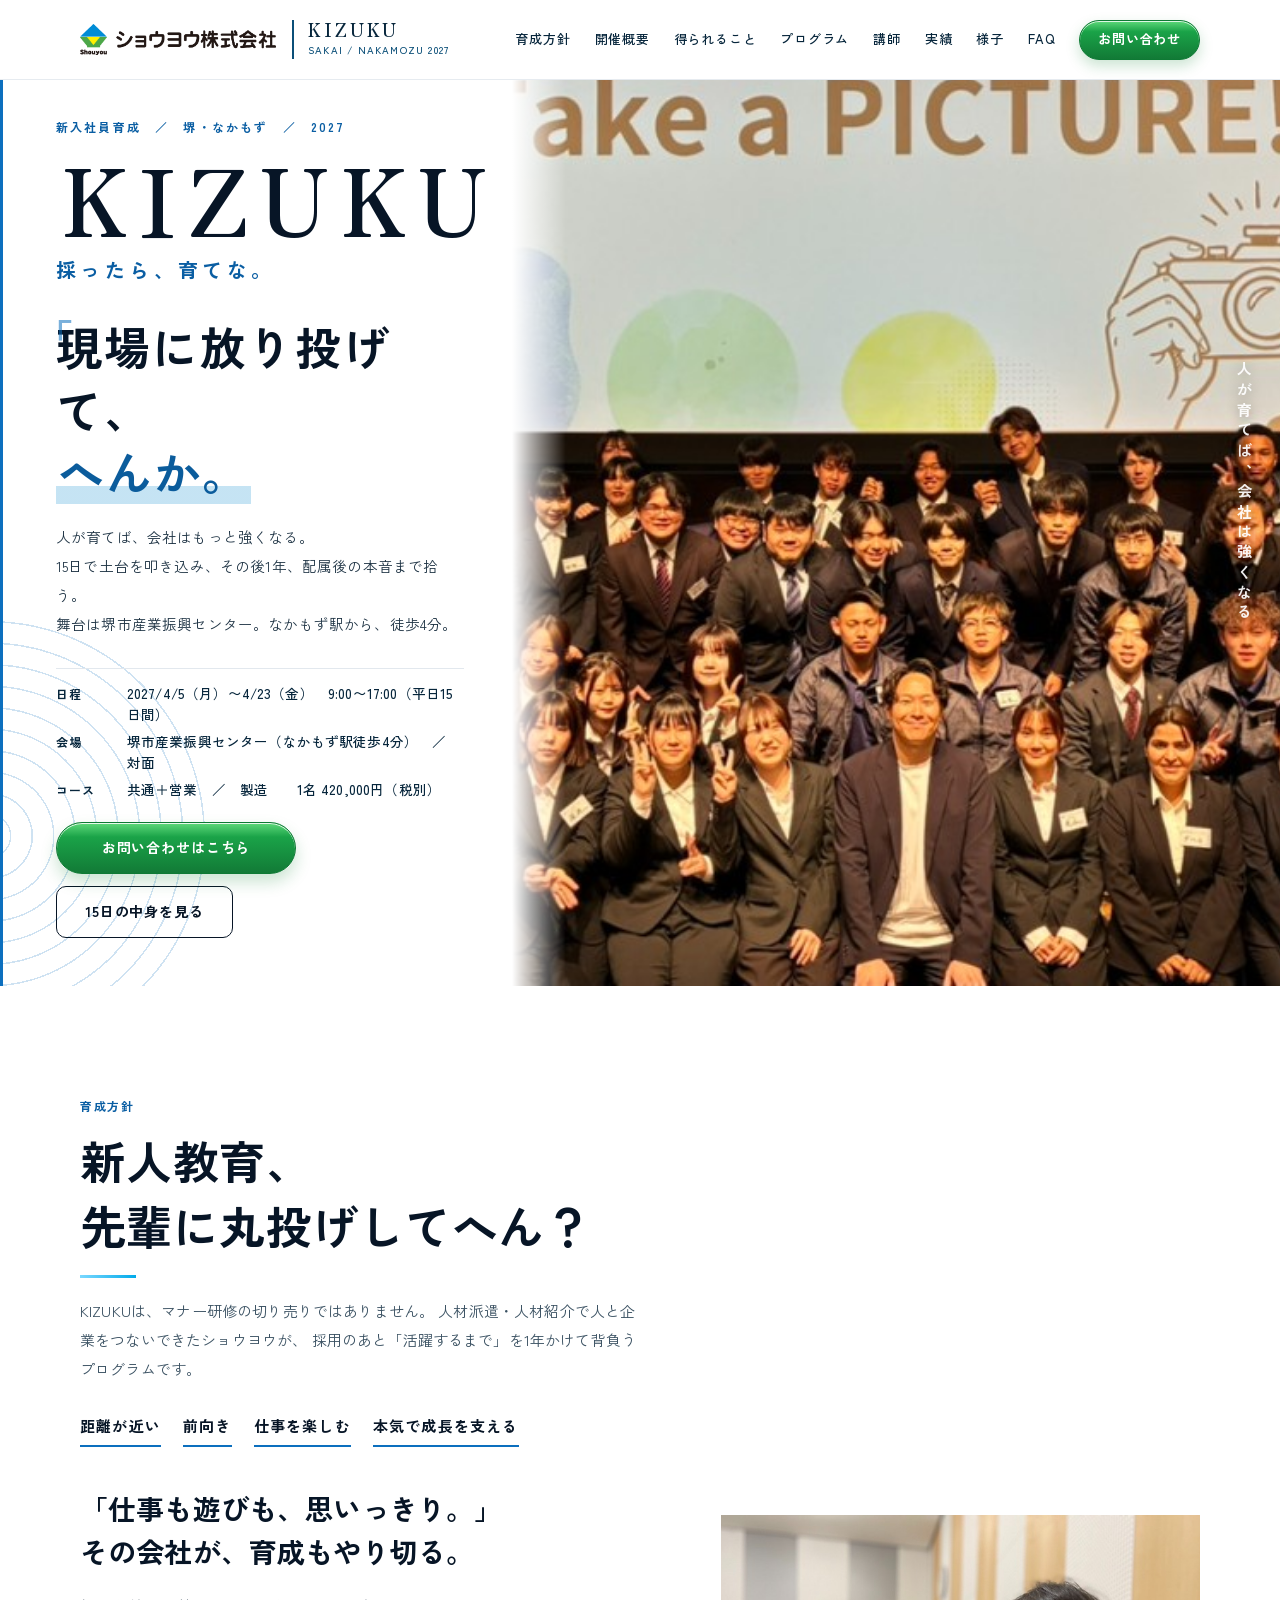
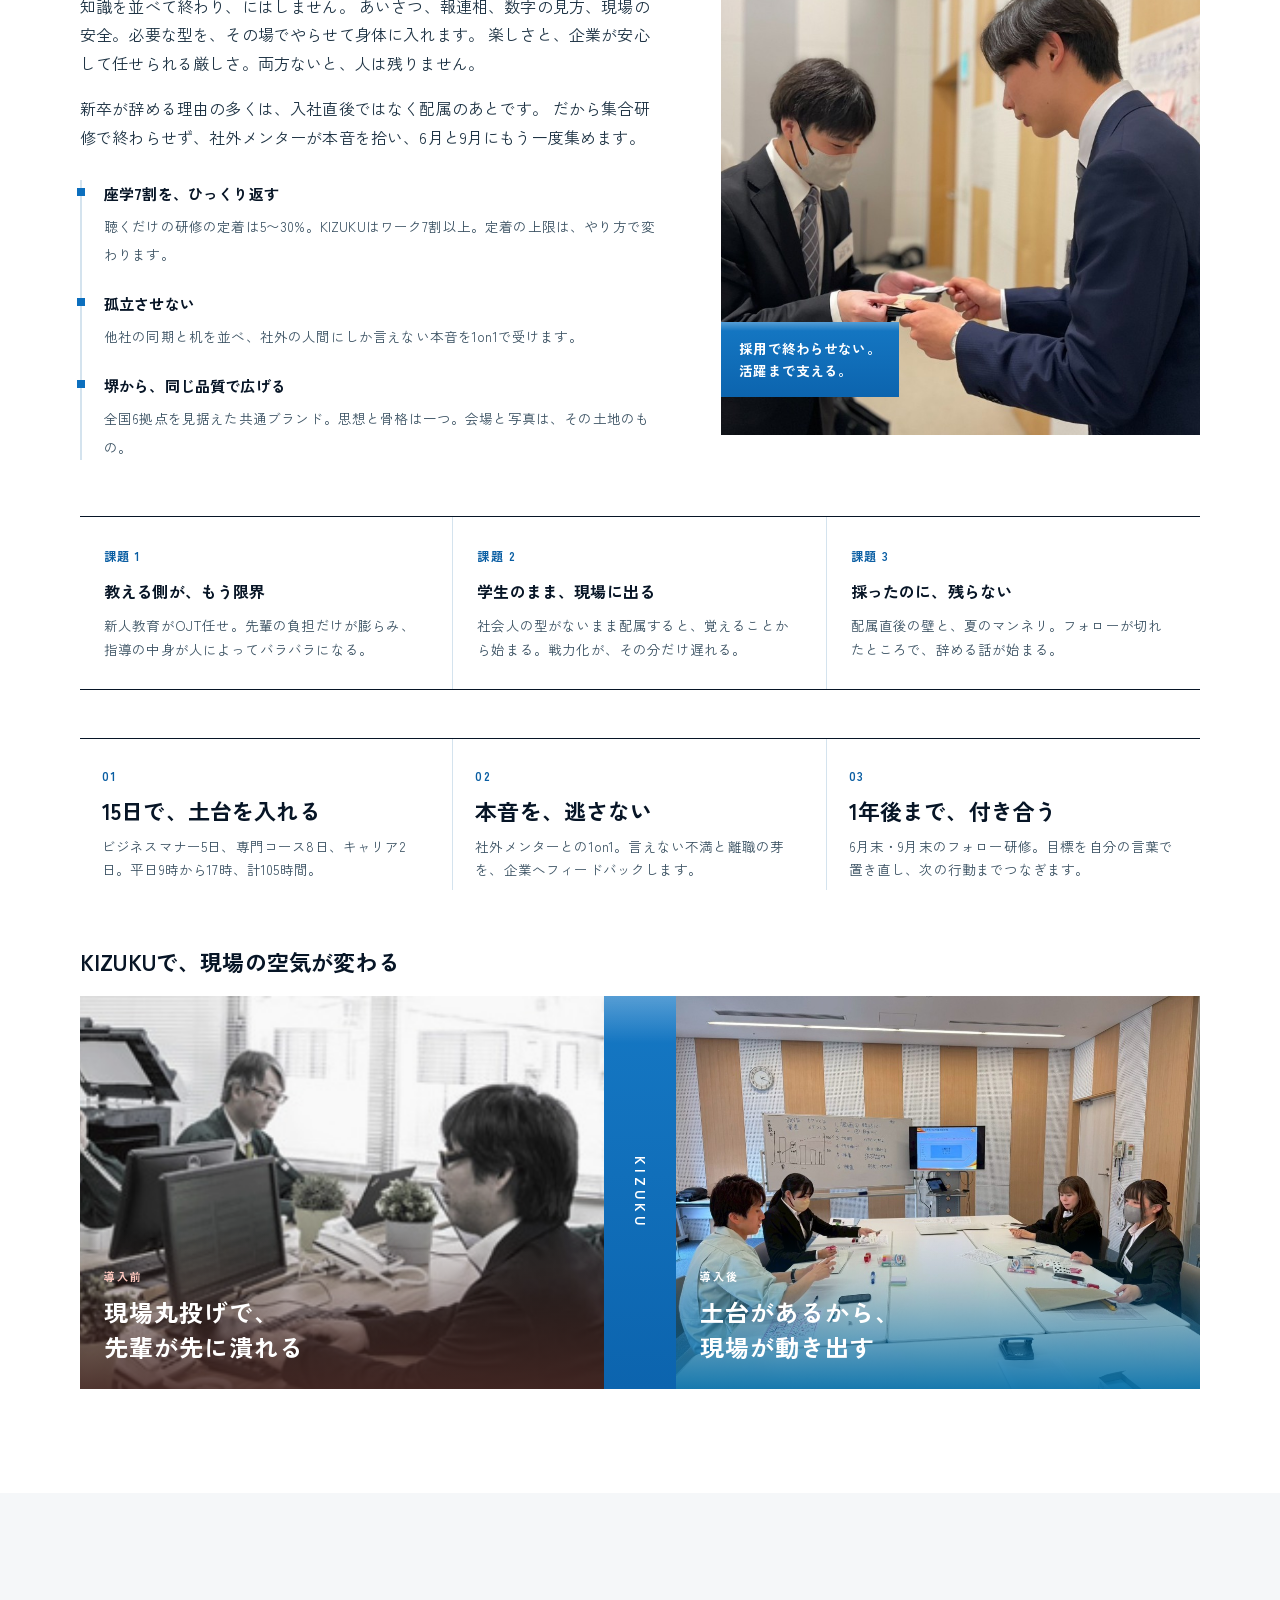
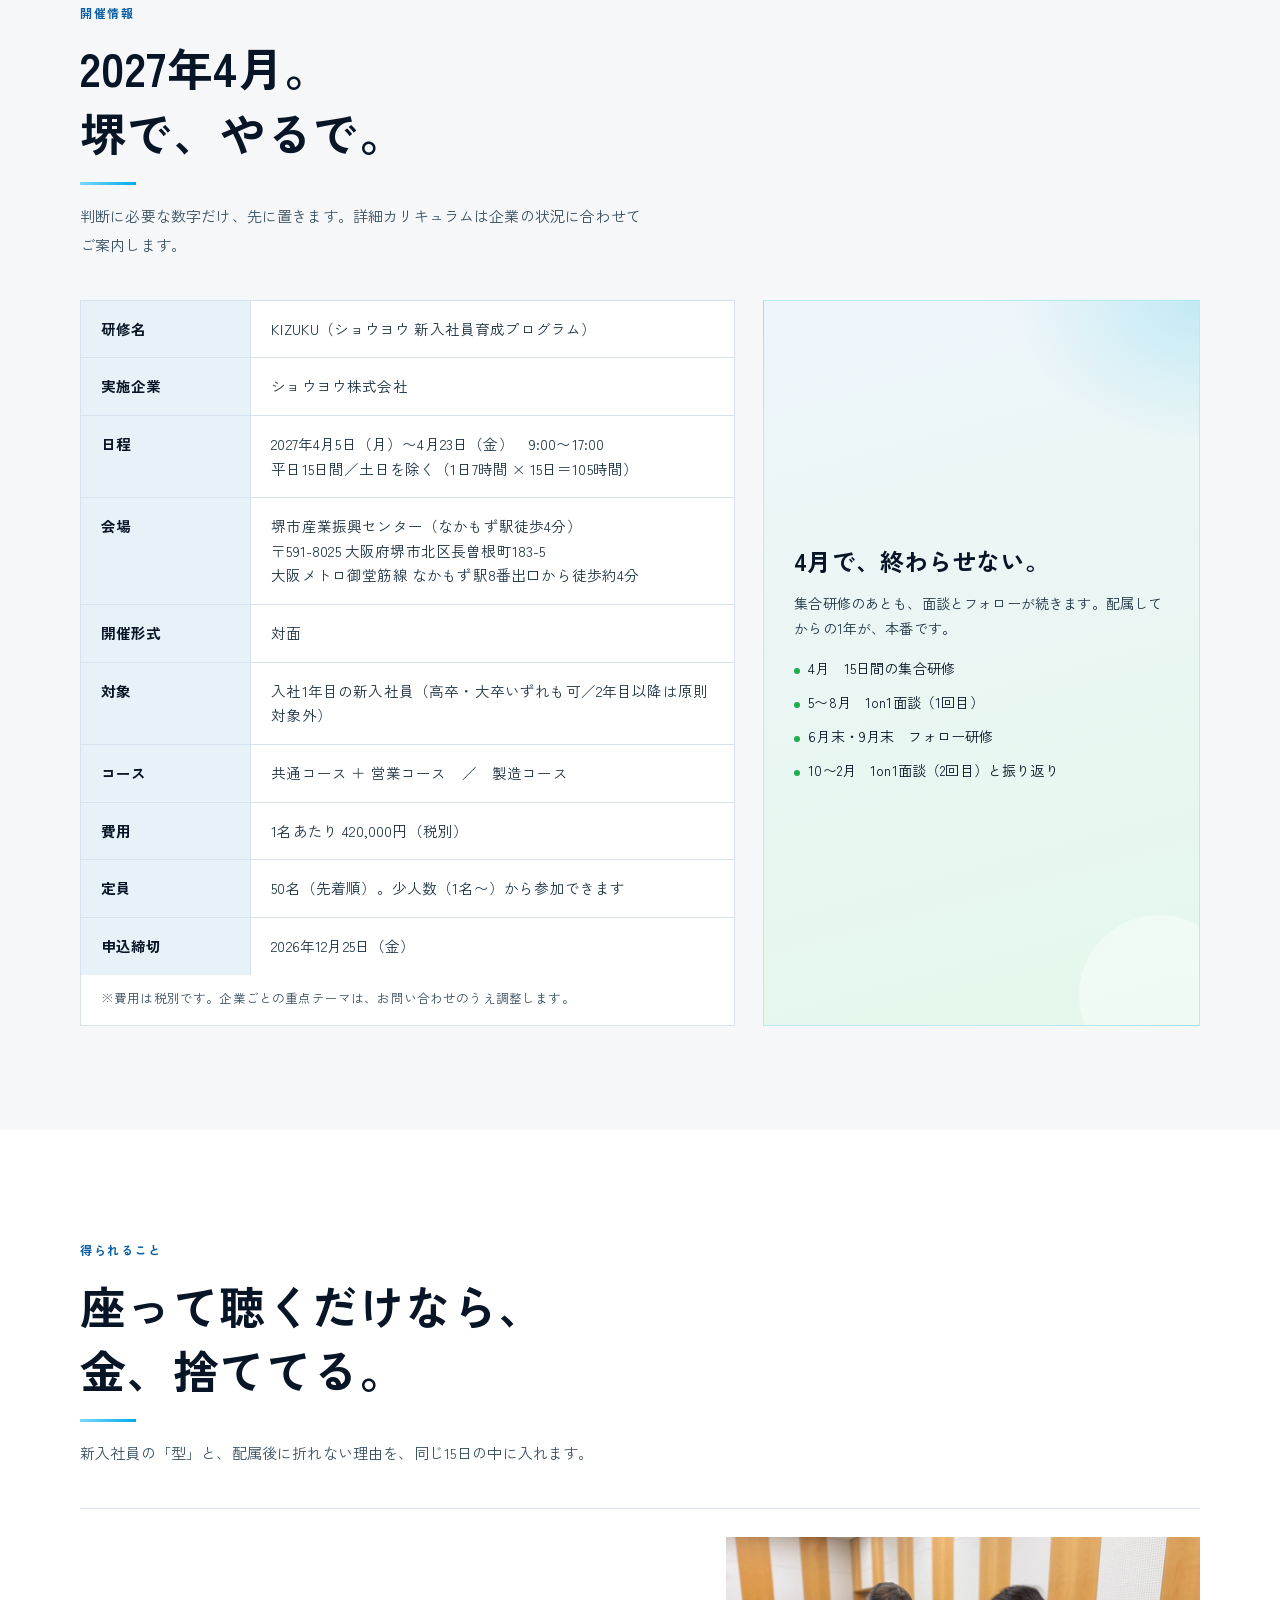
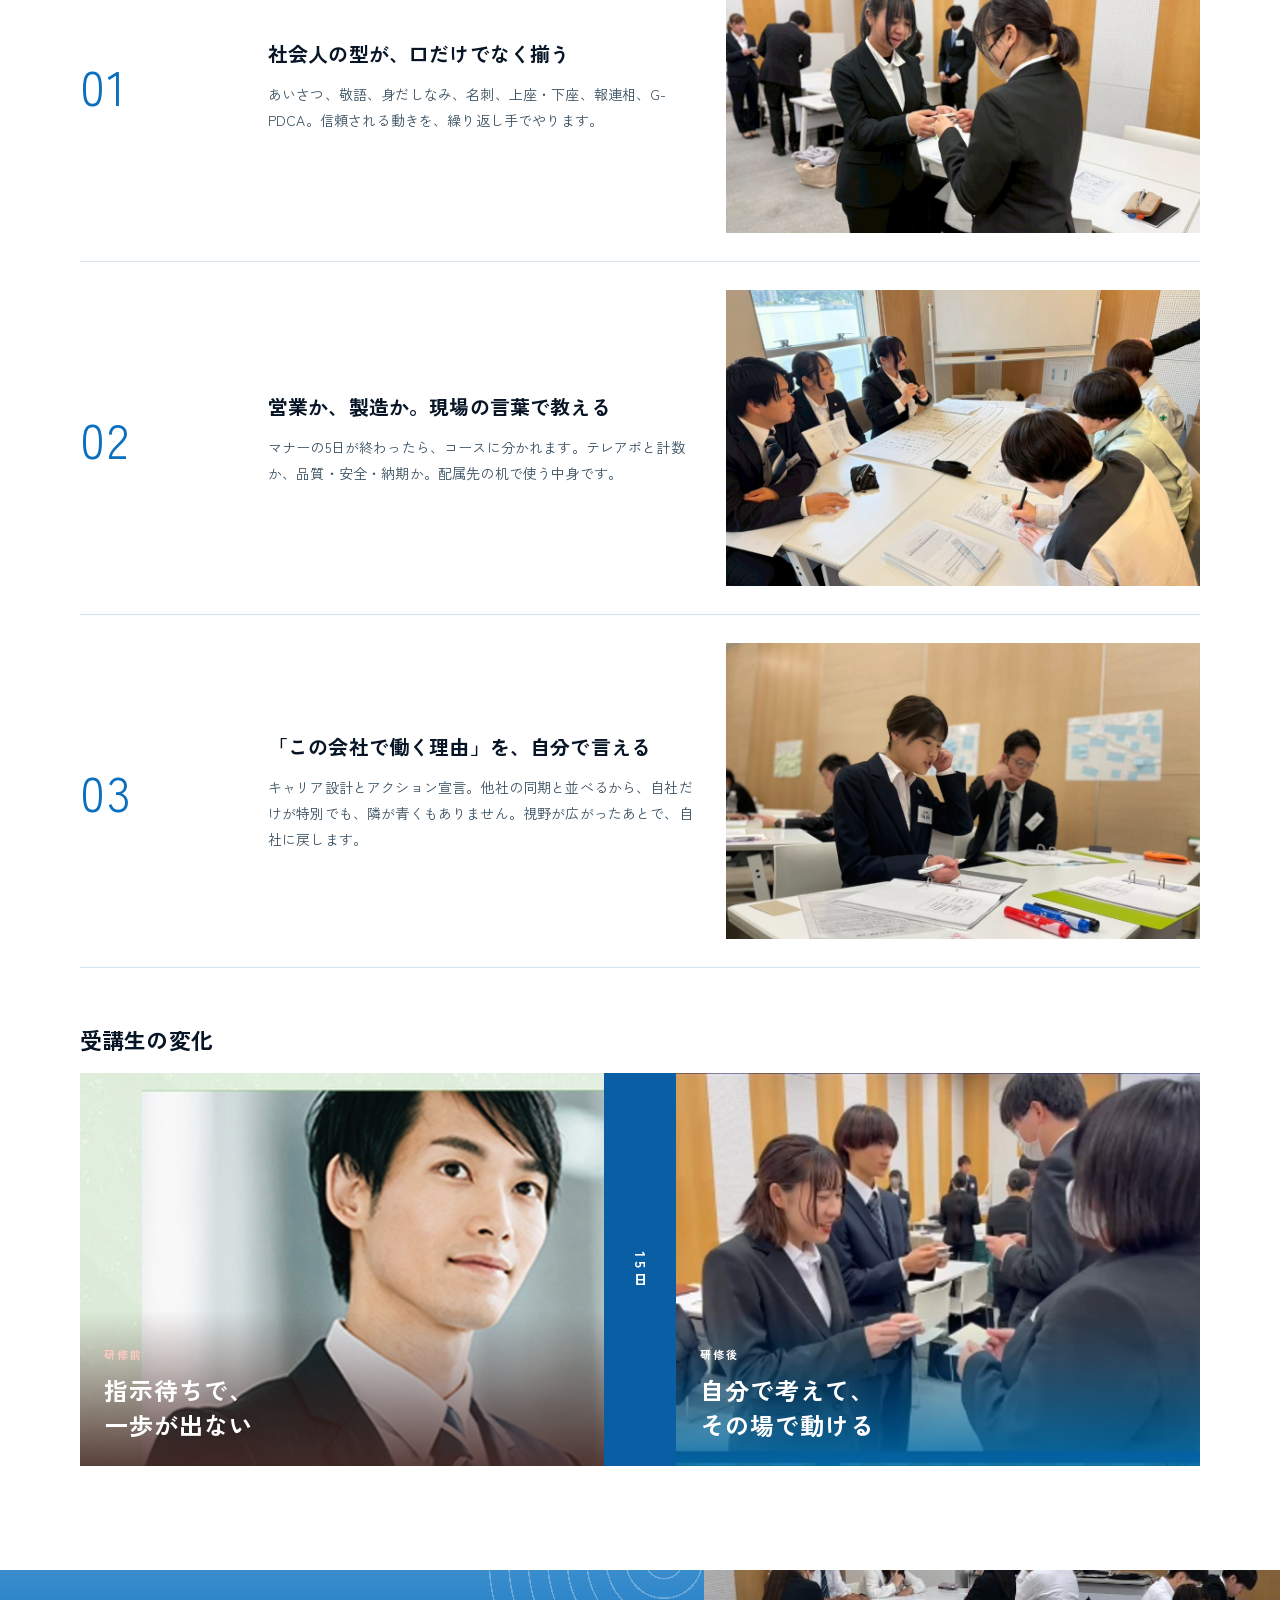
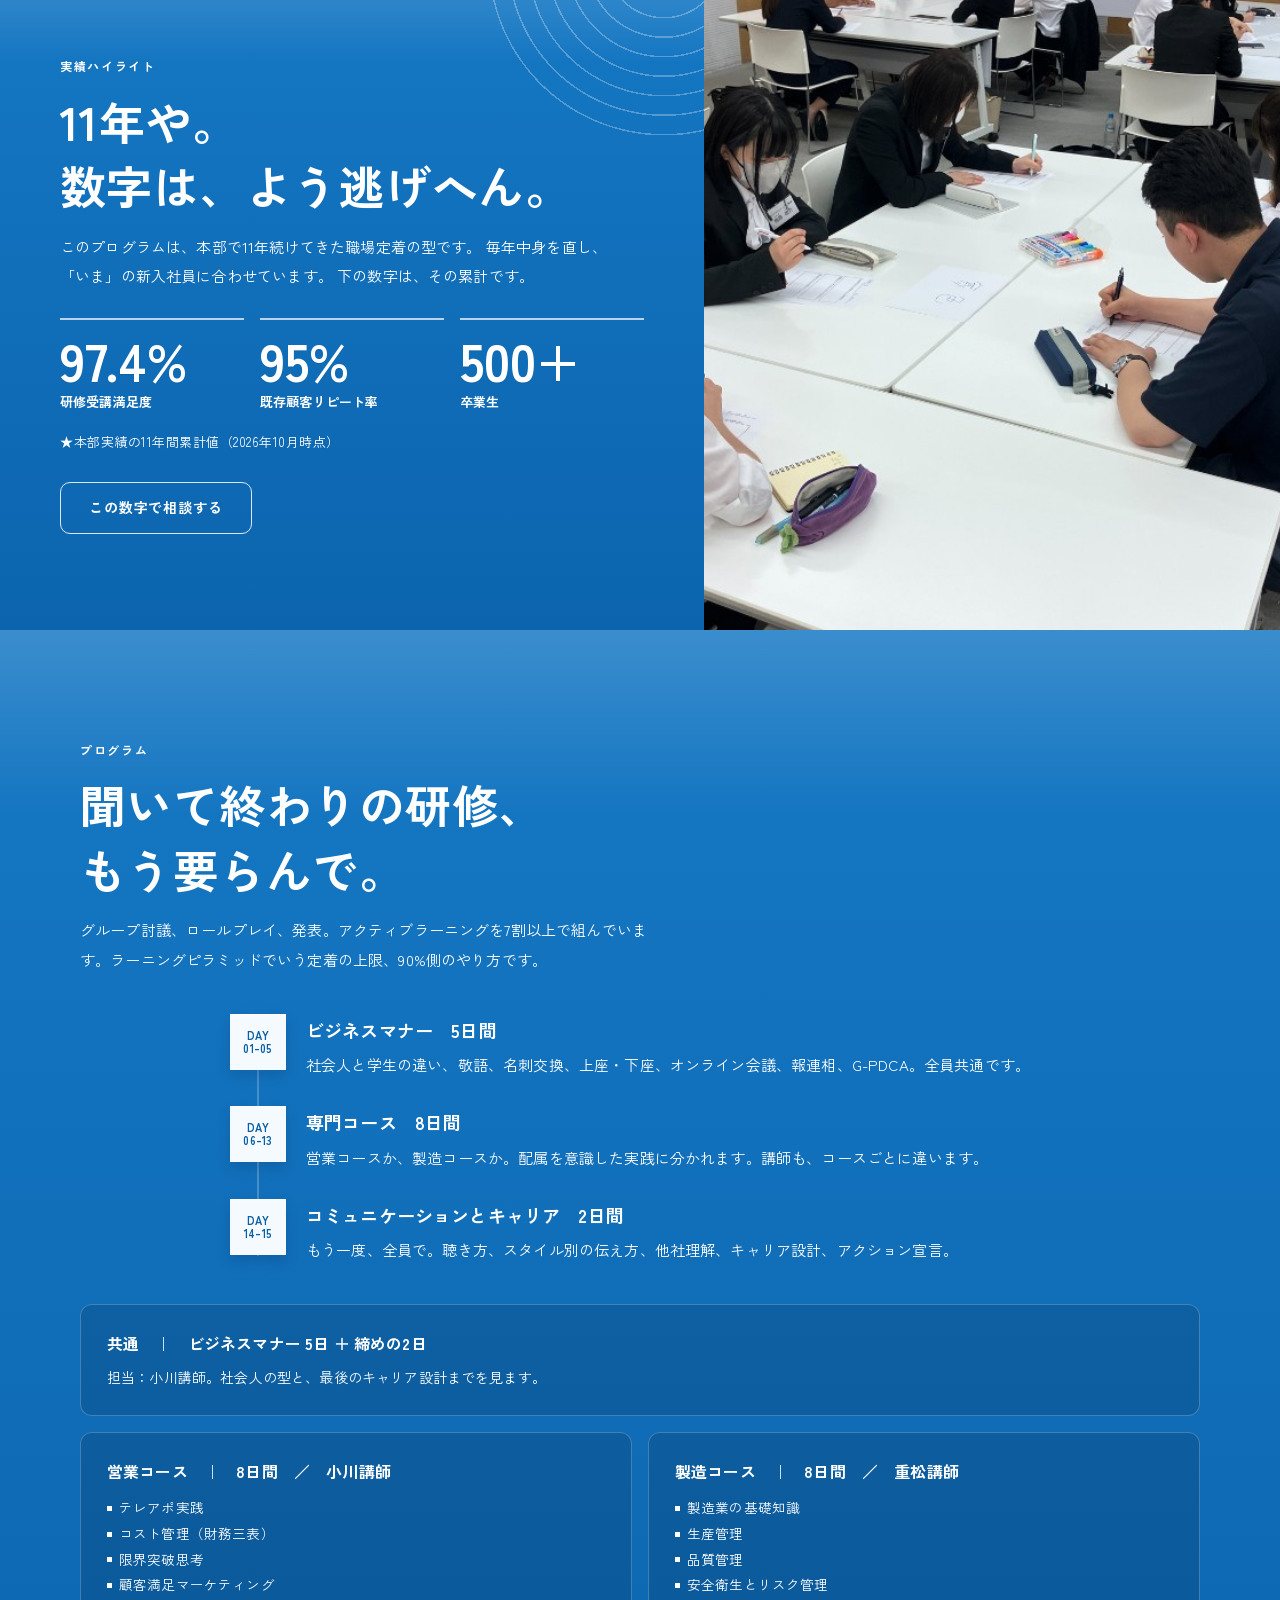
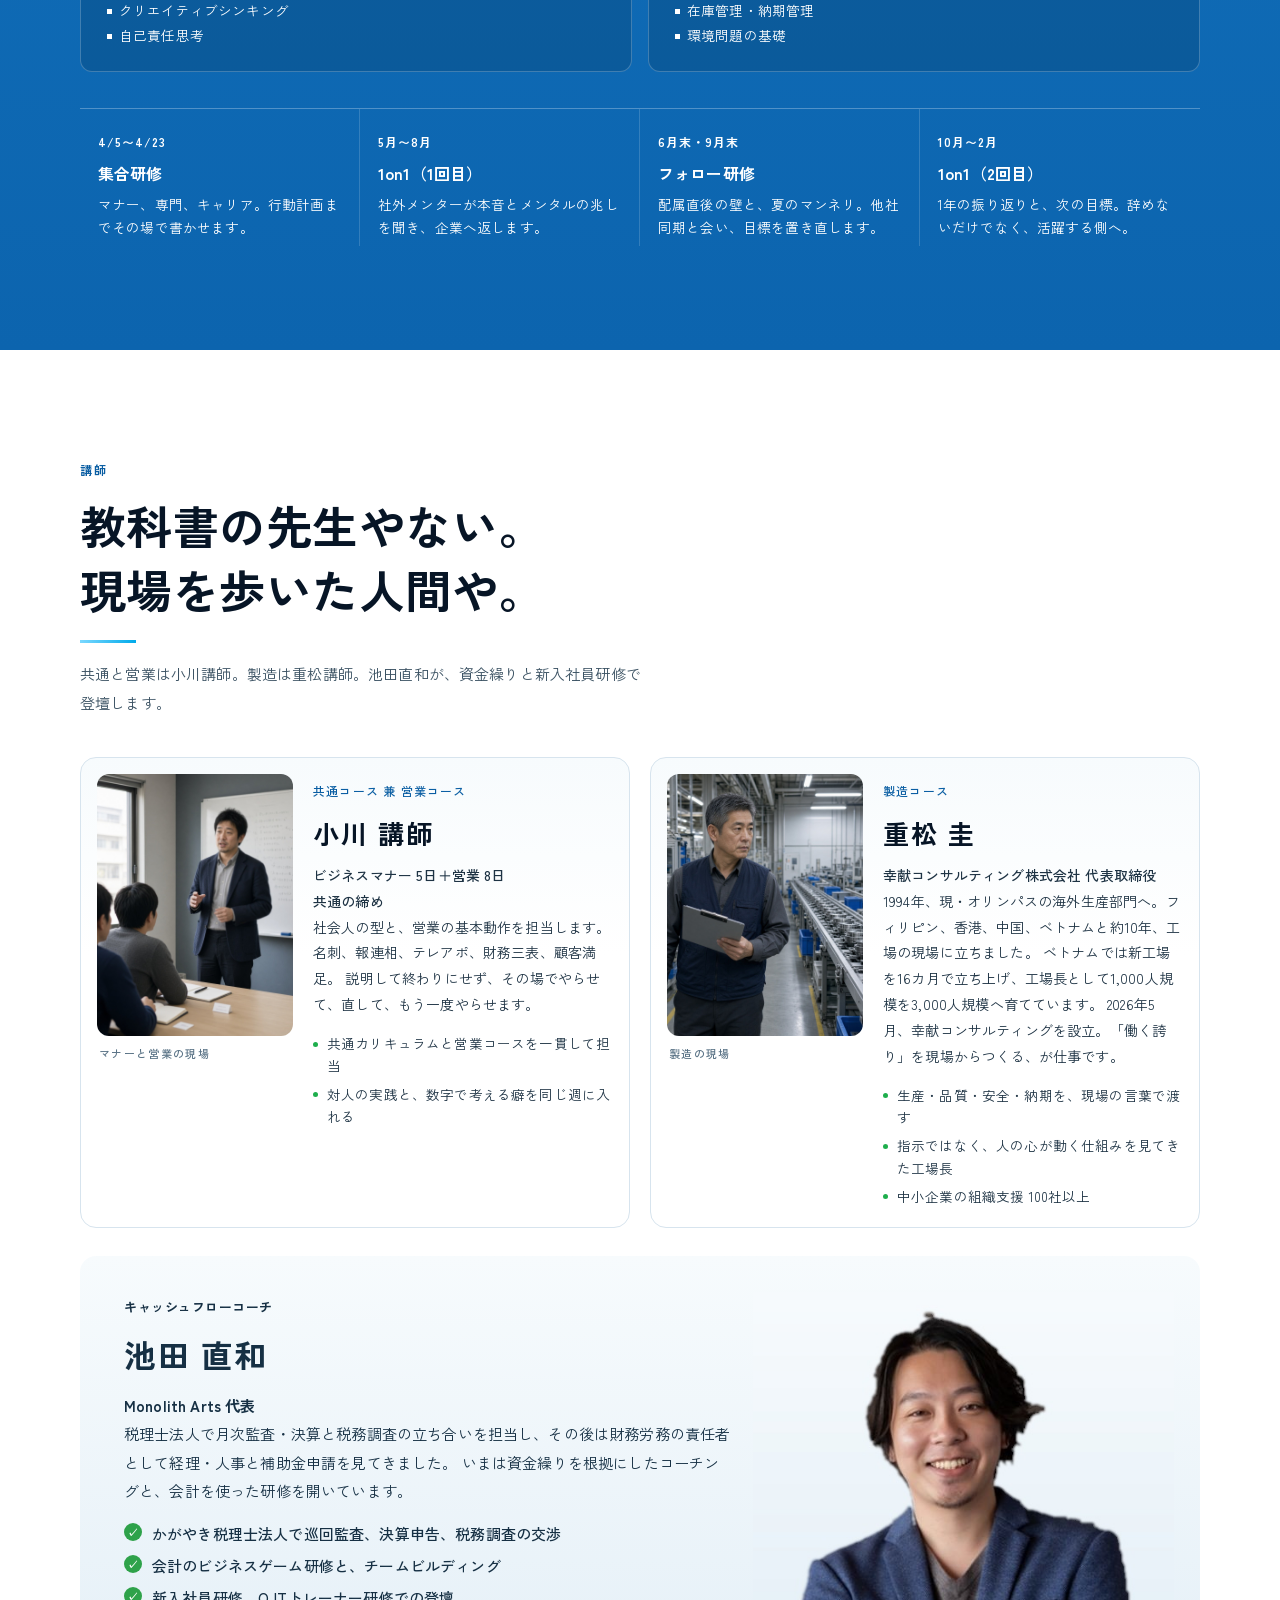
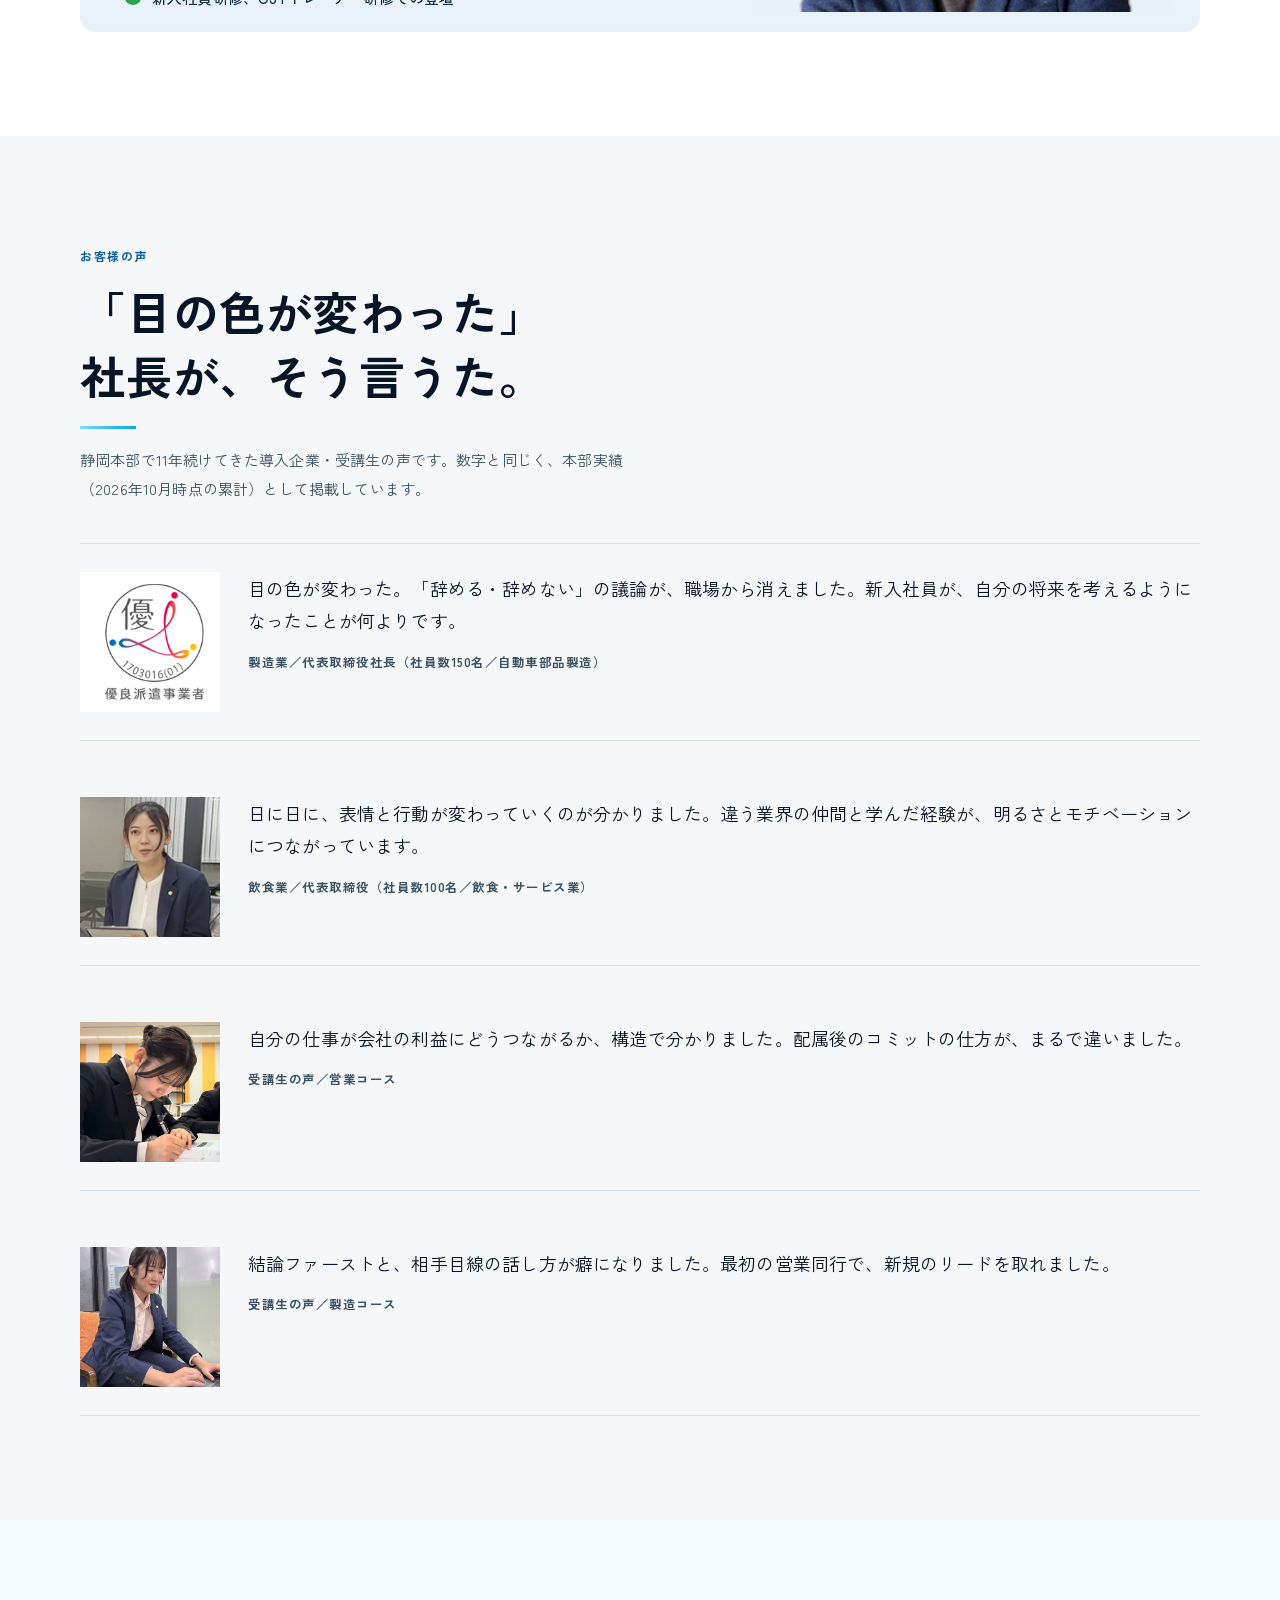
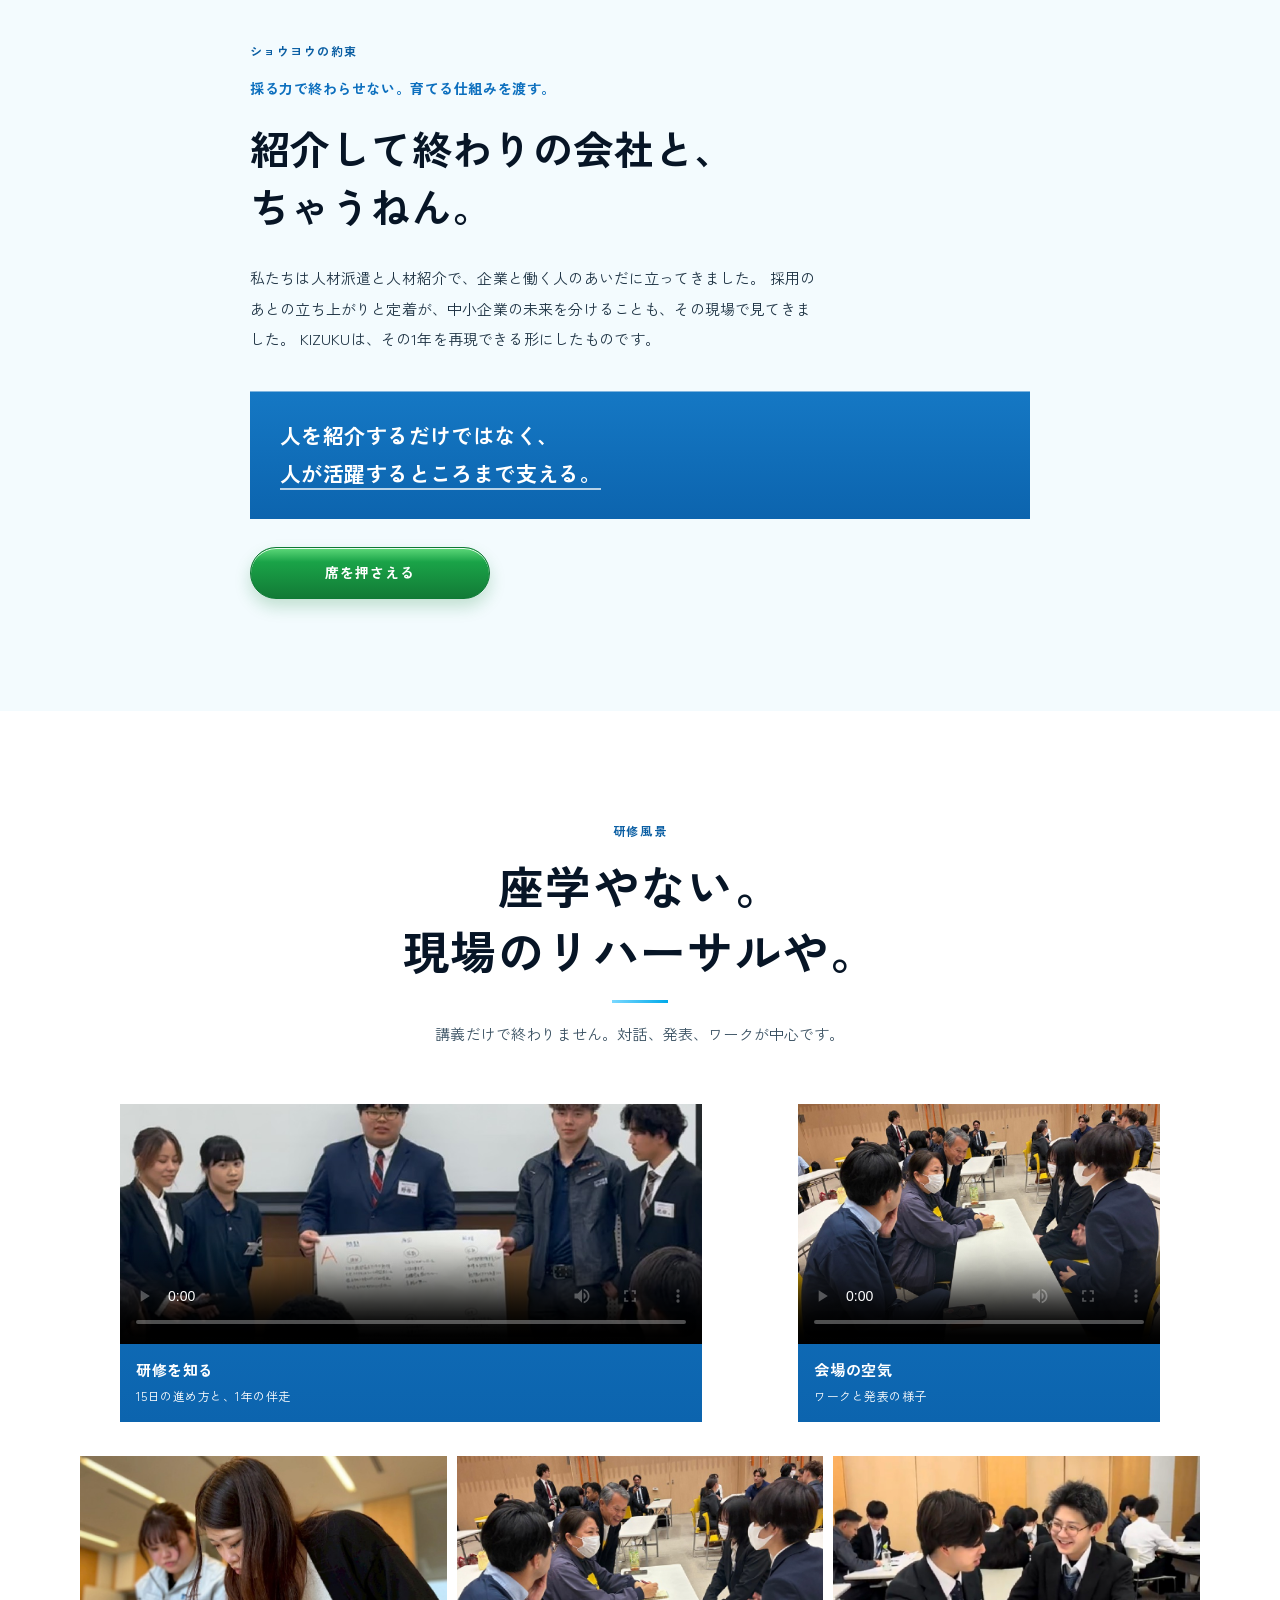
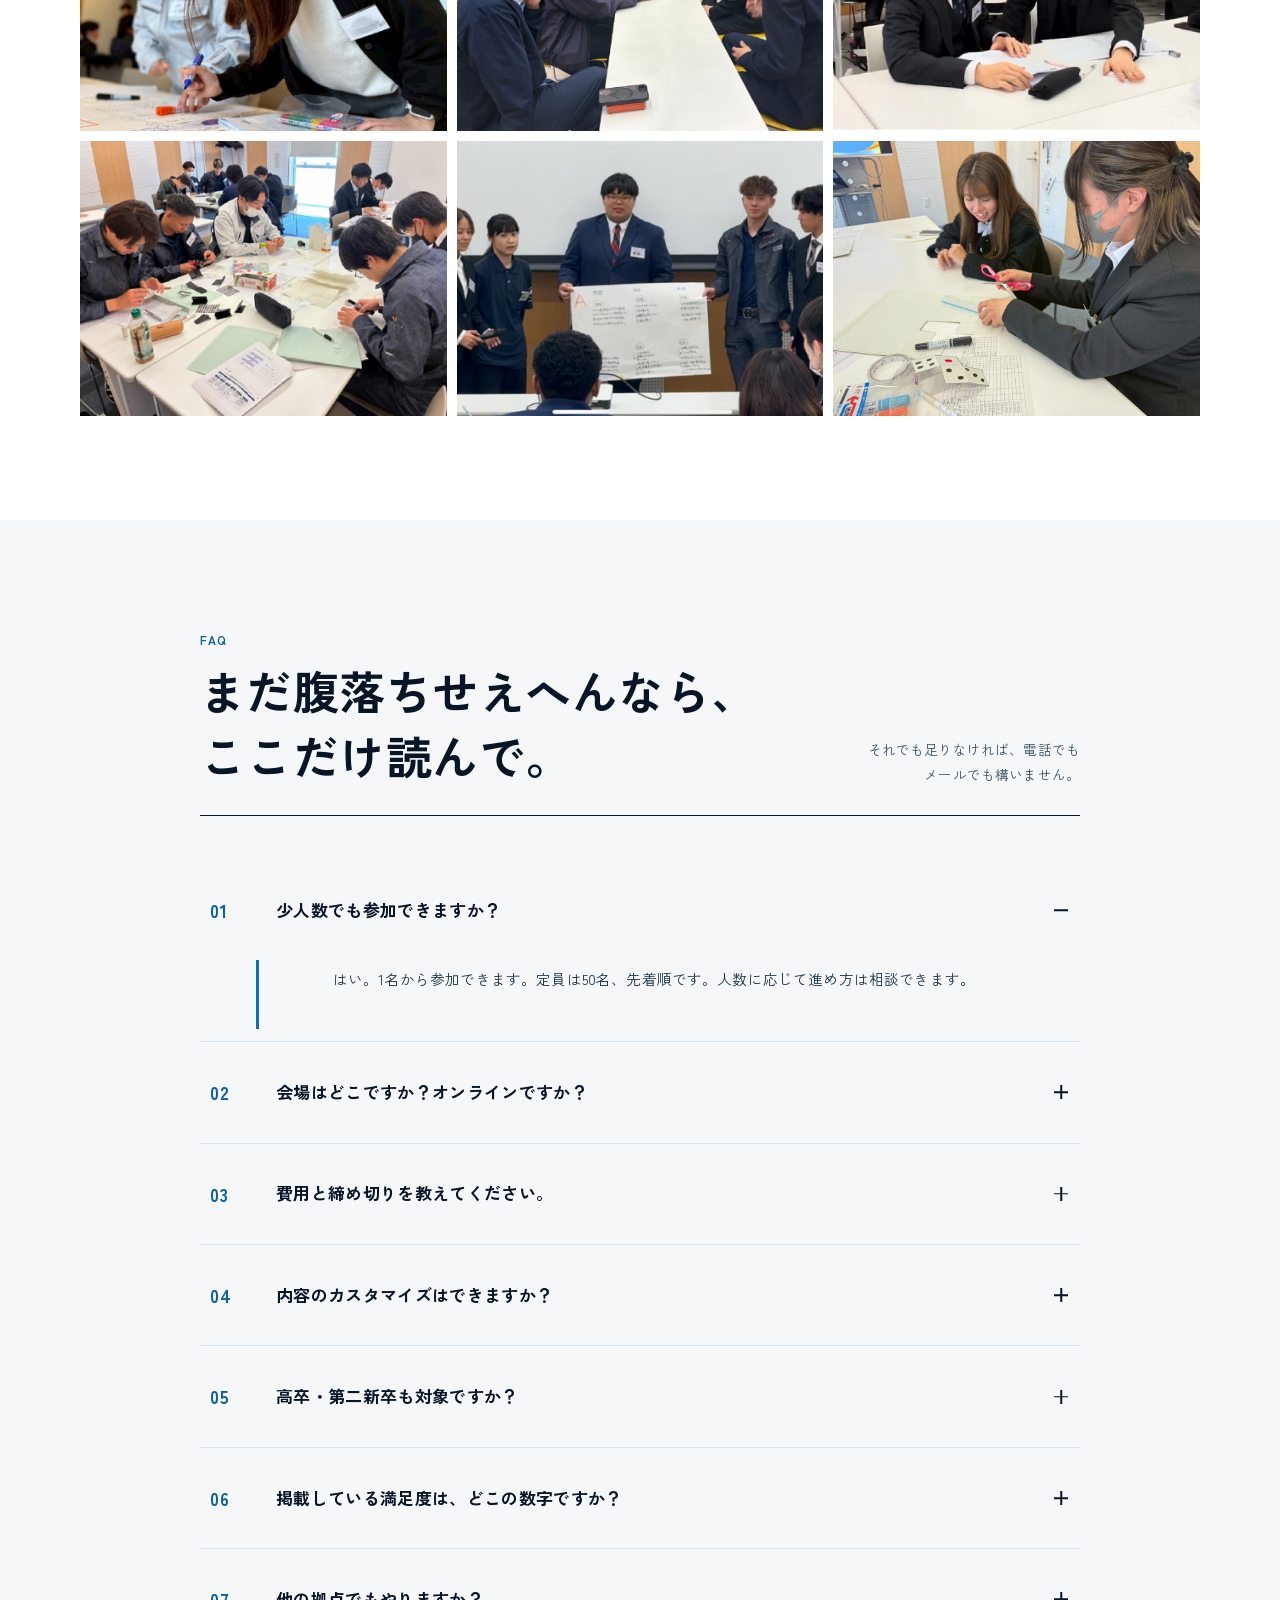
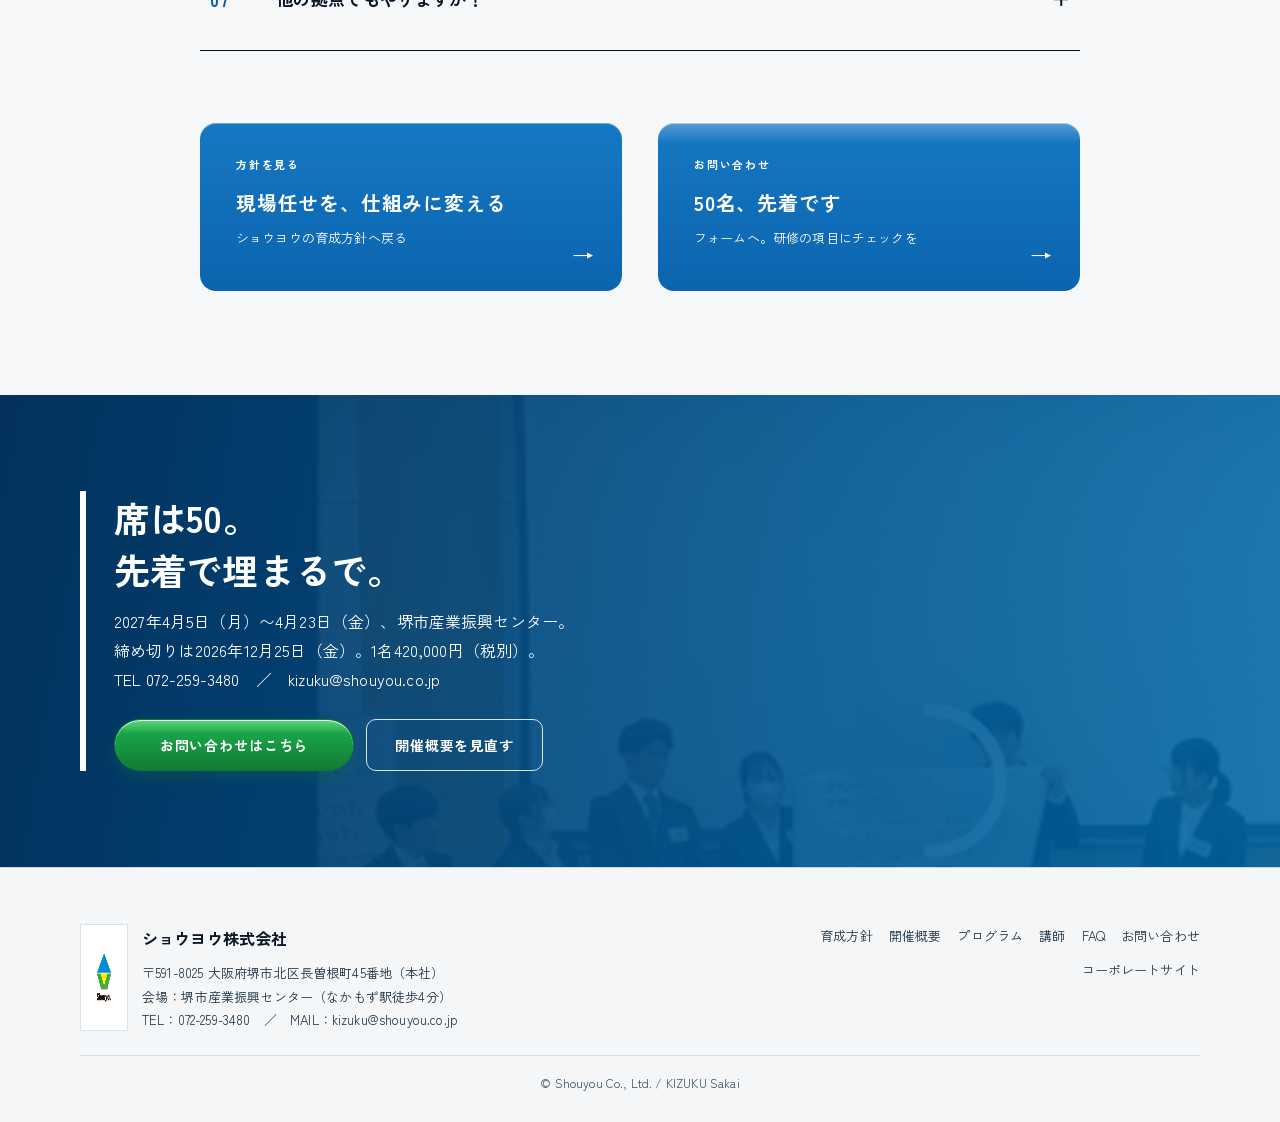
==== index.html @ c6a93ea6 "kikuzw" ====
<!DOCTYPE html>
<html lang="ja">
<head>
  <meta charset="UTF-8">
  <meta name="viewport" content="width=device-width, initial-scale=1.0">
  <title>KIZUKU｜ショウヨウの新入社員育成プログラム【堺・なかもず】</title>
  <meta name="description" content="採って終わりにしない。15日間の集合研修と1年間の伴走で、新卒を現場で動ける人材にする。ショウヨウの新入社員育成プログラムKIZUKU。2027年4月、堺市産業振興センター（なかもず駅徒歩4分）。">
  <meta property="og:title" content="KIZUKU｜ショウヨウの新入社員育成プログラム">
  <meta property="og:description" content="人が育てば、会社はもっと強くなる。堺・なかもずから始まる、1年間の新入社員育成。">
  <meta property="og:type" content="website">
  <meta property="og:locale" content="ja_JP">
  <link rel="preconnect" href="https://fonts.googleapis.com">
  <link rel="preconnect" href="https://fonts.gstatic.com" crossorigin>
  <link href="https://fonts.googleapis.com/css2?family=IBM+Plex+Sans+JP:wght@400;500;600;700&family=Zen+Kaku+Gothic+New:wght@500;700&family=Zen+Old+Mincho:wght@500;600;700;900&display=swap" rel="stylesheet">
  <link rel="stylesheet" href="css/style.css">
</head>
<body>
  <header class="header" id="header">
    <div class="wrap header__in">
      <a class="logo" href="#top">
        <img src="assets/logo/shouyou-logo.png" width="138" height="44" alt="ショウヨウ株式会社">
        <span class="logo__k">
          <b>KIZUKU</b>
          <span>SAKAI / NAKAMOZU 2027</span>
        </span>
      </a>
      <nav class="nav" aria-label="メインメニュー">
        <a href="#why">育成方針</a>
        <a href="#overview">開催概要</a>
        <a href="#benefits">得られること</a>
        <a href="#program">プログラム</a>
        <a href="#instructor">講師</a>
        <a href="#voices">実績</a>
        <a href="#gallery">様子</a>
        <a href="#faq">FAQ</a>
        <a class="nav__cta" href="contact.html">お問い合わせ</a>
      </nav>
    </div>
  </header>

  <main id="top">
    <section class="hero" aria-label="ファーストビュー">
      <div class="hero__pane fade">
        <p class="hero__mark">新入社員育成　／　堺・なかもず　／　2027</p>
        <h1 class="hero__name">
          <span class="hero__name-en">KIZUKU</span>
          <span class="hero__name-ja">採ったら、育てな。</span>
        </h1>
        <p class="hero__catch">
          現場に放り投げて、<br>
          <em>へんか。</em>
        </p>
        <p class="hero__lead">
          人が育てば、会社はもっと強くなる。<br>
          15日で土台を叩き込み、その後1年、配属後の本音まで拾う。<br>
          舞台は堺市産業振興センター。なかもず駅から、徒歩4分。
        </p>
        <dl class="hero__facts">
          <div><dt>日程</dt><dd>2027/4/5（月）〜4/23（金）　9:00〜17:00（平日15日間）</dd></div>
          <div><dt>会場</dt><dd>堺市産業振興センター（なかもず駅徒歩4分）　／　対面</dd></div>
          <div><dt>コース</dt><dd>共通＋営業　／　製造　　1名 420,000円（税別）</dd></div>
        </dl>
        <div class="hero__acts">
          <a class="btn btn--cyan btn--wide" href="contact.html">お問い合わせはこちら</a>
          <a class="btn btn--ink-ghost" href="#program">15日の中身を見る</a>
        </div>
      </div>
      <div class="hero__shot">
        <div class="hero__slides">
          <img class="is-on" src="assets/gallery/hero-room.jpg" alt="研修会場でワークに取り組む新入社員" width="1200" height="900">
          <img src="assets/gallery/hero-group.jpg" alt="研修の集合写真" width="1200" height="900">
        </div>
        <div class="hero__shot-veil" aria-hidden="true"></div>
        <p class="hero__tategaki" aria-hidden="true">人が育てば、会社は強くなる</p>
      </div>
    </section>

    <section class="sec" id="why">
      <div class="wrap">
        <div class="head fade">
          <p class="kicker">育成方針</p>
          <h2 class="ttl ttl--display">新人教育、<br>先輩に丸投げしてへん？</h2>
          <hr class="rule">
          <p class="desc" style="margin-top:18px">
            KIZUKUは、マナー研修の切り売りではありません。
            人材派遣・人材紹介で人と企業をつないできたショウヨウが、
            採用のあと「活躍するまで」を1年かけて背負うプログラムです。
          </p>
          <ul class="traits fade" aria-label="ショウヨウらしさ">
            <li>距離が近い</li>
            <li>前向き</li>
            <li>仕事を楽しむ</li>
            <li>本気で成長を支える</li>
          </ul>
        </div>

        <div class="why fade">
          <div class="why__text">
            <h3>「仕事も遊びも、思いっきり。」<br>その会社が、育成もやり切る。</h3>
            <p>
              知識を並べて終わり、にはしません。
              あいさつ、報連相、数字の見方、現場の安全。必要な型を、その場でやらせて身体に入れます。
              楽しさと、企業が安心して任せられる厳しさ。両方ないと、人は残りません。
            </p>
            <p>
              新卒が辞める理由の多くは、入社直後ではなく配属のあとです。
              だから集合研修で終わらせず、社外メンターが本音を拾い、6月と9月にもう一度集めます。
            </p>
            <ul class="rail">
              <li>
                <strong>座学7割を、ひっくり返す</strong>
                <span>聴くだけの研修の定着は5〜30%。KIZUKUはワーク7割以上。定着の上限は、やり方で変わります。</span>
              </li>
              <li>
                <strong>孤立させない</strong>
                <span>他社の同期と机を並べ、社外の人間にしか言えない本音を1on1で受けます。</span>
              </li>
              <li>
                <strong>堺から、同じ品質で広げる</strong>
                <span>全国6拠点を見据えた共通ブランド。思想と骨格は一つ。会場と写真は、その土地のもの。</span>
              </li>
            </ul>
          </div>
          <div class="why__visual">
            <img src="assets/gallery/why-cards.jpg" alt="名刺を交わし合う受講生" width="1024" height="768">
            <p class="why__caption">採用で終わらせない。<br>活躍まで支える。</p>
          </div>
        </div>

        <div class="issues fade">
          <article>
            <em>課題 1</em>
            <h4>教える側が、もう限界</h4>
            <p>新人教育がOJT任せ。先輩の負担だけが膨らみ、指導の中身が人によってバラバラになる。</p>
          </article>
          <article>
            <em>課題 2</em>
            <h4>学生のまま、現場に出る</h4>
            <p>社会人の型がないまま配属すると、覚えることから始まる。戦力化が、その分だけ遅れる。</p>
          </article>
          <article>
            <em>課題 3</em>
            <h4>採ったのに、残らない</h4>
            <p>配属直後の壁と、夏のマンネリ。フォローが切れたところで、辞める話が始まる。</p>
          </article>
        </div>

        <div class="powers fade">
          <article>
            <em>01</em>
            <h3>15日で、土台を入れる</h3>
            <p>ビジネスマナー5日、専門コース8日、キャリア2日。平日9時から17時、計105時間。</p>
          </article>
          <article>
            <em>02</em>
            <h3>本音を、逃さない</h3>
            <p>社外メンターとの1on1。言えない不満と離職の芽を、企業へフィードバックします。</p>
          </article>
          <article>
            <em>03</em>
            <h3>1年後まで、付き合う</h3>
            <p>6月末・9月末のフォロー研修。目標を自分の言葉で置き直し、次の行動までつなぎます。</p>
          </article>
        </div>

        <div class="vbanner fade">
          <div class="vbanner__head">
            <h3>KIZUKUで、現場の空気が変わる</h3>
          </div>
          <div class="vbanner__split">
            <figure class="vbanner__pane vbanner__pane--before">
              <img src="assets/img/company_photo1.jpg" alt="教育が現場の机に乗っている状態" width="900" height="560">
              <figcaption>
                <span>導入前</span>
                <strong>現場丸投げで、<br>先輩が先に潰れる</strong>
              </figcaption>
            </figure>
            <div class="vbanner__bridge" aria-hidden="true"><span>KIZUKU</span></div>
            <figure class="vbanner__pane vbanner__pane--after">
              <img src="assets/gallery/kizuku-after.jpg" alt="ホワイトボードを囲んで話し合う受講生" width="1024" height="768" style="object-position:center 42%">
              <figcaption>
                <span>導入後</span>
                <strong>土台があるから、<br>現場が動き出す</strong>
              </figcaption>
            </figure>
          </div>
        </div>
      </div>
    </section>

    <section class="sec sec--smoke" id="overview">
      <div class="wrap">
        <div class="head fade">
          <p class="kicker">開催情報</p>
          <h2 class="ttl ttl--display">2027年4月。<br>堺で、やるで。</h2>
          <hr class="rule">
          <p class="desc" style="margin-top:16px">判断に必要な数字だけ、先に置きます。詳細カリキュラムは企業の状況に合わせてご案内します。</p>
        </div>
        <div class="overview fade">
          <div class="sheet">
            <table>
              <tbody>
                <tr><th scope="row">研修名</th><td>KIZUKU（ショウヨウ 新入社員育成プログラム）</td></tr>
                <tr><th scope="row">実施企業</th><td>ショウヨウ株式会社</td></tr>
                <tr><th scope="row">日程</th><td>2027年4月5日（月）〜4月23日（金）　9:00〜17:00<br>平日15日間／土日を除く（1日7時間 × 15日＝105時間）</td></tr>
                <tr><th scope="row">会場</th><td>堺市産業振興センター（なかもず駅徒歩4分）<br>〒591-8025 大阪府堺市北区長曽根町183-5<br>大阪メトロ御堂筋線 なかもず駅8番出口から徒歩約4分</td></tr>
                <tr><th scope="row">開催形式</th><td>対面</td></tr>
                <tr><th scope="row">対象</th><td>入社1年目の新入社員（高卒・大卒いずれも可／2年目以降は原則対象外）</td></tr>
                <tr><th scope="row">コース</th><td>共通コース ＋ 営業コース　／　製造コース</td></tr>
                <tr><th scope="row">費用</th><td>1名あたり 420,000円（税別）</td></tr>
                <tr><th scope="row">定員</th><td>50名（先着順）。少人数（1名〜）から参加できます</td></tr>
                <tr><th scope="row">申込締切</th><td>2026年12月25日（金）</td></tr>
              </tbody>
            </table>
            <p class="note">※費用は税別です。企業ごとの重点テーマは、お問い合わせのうえ調整します。</p>
          </div>
          <aside class="side">
            <h3>4月で、終わらせない。</h3>
            <p>集合研修のあとも、面談とフォローが続きます。配属してからの1年が、本番です。</p>
            <ul>
              <li>4月　15日間の集合研修</li>
              <li>5〜8月　1on1面談（1回目）</li>
              <li>6月末・9月末　フォロー研修</li>
              <li>10〜2月　1on1面談（2回目）と振り返り</li>
            </ul>
          </aside>
        </div>
      </div>
    </section>

    <section class="sec" id="benefits">
      <div class="wrap">
        <div class="head fade">
          <p class="kicker">得られること</p>
          <h2 class="ttl ttl--display">座って聴くだけなら、<br>金、捨ててる。</h2>
          <hr class="rule">
          <p class="desc" style="margin-top:16px">新入社員の「型」と、配属後に折れない理由を、同じ15日の中に入れます。</p>
        </div>

        <article class="benefit fade">
          <div class="benefit__no">01</div>
          <div class="benefit__copy">
            <h3>社会人の型が、口だけでなく揃う</h3>
            <p>あいさつ、敬語、身だしなみ、名刺、上座・下座、報連相、G-PDCA。信頼される動きを、繰り返し手でやります。</p>
          </div>
          <div class="benefit__pic">
            <img src="assets/gallery/benefit-01.jpg" alt="名刺を交わし合う受講生" width="1024" height="768">
          </div>
        </article>
        <article class="benefit fade">
          <div class="benefit__no">02</div>
          <div class="benefit__copy">
            <h3>営業か、製造か。現場の言葉で教える</h3>
            <p>マナーの5日が終わったら、コースに分かれます。テレアポと計数か、品質・安全・納期か。配属先の机で使う中身です。</p>
          </div>
          <div class="benefit__pic">
            <img src="assets/gallery/benefit-02.jpg" alt="スーツと作業着で同じ机に向かう受講生" width="1024" height="768">
          </div>
        </article>
        <article class="benefit fade">
          <div class="benefit__no">03</div>
          <div class="benefit__copy">
            <h3>「この会社で働く理由」を、自分で言える</h3>
            <p>キャリア設計とアクション宣言。他社の同期と並べるから、自社だけが特別でも、隣が青くもありません。視野が広がったあとで、自社に戻します。</p>
          </div>
          <div class="benefit__pic">
            <img src="assets/gallery/benefit-03.jpg" alt="資料を見ながら考える受講生" width="1024" height="768">
          </div>
        </article>

        <div class="vbanner vbanner--trainee fade">
          <div class="vbanner__head">
            <h3>受講生の変化</h3>
          </div>
          <div class="vbanner__split">
            <figure class="vbanner__pane vbanner__pane--before">
              <img src="assets/img/people-1.jpg" alt="指示を待つ新入社員のイメージ" width="900" height="560">
              <figcaption>
                <span>研修前</span>
                <strong>指示待ちで、<br>一歩が出ない</strong>
              </figcaption>
            </figure>
            <div class="vbanner__bridge" aria-hidden="true"><span>15日</span></div>
            <figure class="vbanner__pane vbanner__pane--after">
              <img src="assets/gallery/clean-g2.jpg" alt="名札をぼかしたワーク中の受講生" width="640" height="422">
              <figcaption>
                <span>研修後</span>
                <strong>自分で考えて、<br>その場で動ける</strong>
              </figcaption>
            </figure>
          </div>
        </div>
      </div>
    </section>

    <section class="trust" aria-label="実績ハイライト">
      <div class="trust__copy fade">
        <p class="kicker">実績ハイライト</p>
        <h2 class="ttl ttl--display">11年や。<br>数字は、よう逃げへん。</h2>
        <p class="desc">
          このプログラムは、本部で11年続けてきた職場定着の型です。
          毎年中身を直し、「いま」の新入社員に合わせています。
          下の数字は、その累計です。
        </p>
        <ul class="metrics">
          <li><strong>97.4%</strong><span>研修受講満足度</span></li>
          <li><strong>95%</strong><span>既存顧客リピート率</span></li>
          <li><strong>500+</strong><span>卒業生</span></li>
        </ul>
        <p class="metrics-note">★本部実績の11年間累計値（2026年10月時点）</p>
        <p style="margin-top:28px">
          <a class="btn btn--line" href="contact.html">この数字で相談する</a>
        </p>
      </div>
      <div class="trust__pic">
        <img src="assets/img/trust-room.jpg" alt="ワークに取り組む受講生" width="1024" height="576">
      </div>
    </section>

    <section class="sec sec--char" id="program">
      <div class="wrap">
        <div class="head fade">
          <p class="kicker">プログラム</p>
          <h2 class="ttl ttl--display">聞いて終わりの研修、<br>もう要らんで。</h2>
          <p class="desc">グループ討議、ロールプレイ、発表。アクティブラーニングを7割以上で組んでいます。ラーニングピラミッドでいう定着の上限、90%側のやり方です。</p>
        </div>
        <div class="timeline fade">
          <article class="step">
            <div class="step__mark">DAY<br>01–05</div>
            <div>
              <h3>ビジネスマナー　5日間</h3>
              <p>社会人と学生の違い、敬語、名刺交換、上座・下座、オンライン会議、報連相、G-PDCA。全員共通です。</p>
            </div>
          </article>
          <article class="step">
            <div class="step__mark">DAY<br>06–13</div>
            <div>
              <h3>専門コース　8日間</h3>
              <p>営業コースか、製造コースか。配属を意識した実践に分かれます。講師も、コースごとに違います。</p>
            </div>
          </article>
          <article class="step">
            <div class="step__mark">DAY<br>14–15</div>
            <div>
              <h3>コミュニケーションとキャリア　2日間</h3>
              <p>もう一度、全員で。聴き方、スタイル別の伝え方、他社理解、キャリア設計、アクション宣言。</p>
            </div>
          </article>
        </div>
        <div class="courses fade">
          <div class="course course--lead">
            <h4>共通　｜　ビジネスマナー 5日 ＋ 締めの2日</h4>
            <p>担当：小川講師。社会人の型と、最後のキャリア設計までを見ます。</p>
          </div>
          <div class="course">
            <h4>営業コース　｜　8日間　／　小川講師</h4>
            <ul>
              <li>テレアポ実践</li>
              <li>コスト管理（財務三表）</li>
              <li>限界突破思考</li>
              <li>顧客満足マーケティング</li>
              <li>クリエイティブシンキング</li>
              <li>自己責任思考</li>
            </ul>
          </div>
          <div class="course">
            <h4>製造コース　｜　8日間　／　重松講師</h4>
            <ul>
              <li>製造業の基礎知識</li>
              <li>生産管理</li>
              <li>品質管理</li>
              <li>安全衛生とリスク管理</li>
              <li>在庫管理・納期管理</li>
              <li>環境問題の基礎</li>
            </ul>
          </div>
        </div>

        <div class="flow fade">
          <article>
            <em>4/5〜4/23</em>
            <h3>集合研修</h3>
            <p>マナー、専門、キャリア。行動計画までその場で書かせます。</p>
          </article>
          <article>
            <em>5月〜8月</em>
            <h3>1on1（1回目）</h3>
            <p>社外メンターが本音とメンタルの兆しを聞き、企業へ返します。</p>
          </article>
          <article>
            <em>6月末・9月末</em>
            <h3>フォロー研修</h3>
            <p>配属直後の壁と、夏のマンネリ。他社同期と会い、目標を置き直します。</p>
          </article>
          <article>
            <em>10月〜2月</em>
            <h3>1on1（2回目）</h3>
            <p>1年の振り返りと、次の目標。辞めないだけでなく、活躍する側へ。</p>
          </article>
        </div>
      </div>
    </section>

    <section class="sec" id="instructor">
      <div class="wrap">
        <div class="head fade">
          <p class="kicker">講師</p>
          <h2 class="ttl ttl--display">教科書の先生やない。<br>現場を歩いた人間や。</h2>
          <hr class="rule">
          <p class="desc" style="margin-top:16px">共通と営業は小川講師。製造は重松講師。池田直和が、資金繰りと新入社員研修で登壇します。</p>
        </div>
        <div class="roster fade">
          <article class="tutor">
            <figure class="tutor__photo">
              <img src="assets/img/instructor-ogawa.jpg" alt="ビジネスマナーと営業の研修イメージ" width="864" height="1152">
              <figcaption>マナーと営業の現場</figcaption>
            </figure>
            <div>
              <span class="tutor__tag">共通コース 兼 営業コース</span>
              <h3>小川 講師</h3>
              <p class="tutor__role">ビジネスマナー 5日＋営業 8日<br>共通の締め</p>
              <p>
                社会人の型と、営業の基本動作を担当します。
                名刺、報連相、テレアポ、財務三表、顧客満足。
                説明して終わりにせず、その場でやらせて、直して、もう一度やらせます。
              </p>
              <ul>
                <li>共通カリキュラムと営業コースを一貫して担当</li>
                <li>対人の実践と、数字で考える癖を同じ週に入れる</li>
              </ul>
            </div>
          </article>
          <article class="tutor">
            <figure class="tutor__photo">
              <img src="assets/img/instructor-shigematsu.jpg" alt="製造現場の研修イメージ" width="864" height="1152">
              <figcaption>製造の現場</figcaption>
            </figure>
            <div>
              <span class="tutor__tag">製造コース</span>
              <h3>重松 圭</h3>
              <p class="tutor__role">幸献コンサルティング株式会社 代表取締役</p>
              <p>
                1994年、現・オリンパスの海外生産部門へ。フィリピン、香港、中国、ベトナムと約10年、工場の現場に立ちました。
                ベトナムでは新工場を16カ月で立ち上げ、工場長として1,000人規模を3,000人規模へ育てています。
                2026年5月、幸献コンサルティングを設立。「働く誇り」を現場からつくる、が仕事です。
              </p>
              <ul>
                <li>生産・品質・安全・納期を、現場の言葉で渡す</li>
                <li>指示ではなく、人の心が動く仕組みを見てきた工場長</li>
                <li>中小企業の組織支援 100社以上</li>
              </ul>
            </div>
          </article>
        </div>

        <aside class="boss fade">
          <div>
            <em>キャッシュフローコーチ</em>
            <h3>池田 直和</h3>
            <p class="boss__role">Monolith Arts 代表</p>
            <p>
              税理士法人で月次監査・決算と税務調査の立ち合いを担当し、その後は財務労務の責任者として経理・人事と補助金申請を見てきました。
              いまは資金繰りを根拠にしたコーチングと、会計を使った研修を開いています。
            </p>
            <ul>
              <li>かがやき税理士法人で巡回監査、決算申告、税務調査の交渉</li>
              <li>会計のビジネスゲーム研修と、チームビルディング</li>
              <li>新入社員研修、OJTトレーナー研修での登壇</li>
            </ul>
          </div>
          <figure class="boss__photo">
            <img src="assets/img/instructor-ikeda.jpg" alt="池田直和" width="494" height="376">
          </figure>
        </aside>
      </div>
    </section>

    <section class="sec sec--smoke" id="voices">
      <div class="wrap">
        <div class="head fade">
          <p class="kicker">お客様の声</p>
          <h2 class="ttl ttl--display">「目の色が変わった」<br>社長が、そう言うた。</h2>
          <hr class="rule">
          <p class="desc" style="margin-top:16px">静岡本部で11年続けてきた導入企業・受講生の声です。数字と同じく、本部実績（2026年10月時点の累計）として掲載しています。</p>
        </div>
        <div class="voices">
          <article class="voice fade">
            <div class="voice__img">
              <img src="assets/img/company_photo2.jpg" alt="製造の現場" width="400" height="400">
            </div>
            <div>
              <blockquote>目の色が変わった。「辞める・辞めない」の議論が、職場から消えました。新入社員が、自分の将来を考えるようになったことが何よりです。</blockquote>
              <footer>製造業／代表取締役社長（社員数150名／自動車部品製造）</footer>
            </div>
          </article>
          <article class="voice fade">
            <div class="voice__img">
              <img src="assets/gallery/voice-01.jpg" alt="資料を手に話す受講生" width="312" height="480" style="object-position:center 22%">
            </div>
            <div>
              <blockquote>日に日に、表情と行動が変わっていくのが分かりました。違う業界の仲間と学んだ経験が、明るさとモチベーションにつながっています。</blockquote>
              <footer>飲食業／代表取締役（社員数100名／飲食・サービス業）</footer>
            </div>
          </article>
          <article class="voice fade">
            <div class="voice__img">
              <img src="assets/gallery/voice-02.jpg" alt="ワークシートに書き込む受講生" width="540" height="551" style="object-position:center 30%">
            </div>
            <div>
              <blockquote>自分の仕事が会社の利益にどうつながるか、構造で分かりました。配属後のコミットの仕方が、まるで違いました。</blockquote>
              <footer>受講生の声／営業コース</footer>
            </div>
          </article>
          <article class="voice fade">
            <div class="voice__img">
              <img src="assets/gallery/voice-03.jpg" alt="パソコンに向かう受講生" width="494" height="564" style="object-position:center 24%">
            </div>
            <div>
              <blockquote>結論ファーストと、相手目線の話し方が癖になりました。最初の営業同行で、新規のリードを取れました。</blockquote>
              <footer>受講生の声／製造コース</footer>
            </div>
          </article>
        </div>
      </div>
    </section>

    <section class="sec sec--say" aria-label="ショウヨウの約束">
      <div class="wrap">
        <div class="say fade">
          <p class="say__label">ショウヨウの約束</p>
          <p class="say__eyebrow">採る力で終わらせない。育てる仕組みを渡す。</p>
          <h2 class="say__ttl">紹介して終わりの会社と、<br>ちゃうねん。</h2>
          <p class="say__body">
            私たちは人材派遣と人材紹介で、企業と働く人のあいだに立ってきました。
            採用のあとの立ち上がりと定着が、中小企業の未来を分けることも、その現場で見てきました。
            KIZUKUは、その1年を再現できる形にしたものです。
          </p>
          <p class="say__close">
            人を紹介するだけではなく、<br>
            <em>人が活躍するところまで支える。</em>
          </p>
          <p class="say__act">
            <a class="btn btn--cyan btn--wide" href="contact.html">席を押さえる</a>
          </p>
        </div>
      </div>
    </section>

    <section class="sec" id="gallery">
      <div class="wrap">
        <div class="head head--c fade">
          <p class="kicker">研修風景</p>
          <h2 class="ttl">座学やない。<br>現場のリハーサルや。</h2>
          <hr class="rule">
          <p class="desc" style="margin-top:16px">講義だけで終わりません。対話、発表、ワークが中心です。</p>
        </div>

        <div class="media fade">
          <figure class="vslot">
            <video controls preload="metadata" poster="assets/gallery/floor-05.jpg">
              <source src="assets/video/kizuku-guide.mp4" type="video/mp4">
            </video>
            <figcaption class="vslot__cap">
              <b>研修を知る</b>
              <span>15日の進め方と、1年の伴走</span>
            </figcaption>
          </figure>
          <figure class="vslot">
            <video controls preload="metadata" poster="assets/gallery/floor-02.jpg">
              <source src="assets/video/kizuku-floor.mp4" type="video/mp4">
            </video>
            <figcaption class="vslot__cap">
              <b>会場の空気</b>
              <span>ワークと発表の様子</span>
            </figcaption>
          </figure>
        </div>

        <div class="ggrid fade">
          <figure><img src="assets/gallery/floor-01.jpg" alt="マーカーでシートに書き込む受講生" width="884" height="654"></figure>
          <figure><img src="assets/gallery/floor-02.jpg" alt="机を囲んで話し合う受講生" width="978" height="650"></figure>
          <figure><img src="assets/gallery/floor-03.jpg" alt="向かい合って話し合う受講生" width="1003" height="722"></figure>
          <figure><img src="assets/gallery/floor-04.jpg" alt="作業着とスーツでワークする受講生" width="863" height="648"></figure>
          <figure><img src="assets/gallery/floor-05.jpg" alt="模造紙を持って発表する受講生" width="988" height="643"></figure>
          <figure><img src="assets/gallery/floor-06.jpg" alt="手元のワークに取り組む受講生" width="1024" height="768"></figure>
        </div>
      </div>
    </section>

    <section class="sec sec--smoke" id="faq">
      <div class="wrap">
        <div class="faq-head fade">
          <div>
            <p class="kicker">FAQ</p>
            <h2 class="ttl ttl--display">まだ腹落ちせえへんなら、<br>ここだけ読んで。</h2>
          </div>
          <p class="faq-head__note">それでも足りなければ、電話でもメールでも構いません。</p>
        </div>
        <div class="faq fade">
          <details open>
            <summary>
              <span class="faq__n">01</span>
              <span class="faq__q">少人数でも参加できますか？</span>
              <span class="faq__tog" aria-hidden="true"></span>
            </summary>
            <div class="faq__a">はい。1名から参加できます。定員は50名、先着順です。人数に応じて進め方は相談できます。</div>
          </details>
          <details>
            <summary>
              <span class="faq__n">02</span>
              <span class="faq__q">会場はどこですか？オンラインですか？</span>
              <span class="faq__tog" aria-hidden="true"></span>
            </summary>
            <div class="faq__a">堺市産業振興センター（大阪府堺市北区長曽根町183-5）です。大阪メトロ御堂筋線・なかもず駅8番出口から徒歩約4分。本開催は対面です。オンラインをご希望の場合は、別途ご相談ください。</div>
          </details>
          <details>
            <summary>
              <span class="faq__n">03</span>
              <span class="faq__q">費用と締め切りを教えてください。</span>
              <span class="faq__tog" aria-hidden="true"></span>
            </summary>
            <div class="faq__a">1名あたり420,000円（税別）です。お申し込みの締め切りは2026年12月25日（金）。日程は2027年4月5日（月）から4月23日（金）、9:00〜17:00、平日15日間です。</div>
          </details>
          <details>
            <summary>
              <span class="faq__n">04</span>
              <span class="faq__q">内容のカスタマイズはできますか？</span>
              <span class="faq__tog" aria-hidden="true"></span>
            </summary>
            <div class="faq__a">できます。企業の課題に合わせて、重点テーマや業種の寄せ方を調整します。お問い合わせの際に、配属予定と困っていることを書いてください。</div>
          </details>
          <details>
            <summary>
              <span class="faq__n">05</span>
              <span class="faq__q">高卒・第二新卒も対象ですか？</span>
              <span class="faq__tog" aria-hidden="true"></span>
            </summary>
            <div class="faq__a">高卒の方も対象です。対象は入社1年目です。入社2年目以降の参加は、原則として想定していません。</div>
          </details>
          <details>
            <summary>
              <span class="faq__n">06</span>
              <span class="faq__q">掲載している満足度は、どこの数字ですか？</span>
              <span class="faq__tog" aria-hidden="true"></span>
            </summary>
            <div class="faq__a">研修受講満足度97.4%、既存顧客リピート率95%、卒業生500名以上は、本部実績の11年間累計値（2026年10月時点）です。堺開催そのものの累計ではありません。</div>
          </details>
          <details>
            <summary>
              <span class="faq__n">07</span>
              <span class="faq__q">他の拠点でもやりますか？</span>
              <span class="faq__tog" aria-hidden="true"></span>
            </summary>
            <div class="faq__a">KIZUKUは全国6拠点での展開を予定しています。第1拠点は堺・なかもずです。他拠点は、この型が固まってから順にご案内します。</div>
          </details>
        </div>

        <div class="links fade">
          <a class="link link--policy" href="#why">
            <span class="link__label">方針を見る</span>
            <b>現場任せを、仕組みに変える</b>
            <span class="link__sub">ショウヨウの育成方針へ戻る</span>
            <i aria-hidden="true">→</i>
          </a>
          <a class="link link--contact" href="contact.html">
            <span class="link__label">お問い合わせ</span>
            <b>50名、先着です</b>
            <span class="link__sub">フォームへ。研修の項目にチェックを</span>
            <i aria-hidden="true">→</i>
          </a>
        </div>
      </div>
    </section>

    <section class="cta" id="cta">
      <div class="cta__bg" aria-hidden="true">
        <img src="assets/gallery/clean-scene-01.jpg" alt="" width="800" height="412">
        <div class="cta__veil"></div>
      </div>
      <div class="wrap fade">
        <h2>席は50。<br>先着で埋まるで。</h2>
        <p>
          2027年4月5日（月）〜4月23日（金）、堺市産業振興センター。<br>
          締め切りは2026年12月25日（金）。1名420,000円（税別）。<br>
          TEL 072-259-3480　／　kizuku@shouyou.co.jp
        </p>
        <div class="cta__acts">
          <a class="btn btn--cyan btn--wide" href="contact.html">お問い合わせはこちら</a>
          <a class="btn btn--line" href="#overview">開催概要を見直す</a>
        </div>
      </div>
    </section>
  </main>

  <footer class="footer">
    <div class="wrap">
      <div class="footer__in">
        <div class="footer__brand">
          <img src="assets/logo/shouyou-mark.png" width="50" height="50" alt="ショウヨウ">
          <div>
            <strong>ショウヨウ株式会社</strong>
            <p>
              〒591-8025 大阪府堺市北区長曽根町45番地（本社）<br>
              会場：堺市産業振興センター（なかもず駅徒歩4分）<br>
              TEL：072-259-3480　／　MAIL：kizuku@shouyou.co.jp
            </p>
          </div>
        </div>
        <nav class="footer__nav" aria-label="フッター">
          <a href="#why">育成方針</a>
          <a href="#overview">開催概要</a>
          <a href="#program">プログラム</a>
          <a href="#instructor">講師</a>
          <a href="#faq">FAQ</a>
          <a href="contact.html">お問い合わせ</a>
          <a href="https://www.shouyou.co.jp/" target="_blank" rel="noopener">コーポレートサイト</a>
        </nav>
      </div>
      <p class="footer__copy">© Shouyou Co., Ltd. / KIZUKU Sakai</p>
    </div>
  </footer>
  <script src="js/main.js"></script>
</body>
</html>
---- css/style.css ----
/* =========================================================
   KIZUKU — original editorial system
   Distinct from Shouyou/Enten; human-crafted, not template
   ========================================================= */
:root {
  --cyan: #0c6fbe;
  --cyan-ink: #0a5ea3;
  --cyan-soft: #eef5fb;
  --green: #1eae4c;
  --green-ink: #128a38;
  --green-soft: #e5f8eb;
  --yellow: #d7ecf8;
  --yellow-soft: #f3f9fd;
  --ink: #071526;
  --body: #1e3344;
  --muted: #3a5162;
  --line: #d4e3ee;
  --paper: #f4f8fb;
  --smoke: #e7f1f8;
  --white: #fff;
  --char: #0096d6;
  --mist: #f7fbfe;
  --gloss: linear-gradient(180deg, rgba(255,255,255,.28) 0%, rgba(255,255,255,0) 12%);
  --gloss-band: linear-gradient(180deg, rgba(255,255,255,.16) 0%, rgba(255,255,255,0) 14%);
  --arc: repeating-radial-gradient(circle at center, transparent 0 18px, rgba(12,111,190,.42) 18px 19.5px);
  --panel: linear-gradient(180deg, #1578c4 0%, #0c64ae 100%);
  --font: "Zen Kaku Gothic New", "Hiragino Sans", "Noto Sans JP", Meiryo, sans-serif;
  --display: "Zen Kaku Gothic New", "Hiragino Sans", "Noto Sans JP", Meiryo, sans-serif;
  --mincho: "Zen Old Mincho", "Hiragino Mincho ProN", "Yu Mincho", serif;
  --nav-font: "Zen Kaku Gothic New", "Hiragino Sans", "Noto Sans JP", Meiryo, sans-serif;
  --max: 1120px;
  --header: 80px;
  --ease: cubic-bezier(.2,.7,.2,1);
}

*,*::before,*::after{box-sizing:border-box}
html{scroll-behavior:smooth;scroll-padding-top:calc(var(--header) + 20px)}
body{
  margin:0;
  color:var(--body);
  background:var(--paper);
  font-family:var(--font);
  font-size:16px;
  line-height:1.8;
  letter-spacing:.01em;
  -webkit-font-smoothing:antialiased;
}
img{max-width:100%;height:auto;display:block}
a{color:inherit;text-decoration:none}
.wrap{width:min(100% - 72px,var(--max));margin-inline:auto}

/* Header — white bar, curved arcs only in the open center */
.header{
  position:fixed;inset:0 0 auto;z-index:50;height:var(--header);
  background:#fff;
  border-bottom:1px solid #e6ebf0;
  box-shadow:none;
  overflow:hidden;
}
.header.is-on{
  border-bottom-color:#e6ebf0;
  box-shadow:0 8px 20px rgba(16,40,70,.06);
}
.header__in{
  position:relative;z-index:1;
  height:100%;display:flex;align-items:center;justify-content:space-between;gap:20px;
}
.logo{display:flex;align-items:center;gap:16px;min-width:0}
.logo img{width:196px;height:auto;background:transparent;padding:0}
.logo__k{
  display:flex;flex-direction:column;gap:2px;
  padding-left:14px;border-left:2px solid #0b4f78;
}
.logo__k b{
  font-family:var(--mincho);font-size:18px;letter-spacing:.16em;color:#07263c;line-height:1.1;font-weight:600;
}
.logo__k span{font-size:10px;letter-spacing:.12em;color:#0b4f78;font-weight:500}
.nav{display:flex;align-items:center;gap:0}
.nav a{
  position:relative;
  font-family:var(--nav-font);
  font-size:13px;font-weight:500;
  color:#07263c;letter-spacing:.06em;
  padding:8px 12px;line-height:1.3;
  animation:nav-in .45s var(--ease) both;
}
.nav a:nth-child(1){animation-delay:.04s}
.nav a:nth-child(2){animation-delay:.08s}
.nav a:nth-child(3){animation-delay:.12s}
.nav a:nth-child(4){animation-delay:.16s}
.nav a:nth-child(5){animation-delay:.20s}
.nav a:nth-child(6){animation-delay:.24s}
.nav a:nth-child(7){animation-delay:.28s}
.nav a:nth-child(8){animation-delay:.32s}
.nav a:nth-child(9){animation-delay:.36s}
.nav a:not(.nav__cta)::after{
  content:"";
  position:absolute;left:12px;right:12px;bottom:2px;height:2px;
  background:#0b4f78;
  transform:scaleX(0);
  transform-origin:left center;
  transition:transform .22s var(--ease);
}
.nav a:not(.nav__cta):hover::after,
.nav a:not(.nav__cta):focus-visible::after{transform:scaleX(1)}
.nav a.nav__cta{
  display:inline-flex;align-items:center;justify-content:center;
  min-height:40px;margin-left:12px;padding:0 18px;
  color:#fff!important;
  font-weight:600;font-size:13px;letter-spacing:.06em;
  border:1px solid #0e7a34;
  border-radius:999px;
  background-image:
    linear-gradient(105deg, transparent 40%, rgba(255,255,255,.62) 50%, transparent 60%),
    linear-gradient(180deg, #5ed97a 0%, #1aa348 28%, #127a36 100%);
  background-size:220% 100%, 100% 100%;
  background-position:130% 0, 0 0;
  box-shadow:inset 0 1px 0 rgba(255,255,255,.8), 0 6px 14px rgba(16,130,50,.22);
  animation:nav-in .45s var(--ease) .36s both, gloss-pass 3.2s ease-in-out .6s infinite;
  transition:transform .2s var(--ease), filter .2s var(--ease);
}
.nav a.nav__cta:hover{transform:translateY(-2px);filter:saturate(1.08) brightness(1.03)}
@keyframes nav-in{
  from{opacity:0;translate:0 -10px}
  to{opacity:1;translate:0 0}
}
@keyframes gloss-pass{
  0%,42%{background-position:130% 0, 0 0}
  78%,100%{background-position:-30% 0, 0 0}
}

/* Buttons — sharp, intentional (not pill clones) */
.btn{
  display:inline-flex;align-items:center;justify-content:center;gap:10px;
  min-height:52px;padding:0 28px;
  font-weight:700;font-size:14px;letter-spacing:.06em;
  border:1px solid transparent;border-radius:10px;
  transition:transform .2s var(--ease),background .2s,color .2s,border-color .2s;
}
.btn:hover{transform:translateY(-2px)}
.btn--ink{background:var(--ink);color:var(--white)}
.btn--ink:hover{background:#000}
.btn--green{background:var(--green);color:var(--white);border-color:var(--green-ink)}
.btn--green:hover{background:var(--green-ink)}
.btn--cyan{
  position:relative;overflow:hidden;
  color:#fff;border-color:#0e7a34;border-radius:999px;
  background-image:
    linear-gradient(105deg, transparent 40%, rgba(255,255,255,.62) 50%, transparent 60%),
    linear-gradient(180deg, #5ed97a 0%, #1aa348 28%, #127a36 100%);
  background-size:220% 100%, 100% 100%;
  background-position:130% 0, 0 0;
  box-shadow:inset 0 1px 0 rgba(255,255,255,.85), 0 8px 16px rgba(16,130,50,.22);
  animation:gloss-pass 3.2s ease-in-out infinite;
}
.btn--cyan:hover{filter:saturate(1.08) brightness(1.04)}
.btn--line{background:transparent;color:var(--white);border-color:rgba(255,255,255,.85)}
.btn--line:hover{background:rgba(255,255,255,.1)}
.btn--line-dark{background:transparent;color:var(--ink);border-color:var(--ink)}
.btn--line-dark:hover{background:var(--smoke)}
.btn--ink-ghost{
  background:transparent;color:var(--ink);border-color:var(--ink);
}
.btn--ink-ghost:hover{background:var(--ink);color:var(--white)}
.btn--wide{min-width:240px}

/* ========== HERO — split + soft orbs (unique, not Enten clone) ========== */
.hero{
  position:relative;
  min-height:100vh;min-height:100dvh;
  display:grid;
  grid-template-columns:minmax(300px,40%) 1fr;
  background:var(--mist);
  overflow:hidden;
}
.hero__pane{
  position:relative;z-index:2;
  display:flex;flex-direction:column;justify-content:center;
  padding:calc(var(--header) + 36px) 48px 48px 56px;
  background:#fff;
  overflow:hidden;
}
.hero__pane::before{
  content:"";
  position:absolute;left:0;top:0;bottom:0;width:3px;z-index:2;
  background:#0c6fbe;
}
.hero__pane::after{
  content:"";
  position:absolute;left:-240px;bottom:-80px;z-index:0;
  width:460px;height:460px;border-radius:50%;
  background:repeating-radial-gradient(circle at center, transparent 0 20px, rgba(12,111,190,.2) 20px 21.5px);
  pointer-events:none;
}
.hero__pane > *{position:relative;z-index:1}
.hero__mark{
  margin:0 0 18px;
  font-size:12px;font-weight:700;letter-spacing:.18em;color:var(--cyan-ink);
}
.hero__name{margin:0 0 22px}
.hero__name-en{
  display:block;
  font-family:var(--mincho);
  font-size:clamp(60px,7.2vw,92px);
  font-weight:700;letter-spacing:.12em;line-height:.9;color:var(--ink);
  text-indent:.08em;
  animation:hero-in .6s var(--ease) both;
}
.hero__name-ja{
  display:block;margin-top:16px;
  font-family:var(--display);
  font-size:clamp(17px,1.7vw,20px);
  font-weight:600;letter-spacing:.22em;color:var(--cyan-ink);line-height:1.55;
}
.hero__catch{
  position:relative;
  margin:8px 0 20px;
  font-family:var(--display);
  font-size:clamp(34px,3.6vw,48px);
  font-weight:700;line-height:1.35;letter-spacing:.04em;color:var(--ink);
  animation:hero-in .7s var(--ease) .08s both;
}
.hero__catch::before{
  content:"「";
  position:absolute;left:-.55em;top:-.15em;
  font-size:.85em;color:var(--cyan);opacity:.55;font-weight:900;
}
.hero__catch em{
  font-style:normal;
  color:#0b5c9c;
  box-decoration-break:clone;-webkit-box-decoration-break:clone;
  background:linear-gradient(transparent 72%, rgba(47,156,214,.28) 72%);
  padding:0 .04em;
}
.hero__lead{
  margin:0 0 26px;
  font-size:14.5px;line-height:2;color:var(--body);max-width:36em;
}
.hero__facts{
  margin:4px 0 22px;padding:14px 0 0;
  display:grid;gap:6px;
  background:transparent;
  border-top:1px solid #e2e8ee;
  box-shadow:none;
}
.hero__facts > div{
  display:grid;grid-template-columns:4.5em 1fr;gap:10px;align-items:baseline;
  font-size:13.5px;line-height:1.55;
}
.hero__facts dt{
  margin:0;font-weight:700;letter-spacing:.1em;color:#07263c;font-size:12px;
}
.hero__facts dd{margin:0;color:#07263c;font-weight:500}
@keyframes hero-in{
  from{opacity:0;translate:0 14px}
  to{opacity:1;translate:0 0}
}
.hero__acts{display:flex;flex-wrap:wrap;gap:12px}

.hero__shot{
  position:relative;
  min-height:100%;
  background:var(--char);
  overflow:hidden;
}
.hero__slides{position:absolute;inset:0}
.hero__slides img{
  position:absolute;inset:0;
  width:100%;height:100%;
  object-fit:cover;object-position:center 70%;
  opacity:0;
  transition:opacity 1.15s ease;
}
.hero__slides img.is-on{opacity:1}
.hero__slides img:nth-child(2){object-position:center 68%}
.hero__shot-veil{
  position:absolute;inset:0;
  background:linear-gradient(90deg, #fff 0%, rgba(255,255,255,0) 7%);
  pointer-events:none;
}
.hero__tategaki{
  position:absolute;right:22px;top:50%;z-index:2;
  margin:0;transform:translateY(-50%);
  writing-mode:vertical-rl;
  font-family:var(--display);
  font-size:15px;font-weight:600;letter-spacing:.35em;color:rgba(255,255,255,.92);
  text-shadow:0 2px 12px rgba(0,0,0,.35);
}
.hero__veil{
  position:absolute;inset:0;
  background:
    linear-gradient(90deg, rgba(10,70,120,.82) 0%, rgba(14,100,170,.45) 48%, rgba(14,100,170,.15) 100%),
    linear-gradient(0deg, rgba(8,50,90,.4) 0%, transparent 45%);
}

/* Section chrome */
.sec{padding:104px 0;position:relative;overflow:hidden;background:#fff}
.sec--smoke{background:#f5f7f9}
.sec--char{
  background:var(--gloss-band), var(--panel);
  color:#fff;
}
.sec--white{background:var(--white)}
.kicker{
  display:inline-block;margin:0 0 12px;
  font-size:12px;font-weight:700;letter-spacing:.14em;color:var(--cyan-ink);
}
.sec--char .kicker{color:#fff}
.ttl{
  margin:0 0 14px;
  font-size:clamp(32px,3.6vw,46px);
  font-weight:700;line-height:1.4;letter-spacing:.03em;color:var(--ink);
}
.ttl--display{font-family:var(--display);font-weight:700;letter-spacing:.01em}
.sec--char .ttl{color:var(--white)}
.desc{margin:0;color:var(--muted);font-size:15px;line-height:1.95;max-width:38em}
.sec--char .desc{color:#fff}
.head{margin-bottom:40px;max-width:640px}
.head--c{margin-inline:auto;text-align:center}
.head--c .desc{margin-inline:auto}
.rule{
  width:56px;height:3px;margin:18px 0 0;border:0;
  background:linear-gradient(90deg, #7ad8ff, #00aaea);
}
.head--c .rule{margin-inline:auto}
.traits{
  display:flex;flex-wrap:wrap;gap:10px 22px;
  margin:28px 0 0;padding:0;list-style:none;
}
.traits li{
  position:relative;
  font-family:var(--display);
  font-size:15px;font-weight:600;letter-spacing:.08em;color:var(--ink);
  padding-bottom:6px;
  border-bottom:2px solid var(--cyan);
}

/* ========== WHY — asymmetric editorial ========== */
.why{
  display:grid;
  grid-template-columns:1.1fr .9fr;
  gap:56px;
  align-items:start;
}
.why__text h3{
  margin:0 0 18px;
  font-family:var(--display);
  font-size:28px;line-height:1.55;color:var(--ink);
}
.why__text p{margin:0 0 16px}
.rail{
  margin:28px 0 0;padding:0;list-style:none;
  border-left:2px solid var(--line);
}
.rail li{
  position:relative;
  padding:0 0 22px 22px;
}
.rail li:last-child{padding-bottom:0}
.rail li::before{
  content:"";
  position:absolute;left:-5px;top:8px;
  width:8px;height:8px;background:var(--cyan);
}
.rail strong{
  display:block;margin-bottom:4px;color:var(--ink);font-size:15px;
}
.rail span{font-size:13.5px;color:var(--muted);line-height:1.75}

.why__visual{position:relative;padding-top:28px}
.why__visual img{
  width:100%;height:520px;object-fit:cover;object-position:center 58%;
}
.why__caption{
  position:absolute;left:0;bottom:24px;
  max-width:230px;
  padding:16px 18px;
  background:var(--gloss), var(--panel);
  color:#fff;
  font-size:13.5px;font-weight:700;line-height:1.6;
}

/* Issues — typographic, not green strip clone */
.issues{
  margin-top:56px;
  display:grid;
  grid-template-columns:repeat(3,1fr);
  gap:0;
  border-top:1px solid var(--ink);
  border-bottom:1px solid var(--ink);
}
.issues article{
  padding:28px 24px;
  border-right:1px solid var(--line);
}
.issues article:last-child{border-right:0}
.issues em{
  display:block;margin-bottom:10px;
  font-style:normal;font-size:12px;font-weight:700;letter-spacing:.12em;color:var(--cyan-ink);
}
.issues h4{margin:0 0 8px;font-size:16px;color:var(--ink)}
.issues p{margin:0;font-size:13.5px;color:var(--muted);line-height:1.75}

/* Visual before/after banner — image-led, no stick bars */
.vbanner{margin-top:56px}
.vbanner__head{margin:0 0 18px}
.vbanner__head h3{
  margin:0;
  font-family:var(--display);font-size:22px;line-height:1.45;color:var(--ink);
}
.vbanner__split{
  display:grid;
  grid-template-columns:1fr 72px 1fr;
  align-items:stretch;
  min-height:320px;
  overflow:hidden;
}
.vbanner__pane{
  position:relative;margin:0;overflow:hidden;min-height:320px;
}
.vbanner__pane img{
  width:100%;height:100%;min-height:320px;object-fit:cover;
}
.vbanner__pane--before img{filter:saturate(.85) contrast(.95)}
.vbanner__pane figcaption{
  position:absolute;left:0;right:0;bottom:0;
  padding:28px 24px 24px;
  color:var(--white);
  background:linear-gradient(0deg, rgba(18,28,26,.82) 0%, rgba(18,28,26,.2) 70%, transparent 100%);
}
.vbanner__pane--before figcaption{
  background:linear-gradient(0deg, rgba(70,40,36,.88) 0%, rgba(70,40,36,.25) 70%, transparent 100%);
}
.vbanner__pane--after figcaption{
  background:linear-gradient(0deg, rgba(0,110,170,.9) 0%, rgba(0,110,170,.2) 70%, transparent 100%);
}
.vbanner__pane span{
  display:inline-block;margin-bottom:8px;
  font-size:11px;font-weight:700;letter-spacing:.16em;
}
.vbanner__pane--before span{color:#ffc9c0}
.vbanner__pane--after span{color:#fff}
.vbanner__pane strong{
  display:block;
  font-family:var(--display);
  font-size:clamp(18px,2vw,24px);font-weight:700;line-height:1.45;letter-spacing:.04em;
}
.vbanner__bridge{
  display:grid;place-items:center;
  background:var(--gloss), var(--panel);color:var(--white);
}
.vbanner__bridge span{
  writing-mode:vertical-rl;
  font-family:var(--display);
  font-size:14px;font-weight:700;letter-spacing:.28em;
}
.vbanner--trainee .vbanner__bridge{background:var(--cyan-ink)}

/* Overview */
.overview{
  display:grid;grid-template-columns:1.2fr .8fr;gap:28px;align-items:stretch;
}
.sheet{background:var(--white);border:1px solid var(--line)}
.sheet table{width:100%;border-collapse:collapse}
.sheet th,.sheet td{
  padding:16px 20px;text-align:left;vertical-align:top;
  border-bottom:1px solid var(--line);font-size:14.5px;line-height:1.7;
}
.sheet tr:last-child th,.sheet tr:last-child td{border-bottom:0}
.sheet th{
  width:26%;background:var(--smoke);color:var(--ink);font-weight:700;
  border-right:1px solid var(--line);
}
.sheet .note{margin:0;padding:12px 20px 16px;font-size:12.5px;color:var(--muted)}
.side{
  position:relative;overflow:hidden;
  color:var(--ink);padding:36px 30px;
  display:flex;flex-direction:column;justify-content:center;
  background:
    radial-gradient(280px 220px at 100% 0%, rgba(0,181,226,.18), transparent 65%),
    linear-gradient(165deg, var(--cyan-soft), var(--green-soft));
  border:1px solid rgba(0,181,226,.2);
}
.side::after{
  content:"";position:absolute;right:-40px;bottom:-50px;
  width:160px;height:160px;border-radius:50%;
  background:rgba(255,255,255,.35);pointer-events:none;
}
.side h3,.side p,.side ul{position:relative;z-index:1}
.side h3{margin:0 0 12px;font-family:var(--display);font-size:24px;line-height:1.5;color:var(--ink)}
.side p{margin:0 0 16px;font-size:14px;color:var(--body)}
.side ul{margin:0;padding:0;list-style:none;display:grid;gap:10px}
.side li{padding-left:14px;position:relative;font-size:14px;line-height:1.7}
.side li::before{
  content:"";position:absolute;left:0;top:11px;width:6px;height:6px;border-radius:50%;background:var(--green);
}

/* Benefits — magazine rows, not 3 identical cards */
.benefit{
  display:grid;grid-template-columns:160px 1fr 1.1fr;
  gap:28px;align-items:center;
  padding:28px 0;
  border-bottom:1px solid var(--line);
}
.benefit:first-of-type{border-top:1px solid var(--line)}
.benefit__no{
  font-family:var(--display);
  font-size:48px;line-height:1;color:var(--cyan);letter-spacing:.04em;
}
.benefit__copy h3{margin:0 0 10px;font-size:20px;color:var(--ink)}
.benefit__copy p{margin:0;font-size:14px;color:var(--muted);line-height:1.85}
.benefit__pic{overflow:hidden;aspect-ratio:16/10;background:var(--smoke)}
.benefit__pic img{width:100%;height:100%;object-fit:cover;object-position:center 38%}

/* Trust — strong dark contrast (key area) */
.trust{
  display:grid;grid-template-columns:1.1fr .9fr;gap:0;
  background:var(--gloss-band), var(--panel);
  color:var(--white);overflow:hidden;
}
.trust__copy{padding:80px 60px;position:relative;overflow:hidden}
.trust__copy::after{
  content:"";
  position:absolute;right:-150px;top:-200px;
  width:380px;height:380px;border-radius:50%;
  background:repeating-radial-gradient(circle at center, transparent 0 18px, rgba(255,255,255,.28) 18px 19.5px);
  pointer-events:none;
}
.trust__copy .kicker{color:#fff}
.trust__copy .ttl{color:var(--white)}
.trust__copy .desc{color:#fff;margin-bottom:28px}
.metrics{
  display:grid;grid-template-columns:repeat(3,1fr);gap:16px;
  margin:0;padding:0;list-style:none;
}
.metrics li{padding-top:14px;border-top:2px solid rgba(255,255,255,.7)}
.metrics strong{
  display:block;font-family:var(--display);font-size:52px;line-height:1;color:#fff;
  text-shadow:0 1px 0 rgba(8,50,90,.15);
}
.metrics span{display:block;margin-top:6px;font-size:13px;font-weight:700;color:#fff;line-height:1.55}
.metrics-note{
  margin:18px 0 0;font-size:13px;letter-spacing:.04em;color:#fff;
}
.trust__pic{min-height:100%}
.trust__pic img{width:100%;height:100%;object-fit:cover;object-position:center 42%;min-height:420px}

/* Program — timeline on deep teal */
.timeline{position:relative;max-width:820px;margin:0 auto}
.timeline::before{
  content:"";position:absolute;left:27px;top:8px;bottom:8px;width:2px;background:rgba(255,255,255,.22);
}
.step{
  position:relative;
  display:grid;grid-template-columns:56px 1fr;gap:20px;
  padding:0 0 28px;
}
.step:last-child{padding-bottom:0}
.step__mark{
  width:56px;height:56px;
  display:grid;place-items:center;
  background:var(--gloss), #f4faff;color:var(--cyan-ink);
  font-size:11px;font-weight:700;letter-spacing:.02em;line-height:1.2;text-align:center;
  position:relative;z-index:1;
  box-shadow:inset 0 1px 0 #fff, 0 6px 12px rgba(6,40,80,.18);
}
.step h3{margin:0 0 6px;font-size:18px;color:var(--white)}
.step p{margin:0;font-size:15px;color:#fff;line-height:1.75}
.courses{
  margin-top:40px;display:grid;grid-template-columns:1fr 1fr;gap:16px;
}
.course{
  padding:24px 26px;background:rgba(2,28,52,.18);border:1px solid rgba(255,255,255,.22);
  border-radius:12px;
}
.course h4{margin:0 0 8px;color:#fff;font-size:16px}
.course p{margin:0;font-size:14px;color:#fff}
.course ul{margin:12px 0 0;padding:0;list-style:none;display:grid;gap:4px}
.course li{
  font-size:13.5px;line-height:1.6;color:#fff;
  padding-left:12px;position:relative;
}
.course li::before{
  content:"";position:absolute;left:0;top:.65em;width:5px;height:5px;background:#fff;
}
.course--lead{grid-column:1 / -1;background:rgba(2,28,52,.16)}

/* Instructor — overlapping frames */
.inst{
  display:grid;grid-template-columns:1fr 1.05fr;gap:48px;align-items:center;
}
.inst__photos{position:relative;min-height:480px}
.inst__photos .main{
  width:78%;aspect-ratio:3/4;overflow:hidden;background:var(--smoke);
}
.inst__photos .main img{width:100%;height:100%;object-fit:cover;object-position:center 18%}
.inst__photos .sub{
  position:absolute;right:0;bottom:0;width:58%;
  aspect-ratio:16/10;overflow:hidden;
  border:8px solid var(--paper);background:var(--smoke);
  box-shadow:0 16px 40px rgba(0,0,0,.12);
}
.inst__photos .sub img{width:100%;height:100%;object-fit:cover}
.inst__label{
  display:inline-block;margin-bottom:12px;
  font-size:12px;font-weight:700;letter-spacing:.08em;color:var(--cyan-ink);
  border-bottom:2px solid var(--yellow);padding-bottom:4px;
}
.inst h3{
  margin:0 0 8px;font-family:var(--display);font-size:34px;letter-spacing:.1em;color:var(--ink);
}
.inst__role{margin:0 0 18px;font-size:13.5px;font-weight:600;color:var(--green-ink)}
.inst__bio{margin:0 0 18px;font-size:14.5px}
.inst__list{margin:0;padding:0;list-style:none;display:grid;gap:8px}
.inst__list li{
  padding:10px 0 10px 16px;border-left:3px solid var(--cyan);
  font-size:14px;line-height:1.65;
}

/* Voices — quote first */
.voices{display:grid;gap:28px}
.voice{
  display:grid;grid-template-columns:140px 1fr;gap:28px;align-items:start;
  padding:28px 0;border-bottom:1px solid var(--line);
}
.voice:first-child{border-top:1px solid var(--line)}
.voice__img{aspect-ratio:1;overflow:hidden;background:var(--smoke)}
.voice__img img{width:100%;height:100%;object-fit:cover}
.voice blockquote{
  margin:0 0 14px;
  font-family:var(--display);
  font-size:18px;line-height:1.8;color:var(--ink);
}
.voice footer{font-size:12.5px;font-weight:700;color:var(--muted);letter-spacing:.04em}

/* Statement — strong contrast key band */
.sec--say{
  position:relative;
  background:#f3fbfe;
  color:var(--ink);
  padding:112px 0;
}
.sec--say::before{content:none}
.say{
  position:relative;z-index:1;
  max-width:780px;
  margin:0 auto;
  padding:8px 0 0;
}
.say__label{
  margin:0 0 14px;
  font-size:12px;font-weight:700;letter-spacing:.12em;color:var(--cyan-ink);
}
.say__eyebrow{
  margin:0 0 18px;
  font-size:14px;font-weight:700;letter-spacing:.04em;color:var(--cyan);
}
.say__ttl{
  margin:0 0 28px;
  font-family:var(--display);
  font-size:clamp(28px,3.2vw,40px);line-height:1.45;letter-spacing:.01em;color:var(--ink);
}
.say__body{
  margin:0 0 36px;
  max-width:38em;
  font-size:15px;line-height:2.05;color:var(--body);
}
.say__close{
  margin:0;
  padding:26px 30px;
  background:var(--panel);
  border-left:0;
  font-family:var(--display);
  font-size:clamp(17px,1.9vw,21px);font-weight:700;line-height:1.8;letter-spacing:.02em;color:#fff;
  box-shadow:inset 0 1px 0 rgba(255,255,255,.45);
}
.say__act{margin:28px 0 0}
.say__close em{
  font-style:normal;
  color:#fff;
  border-bottom:2px solid rgba(255,255,255,.7);
}

/* Gallery */
.gallery-lead{margin-bottom:14px;overflow:hidden;border:1px solid var(--line)}
.gallery-lead img{width:100%}
.ggrid{display:grid;grid-template-columns:repeat(3,1fr);gap:10px}
.ggrid figure{margin:0;aspect-ratio:4/3;overflow:hidden;background:var(--smoke)}
.ggrid img{width:100%;height:100%;object-fit:cover;transition:transform .45s var(--ease)}
.ggrid figure:hover img{transform:scale(1.04)}

/* FAQ — editorial list, not template accordion cards */
.faq-head{
  display:flex;align-items:flex-end;justify-content:space-between;gap:40px;
  max-width:880px;margin:0 auto 44px;
  padding-bottom:28px;border-bottom:1px solid var(--ink);
}
.faq-head .ttl{margin:0}
.faq-head .kicker{margin-bottom:8px}
.faq-head__note{
  margin:0;max-width:16em;text-align:right;
  font-size:13.5px;line-height:1.85;color:var(--muted);
}
.faq{max-width:880px;margin:0 auto}
.faq details{
  border-bottom:1px solid var(--line);
  background:transparent;
}
.faq details:last-child{border-bottom:1px solid var(--ink)}
.faq summary{
  list-style:none;cursor:pointer;
  display:grid;
  grid-template-columns:48px 1fr 28px;
  align-items:center;gap:18px;
  padding:34px 10px;
  color:var(--ink);
  transition:background .2s var(--ease);
}
.faq summary:hover{background:rgba(255,255,255,.55)}
.faq summary::-webkit-details-marker{display:none}
.faq__n{
  font-family:var(--display);
  font-size:18px;font-weight:700;letter-spacing:.08em;color:var(--cyan-ink);
}
.faq__q{
  font-size:17px;font-weight:700;line-height:1.7;letter-spacing:.02em;
}
.faq__tog{
  width:18px;height:18px;position:relative;justify-self:end;
}
.faq__tog::before,.faq__tog::after{
  content:"";position:absolute;left:50%;top:50%;
  background:var(--ink);transition:transform .25s var(--ease),opacity .2s;
}
.faq__tog::before{width:14px;height:1.5px;transform:translate(-50%,-50%)}
.faq__tog::after{width:1.5px;height:14px;transform:translate(-50%,-50%)}
.faq details[open] .faq__tog::after{opacity:0}
.faq__a{
  padding:4px 36px 36px 74px;
  color:var(--body);font-size:14.5px;line-height:2;
  border-left:3px solid var(--cyan);
  margin:0 8px 12px 56px;
}

/* Links row — function-colored CTAs */
.links{
  margin-top:72px;display:grid;grid-template-columns:1fr 1fr;gap:36px;
  max-width:880px;margin-inline:auto;
}
.link{
  position:relative;
  display:flex;flex-direction:column;align-items:flex-start;gap:10px;
  min-height:168px;padding:32px 36px 34px;
  border:0;border-radius:16px;
  transition:transform .2s var(--ease),filter .2s;
}
.link:hover{transform:translateY(-3px);filter:brightness(1.03)}
.link__label{
  font-size:11px;font-weight:700;letter-spacing:.16em;
}
.link b{
  display:block;margin:4px 0 0;
  font-family:var(--display);font-size:20px;line-height:1.5;letter-spacing:.04em;
}
.link__sub{font-size:13px;line-height:1.6}
.link i{
  position:absolute;right:28px;bottom:26px;
  font-style:normal;font-size:22px;line-height:1;
}
.link--policy{
  background:var(--panel);color:var(--white);
  box-shadow:inset 0 1px 0 rgba(255,255,255,.35);
}
.link--policy .link__label,
.link--policy .link__sub{color:#fff}
.link--policy b,.link--policy i{color:var(--white)}
.link--contact{
  background:var(--gloss), var(--panel);color:var(--white);
  box-shadow:inset 0 1px 0 rgba(255,255,255,.5);
}
.link--contact .link__label,
.link--contact .link__sub{color:#fff}
.link--contact b,.link--contact i{color:var(--white)}

/* CTA */
.cta{
  position:relative;overflow:hidden;padding:96px 0;text-align:left;color:var(--white);
}
.cta__bg{position:absolute;inset:0}
.cta__bg img{width:100%;height:100%;object-fit:cover;object-position:center 30%}
.cta__veil{
  position:absolute;inset:0;
  background:linear-gradient(100deg, rgba(3,52,96,.94) 0%, rgba(0,88,148,.9) 62%, rgba(0,104,168,.86) 100%);
}
.cta .wrap{position:relative;z-index:1;border-left:6px solid #fff;padding-left:28px}
.cta h2{margin:0 0 12px;font-family:var(--display);font-size:clamp(26px,3vw,36px);line-height:1.45}
.cta p{margin:0 0 26px;max-width:34em;color:#fff}
.cta__acts{display:flex;flex-wrap:wrap;gap:12px}

/* Contact */
.contact-hero{
  position:relative;overflow:hidden;
  padding:calc(var(--header) + 72px) 0 80px;color:var(--white);
}
.contact-hero__bg{position:absolute;inset:0}
.contact-hero__bg img{width:100%;height:100%;object-fit:cover}
.contact-hero .wrap{position:relative;z-index:1;border-left:6px solid #fff;padding-left:28px}
.contact-hero h1{margin:0 0 12px;font-family:var(--display);font-size:clamp(32px,4vw,44px)}
.contact-hero p{margin:0;max-width:36em;color:#fff}
.panel{
  margin:-40px auto 72px;width:min(100% - 72px,740px);
  background:var(--white);border:1px solid var(--ink);padding:44px 40px;
}
.panel__note{
  display:inline-block;margin-bottom:12px;padding:4px 10px;
  background:var(--cyan-soft);color:var(--cyan-ink);font-size:12px;font-weight:700;
}
.panel h2{margin:0 0 12px;font-size:26px;color:var(--ink)}
.panel p{margin:0 0 24px;color:var(--muted)}
.panel__warn{
  margin:0 0 18px;padding:12px 14px;
  background:#e7f3fb;border-left:4px solid var(--cyan);
  color:var(--ink);font-size:14px;font-weight:700;line-height:1.7;
}
.info{display:grid;grid-template-columns:repeat(3,1fr);gap:12px;margin:28px 0 8px}
.info div{padding:16px;background:var(--smoke);border-top:3px solid var(--cyan)}
.info dt{font-size:11px;font-weight:700;letter-spacing:.12em;color:var(--cyan-ink);margin-bottom:8px}
.info dd{margin:0;font-size:13.5px;color:var(--ink);line-height:1.7}

/* Footer */
.footer{
  position:relative;overflow:hidden;
  background:#f4f6f8;
  color:var(--body);padding:56px 0 28px;
  border-top:1px solid #c5d9e8;
}
.footer__in{
  display:grid;grid-template-columns:1.2fr 1fr;gap:28px;
  padding-bottom:24px;border-bottom:1px solid var(--line);
}
.footer__brand{display:flex;gap:14px}
.footer__brand img{width:48px;background:var(--white);padding:8px;border:1px solid var(--line)}
.footer__brand strong{display:block;color:var(--ink);margin-bottom:8px}
.footer__brand p{margin:0;font-size:13px;line-height:1.8}
.footer__nav{display:flex;flex-wrap:wrap;gap:10px 16px;justify-content:flex-end;align-content:flex-start}
.footer__nav a{font-size:13px;color:var(--body)}
.footer__nav a:hover{color:var(--cyan-ink)}
.footer__copy{margin:16px 0 0;text-align:center;font-size:12px;color:var(--muted)}

/* Punch line */
.hit{
  font-style:normal;
  background:linear-gradient(transparent 62%, rgba(47,156,214,.35) 62%);
  padding:0 .06em;
}

/* Three strengths */
.powers{
  margin-top:48px;
  display:grid;grid-template-columns:repeat(3,1fr);gap:0;
  border-top:1px solid var(--ink);
}
.powers article{padding:26px 22px 8px;border-right:1px solid var(--line)}
.powers article:last-child{border-right:0}
.powers em{
  display:block;margin-bottom:8px;
  font-style:normal;font-size:12px;font-weight:700;letter-spacing:.14em;color:var(--cyan-ink);
}
.powers h3{
  margin:0 0 8px;font-family:var(--display);font-size:22px;line-height:1.45;color:var(--ink);
}
.powers p{margin:0;font-size:13.5px;color:var(--muted);line-height:1.75}

/* Year flow */
.flow{
  margin-top:36px;
  display:grid;grid-template-columns:repeat(4,1fr);gap:0;
  border-top:1px solid rgba(255,255,255,.28);
}
.flow article{padding:22px 18px 8px;border-right:1px solid rgba(255,255,255,.16)}
.flow article:last-child{border-right:0}
.flow em{
  display:block;margin-bottom:8px;
  font-style:normal;font-size:12px;font-weight:700;letter-spacing:.08em;color:#fff;
}
.flow h3{margin:0 0 8px;font-size:16px;color:var(--white);line-height:1.5}
.flow p{margin:0;font-size:13.5px;color:#fff;line-height:1.7}

/* Two instructors + supervisor */
.roster{display:grid;grid-template-columns:1fr 1fr;gap:20px}
.tutor{
  display:grid;grid-template-columns:196px 1fr;gap:20px;align-items:start;
  padding:16px 18px 20px 16px;
  background:linear-gradient(180deg, #f7fbfd 0%, #fff 42%);
  border:1px solid #d7e4ee;
  border-radius:16px;
}
.tutor__photo{margin:0}
.tutor__photo img{
  width:100%;aspect-ratio:3/4;object-fit:cover;object-position:center 18%;
  border-radius:12px;display:block;
}
.tutor__photo figcaption{
  margin:8px 2px 0;
  font-size:11px;font-weight:500;letter-spacing:.12em;color:#5a7386;
}
.tutor__tag{
  display:inline-block;margin:6px 0 8px;
  font-size:12px;font-weight:500;letter-spacing:.1em;color:#0a5ea3;
}
.tutor h3{
  margin:0 0 6px;font-family:var(--display);font-size:26px;font-weight:600;letter-spacing:.08em;color:#071526;
}
.tutor__role{margin:0 0 12px;font-size:13px;font-weight:500;color:#3a5162;line-height:1.6}
.tutor p{margin:0;font-size:14px;line-height:1.85;color:#1e3344}
.tutor ul{margin:14px 0 0;padding:0;list-style:none;display:grid;gap:6px}
.tutor li{
  padding-left:14px;position:relative;font-size:13.5px;line-height:1.65;color:#1e3344;
}
.tutor li::before{
  content:"";position:absolute;left:0;top:.7em;width:5px;height:5px;border-radius:50%;background:#1eae4c;
}

.boss{
  margin-top:28px;
  display:grid;grid-template-columns:1.15fr .85fr;gap:8px;align-items:center;
  padding:36px 12px 20px 44px;
  background:linear-gradient(180deg, #f7fbfd 0%, #e7f1f8 100%);
  color:#163044;
  border-radius:16px;
  overflow:hidden;
}
.boss__photo{
  margin:0;min-height:280px;
  background:transparent;border:0;border-radius:0;
  position:relative;
}
.boss__photo img{
  width:100%;height:320px;object-fit:contain;object-position:center bottom;
  display:block;
}
.boss em{
  display:block;margin-bottom:8px;
  font-style:normal;font-size:13px;font-weight:700;letter-spacing:.04em;color:#163044;
}
.boss h3{
  margin:0 0 8px;font-family:var(--display);font-size:32px;letter-spacing:.04em;color:#163044;
}
.boss__role{margin:0 0 12px;font-size:15px;font-weight:700;color:#163044}
.boss p{margin:0;font-size:15px;line-height:1.9;color:#163044}
.boss ul{margin:16px 0 0;padding:0;list-style:none;display:grid;gap:8px}
.boss li{
  font-size:15px;font-weight:500;line-height:1.6;color:#163044;
  padding-left:28px;position:relative;
}
.boss li::before{
  content:"✓";
  position:absolute;left:0;top:.15em;
  width:18px;height:18px;border-radius:50%;
  background:#2ea24a;color:#fff;
  font-size:11px;font-weight:700;line-height:18px;text-align:center;
}

/* Media slots for client stills and video */
.media{display:grid;grid-template-columns:1.2fr .8fr;gap:16px;margin-bottom:18px}
.vslot{
  background:var(--panel);
  color:#fff;min-height:280px;display:flex;flex-direction:column;
  box-shadow:inset 0 1px 0 rgba(255,255,255,.35);
}
.vslot video,.vslot img{width:100%;height:240px;object-fit:cover;background:#00aaea}
.vslot figcaption,.vslot__cap{
  margin:0;padding:14px 16px 16px;font-size:13px;line-height:1.6;
}
.vslot__cap b{display:block;font-size:15px;letter-spacing:.04em;margin-bottom:4px}
.vslot__cap span{display:block;font-size:12px;letter-spacing:.04em;color:#fff}
.pslots{display:grid;grid-template-columns:1fr 1fr;gap:10px}
.pslot{
  margin:0;min-height:0;position:relative;overflow:hidden;
  background:var(--smoke);
  border:0;
}
.pslot img{width:100%;height:134px;object-fit:cover}
.pslot figcaption{
  position:absolute;left:0;right:0;bottom:0;
  padding:8px 10px;background:rgba(18,49,44,.78);color:#fff;
  font-size:11px;letter-spacing:.04em;line-height:1.45;
}
.pslot--open{display:flex;flex-direction:column;align-items:stretch;justify-content:flex-end}
.pslot--open img{height:160px}
.pslot--open figcaption{position:static;background:transparent;color:var(--ink);padding:12px}
.pslot--open strong{display:block;font-size:14px;margin-bottom:4px}
.pslot--open span{display:block;font-size:11px;color:var(--muted);letter-spacing:.03em}

/* Motion — subtle; never hide content (readable without JS) */
.fade{opacity:1;transform:translateY(10px);transition:opacity .55s var(--ease),transform .55s var(--ease)}
.fade.is-on{transform:none}
@media (prefers-reduced-motion:reduce){
  .fade{transform:none;transition:none}
  .hero__slides img{transition:none}
  .nav a,.hero__name-en,.hero__catch,.nav__cta,.btn--cyan{animation:none}
}

@media (max-width:1100px){
  .nav a:not(.nav__cta){display:none}
  .hero{grid-template-columns:1fr;min-height:auto}
  .hero__pane{padding:calc(var(--header) + 36px) 32px 40px;border-right:0;border-bottom:1px solid var(--line)}
  .hero__facts{margin-left:0;margin-right:0;padding-left:0;padding-right:0}
  .hero__shot{min-height:52vh}
  .hero__tategaki{display:none}
  .faq-head{flex-direction:column;align-items:flex-start;gap:14px}
  .faq-head__note{text-align:left;max-width:none}
  .faq summary{grid-template-columns:40px 1fr 24px;gap:12px;padding:24px 4px}
  .faq__a{margin-left:40px;padding-left:20px;padding-right:8px}
  .why,.overview,.inst,.trust,.benefit,.compare,.courses,.links,.footer__in,.info,.ggrid,.issues,.voice,.powers,.flow,.roster,.media,.boss{grid-template-columns:1fr}
  .course--lead{grid-column:auto}
  .tutor{grid-template-columns:140px 1fr}
  .benefit__no{font-size:36px}
  .why__visual img{height:360px}
  .inst__photos{min-height:420px}
  .trust__copy{padding:48px 28px}
  .issues article{border-right:0;border-bottom:1px solid var(--line)}
  .vbanner__split{grid-template-columns:1fr;min-height:0}
  .vbanner__bridge{min-height:48px}
  .vbanner__bridge span{writing-mode:horizontal-tb;letter-spacing:.12em}
  .vbanner__pane,.vbanner__pane img{min-height:240px}
}
@media (max-width:720px){
  .wrap{width:min(100% - 28px,var(--max))}
  .logo__k{display:none}
  .logo img{width:118px}
  .sec{padding:64px 0}
  .sec--say{padding:72px 0}
  .say__close{padding:20px 18px}
  .hero__pane{padding:calc(var(--header) + 28px) 22px 32px}
  .hero__name-en{letter-spacing:.14em}
  .hero__acts,.cta__acts{flex-direction:column}
  .btn,.btn--wide{width:100%}
  .panel{width:min(100% - 28px,740px);padding:28px 20px}
  .voice{grid-template-columns:96px 1fr;gap:16px}
  .ggrid,.pslots{grid-template-columns:1fr 1fr}
  .tutor{grid-template-columns:1fr}
  .flow article,.powers article{border-right:0;border-bottom:1px solid var(--line)}
  .hero__facts > div{grid-template-columns:1fr;gap:2px}
}
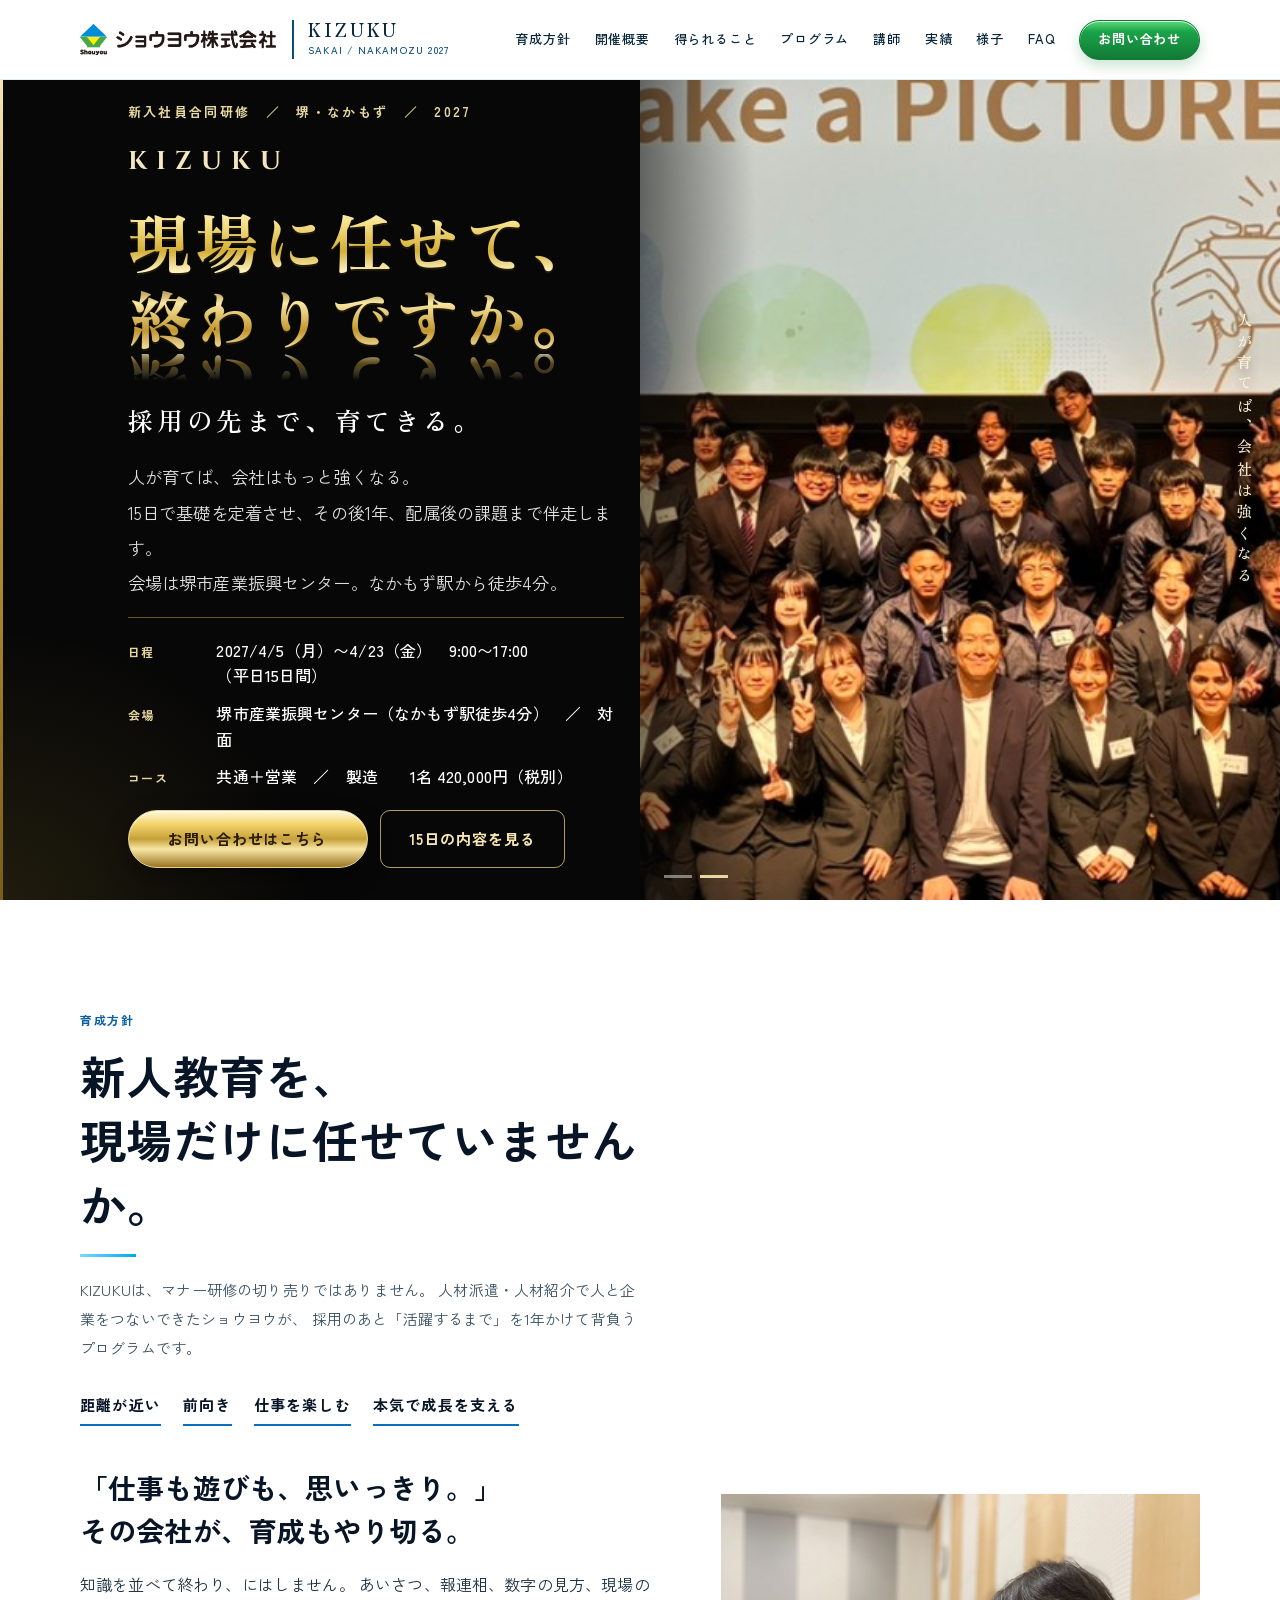
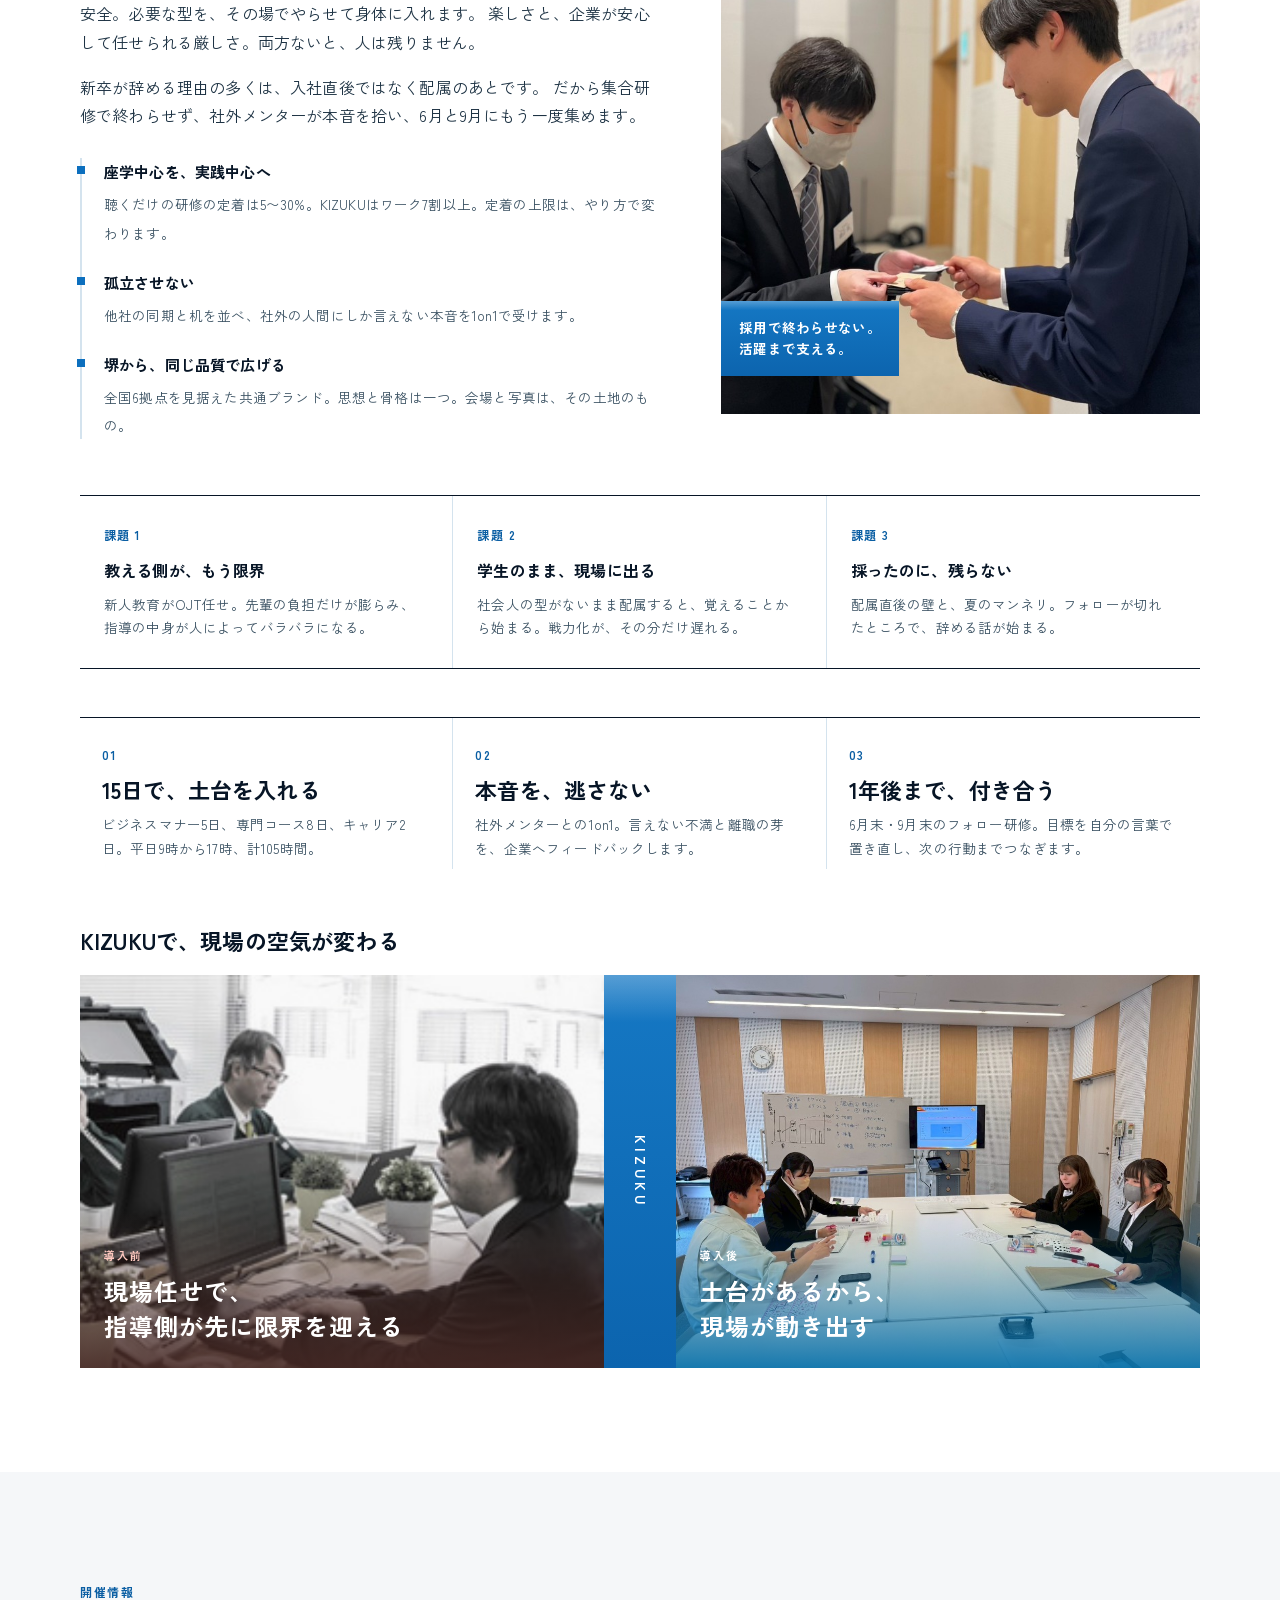
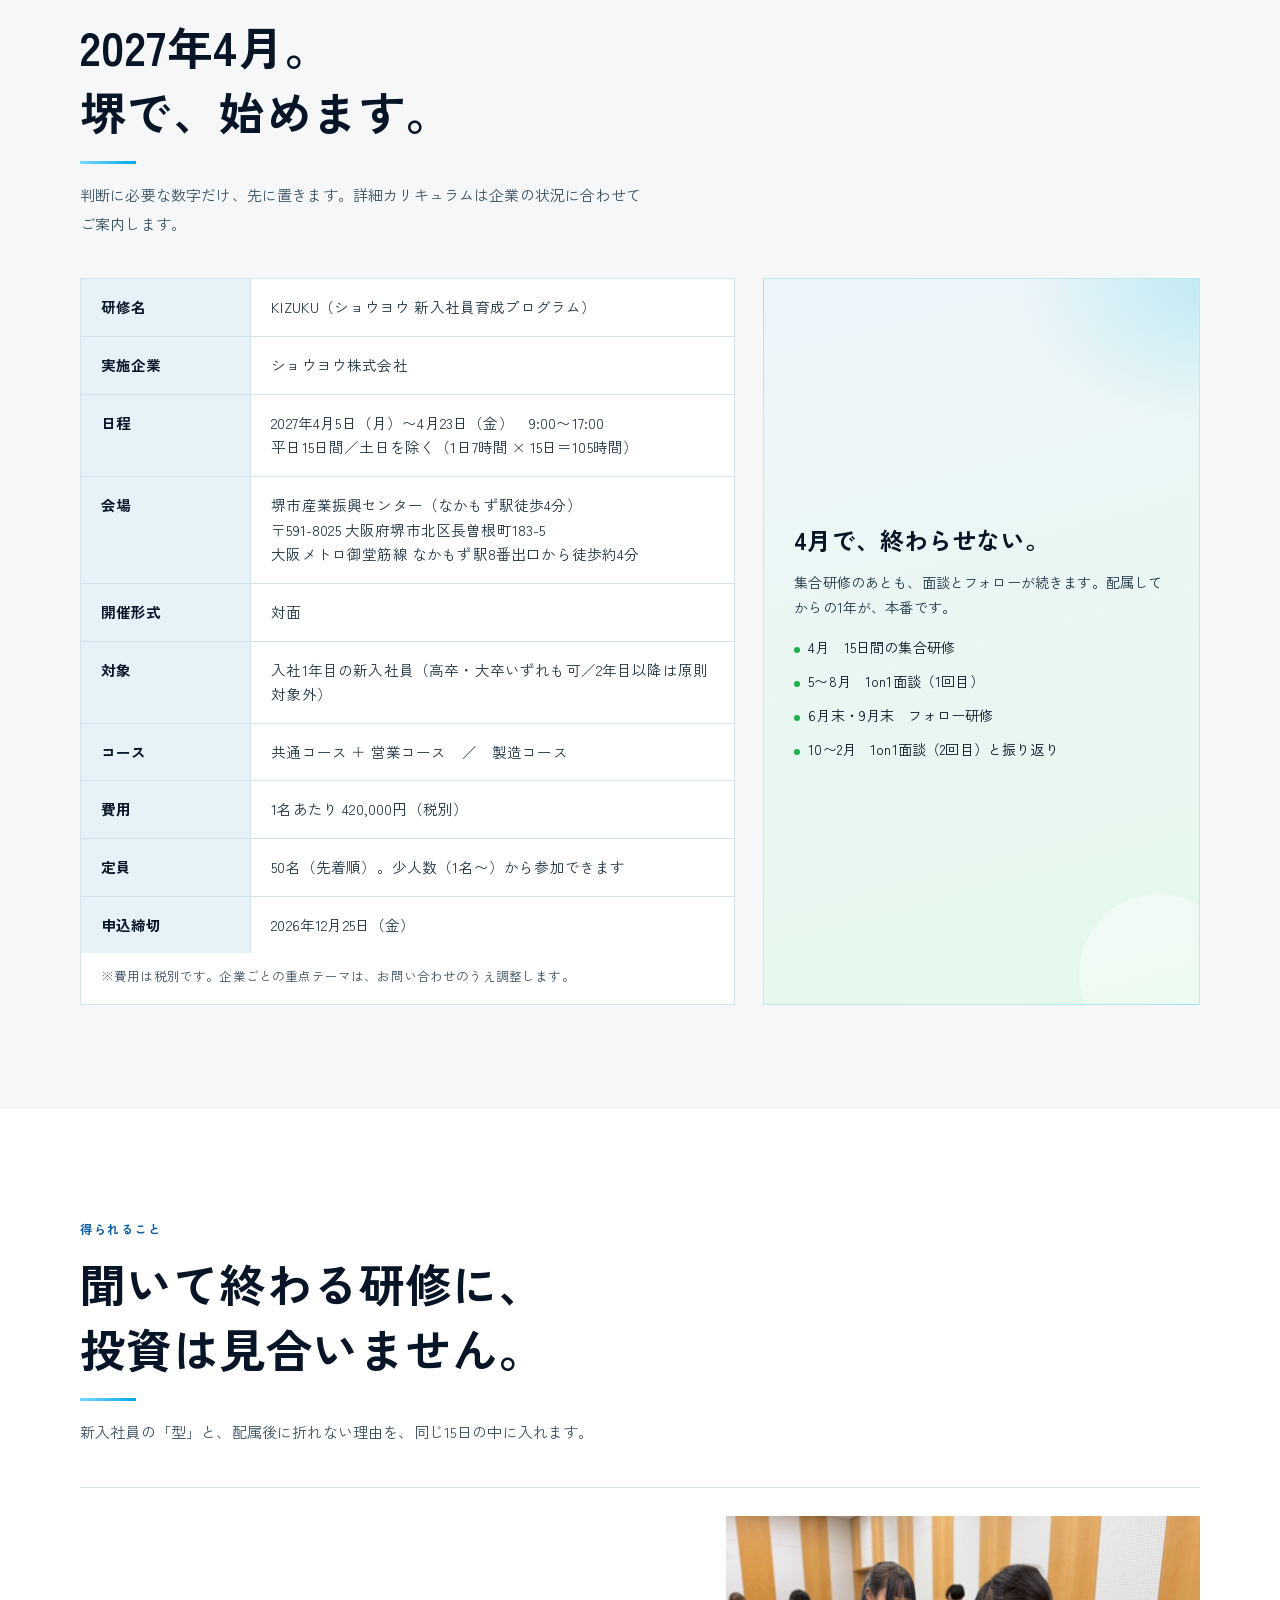
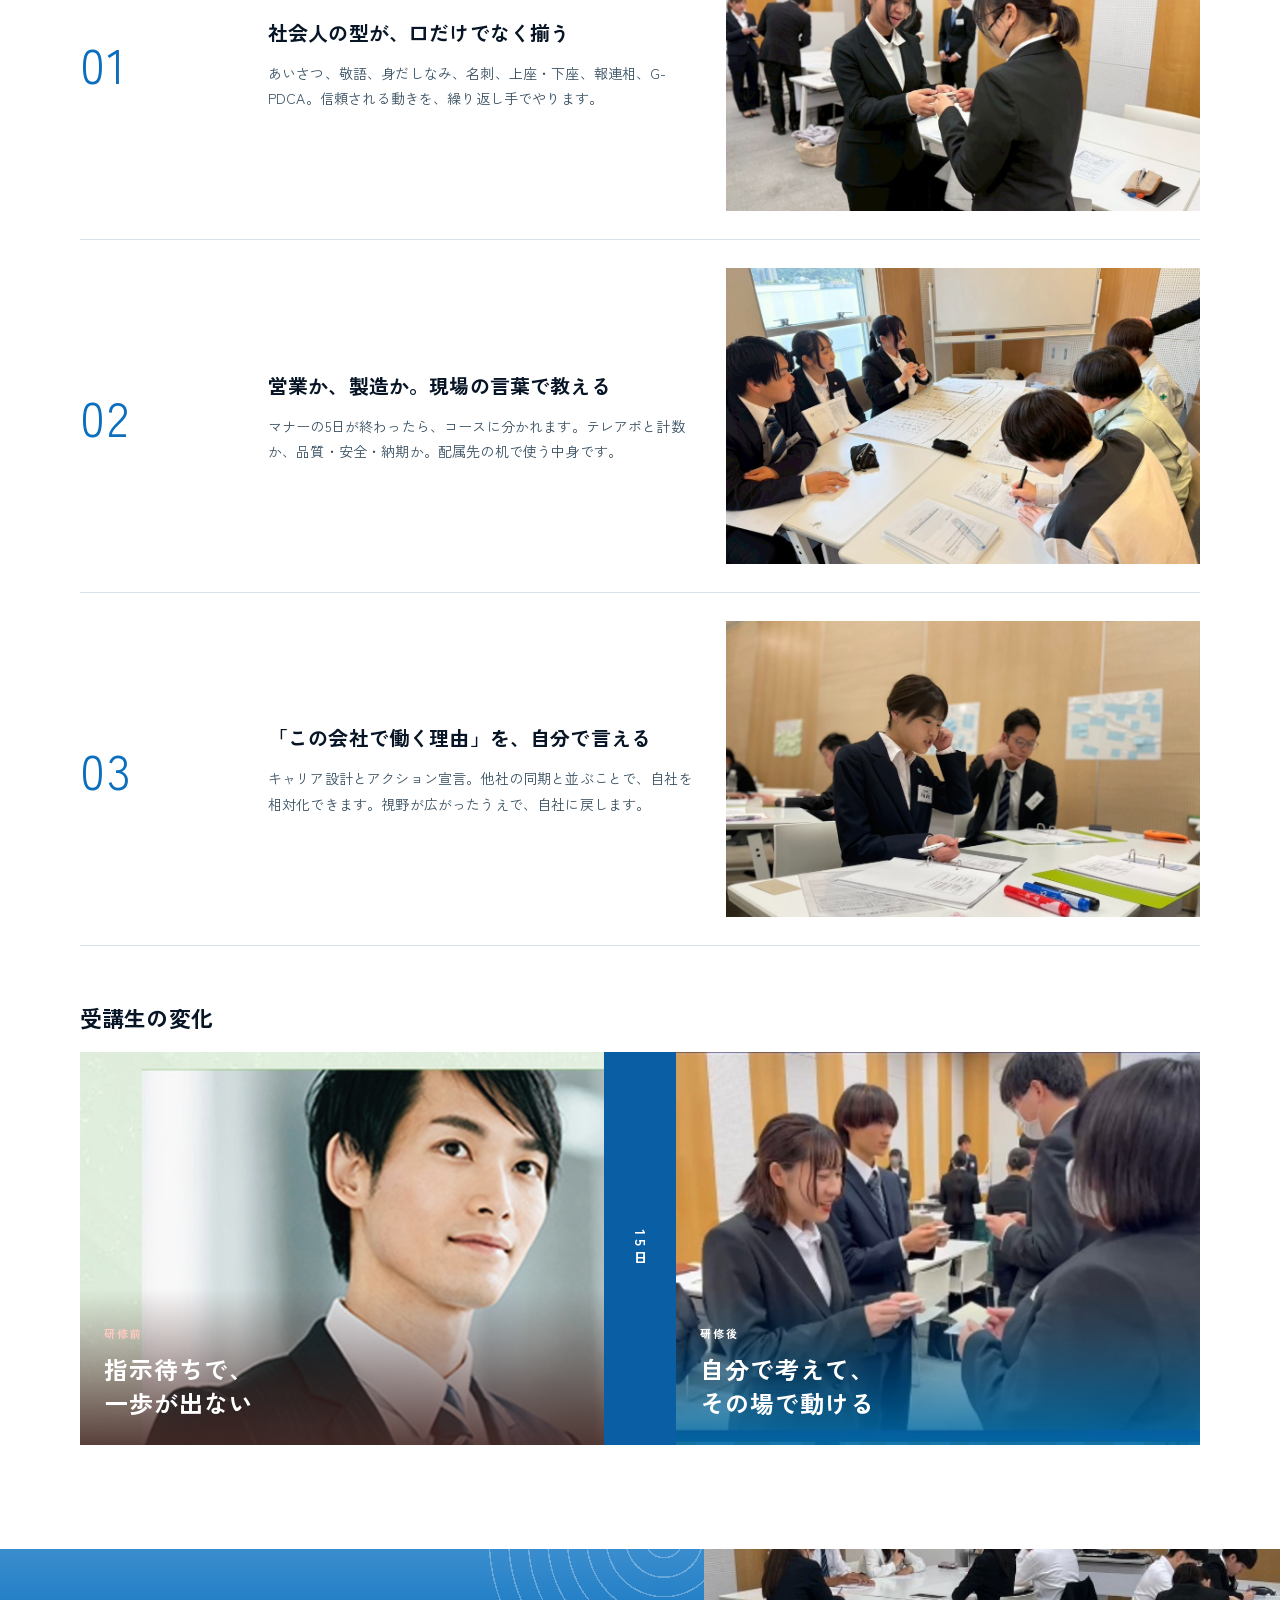
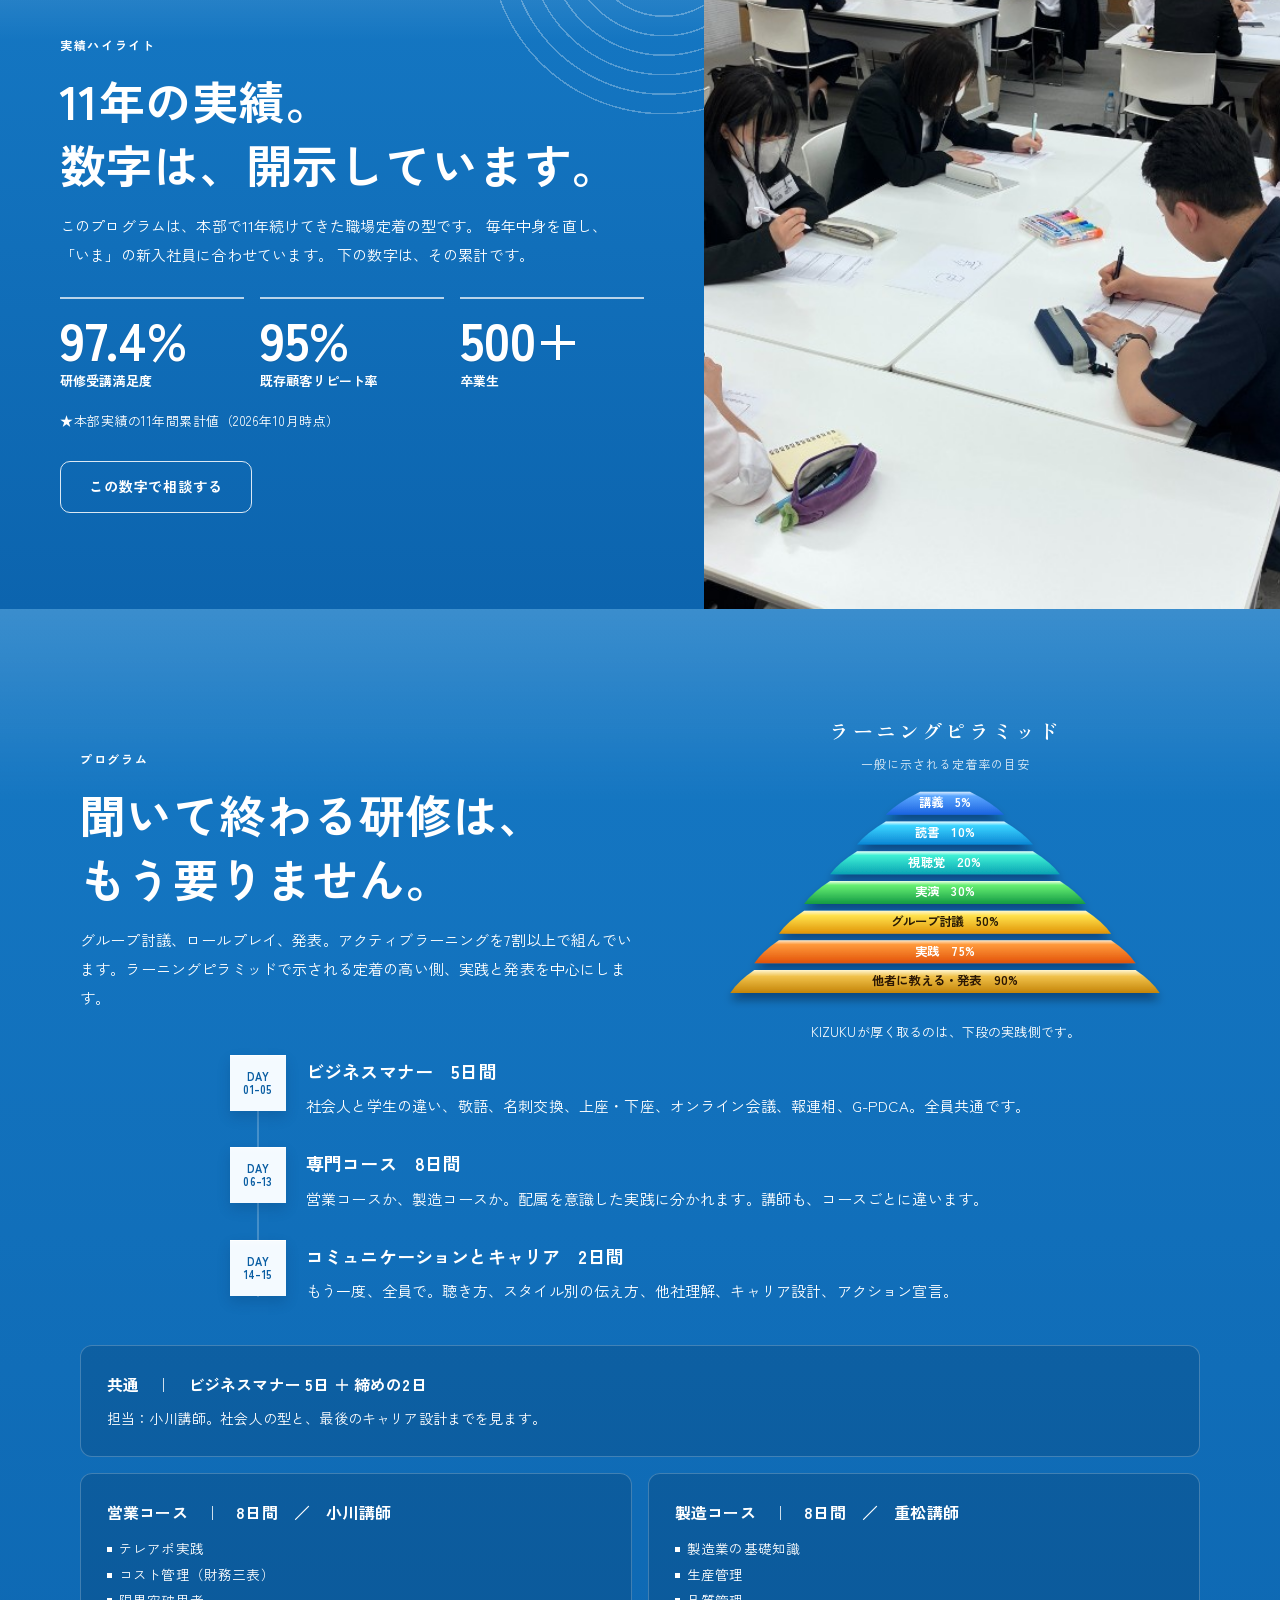
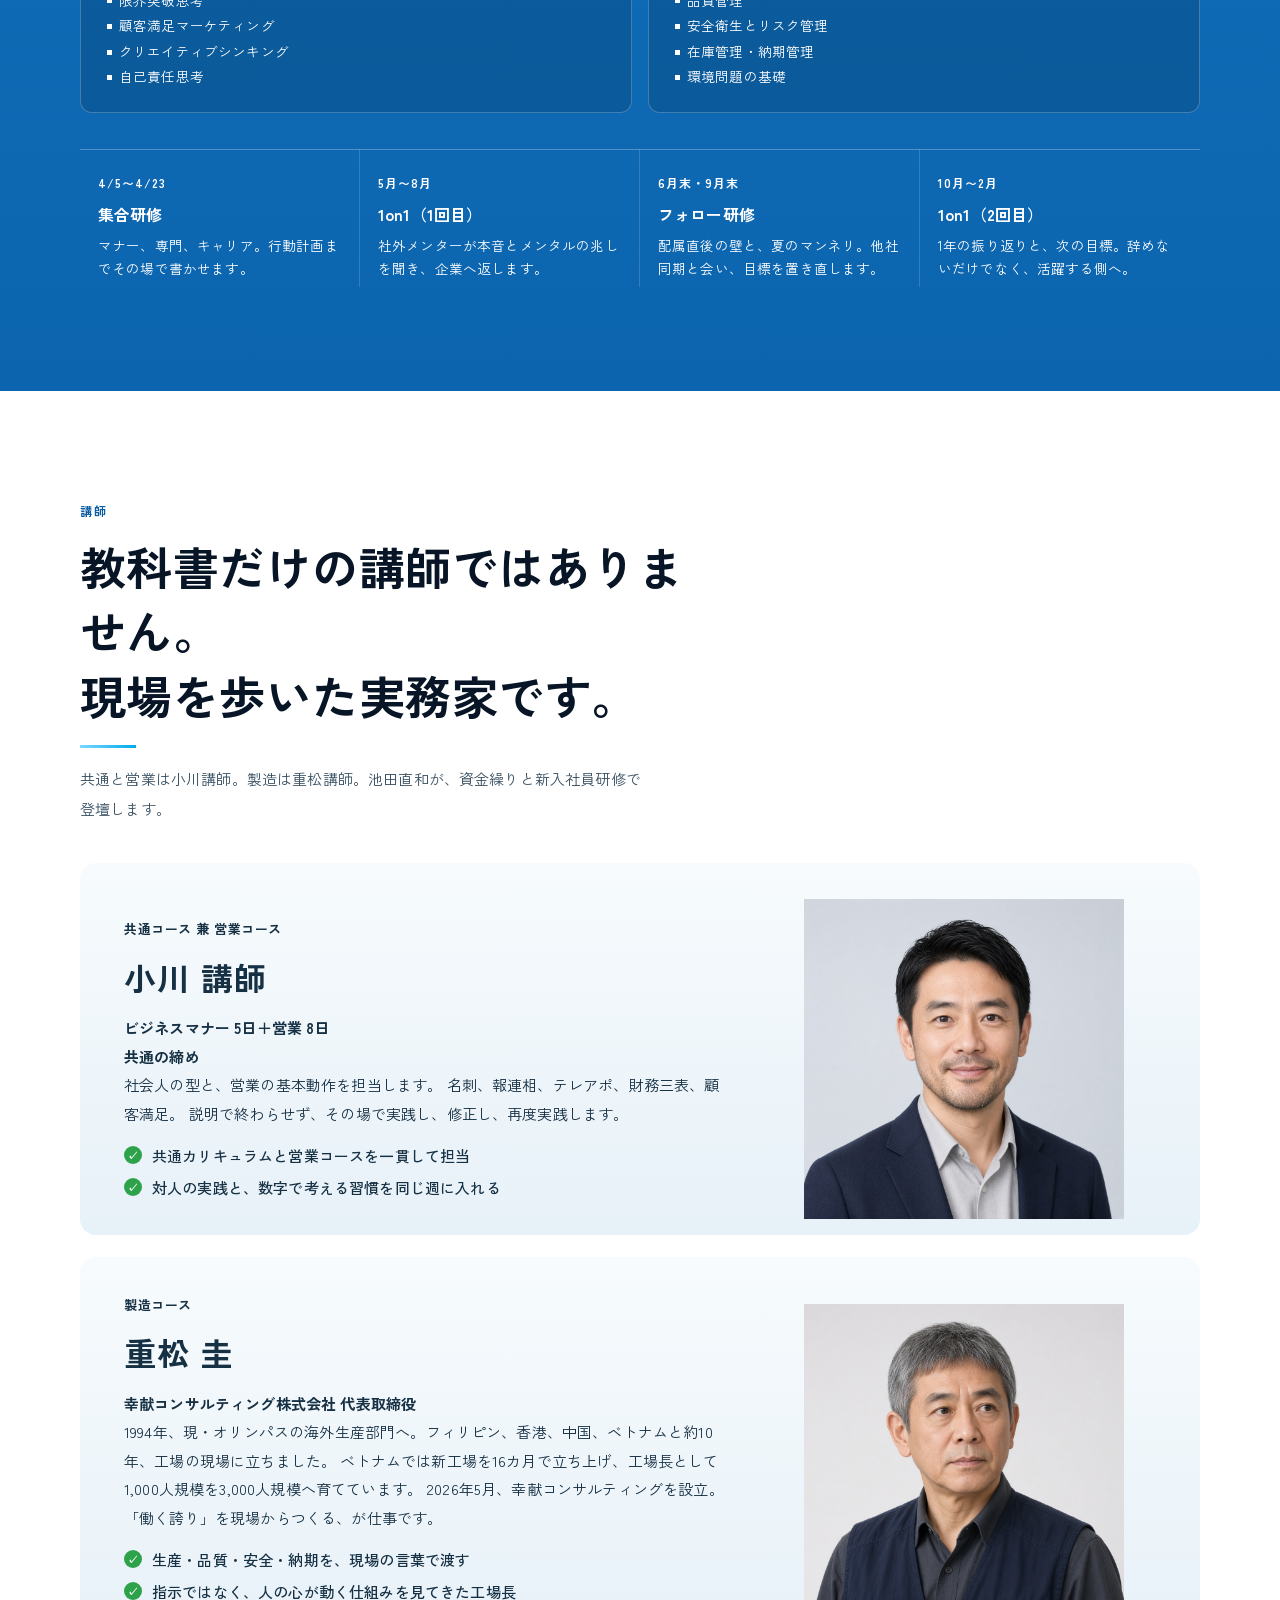
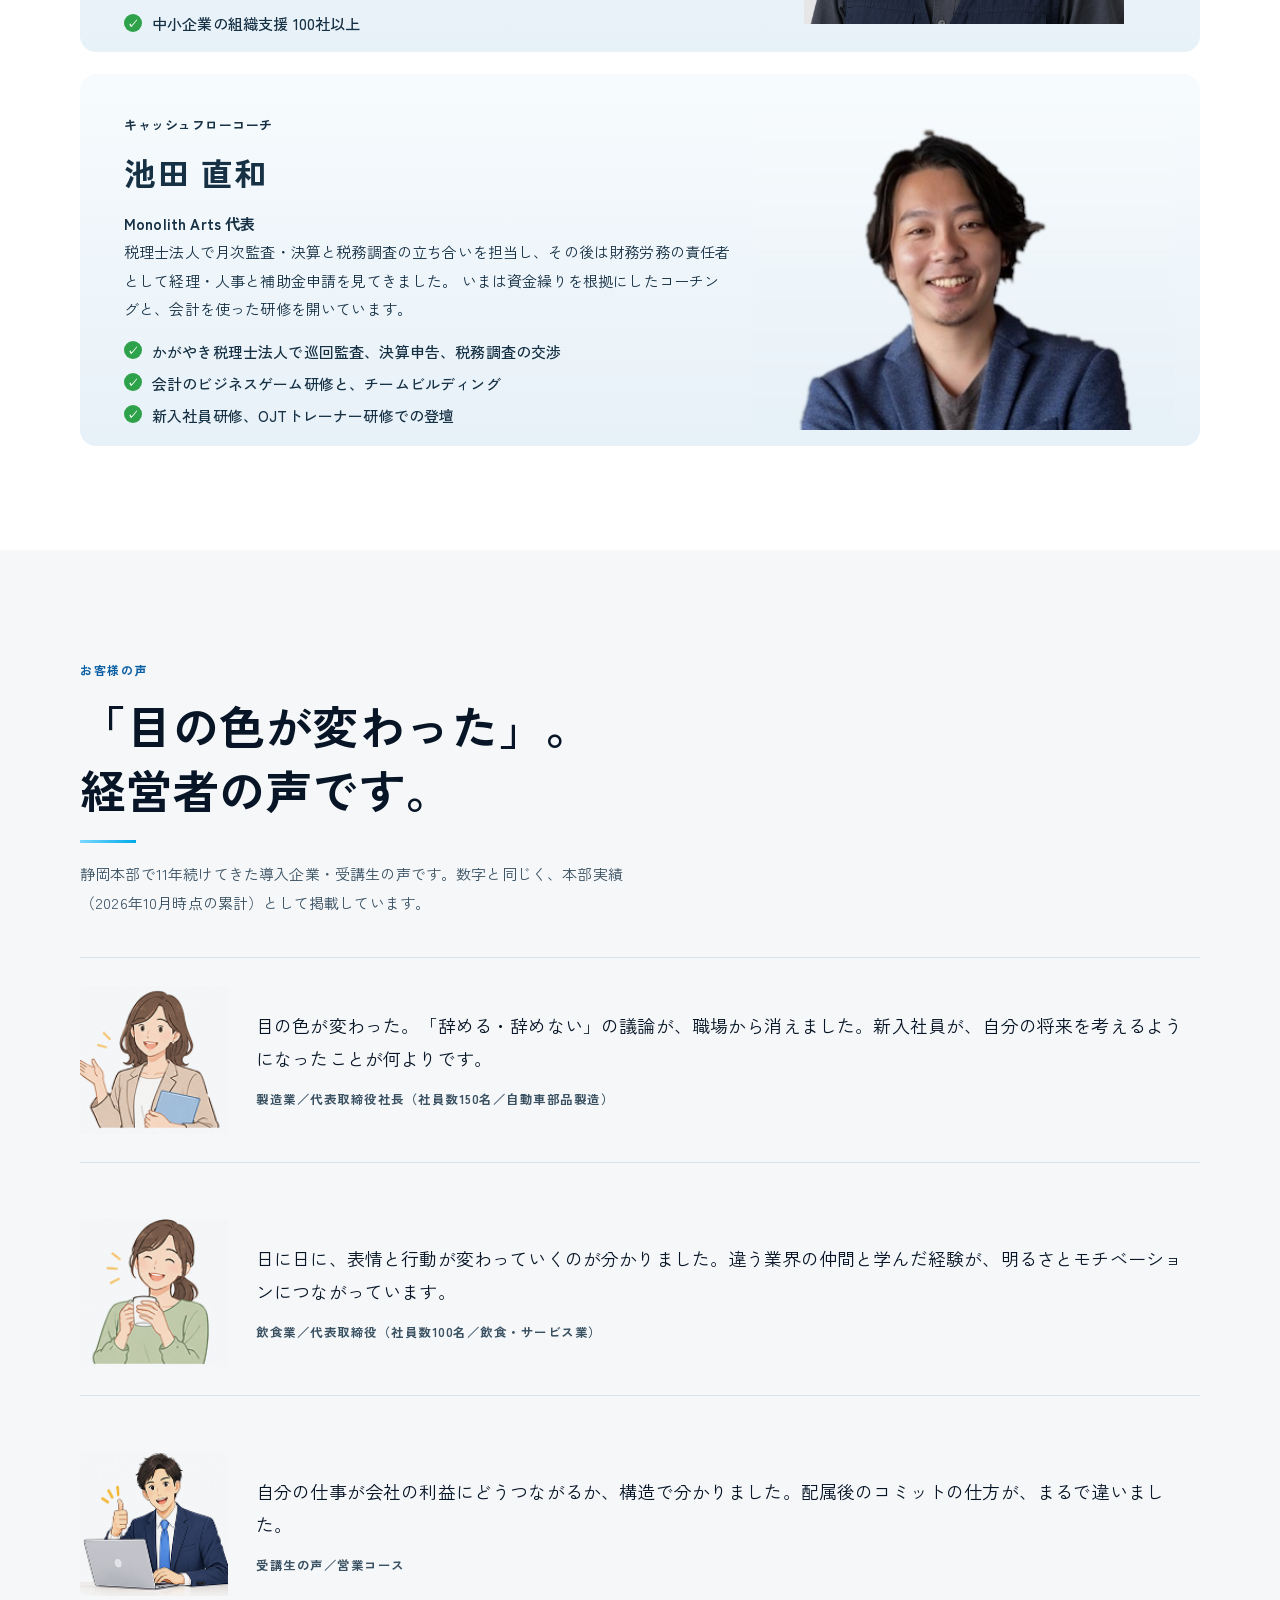
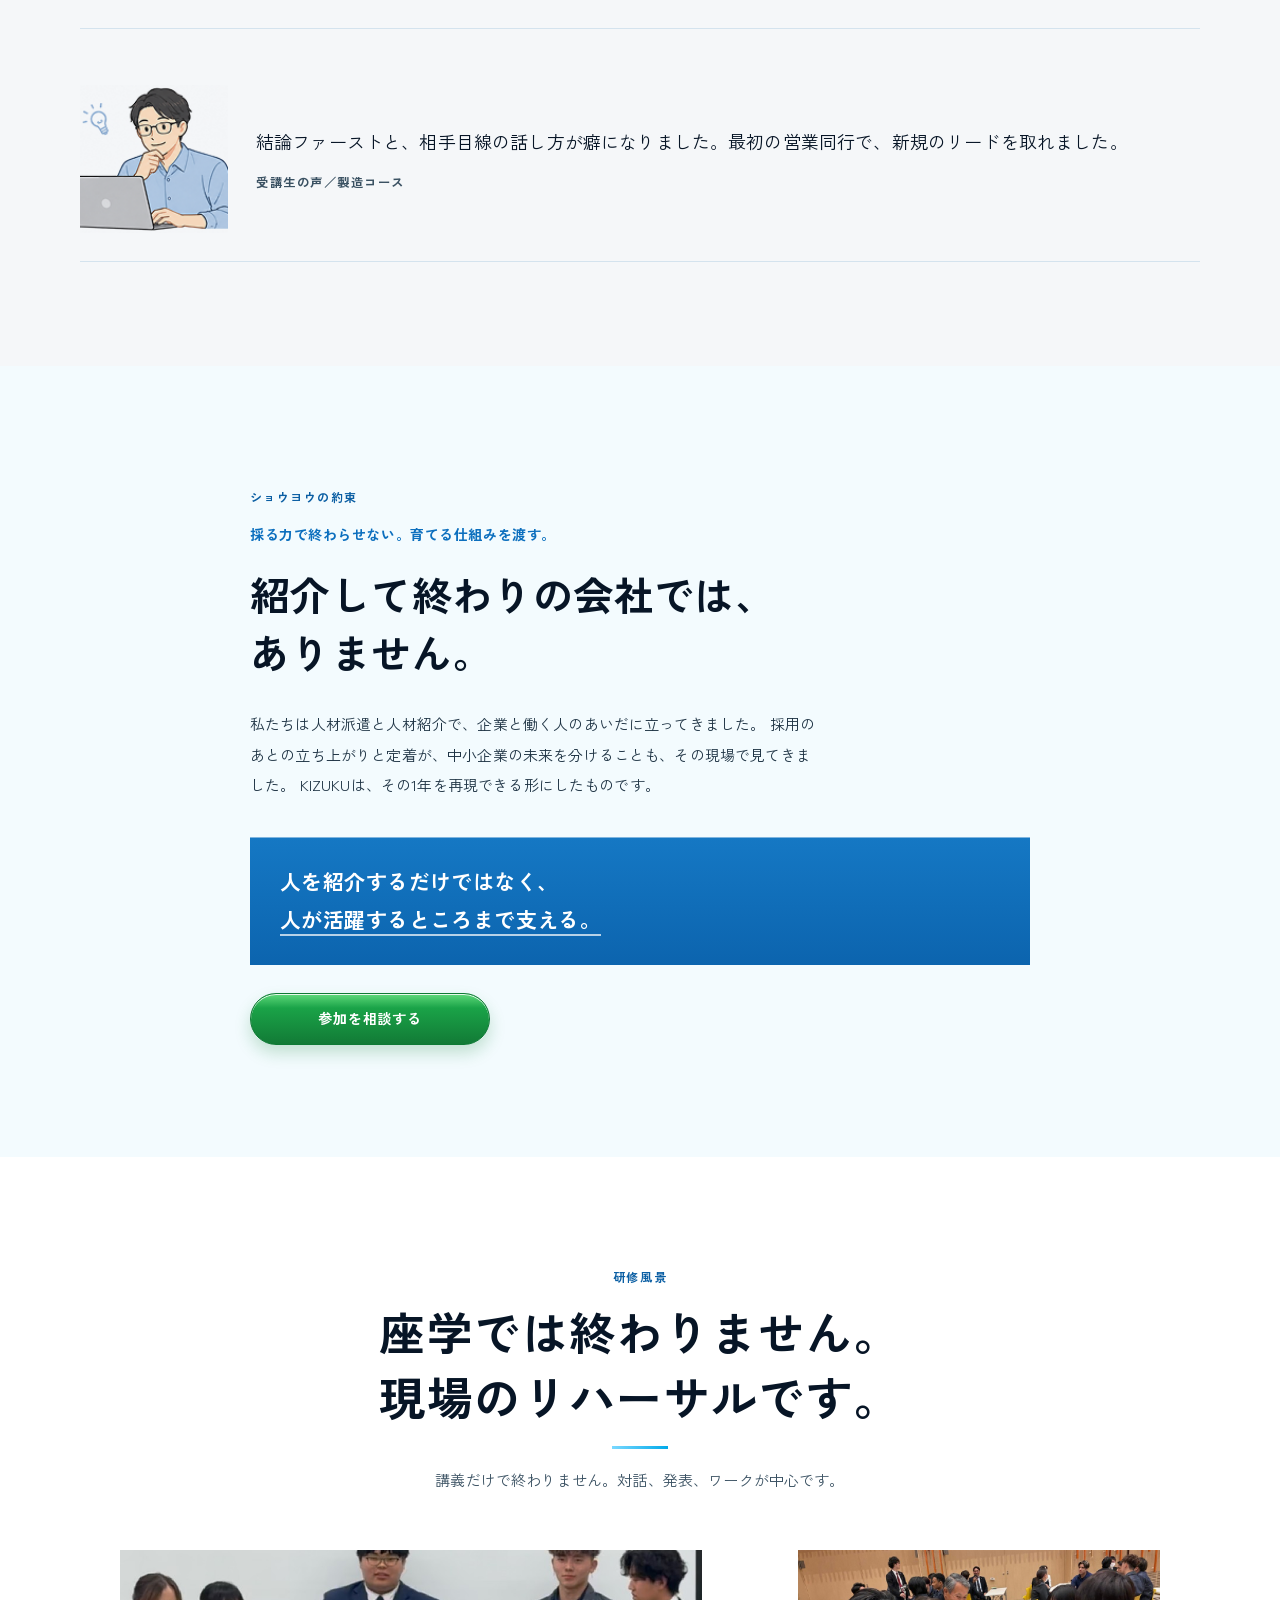
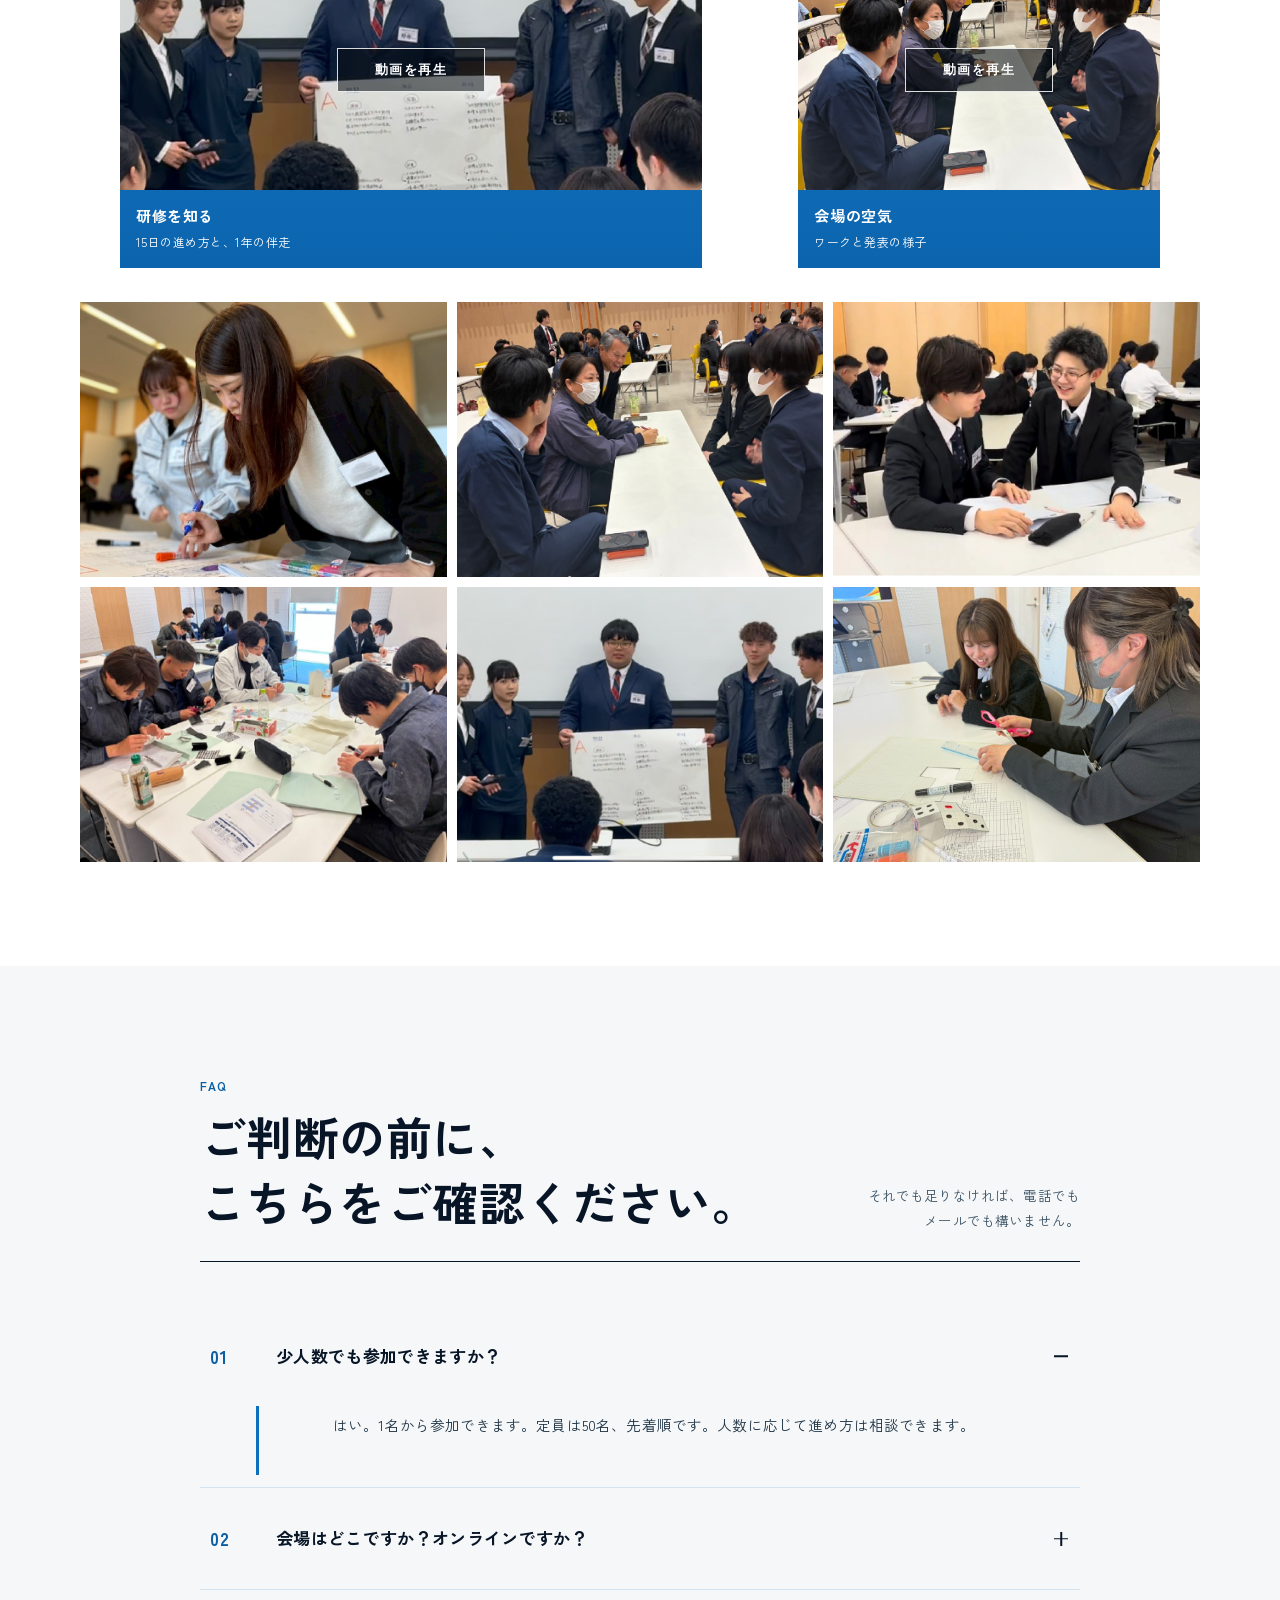
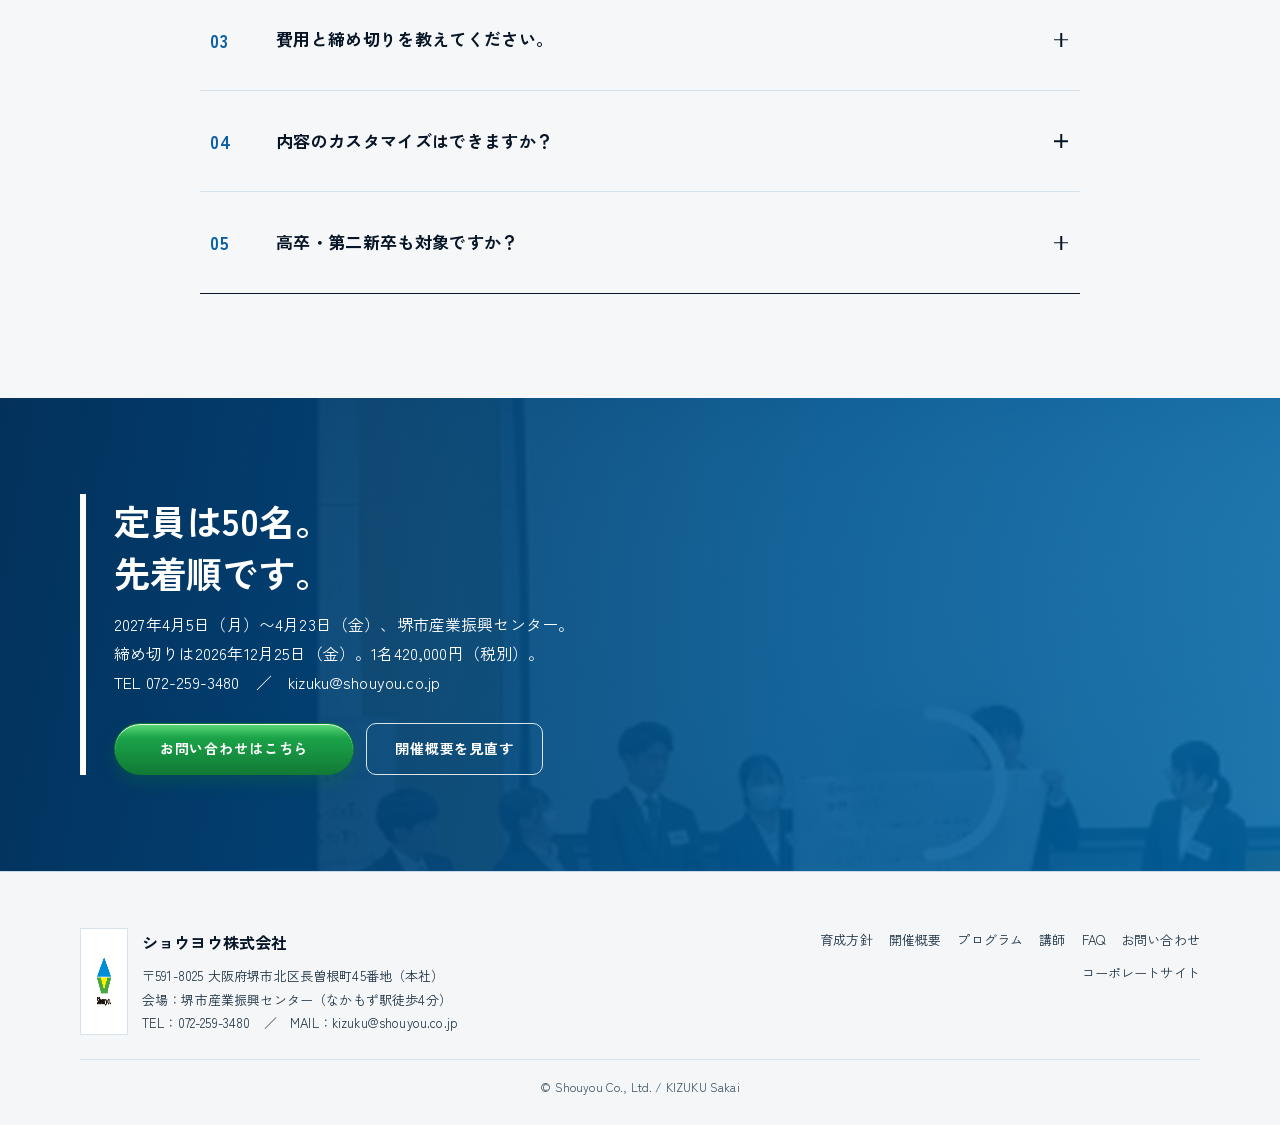
==== commit f60a2f3e: "company-lp" ====
--- a/index.html
+++ b/index.html
@@ -11,7 +11,7 @@
   <meta property="og:locale" content="ja_JP">
   <link rel="preconnect" href="https://fonts.googleapis.com">
   <link rel="preconnect" href="https://fonts.gstatic.com" crossorigin>
-  <link href="https://fonts.googleapis.com/css2?family=IBM+Plex+Sans+JP:wght@400;500;600;700&family=Zen+Kaku+Gothic+New:wght@500;700&family=Zen+Old+Mincho:wght@500;600;700;900&display=swap" rel="stylesheet">
+  <link href="https://fonts.googleapis.com/css2?family=Cinzel:wght@600;700&family=IBM+Plex+Sans+JP:wght@400;500;600;700&family=Zen+Kaku+Gothic+New:wght@500;700&family=Zen+Old+Mincho:wght@500;600;700;900&display=swap" rel="stylesheet">
   <link rel="stylesheet" href="css/style.css">
 </head>
 <body>
@@ -41,28 +41,28 @@
   <main id="top">
     <section class="hero" aria-label="ファーストビュー">
       <div class="hero__pane fade">
-        <p class="hero__mark">新入社員育成　／　堺・なかもず　／　2027</p>
-        <h1 class="hero__name">
-          <span class="hero__name-en">KIZUKU</span>
-          <span class="hero__name-ja">採ったら、育てな。</span>
+        <p class="hero__mark">新入社員合同研修　／　堺・なかもず　／　2027</p>
+        <p class="hero__brand">KIZUKU</p>
+        <h1 class="hero__catch">
+          <span class="hero__gold">現場に任せて、<br>終わりですか。</span>
+          <span class="hero__reflect" aria-hidden="true">
+            <span class="hero__gold hero__gold--mirror">終わりですか。</span>
+          </span>
         </h1>
-        <p class="hero__catch">
-          現場に放り投げて、<br>
-          <em>へんか。</em>
-        </p>
+        <p class="hero__sub">採用の先まで、育てきる。</p>
         <p class="hero__lead">
           人が育てば、会社はもっと強くなる。<br>
-          15日で土台を叩き込み、その後1年、配属後の本音まで拾う。<br>
-          舞台は堺市産業振興センター。なかもず駅から、徒歩4分。
+          15日で基礎を定着させ、その後1年、配属後の課題まで伴走します。<br>
+          会場は堺市産業振興センター。なかもず駅から徒歩4分。
         </p>
         <dl class="hero__facts">
-          <div><dt>日程</dt><dd>2027/4/5（月）〜4/23（金）　9:00〜17:00（平日15日間）</dd></div>
+          <div><dt>日程</dt><dd>2027/4/5（月）〜4/23（金）　9:00〜17:00<span class="nowrap">（平日15日間）</span></dd></div>
           <div><dt>会場</dt><dd>堺市産業振興センター（なかもず駅徒歩4分）　／　対面</dd></div>
           <div><dt>コース</dt><dd>共通＋営業　／　製造　　1名 420,000円（税別）</dd></div>
         </dl>
         <div class="hero__acts">
-          <a class="btn btn--cyan btn--wide" href="contact.html">お問い合わせはこちら</a>
-          <a class="btn btn--ink-ghost" href="#program">15日の中身を見る</a>
+          <a class="btn btn--gold btn--wide" href="contact.html">お問い合わせはこちら</a>
+          <a class="btn btn--gold-ghost" href="#program">15日の内容を見る</a>
         </div>
       </div>
       <div class="hero__shot">
@@ -71,7 +71,11 @@
           <img src="assets/gallery/hero-group.jpg" alt="研修の集合写真" width="1200" height="900">
         </div>
         <div class="hero__shot-veil" aria-hidden="true"></div>
-        <p class="hero__tategaki" aria-hidden="true">人が育てば、会社は強くなる</p>
+        <p class="hero__tategaki">人が育てば、会社は強くなる</p>
+        <div class="hero__dots" role="tablist" aria-label="写真の切り替え">
+          <button class="hero__dot is-on" type="button" aria-label="研修会場"></button>
+          <button class="hero__dot" type="button" aria-label="集合写真"></button>
+        </div>
       </div>
     </section>
 
@@ -79,7 +83,7 @@
       <div class="wrap">
         <div class="head fade">
           <p class="kicker">育成方針</p>
-          <h2 class="ttl ttl--display">新人教育、<br>先輩に丸投げしてへん？</h2>
+          <h2 class="ttl ttl--display">新人教育を、<br>現場だけに任せていませんか。</h2>
           <hr class="rule">
           <p class="desc" style="margin-top:18px">
             KIZUKUは、マナー研修の切り売りではありません。
@@ -108,7 +112,7 @@
             </p>
             <ul class="rail">
               <li>
-                <strong>座学7割を、ひっくり返す</strong>
+                <strong>座学中心を、実践中心へ</strong>
                 <span>聴くだけの研修の定着は5〜30%。KIZUKUはワーク7割以上。定着の上限は、やり方で変わります。</span>
               </li>
               <li>
@@ -172,7 +176,7 @@
               <img src="assets/img/company_photo1.jpg" alt="教育が現場の机に乗っている状態" width="900" height="560">
               <figcaption>
                 <span>導入前</span>
-                <strong>現場丸投げで、<br>先輩が先に潰れる</strong>
+                <strong>現場任せで、<br>指導側が先に限界を迎える</strong>
               </figcaption>
             </figure>
             <div class="vbanner__bridge" aria-hidden="true"><span>KIZUKU</span></div>
@@ -192,7 +196,7 @@
       <div class="wrap">
         <div class="head fade">
           <p class="kicker">開催情報</p>
-          <h2 class="ttl ttl--display">2027年4月。<br>堺で、やるで。</h2>
+          <h2 class="ttl ttl--display">2027年4月。<br>堺で、始めます。</h2>
           <hr class="rule">
           <p class="desc" style="margin-top:16px">判断に必要な数字だけ、先に置きます。詳細カリキュラムは企業の状況に合わせてご案内します。</p>
         </div>
@@ -232,7 +236,7 @@
       <div class="wrap">
         <div class="head fade">
           <p class="kicker">得られること</p>
-          <h2 class="ttl ttl--display">座って聴くだけなら、<br>金、捨ててる。</h2>
+          <h2 class="ttl ttl--display">聞いて終わる研修に、<br>投資は見合いません。</h2>
           <hr class="rule">
           <p class="desc" style="margin-top:16px">新入社員の「型」と、配属後に折れない理由を、同じ15日の中に入れます。</p>
         </div>
@@ -261,7 +265,7 @@
           <div class="benefit__no">03</div>
           <div class="benefit__copy">
             <h3>「この会社で働く理由」を、自分で言える</h3>
-            <p>キャリア設計とアクション宣言。他社の同期と並べるから、自社だけが特別でも、隣が青くもありません。視野が広がったあとで、自社に戻します。</p>
+            <p>キャリア設計とアクション宣言。他社の同期と並ぶことで、自社を相対化できます。視野が広がったうえで、自社に戻します。</p>
           </div>
           <div class="benefit__pic">
             <img src="assets/gallery/benefit-03.jpg" alt="資料を見ながら考える受講生" width="1024" height="768">
@@ -296,7 +300,7 @@
     <section class="trust" aria-label="実績ハイライト">
       <div class="trust__copy fade">
         <p class="kicker">実績ハイライト</p>
-        <h2 class="ttl ttl--display">11年や。<br>数字は、よう逃げへん。</h2>
+        <h2 class="ttl ttl--display">11年の実績。<br>数字は、開示しています。</h2>
         <p class="desc">
           このプログラムは、本部で11年続けてきた職場定着の型です。
           毎年中身を直し、「いま」の新入社員に合わせています。
@@ -319,10 +323,65 @@
 
     <section class="sec sec--char" id="program">
       <div class="wrap">
-        <div class="head fade">
-          <p class="kicker">プログラム</p>
-          <h2 class="ttl ttl--display">聞いて終わりの研修、<br>もう要らんで。</h2>
-          <p class="desc">グループ討議、ロールプレイ、発表。アクティブラーニングを7割以上で組んでいます。ラーニングピラミッドでいう定着の上限、90%側のやり方です。</p>
+        <div class="program-top">
+          <div class="head fade">
+            <p class="kicker">プログラム</p>
+            <h2 class="ttl ttl--display">聞いて終わる研修は、<br>もう要りません。</h2>
+            <p class="desc">グループ討議、ロールプレイ、発表。アクティブラーニングを7割以上で組んでいます。ラーニングピラミッドで示される定着の高い側、実践と発表を中心にします。</p>
+          </div>
+          <figure class="pyramid fade">
+            <figcaption>
+              <b>ラーニングピラミッド</b>
+              <span>一般に示される定着率の目安</span>
+            </figcaption>
+            <svg viewBox="0 0 480 230" role="img" aria-label="ラーニングピラミッド。講義5%、読書10%、視聴覚20%、実演30%、グループ討議50%、実践75%、他者に教える・発表90%">
+              <defs>
+                <linearGradient id="pg1" x1="0" y1="0" x2="0" y2="1">
+                  <stop offset="0%" stop-color="#d7ebff"/><stop offset="18%" stop-color="#5aa6ff"/><stop offset="100%" stop-color="#1a62e0"/>
+                </linearGradient>
+                <linearGradient id="pg2" x1="0" y1="0" x2="0" y2="1">
+                  <stop offset="0%" stop-color="#e7fbff"/><stop offset="18%" stop-color="#3ad4ff"/><stop offset="100%" stop-color="#0c86d4"/>
+                </linearGradient>
+                <linearGradient id="pg3" x1="0" y1="0" x2="0" y2="1">
+                  <stop offset="0%" stop-color="#e8fff8"/><stop offset="18%" stop-color="#3ef0d4"/><stop offset="100%" stop-color="#0aa3b4"/>
+                </linearGradient>
+                <linearGradient id="pg4" x1="0" y1="0" x2="0" y2="1">
+                  <stop offset="0%" stop-color="#f0ffe8"/><stop offset="18%" stop-color="#67f072"/><stop offset="100%" stop-color="#149a44"/>
+                </linearGradient>
+                <linearGradient id="pg5" x1="0" y1="0" x2="0" y2="1">
+                  <stop offset="0%" stop-color="#fff8d2"/><stop offset="22%" stop-color="#ffe14a"/><stop offset="100%" stop-color="#e09408"/>
+                </linearGradient>
+                <linearGradient id="pg6" x1="0" y1="0" x2="0" y2="1">
+                  <stop offset="0%" stop-color="#ffe6c4"/><stop offset="18%" stop-color="#ff9a3c"/><stop offset="100%" stop-color="#e25208"/>
+                </linearGradient>
+                <linearGradient id="pg7" x1="0" y1="0" x2="0" y2="1">
+                  <stop offset="0%" stop-color="#fff6d0"/><stop offset="28%" stop-color="#f0c14a"/><stop offset="100%" stop-color="#c48408"/>
+                </linearGradient>
+                <filter id="pyr-lift" x="-8%" y="-8%" width="116%" height="128%">
+                  <feDropShadow dx="0" dy="7" stdDeviation="5" flood-color="#021018" flood-opacity=".38"/>
+                </filter>
+              </defs>
+              <g filter="url(#pyr-lift)">
+                <path fill="url(#pg1)" d="M214 4 Q189.6 16 178.3 28 L301.7 28 Q290.4 16 266 4 Z"/>
+                <path fill="url(#pg2)" d="M178.3 35 Q158 47 148.3 59 L331.7 59 Q322 47 301.7 35 Z"/>
+                <path fill="url(#pg3)" d="M148.3 66 Q129 78 120.1 90 L359.9 90 Q351 78 331.7 66 Z"/>
+                <path fill="url(#pg4)" d="M120.1 97 Q101.4 109 93 121 L387 121 Q378.6 109 359.9 97 Z"/>
+                <path fill="url(#pg5)" d="M93 128 Q74.8 140 66.7 152 L413.3 152 Q405.2 140 387 128 Z"/>
+                <path fill="url(#pg6)" d="M66.7 159 Q48.9 171 41.1 183 L438.9 183 Q431.1 171 413.3 159 Z"/>
+                <path fill="url(#pg7)" d="M41.1 190 Q23.5 202 16 214 L464 214 Q456.5 202 438.9 190 Z"/>
+              </g>
+              <g class="pyramid__label" fill="#fff" text-anchor="middle" font-size="13" font-weight="700">
+                <text x="240" y="20">講義　5%</text>
+                <text x="240" y="51">読書　10%</text>
+                <text x="240" y="82">視聴覚　20%</text>
+                <text x="240" y="113">実演　30%</text>
+                <text x="240" y="144" fill="#2a1c06">グループ討議　50%</text>
+                <text x="240" y="175">実践　75%</text>
+                <text x="240" y="206" fill="#2a1604">他者に教える・発表　90%</text>
+              </g>
+            </svg>
+            <p>KIZUKUが厚く取るのは、下段の実践側です。</p>
+          </figure>
         </div>
         <div class="timeline fade">
           <article class="step">
@@ -405,40 +464,35 @@
       <div class="wrap">
         <div class="head fade">
           <p class="kicker">講師</p>
-          <h2 class="ttl ttl--display">教科書の先生やない。<br>現場を歩いた人間や。</h2>
+          <h2 class="ttl ttl--display">教科書だけの講師ではありません。<br>現場を歩いた実務家です。</h2>
           <hr class="rule">
           <p class="desc" style="margin-top:16px">共通と営業は小川講師。製造は重松講師。池田直和が、資金繰りと新入社員研修で登壇します。</p>
         </div>
-        <div class="roster fade">
-          <article class="tutor">
-            <figure class="tutor__photo">
-              <img src="assets/img/instructor-ogawa.jpg" alt="ビジネスマナーと営業の研修イメージ" width="864" height="1152">
-              <figcaption>マナーと営業の現場</figcaption>
-            </figure>
-            <div>
-              <span class="tutor__tag">共通コース 兼 営業コース</span>
+        <div class="profiles">
+          <article class="profile fade">
+            <div>
+              <em>共通コース 兼 営業コース</em>
               <h3>小川 講師</h3>
-              <p class="tutor__role">ビジネスマナー 5日＋営業 8日<br>共通の締め</p>
+              <p class="profile__role">ビジネスマナー 5日＋営業 8日<br>共通の締め</p>
               <p>
                 社会人の型と、営業の基本動作を担当します。
                 名刺、報連相、テレアポ、財務三表、顧客満足。
-                説明して終わりにせず、その場でやらせて、直して、もう一度やらせます。
+                説明で終わらせず、その場で実践し、修正し、再度実践します。
               </p>
               <ul>
                 <li>共通カリキュラムと営業コースを一貫して担当</li>
-                <li>対人の実践と、数字で考える癖を同じ週に入れる</li>
+                <li>対人の実践と、数字で考える習慣を同じ週に入れる</li>
               </ul>
             </div>
-          </article>
-          <article class="tutor">
-            <figure class="tutor__photo">
-              <img src="assets/img/instructor-shigematsu.jpg" alt="製造現場の研修イメージ" width="864" height="1152">
-              <figcaption>製造の現場</figcaption>
+            <figure class="profile__photo">
+              <img src="assets/img/portrait-ogawa.jpg" alt="小川講師のポートレート" width="800" height="800">
             </figure>
-            <div>
-              <span class="tutor__tag">製造コース</span>
+          </article>
+          <article class="profile fade">
+            <div>
+              <em>製造コース</em>
               <h3>重松 圭</h3>
-              <p class="tutor__role">幸献コンサルティング株式会社 代表取締役</p>
+              <p class="profile__role">幸献コンサルティング株式会社 代表取締役</p>
               <p>
                 1994年、現・オリンパスの海外生産部門へ。フィリピン、香港、中国、ベトナムと約10年、工場の現場に立ちました。
                 ベトナムでは新工場を16カ月で立ち上げ、工場長として1,000人規模を3,000人規模へ育てています。
@@ -450,28 +504,30 @@
                 <li>中小企業の組織支援 100社以上</li>
               </ul>
             </div>
-          </article>
-        </div>
-
-        <aside class="boss fade">
-          <div>
-            <em>キャッシュフローコーチ</em>
-            <h3>池田 直和</h3>
-            <p class="boss__role">Monolith Arts 代表</p>
-            <p>
-              税理士法人で月次監査・決算と税務調査の立ち合いを担当し、その後は財務労務の責任者として経理・人事と補助金申請を見てきました。
-              いまは資金繰りを根拠にしたコーチングと、会計を使った研修を開いています。
-            </p>
-            <ul>
-              <li>かがやき税理士法人で巡回監査、決算申告、税務調査の交渉</li>
-              <li>会計のビジネスゲーム研修と、チームビルディング</li>
-              <li>新入社員研修、OJTトレーナー研修での登壇</li>
-            </ul>
-          </div>
-          <figure class="boss__photo">
-            <img src="assets/img/instructor-ikeda.jpg" alt="池田直和" width="494" height="376">
-          </figure>
-        </aside>
+            <figure class="profile__photo">
+              <img src="assets/img/portrait-shigematsu.jpg" alt="重松圭のポートレート" width="800" height="800">
+            </figure>
+          </article>
+          <article class="profile fade">
+            <div>
+              <em>キャッシュフローコーチ</em>
+              <h3>池田 直和</h3>
+              <p class="profile__role">Monolith Arts 代表</p>
+              <p>
+                税理士法人で月次監査・決算と税務調査の立ち合いを担当し、その後は財務労務の責任者として経理・人事と補助金申請を見てきました。
+                いまは資金繰りを根拠にしたコーチングと、会計を使った研修を開いています。
+              </p>
+              <ul>
+                <li>かがやき税理士法人で巡回監査、決算申告、税務調査の交渉</li>
+                <li>会計のビジネスゲーム研修と、チームビルディング</li>
+                <li>新入社員研修、OJTトレーナー研修での登壇</li>
+              </ul>
+            </div>
+            <figure class="profile__photo">
+              <img src="assets/img/instructor-ikeda.jpg" alt="池田直和" width="494" height="376">
+            </figure>
+          </article>
+        </div>
       </div>
     </section>
 
@@ -479,14 +535,14 @@
       <div class="wrap">
         <div class="head fade">
           <p class="kicker">お客様の声</p>
-          <h2 class="ttl ttl--display">「目の色が変わった」<br>社長が、そう言うた。</h2>
+          <h2 class="ttl ttl--display">「目の色が変わった」。<br>経営者の声です。</h2>
           <hr class="rule">
           <p class="desc" style="margin-top:16px">静岡本部で11年続けてきた導入企業・受講生の声です。数字と同じく、本部実績（2026年10月時点の累計）として掲載しています。</p>
         </div>
         <div class="voices">
           <article class="voice fade">
             <div class="voice__img">
-              <img src="assets/img/company_photo2.jpg" alt="製造の現場" width="400" height="400">
+              <img src="assets/img/voice-illust-01.png" alt="資料を持つ人物のイラスト" width="512" height="512">
             </div>
             <div>
               <blockquote>目の色が変わった。「辞める・辞めない」の議論が、職場から消えました。新入社員が、自分の将来を考えるようになったことが何よりです。</blockquote>
@@ -495,7 +551,7 @@
           </article>
           <article class="voice fade">
             <div class="voice__img">
-              <img src="assets/gallery/voice-01.jpg" alt="資料を手に話す受講生" width="312" height="480" style="object-position:center 22%">
+              <img src="assets/img/voice-illust-02.png" alt="カップを持つ人物のイラスト" width="512" height="512">
             </div>
             <div>
               <blockquote>日に日に、表情と行動が変わっていくのが分かりました。違う業界の仲間と学んだ経験が、明るさとモチベーションにつながっています。</blockquote>
@@ -504,7 +560,7 @@
           </article>
           <article class="voice fade">
             <div class="voice__img">
-              <img src="assets/gallery/voice-02.jpg" alt="ワークシートに書き込む受講生" width="540" height="551" style="object-position:center 30%">
+              <img src="assets/img/voice-illust-03.png" alt="パソコンに向かう人物のイラスト" width="512" height="512">
             </div>
             <div>
               <blockquote>自分の仕事が会社の利益にどうつながるか、構造で分かりました。配属後のコミットの仕方が、まるで違いました。</blockquote>
@@ -513,7 +569,7 @@
           </article>
           <article class="voice fade">
             <div class="voice__img">
-              <img src="assets/gallery/voice-03.jpg" alt="パソコンに向かう受講生" width="494" height="564" style="object-position:center 24%">
+              <img src="assets/img/voice-illust-04.png" alt="考えている人物のイラスト" width="512" height="512">
             </div>
             <div>
               <blockquote>結論ファーストと、相手目線の話し方が癖になりました。最初の営業同行で、新規のリードを取れました。</blockquote>
@@ -529,7 +585,7 @@
         <div class="say fade">
           <p class="say__label">ショウヨウの約束</p>
           <p class="say__eyebrow">採る力で終わらせない。育てる仕組みを渡す。</p>
-          <h2 class="say__ttl">紹介して終わりの会社と、<br>ちゃうねん。</h2>
+          <h2 class="say__ttl">紹介して終わりの会社では、<br>ありません。</h2>
           <p class="say__body">
             私たちは人材派遣と人材紹介で、企業と働く人のあいだに立ってきました。
             採用のあとの立ち上がりと定着が、中小企業の未来を分けることも、その現場で見てきました。
@@ -540,7 +596,7 @@
             <em>人が活躍するところまで支える。</em>
           </p>
           <p class="say__act">
-            <a class="btn btn--cyan btn--wide" href="contact.html">席を押さえる</a>
+            <a class="btn btn--cyan btn--wide" href="contact.html">参加を相談する</a>
           </p>
         </div>
       </div>
@@ -550,25 +606,27 @@
       <div class="wrap">
         <div class="head head--c fade">
           <p class="kicker">研修風景</p>
-          <h2 class="ttl">座学やない。<br>現場のリハーサルや。</h2>
+          <h2 class="ttl">座学では終わりません。<br>現場のリハーサルです。</h2>
           <hr class="rule">
           <p class="desc" style="margin-top:16px">講義だけで終わりません。対話、発表、ワークが中心です。</p>
         </div>
 
         <div class="media fade">
           <figure class="vslot">
-            <video controls preload="metadata" poster="assets/gallery/floor-05.jpg">
-              <source src="assets/video/kizuku-guide.mp4" type="video/mp4">
-            </video>
+            <button class="vslot__play" type="button" data-src="assets/video/kizuku-guide.mp4" data-poster="assets/gallery/floor-05.jpg">
+              <img src="assets/gallery/floor-05.jpg" alt="研修紹介動画の静止画" width="988" height="643">
+              <span>動画を再生</span>
+            </button>
             <figcaption class="vslot__cap">
               <b>研修を知る</b>
               <span>15日の進め方と、1年の伴走</span>
             </figcaption>
           </figure>
           <figure class="vslot">
-            <video controls preload="metadata" poster="assets/gallery/floor-02.jpg">
-              <source src="assets/video/kizuku-floor.mp4" type="video/mp4">
-            </video>
+            <button class="vslot__play" type="button" data-src="assets/video/kizuku-floor.mp4" data-poster="assets/gallery/floor-02.jpg">
+              <img src="assets/gallery/floor-02.jpg" alt="会場の様子の静止画" width="978" height="650">
+              <span>動画を再生</span>
+            </button>
             <figcaption class="vslot__cap">
               <b>会場の空気</b>
               <span>ワークと発表の様子</span>
@@ -592,7 +650,7 @@
         <div class="faq-head fade">
           <div>
             <p class="kicker">FAQ</p>
-            <h2 class="ttl ttl--display">まだ腹落ちせえへんなら、<br>ここだけ読んで。</h2>
+            <h2 class="ttl ttl--display">ご判断の前に、<br>こちらをご確認ください。</h2>
           </div>
           <p class="faq-head__note">それでも足りなければ、電話でもメールでも構いません。</p>
         </div>
@@ -637,37 +695,6 @@
             </summary>
             <div class="faq__a">高卒の方も対象です。対象は入社1年目です。入社2年目以降の参加は、原則として想定していません。</div>
           </details>
-          <details>
-            <summary>
-              <span class="faq__n">06</span>
-              <span class="faq__q">掲載している満足度は、どこの数字ですか？</span>
-              <span class="faq__tog" aria-hidden="true"></span>
-            </summary>
-            <div class="faq__a">研修受講満足度97.4%、既存顧客リピート率95%、卒業生500名以上は、本部実績の11年間累計値（2026年10月時点）です。堺開催そのものの累計ではありません。</div>
-          </details>
-          <details>
-            <summary>
-              <span class="faq__n">07</span>
-              <span class="faq__q">他の拠点でもやりますか？</span>
-              <span class="faq__tog" aria-hidden="true"></span>
-            </summary>
-            <div class="faq__a">KIZUKUは全国6拠点での展開を予定しています。第1拠点は堺・なかもずです。他拠点は、この型が固まってから順にご案内します。</div>
-          </details>
-        </div>
-
-        <div class="links fade">
-          <a class="link link--policy" href="#why">
-            <span class="link__label">方針を見る</span>
-            <b>現場任せを、仕組みに変える</b>
-            <span class="link__sub">ショウヨウの育成方針へ戻る</span>
-            <i aria-hidden="true">→</i>
-          </a>
-          <a class="link link--contact" href="contact.html">
-            <span class="link__label">お問い合わせ</span>
-            <b>50名、先着です</b>
-            <span class="link__sub">フォームへ。研修の項目にチェックを</span>
-            <i aria-hidden="true">→</i>
-          </a>
         </div>
       </div>
     </section>
@@ -678,7 +705,7 @@
         <div class="cta__veil"></div>
       </div>
       <div class="wrap fade">
-        <h2>席は50。<br>先着で埋まるで。</h2>
+        <h2>定員は50名。<br>先着順です。</h2>
         <p>
           2027年4月5日（月）〜4月23日（金）、堺市産業振興センター。<br>
           締め切りは2026年12月25日（金）。1名420,000円（税別）。<br>
--- a/css/style.css
+++ b/css/style.css
@@ -162,130 +162,163 @@
   background:transparent;color:var(--ink);border-color:var(--ink);
 }
 .btn--ink-ghost:hover{background:var(--ink);color:var(--white)}
+.btn--gold{
+  position:relative;overflow:hidden;
+  color:#2a1c06;border-color:#e6d08a;border-radius:999px;
+  background-image:
+    linear-gradient(105deg, transparent 40%, rgba(255,255,255,.8) 50%, transparent 60%),
+    linear-gradient(180deg, #fff8dc 0%, #f3d56a 24%, #c6a03a 50%, #f8e7a6 68%, #9a7420 100%);
+  background-size:220% 100%, 100% 100%;
+  background-position:130% 0, 0 0;
+  box-shadow:inset 0 1px 0 rgba(255,255,255,.9), 0 10px 24px rgba(0,0,0,.35);
+  animation:gloss-pass 3.6s ease-in-out infinite;
+}
+.btn--gold:hover{filter:brightness(1.05)}
+.btn--gold-ghost{
+  background:transparent;color:#f6e7b2;border-color:rgba(232,208,130,.75);
+}
+.btn--gold-ghost:hover{background:rgba(232,208,130,.12);color:#fff8dc}
 .btn--wide{min-width:240px}
 
-/* ========== HERO — split + soft orbs (unique, not Enten clone) ========== */
+/* ========== HERO — black type panel + photo slider ========== */
 .hero{
   position:relative;
+  height:100vh;height:100dvh;
   min-height:100vh;min-height:100dvh;
   display:grid;
-  grid-template-columns:minmax(300px,40%) 1fr;
-  background:var(--mist);
+  grid-template-columns:minmax(460px, 50%) 1fr;
+  background:#070707;
+  color:#f6f3ec;
   overflow:hidden;
 }
 .hero__pane{
   position:relative;z-index:2;
-  display:flex;flex-direction:column;justify-content:center;
-  padding:calc(var(--header) + 36px) 48px 48px 56px;
-  background:#fff;
-  overflow:hidden;
+  display:flex;flex-direction:column;justify-content:space-between;
+  height:100%;
+  padding:calc(var(--header) + 20px) 16px 32px calc(52px + 2cm);
+  background:
+    radial-gradient(80% 50% at 0% 100%, rgba(212,175,55,.12), transparent 60%),
+    #070707;
 }
 .hero__pane::before{
   content:"";
-  position:absolute;left:0;top:0;bottom:0;width:3px;z-index:2;
-  background:#0c6fbe;
-}
-.hero__pane::after{
-  content:"";
-  position:absolute;left:-240px;bottom:-80px;z-index:0;
-  width:460px;height:460px;border-radius:50%;
-  background:repeating-radial-gradient(circle at center, transparent 0 20px, rgba(12,111,190,.2) 20px 21.5px);
-  pointer-events:none;
-}
-.hero__pane > *{position:relative;z-index:1}
+  position:absolute;left:0;top:0;bottom:0;width:3px;
+  background:linear-gradient(180deg, #fff6d0, #c6a03a 45%, #7a5c16);
+}
 .hero__mark{
-  margin:0 0 18px;
-  font-size:12px;font-weight:700;letter-spacing:.18em;color:var(--cyan-ink);
-}
-.hero__name{margin:0 0 22px}
-.hero__name-en{
+  margin:0;
+  font-size:13px;font-weight:700;letter-spacing:.18em;color:#e7d7a1;
+}
+.hero__brand{
+  margin:0;
+  font-family:"Cinzel", var(--mincho), serif;
+  font-size:clamp(22px, 2vw, 30px);
+  font-weight:700;letter-spacing:.36em;color:#f4e7bf;
+}
+.hero__catch{margin:0}
+.hero__gold{
   display:block;
   font-family:var(--mincho);
-  font-size:clamp(60px,7.2vw,92px);
-  font-weight:700;letter-spacing:.12em;line-height:.9;color:var(--ink);
-  text-indent:.08em;
-  animation:hero-in .6s var(--ease) both;
-}
-.hero__name-ja{
-  display:block;margin-top:16px;
-  font-family:var(--display);
-  font-size:clamp(17px,1.7vw,20px);
-  font-weight:600;letter-spacing:.22em;color:var(--cyan-ink);line-height:1.55;
-}
-.hero__catch{
-  position:relative;
-  margin:8px 0 20px;
-  font-family:var(--display);
-  font-size:clamp(34px,3.6vw,48px);
-  font-weight:700;line-height:1.35;letter-spacing:.04em;color:var(--ink);
-  animation:hero-in .7s var(--ease) .08s both;
-}
-.hero__catch::before{
-  content:"「";
-  position:absolute;left:-.55em;top:-.15em;
-  font-size:.85em;color:var(--cyan);opacity:.55;font-weight:900;
-}
-.hero__catch em{
-  font-style:normal;
-  color:#0b5c9c;
-  box-decoration-break:clone;-webkit-box-decoration-break:clone;
-  background:linear-gradient(transparent 72%, rgba(47,156,214,.28) 72%);
-  padding:0 .04em;
+  font-weight:900;
+  font-size:clamp(48px, 5vw, 72px);
+  line-height:1.2;letter-spacing:.05em;
+  background-image:
+    linear-gradient(108deg, transparent 38%, rgba(255,255,255,.95) 49%, transparent 60%),
+    linear-gradient(180deg, #fff9e6 0%, #f6e08a 14%, #d4af37 32%, #fff6c8 46%, #7a5c16 52%, #f8e7a4 66%, #c2962e 84%, #fff4c9 100%);
+  background-size:240% 100%, 100% 100%;
+  background-position:140% 0, 0 0;
+  -webkit-background-clip:text;
+  background-clip:text;
+  color:transparent;
+  -webkit-text-fill-color:transparent;
+  filter:drop-shadow(0 2px 0 rgba(70,48,8,.45));
+  animation:gloss-pass 4.6s ease-in-out infinite;
+}
+.hero__reflect{
+  display:block;
+  font-size:clamp(48px, 5vw, 72px);
+  line-height:1;
+  height:.42em;
+  margin-top:-.02em;
+  overflow:hidden;
+  -webkit-mask-image:linear-gradient(#000 0%, transparent 100%);
+  mask-image:linear-gradient(#000 0%, transparent 100%);
+  pointer-events:none;user-select:none;
+}
+.hero__gold--mirror{
+  display:block;
+  line-height:1;
+  transform:scaleY(-1);
+  transform-origin:center center;
+  opacity:.7;
+  animation:none;
+  filter:none;
+}
+.hero__sub{
+  margin:0;
+  font-family:var(--mincho);
+  font-size:clamp(22px, 2vw, 32px);
+  font-weight:600;letter-spacing:.14em;color:#fff;
 }
 .hero__lead{
-  margin:0 0 26px;
-  font-size:14.5px;line-height:2;color:var(--body);max-width:36em;
+  margin:0;
+  font-size:clamp(17px, 1.35vw, 19px);line-height:2.05;color:rgba(255,255,255,.88);
 }
 .hero__facts{
-  margin:4px 0 22px;padding:14px 0 0;
-  display:grid;gap:6px;
-  background:transparent;
-  border-top:1px solid #e2e8ee;
-  box-shadow:none;
+  margin:0;padding:20px 0 4px;
+  display:grid;gap:12px;
+  border-top:1px solid rgba(212,175,55,.45);
 }
 .hero__facts > div{
-  display:grid;grid-template-columns:4.5em 1fr;gap:10px;align-items:baseline;
-  font-size:13.5px;line-height:1.55;
+  display:grid;grid-template-columns:4.8em 1fr;gap:12px;align-items:baseline;
+  font-size:16px;line-height:1.6;
 }
 .hero__facts dt{
-  margin:0;font-weight:700;letter-spacing:.1em;color:#07263c;font-size:12px;
-}
-.hero__facts dd{margin:0;color:#07263c;font-weight:500}
-@keyframes hero-in{
-  from{opacity:0;translate:0 14px}
-  to{opacity:1;translate:0 0}
-}
+  margin:0;font-weight:700;letter-spacing:.14em;color:#e7d7a1;font-size:12px;
+}
+.hero__facts dd{margin:0;color:#fff;font-weight:500}
+.nowrap{white-space:nowrap}
 .hero__acts{display:flex;flex-wrap:wrap;gap:12px}
-
+.hero .btn{min-height:58px;font-size:15px}
 .hero__shot{
   position:relative;
-  min-height:100%;
-  background:var(--char);
+  height:100%;
+  min-height:0;
+  background:#111;
   overflow:hidden;
 }
 .hero__slides{position:absolute;inset:0}
 .hero__slides img{
   position:absolute;inset:0;
   width:100%;height:100%;
-  object-fit:cover;object-position:center 70%;
+  object-fit:cover;object-position:center 62%;
   opacity:0;
   transition:opacity 1.15s ease;
 }
 .hero__slides img.is-on{opacity:1}
-.hero__slides img:nth-child(2){object-position:center 68%}
+.hero__slides img:nth-child(2){object-position:center 72%}
 .hero__shot-veil{
-  position:absolute;inset:0;
-  background:linear-gradient(90deg, #fff 0%, rgba(255,255,255,0) 7%);
-  pointer-events:none;
+  position:absolute;inset:0;pointer-events:none;
+  background:linear-gradient(90deg, rgba(7,7,7,.55) 0%, rgba(7,7,7,0) 18%);
 }
 .hero__tategaki{
   position:absolute;right:22px;top:50%;z-index:2;
   margin:0;transform:translateY(-50%);
   writing-mode:vertical-rl;
-  font-family:var(--display);
-  font-size:15px;font-weight:600;letter-spacing:.35em;color:rgba(255,255,255,.92);
-  text-shadow:0 2px 12px rgba(0,0,0,.35);
-}
+  font-family:var(--mincho);
+  font-size:15px;font-weight:600;letter-spacing:.42em;
+  color:rgba(255,248,220,.92);
+  text-shadow:0 2px 12px rgba(0,0,0,.45);
+}
+.hero__dots{
+  position:absolute;left:24px;bottom:22px;z-index:2;
+  display:flex;gap:8px;
+}
+.hero__dot{
+  width:28px;height:3px;padding:0;border:0;cursor:pointer;
+  background:rgba(255,255,255,.45);
+}
+.hero__dot.is-on{background:#e7d7a1}
 .hero__veil{
   position:absolute;inset:0;
   background:
@@ -620,12 +653,19 @@
 /* Voices — quote first */
 .voices{display:grid;gap:28px}
 .voice{
-  display:grid;grid-template-columns:140px 1fr;gap:28px;align-items:start;
+  display:grid;grid-template-columns:148px 1fr;gap:28px;align-items:center;
   padding:28px 0;border-bottom:1px solid var(--line);
 }
 .voice:first-child{border-top:1px solid var(--line)}
-.voice__img{aspect-ratio:1;overflow:hidden;background:var(--smoke)}
-.voice__img img{width:100%;height:100%;object-fit:cover}
+.voice__img{
+  overflow:visible;background:transparent;
+  display:flex;align-items:center;justify-content:center;
+}
+.voice__img img{
+  width:100%;height:auto;max-width:148px;
+  object-fit:contain;object-position:center;
+  mix-blend-mode:multiply;
+}
 .voice blockquote{
   margin:0 0 14px;
   font-family:var(--display);
@@ -886,6 +926,68 @@
 .flow h3{margin:0 0 8px;font-size:16px;color:var(--white);line-height:1.5}
 .flow p{margin:0;font-size:13.5px;color:#fff;line-height:1.7}
 
+.program-top{
+  display:grid;
+  grid-template-columns:minmax(0,1.05fr) minmax(260px,.95fr);
+  gap:28px 48px;align-items:center;
+  margin-bottom:12px;
+}
+.program-top .head{margin-bottom:0}
+.pyramid{
+  margin:0;padding:0;
+  background:none;border:0;border-radius:0;box-shadow:none;
+}
+.pyramid figcaption{margin:0 0 14px;text-align:center}
+.pyramid figcaption b{
+  display:block;
+  font-family:var(--mincho);font-size:20px;letter-spacing:.16em;font-weight:700;
+}
+.pyramid figcaption span{display:block;margin-top:4px;font-size:12px;letter-spacing:.08em;opacity:.85}
+.pyramid svg{
+  display:block;width:min(100%, 460px);height:auto;margin:0 auto;
+  overflow:visible;
+}
+.pyramid__label{font-family:var(--font)}
+.pyramid > p{
+  margin:12px 0 0;text-align:center;font-size:13px;line-height:1.7;color:#fff;
+}
+
+/* Instructor profiles — stacked horizontal cards */
+.profiles{display:grid;gap:22px}
+.profile{
+  display:grid;grid-template-columns:1.15fr .85fr;gap:8px;align-items:center;
+  padding:36px 12px 16px 44px;
+  background:linear-gradient(180deg, #f7fbfd 0%, #e7f1f8 100%);
+  color:#163044;
+  border-radius:16px;
+  overflow:hidden;
+}
+.profile em{
+  display:block;margin-bottom:8px;
+  font-style:normal;font-size:13px;font-weight:700;letter-spacing:.04em;color:#163044;
+}
+.profile h3{
+  margin:0 0 8px;font-family:var(--display);font-size:32px;letter-spacing:.04em;color:#163044;
+}
+.profile__role{margin:0 0 12px;font-size:15px;font-weight:700;color:#163044;line-height:1.6}
+.profile p{margin:0;font-size:15px;line-height:1.9;color:#163044}
+.profile ul{margin:16px 0 0;padding:0;list-style:none;display:grid;gap:8px}
+.profile li{
+  font-size:15px;font-weight:500;line-height:1.6;color:#163044;
+  padding-left:28px;position:relative;
+}
+.profile li::before{
+  content:"✓";
+  position:absolute;left:0;top:.15em;
+  width:18px;height:18px;border-radius:50%;
+  background:#2ea24a;color:#fff;
+  font-size:11px;font-weight:700;line-height:18px;text-align:center;
+}
+.profile__photo{margin:0}
+.profile__photo img{
+  width:100%;height:320px;object-fit:contain;object-position:center bottom;display:block;
+}
+
 /* Two instructors + supervisor */
 .roster{display:grid;grid-template-columns:1fr 1fr;gap:20px}
 .tutor{
@@ -968,7 +1070,19 @@
   color:#fff;min-height:280px;display:flex;flex-direction:column;
   box-shadow:inset 0 1px 0 rgba(255,255,255,.35);
 }
-.vslot video,.vslot img{width:100%;height:240px;object-fit:cover;background:#00aaea}
+.vslot video,.vslot img{width:100%;height:240px;object-fit:cover;background:#041018}
+.vslot__play{
+  position:relative;display:block;width:100%;padding:0;border:0;
+  background:#041018;color:#fff;cursor:pointer;
+}
+.vslot__play span{
+  position:absolute;left:50%;top:50%;transform:translate(-50%,-50%);
+  min-width:148px;padding:12px 18px;
+  border:1px solid rgba(255,255,255,.85);
+  background:rgba(5,10,16,.55);
+  font-weight:700;letter-spacing:.12em;font-size:13px;
+}
+.vslot__play:hover span{background:rgba(5,10,16,.78)}
 .vslot figcaption,.vslot__cap{
   margin:0;padding:14px 16px 16px;font-size:13px;line-height:1.6;
 }
@@ -997,22 +1111,21 @@
 .fade.is-on{transform:none}
 @media (prefers-reduced-motion:reduce){
   .fade{transform:none;transition:none}
+  .nav a,.hero__gold,.nav__cta,.btn--cyan,.btn--gold{animation:none}
   .hero__slides img{transition:none}
-  .nav a,.hero__name-en,.hero__catch,.nav__cta,.btn--cyan{animation:none}
 }
 
 @media (max-width:1100px){
   .nav a:not(.nav__cta){display:none}
-  .hero{grid-template-columns:1fr;min-height:auto}
-  .hero__pane{padding:calc(var(--header) + 36px) 32px 40px;border-right:0;border-bottom:1px solid var(--line)}
-  .hero__facts{margin-left:0;margin-right:0;padding-left:0;padding-right:0}
-  .hero__shot{min-height:52vh}
+  .hero{grid-template-columns:1fr;height:auto;min-height:100dvh}
+  .hero__pane{height:auto;justify-content:flex-start;gap:18px;padding:calc(var(--header) + 32px) 32px 36px}
+  .hero__shot{height:52vh;min-height:52vh}
   .hero__tategaki{display:none}
   .faq-head{flex-direction:column;align-items:flex-start;gap:14px}
   .faq-head__note{text-align:left;max-width:none}
   .faq summary{grid-template-columns:40px 1fr 24px;gap:12px;padding:24px 4px}
   .faq__a{margin-left:40px;padding-left:20px;padding-right:8px}
-  .why,.overview,.inst,.trust,.benefit,.compare,.courses,.links,.footer__in,.info,.ggrid,.issues,.voice,.powers,.flow,.roster,.media,.boss{grid-template-columns:1fr}
+  .why,.overview,.inst,.trust,.benefit,.compare,.courses,.links,.footer__in,.info,.ggrid,.issues,.voice,.powers,.flow,.roster,.media,.boss,.program-top,.profile{grid-template-columns:1fr}
   .course--lead{grid-column:auto}
   .tutor{grid-template-columns:140px 1fr}
   .benefit__no{font-size:36px}
@@ -1032,12 +1145,13 @@
   .sec{padding:64px 0}
   .sec--say{padding:72px 0}
   .say__close{padding:20px 18px}
-  .hero__pane{padding:calc(var(--header) + 28px) 22px 32px}
-  .hero__name-en{letter-spacing:.14em}
+  .hero__pane{padding:calc(var(--header) + 24px) 22px 28px}
+  .hero__shot{min-height:42vh}
+  .hero__gold{letter-spacing:.02em}
   .hero__acts,.cta__acts{flex-direction:column}
   .btn,.btn--wide{width:100%}
   .panel{width:min(100% - 28px,740px);padding:28px 20px}
-  .voice{grid-template-columns:96px 1fr;gap:16px}
+  .voice{grid-template-columns:108px 1fr;gap:16px}
   .ggrid,.pslots{grid-template-columns:1fr 1fr}
   .tutor{grid-template-columns:1fr}
   .flow article,.powers article{border-right:0;border-bottom:1px solid var(--line)}
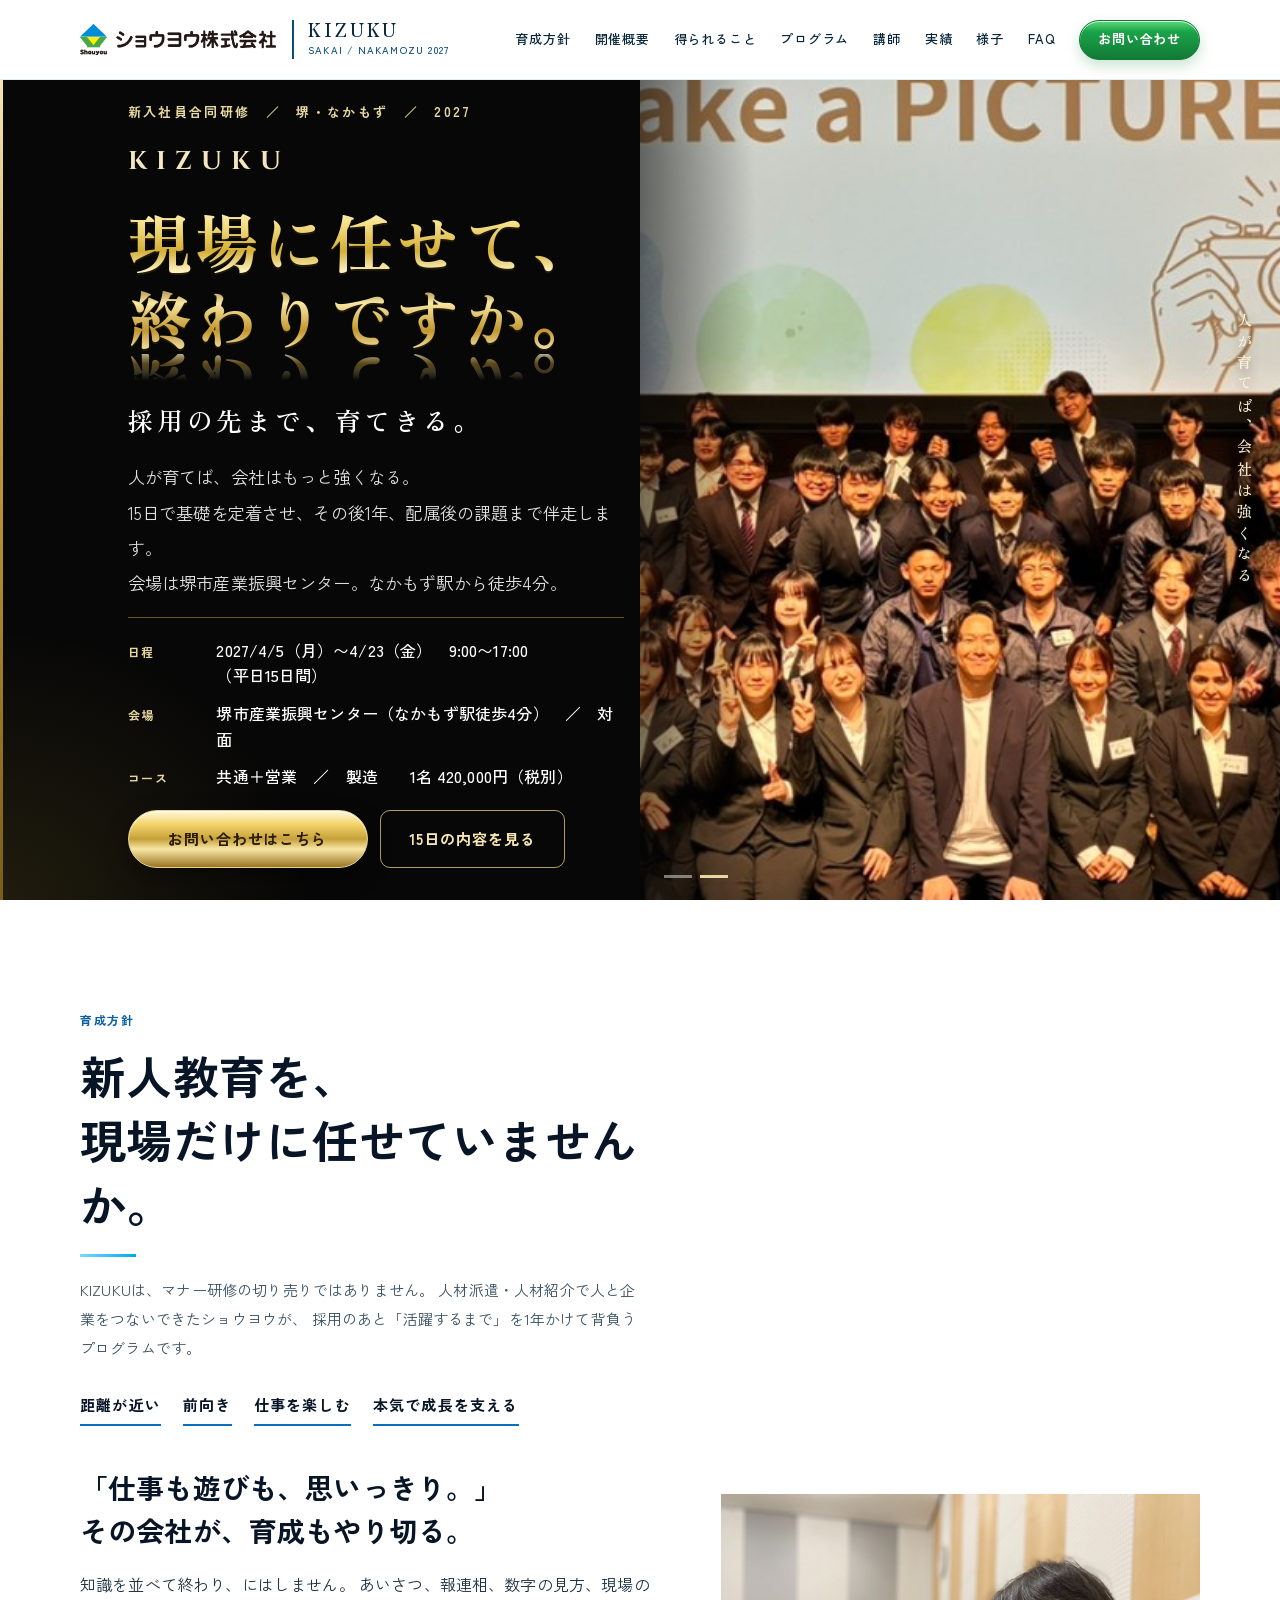
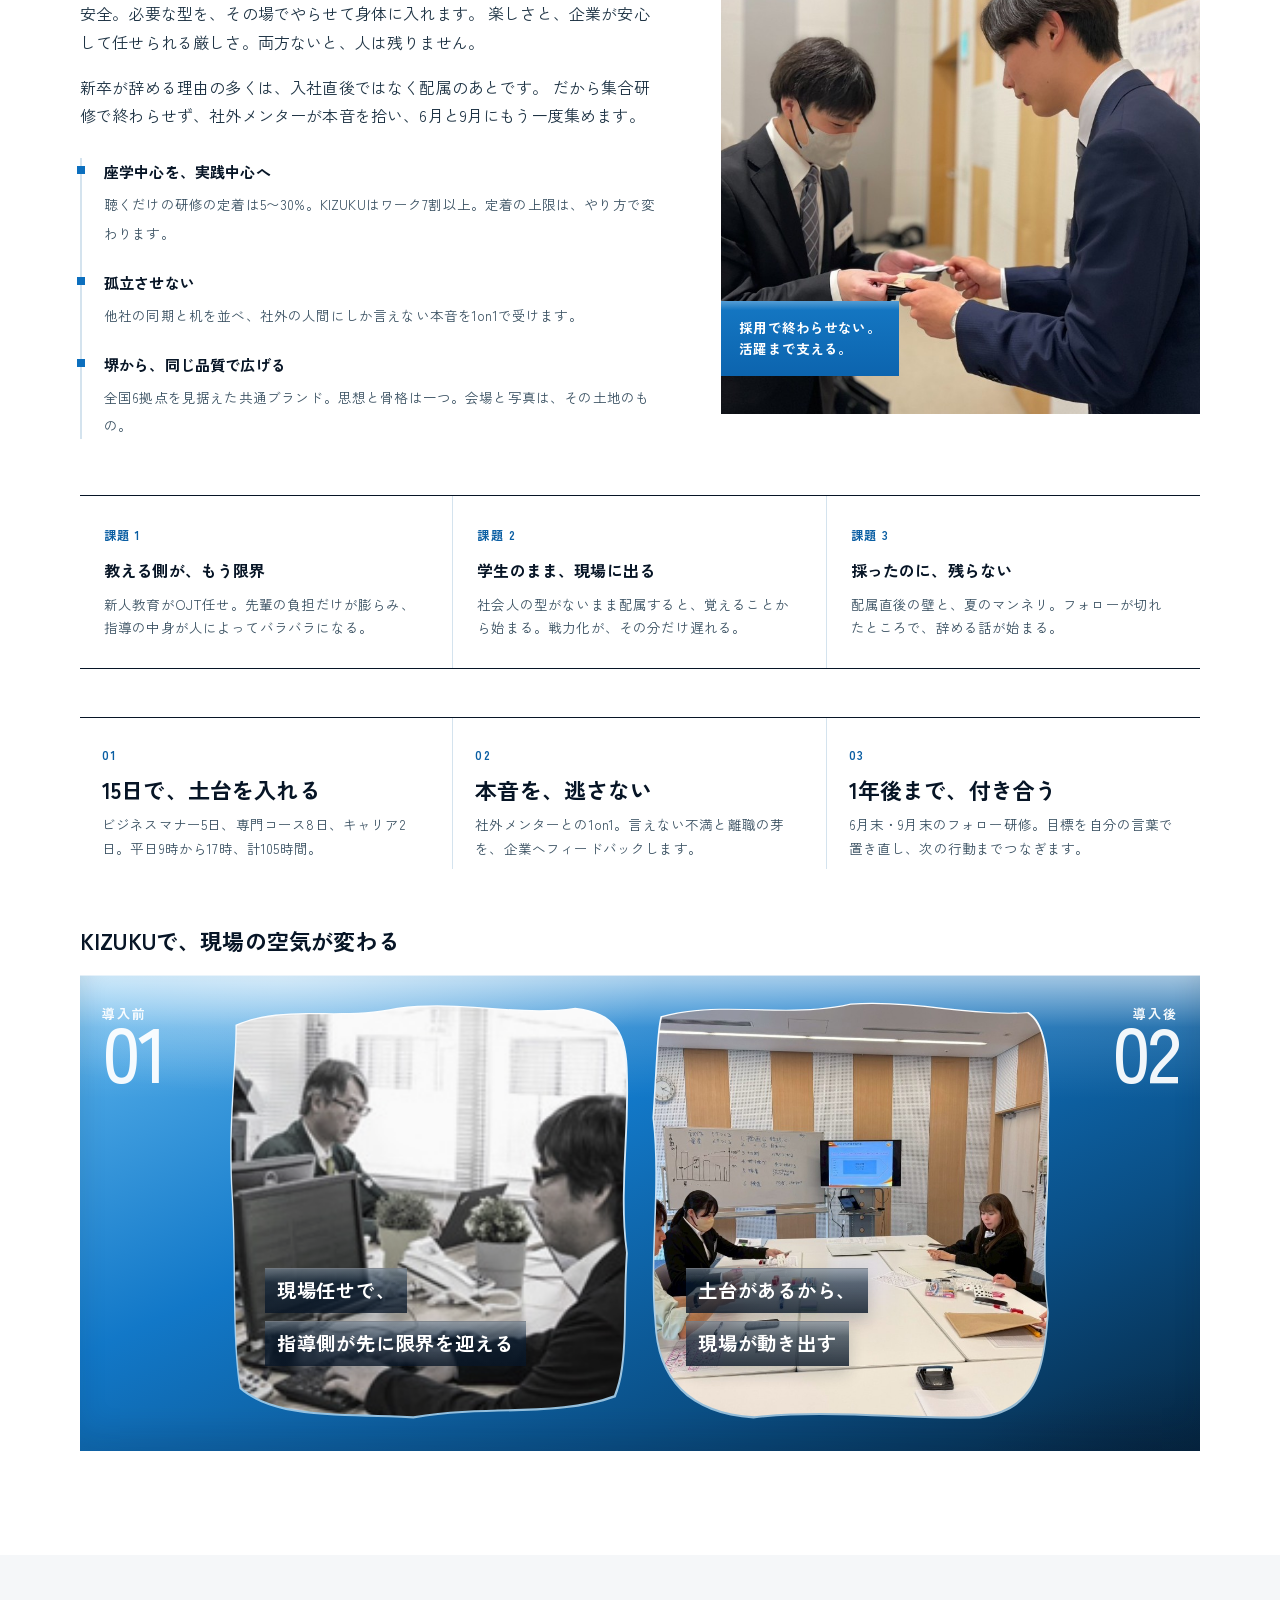
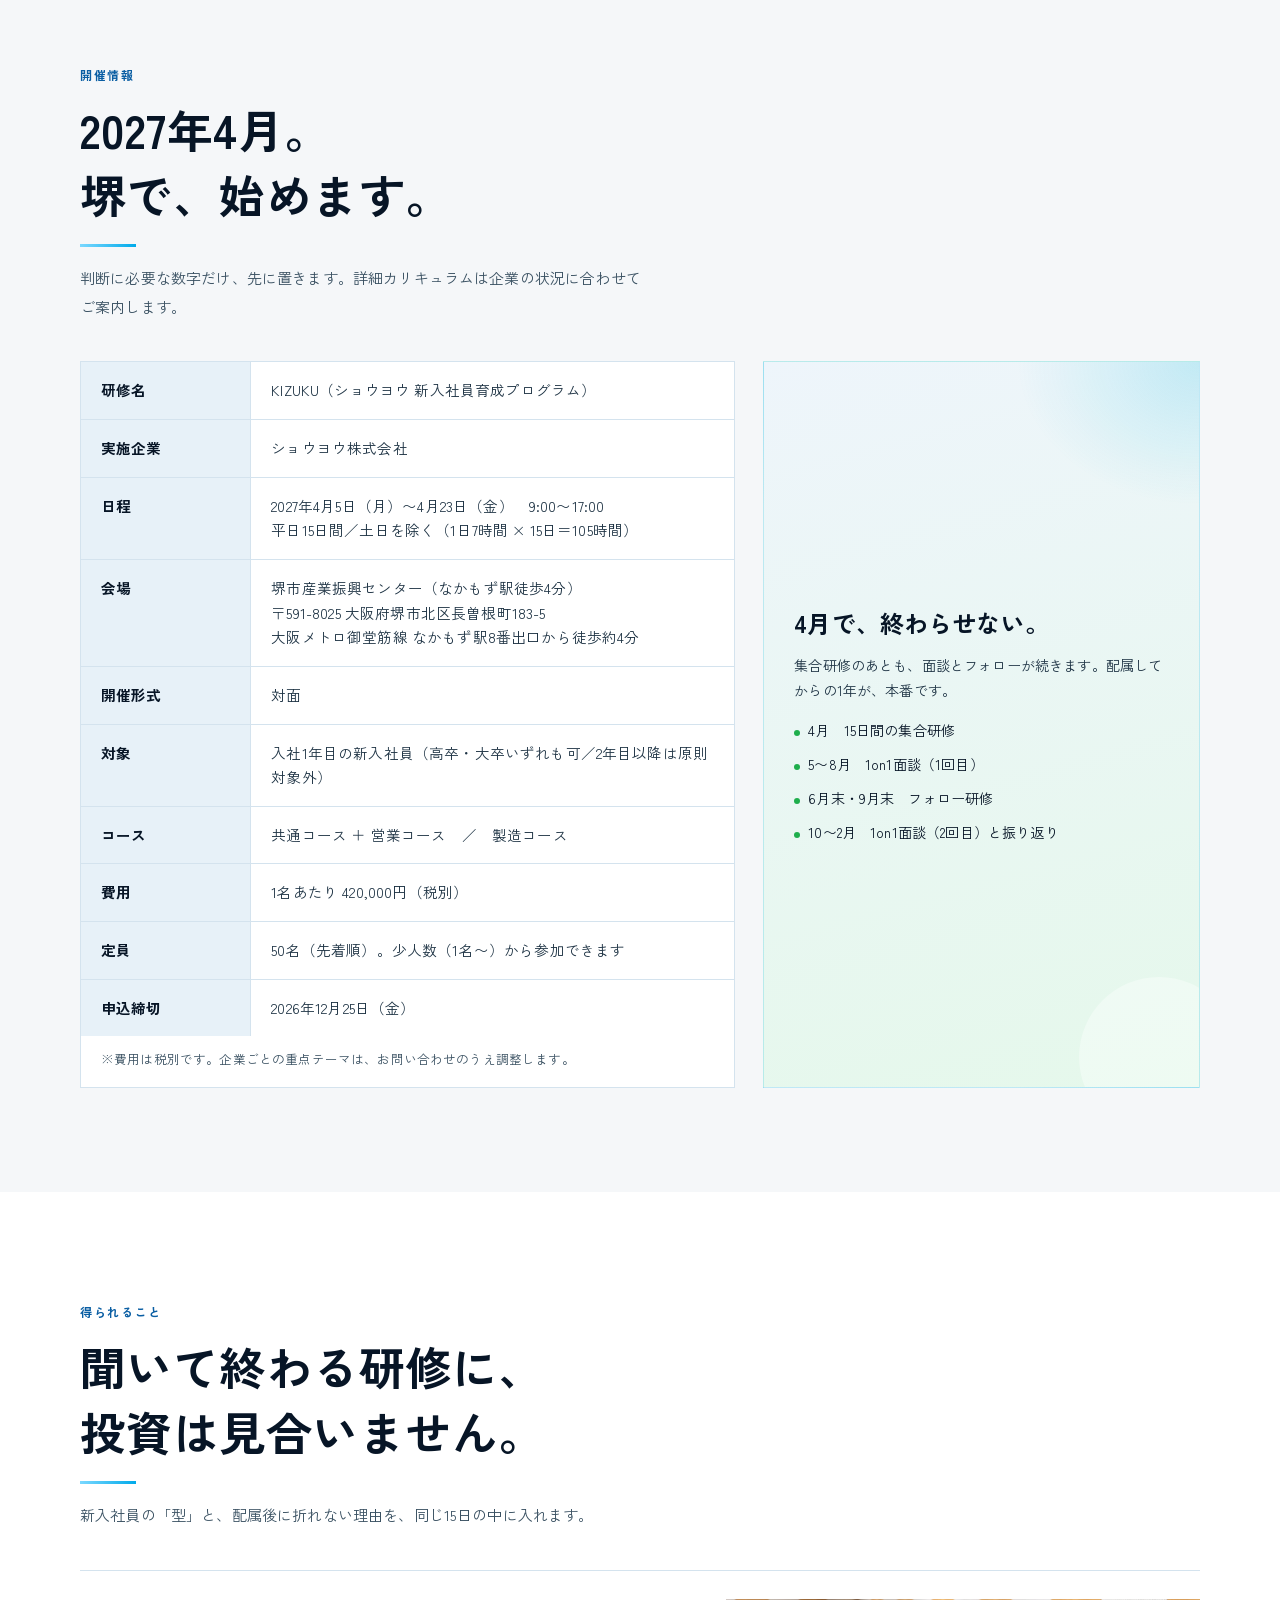
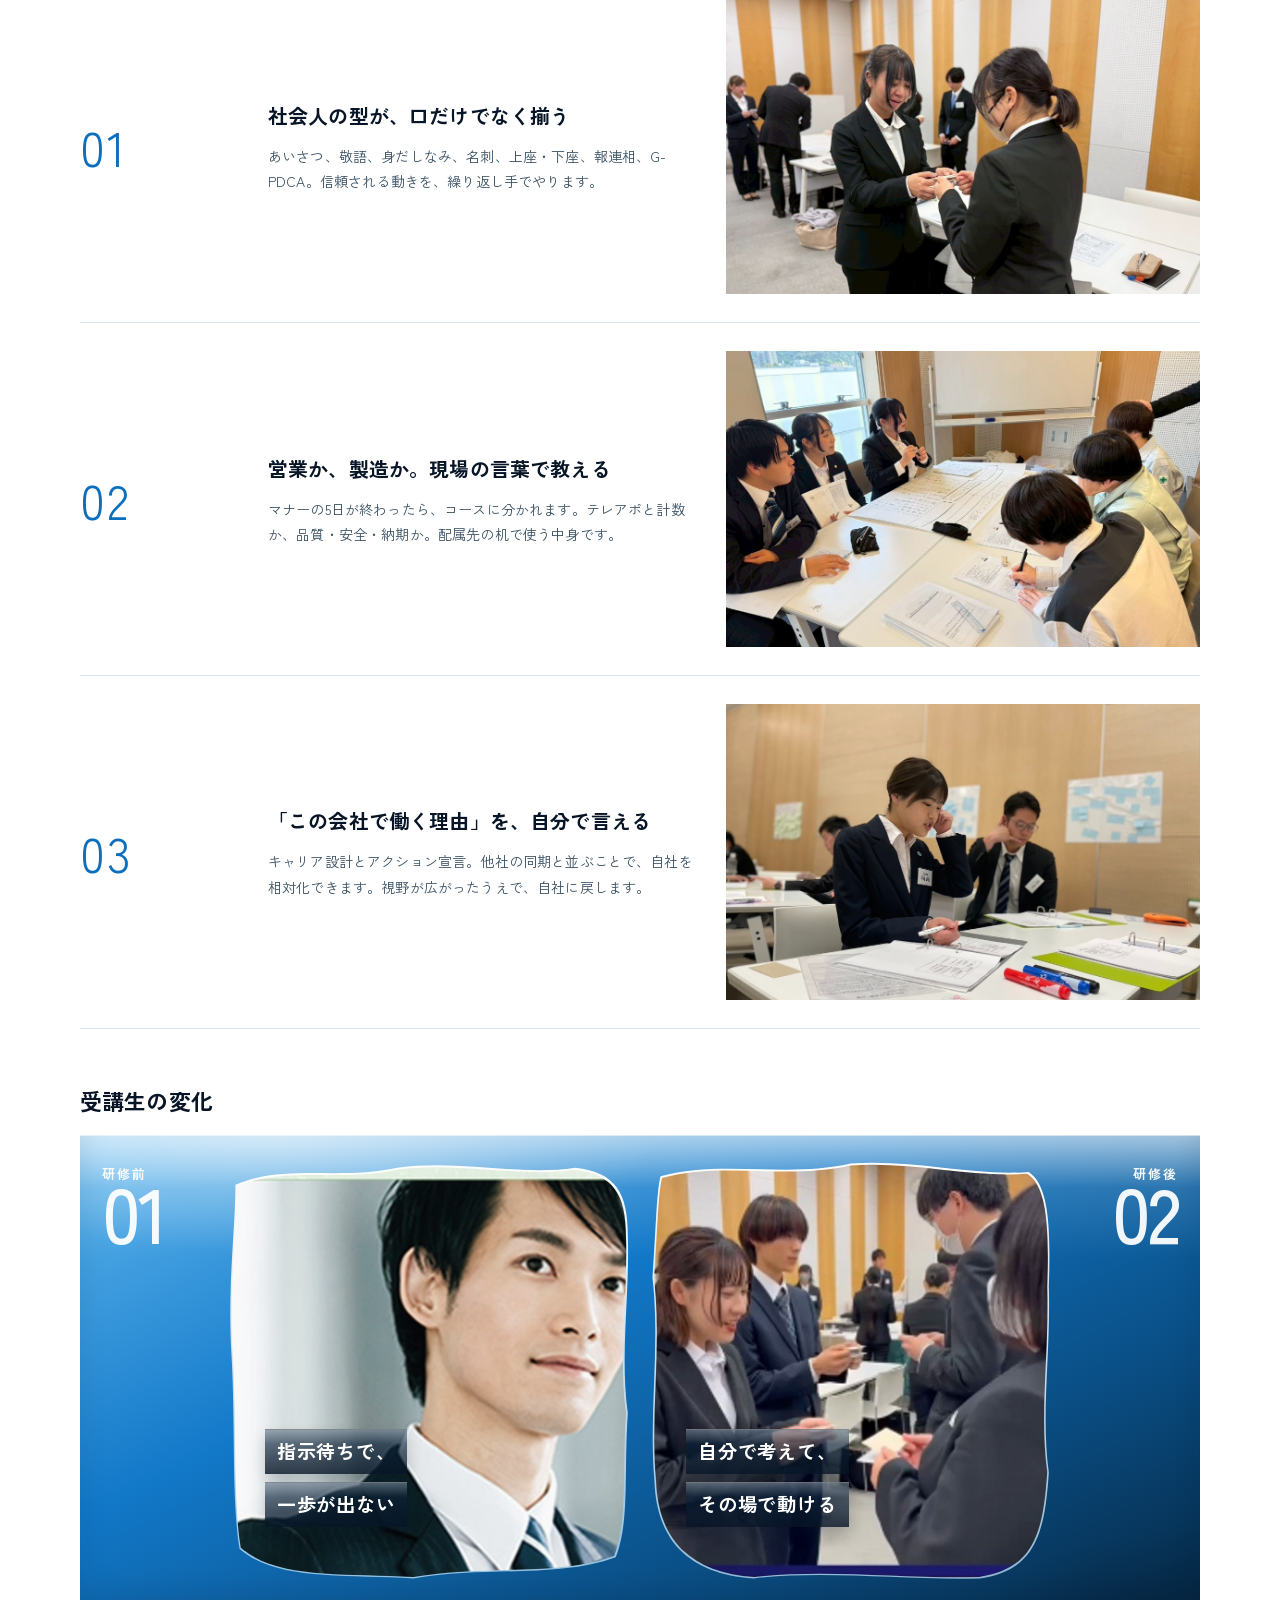
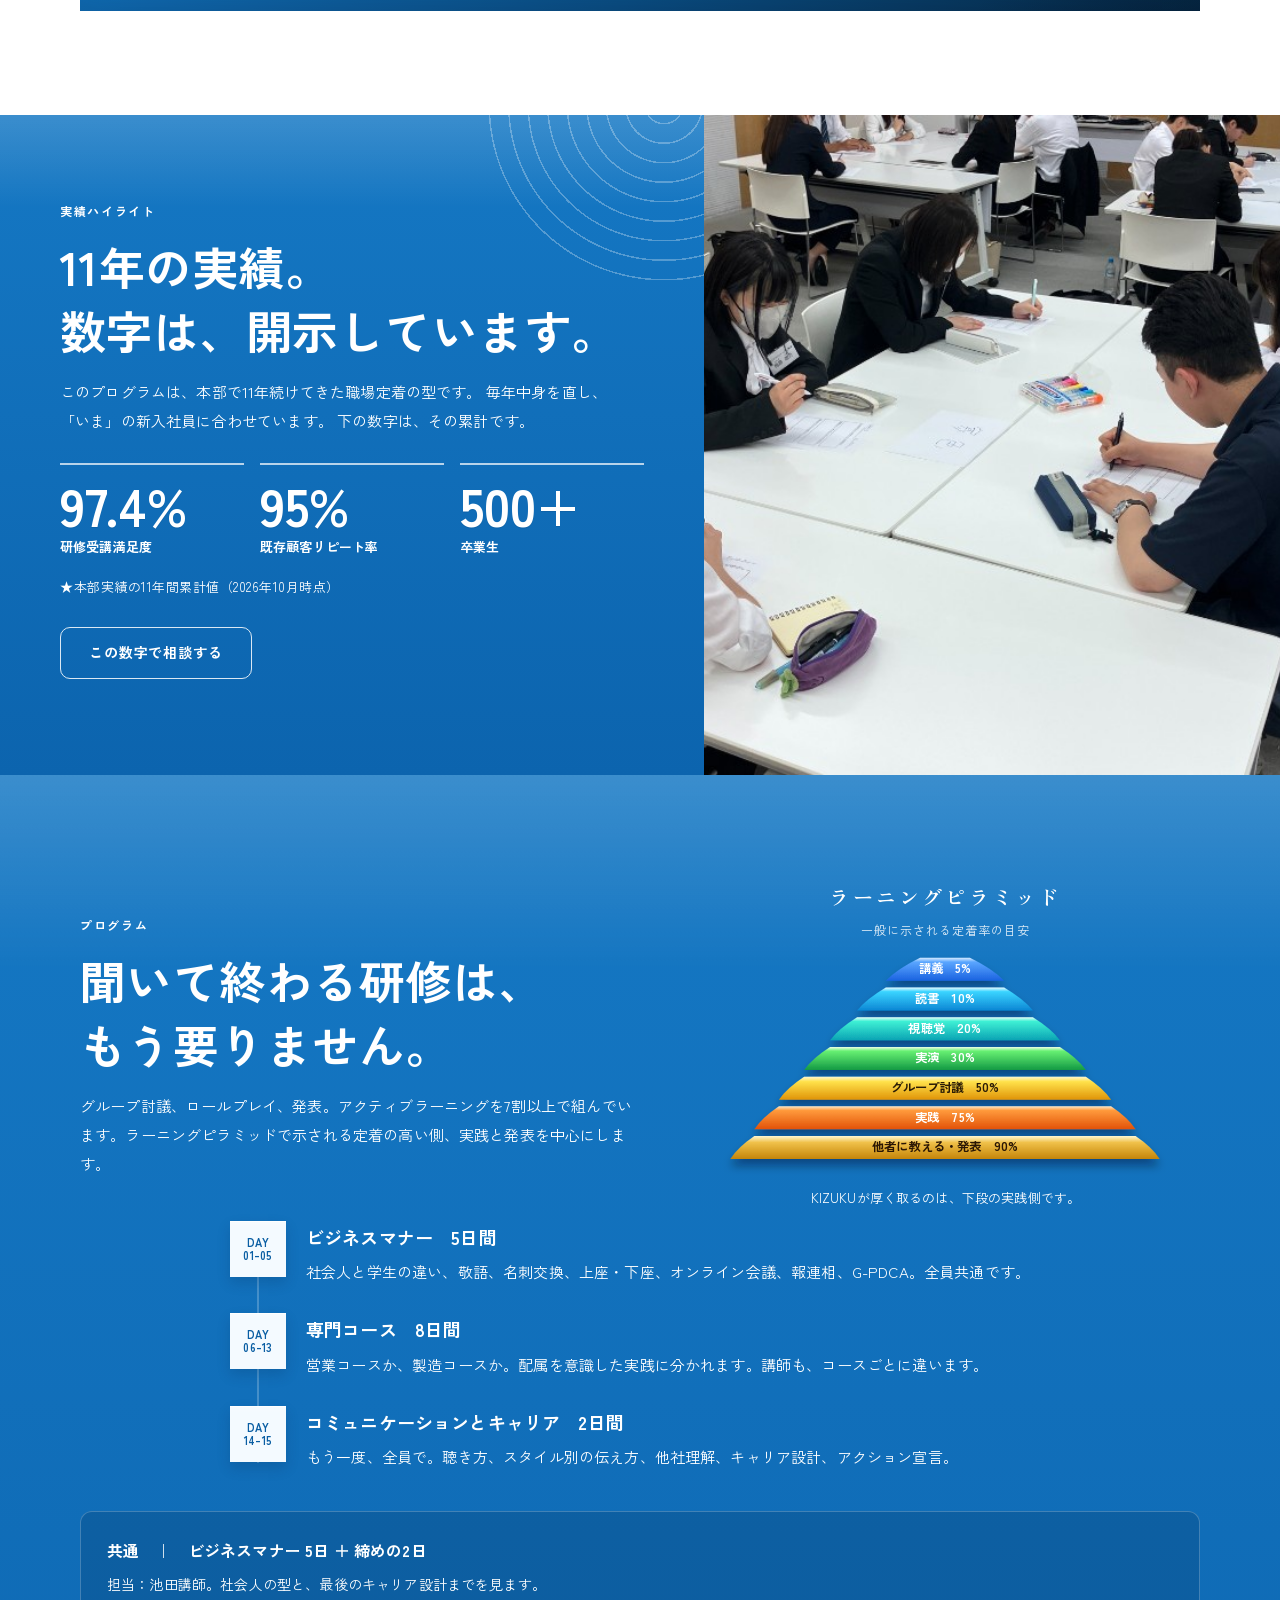
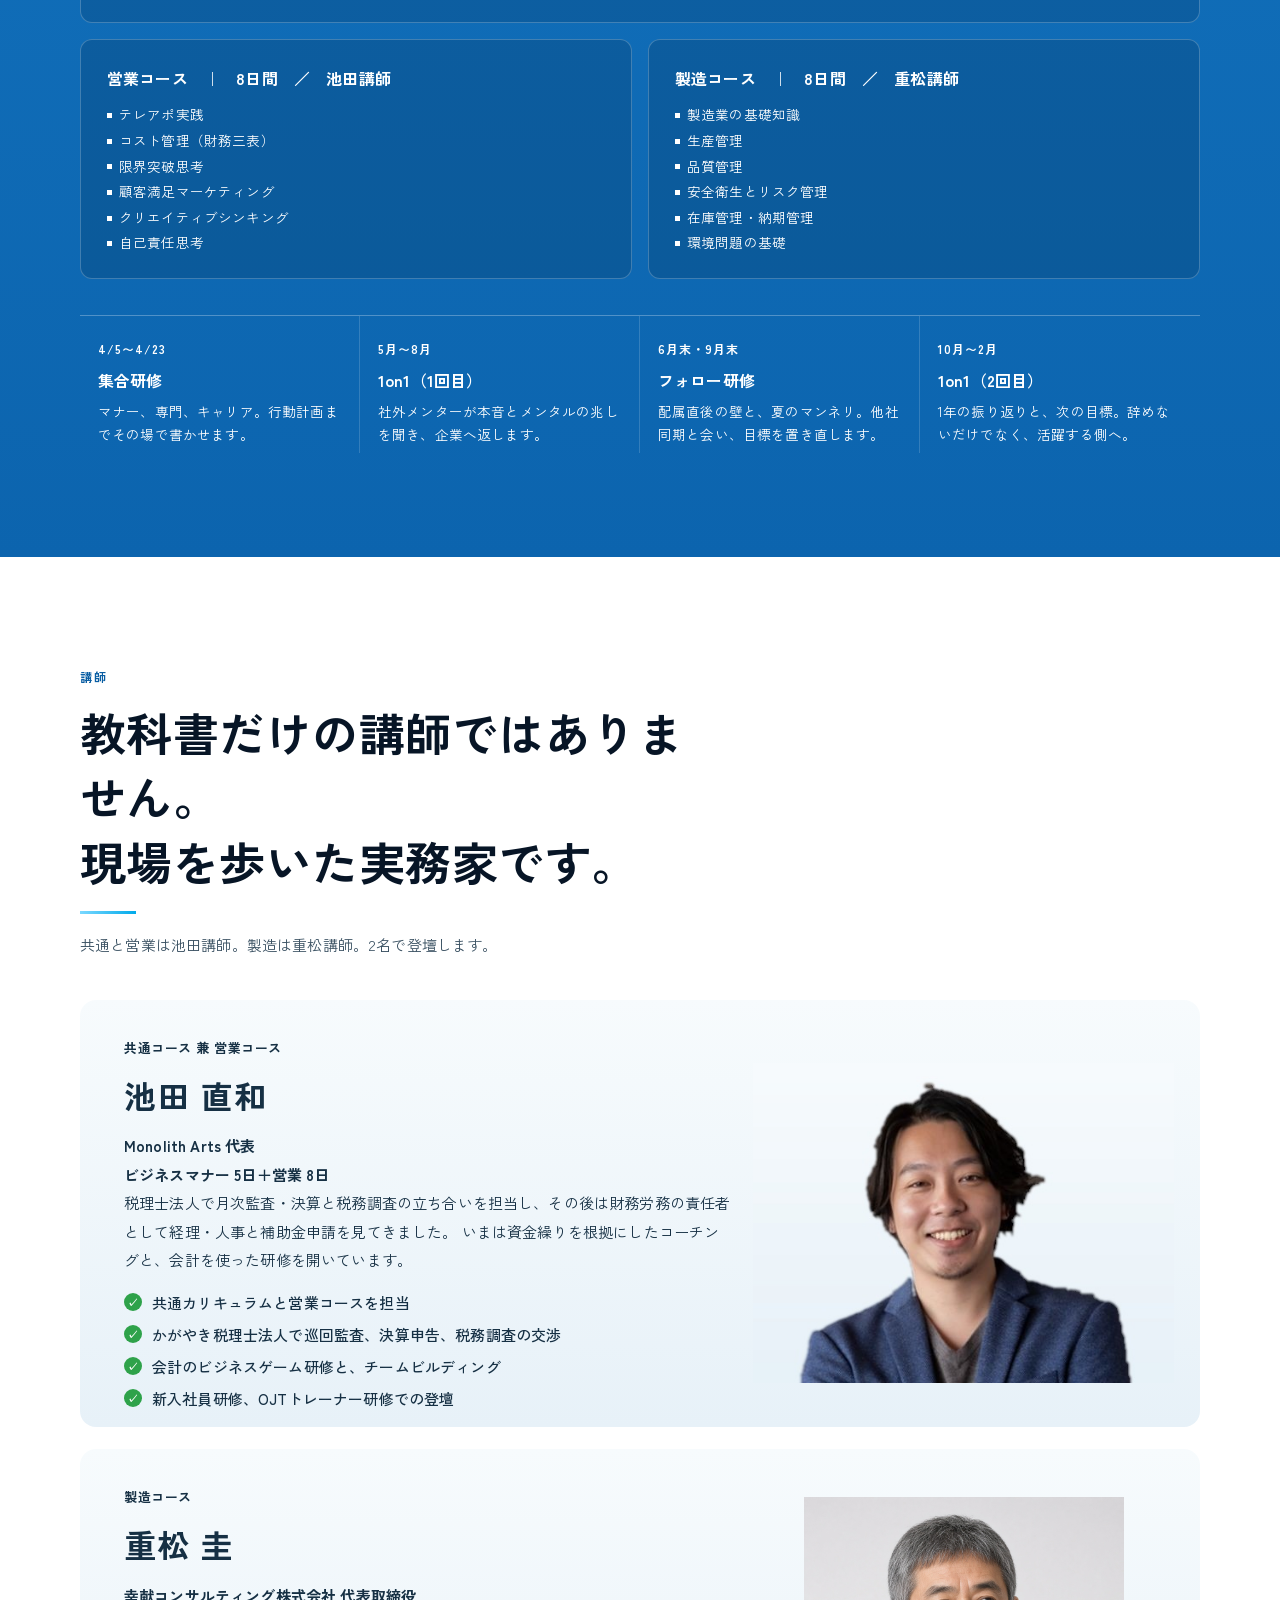
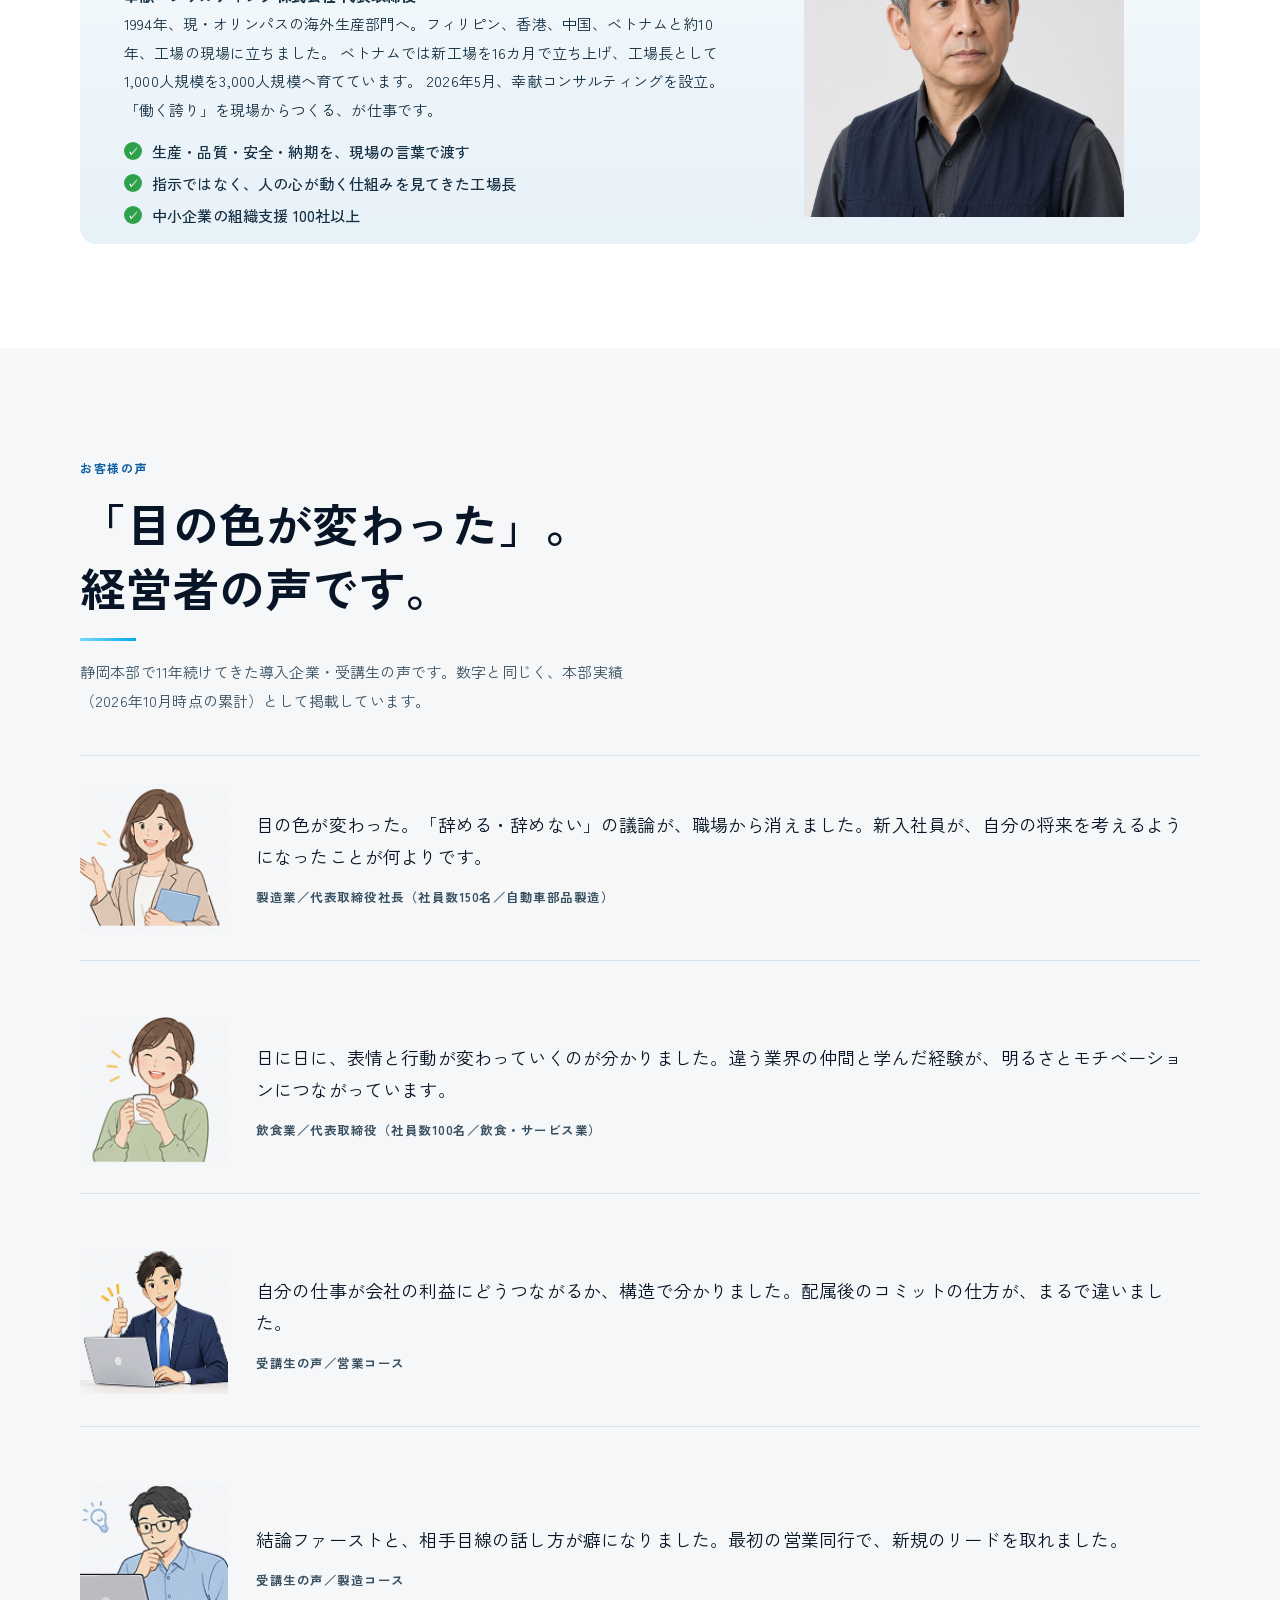
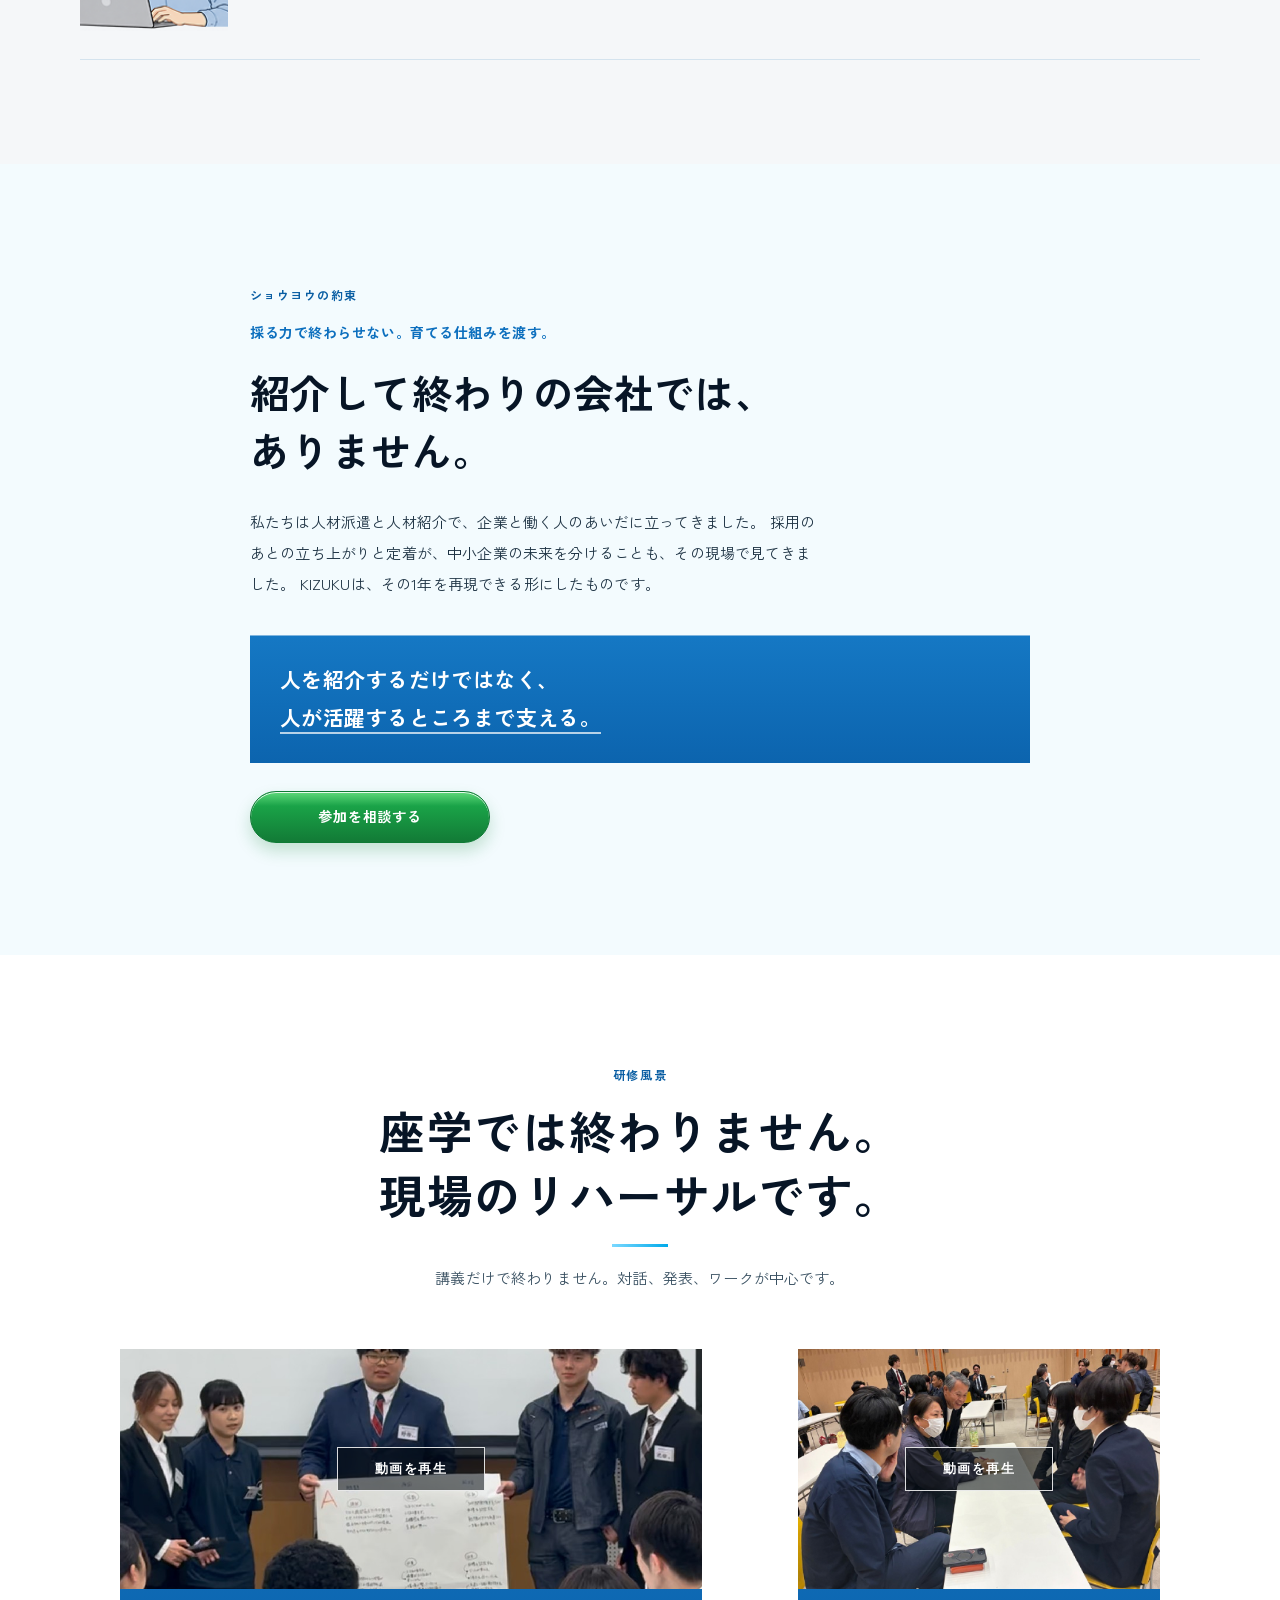
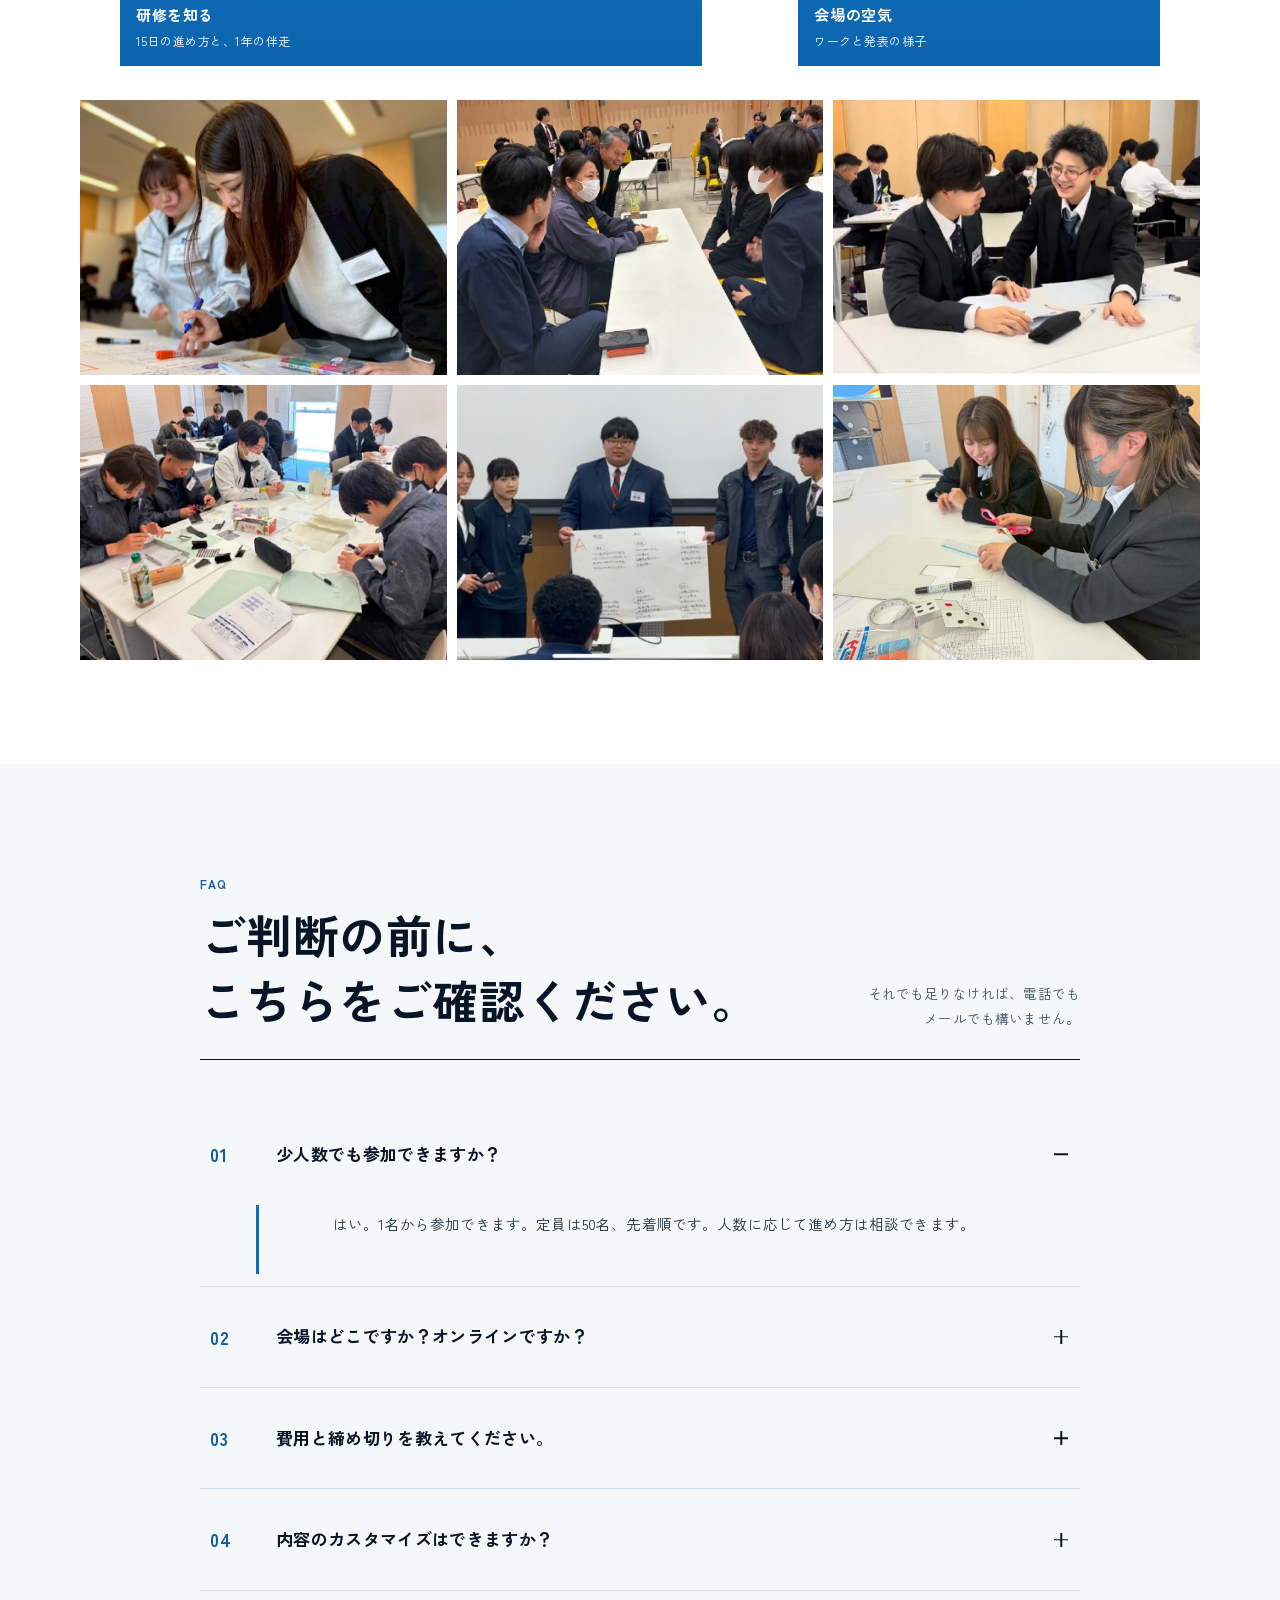
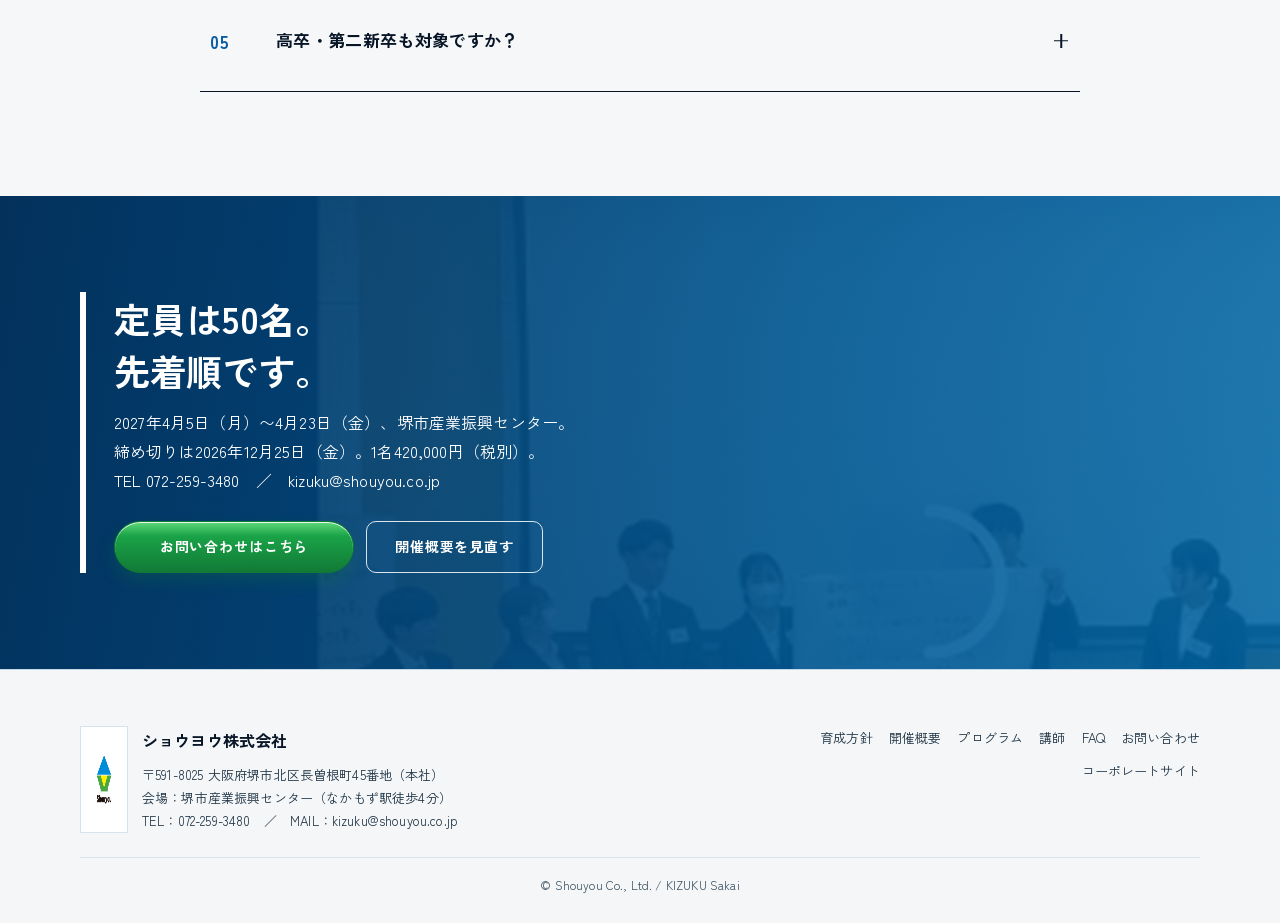
==== commit 76032459: "Update the before-and-after banner to the brush-frame layout. Co-authored-by: Cursor <cursoragent@cu" ====
--- a/index.html
+++ b/index.html
@@ -168,24 +168,41 @@
         </div>
 
         <div class="vbanner fade">
+          <svg class="vbanner__defs" aria-hidden="true" focusable="false">
+            <defs>
+              <mask id="vb-brush-a" maskContentUnits="objectBoundingBox">
+                <path fill="white" d="M.02.06 C.14.01.28.05.42.02 C.58.0.72.04.86.02 C.96.03.99.08.99.18 C.995.32.97.46.99.6 C.98.74.995.86.96.94 C.82.99.64.96.46.99 C.28.98.12.995.03.92 C.01.8.02.62.01.46 C.0.3.02.16.02.06Z"/>
+              </mask>
+              <mask id="vb-brush-b" maskContentUnits="objectBoundingBox">
+                <path fill="white" d="M.03.04 C.18.0.34.045.5.01 C.66.0.8.04.94.03 C.99.06.995.16.99.3 C.995.46.97.6.99.74 C.98.88.96.97.82.99 C.64.995.44.97.26.99 C.1.98.02.9.015.76 C.0.6.03.44.01.28 C.02.14.02.08.03.04Z"/>
+              </mask>
+            </defs>
+          </svg>
           <div class="vbanner__head">
             <h3>KIZUKUで、現場の空気が変わる</h3>
           </div>
           <div class="vbanner__split">
             <figure class="vbanner__pane vbanner__pane--before">
-              <img src="assets/img/company_photo1.jpg" alt="教育が現場の机に乗っている状態" width="900" height="560">
-              <figcaption>
-                <span>導入前</span>
-                <strong>現場任せで、<br>指導側が先に限界を迎える</strong>
-              </figcaption>
+              <div class="vbanner__frame">
+                <span class="vbanner__paint" aria-hidden="true"></span>
+                <img src="assets/img/company_photo1.jpg" alt="教育が現場の机に乗っている状態" width="900" height="560">
+                <figcaption>
+                  <span>現場任せで、</span>
+                  <span>指導側が先に限界を迎える</span>
+                </figcaption>
+              </div>
+              <p class="vbanner__index"><span>導入前</span><b>01</b></p>
             </figure>
-            <div class="vbanner__bridge" aria-hidden="true"><span>KIZUKU</span></div>
             <figure class="vbanner__pane vbanner__pane--after">
-              <img src="assets/gallery/kizuku-after.jpg" alt="ホワイトボードを囲んで話し合う受講生" width="1024" height="768" style="object-position:center 42%">
-              <figcaption>
-                <span>導入後</span>
-                <strong>土台があるから、<br>現場が動き出す</strong>
-              </figcaption>
+              <div class="vbanner__frame">
+                <span class="vbanner__paint" aria-hidden="true"></span>
+                <img src="assets/gallery/kizuku-after.jpg" alt="ホワイトボードを囲んで話し合う受講生" width="1024" height="768" style="object-position:center 42%">
+                <figcaption>
+                  <span>土台があるから、</span>
+                  <span>現場が動き出す</span>
+                </figcaption>
+              </div>
+              <p class="vbanner__index"><span>導入後</span><b>02</b></p>
             </figure>
           </div>
         </div>
@@ -278,19 +295,26 @@
           </div>
           <div class="vbanner__split">
             <figure class="vbanner__pane vbanner__pane--before">
-              <img src="assets/img/people-1.jpg" alt="指示を待つ新入社員のイメージ" width="900" height="560">
-              <figcaption>
-                <span>研修前</span>
-                <strong>指示待ちで、<br>一歩が出ない</strong>
-              </figcaption>
+              <div class="vbanner__frame">
+                <span class="vbanner__paint" aria-hidden="true"></span>
+                <img src="assets/img/people-1.jpg" alt="指示を待つ新入社員のイメージ" width="900" height="560" style="object-position:58% 22%">
+                <figcaption>
+                  <span>指示待ちで、</span>
+                  <span>一歩が出ない</span>
+                </figcaption>
+              </div>
+              <p class="vbanner__index"><span>研修前</span><b>01</b></p>
             </figure>
-            <div class="vbanner__bridge" aria-hidden="true"><span>15日</span></div>
             <figure class="vbanner__pane vbanner__pane--after">
-              <img src="assets/gallery/clean-g2.jpg" alt="名札をぼかしたワーク中の受講生" width="640" height="422">
-              <figcaption>
-                <span>研修後</span>
-                <strong>自分で考えて、<br>その場で動ける</strong>
-              </figcaption>
+              <div class="vbanner__frame">
+                <span class="vbanner__paint" aria-hidden="true"></span>
+                <img src="assets/gallery/clean-g2.jpg" alt="名札をぼかしたワーク中の受講生" width="640" height="422">
+                <figcaption>
+                  <span>自分で考えて、</span>
+                  <span>その場で動ける</span>
+                </figcaption>
+              </div>
+              <p class="vbanner__index"><span>研修後</span><b>02</b></p>
             </figure>
           </div>
         </div>
@@ -409,10 +433,10 @@
         <div class="courses fade">
           <div class="course course--lead">
             <h4>共通　｜　ビジネスマナー 5日 ＋ 締めの2日</h4>
-            <p>担当：小川講師。社会人の型と、最後のキャリア設計までを見ます。</p>
+            <p>担当：池田講師。社会人の型と、最後のキャリア設計までを見ます。</p>
           </div>
           <div class="course">
-            <h4>営業コース　｜　8日間　／　小川講師</h4>
+            <h4>営業コース　｜　8日間　／　池田講師</h4>
             <ul>
               <li>テレアポ実践</li>
               <li>コスト管理（財務三表）</li>
@@ -466,26 +490,27 @@
           <p class="kicker">講師</p>
           <h2 class="ttl ttl--display">教科書だけの講師ではありません。<br>現場を歩いた実務家です。</h2>
           <hr class="rule">
-          <p class="desc" style="margin-top:16px">共通と営業は小川講師。製造は重松講師。池田直和が、資金繰りと新入社員研修で登壇します。</p>
+          <p class="desc" style="margin-top:16px">共通と営業は池田講師。製造は重松講師。2名で登壇します。</p>
         </div>
         <div class="profiles">
           <article class="profile fade">
             <div>
               <em>共通コース 兼 営業コース</em>
-              <h3>小川 講師</h3>
-              <p class="profile__role">ビジネスマナー 5日＋営業 8日<br>共通の締め</p>
+              <h3>池田 直和</h3>
+              <p class="profile__role">Monolith Arts 代表<br>ビジネスマナー 5日＋営業 8日</p>
               <p>
-                社会人の型と、営業の基本動作を担当します。
-                名刺、報連相、テレアポ、財務三表、顧客満足。
-                説明で終わらせず、その場で実践し、修正し、再度実践します。
+                税理士法人で月次監査・決算と税務調査の立ち合いを担当し、その後は財務労務の責任者として経理・人事と補助金申請を見てきました。
+                いまは資金繰りを根拠にしたコーチングと、会計を使った研修を開いています。
               </p>
               <ul>
-                <li>共通カリキュラムと営業コースを一貫して担当</li>
-                <li>対人の実践と、数字で考える習慣を同じ週に入れる</li>
+                <li>共通カリキュラムと営業コースを担当</li>
+                <li>かがやき税理士法人で巡回監査、決算申告、税務調査の交渉</li>
+                <li>会計のビジネスゲーム研修と、チームビルディング</li>
+                <li>新入社員研修、OJTトレーナー研修での登壇</li>
               </ul>
             </div>
             <figure class="profile__photo">
-              <img src="assets/img/portrait-ogawa.jpg" alt="小川講師のポートレート" width="800" height="800">
+              <img src="assets/img/instructor-ikeda.jpg" alt="池田直和" width="494" height="376">
             </figure>
           </article>
           <article class="profile fade">
@@ -506,25 +531,6 @@
             </div>
             <figure class="profile__photo">
               <img src="assets/img/portrait-shigematsu.jpg" alt="重松圭のポートレート" width="800" height="800">
-            </figure>
-          </article>
-          <article class="profile fade">
-            <div>
-              <em>キャッシュフローコーチ</em>
-              <h3>池田 直和</h3>
-              <p class="profile__role">Monolith Arts 代表</p>
-              <p>
-                税理士法人で月次監査・決算と税務調査の立ち合いを担当し、その後は財務労務の責任者として経理・人事と補助金申請を見てきました。
-                いまは資金繰りを根拠にしたコーチングと、会計を使った研修を開いています。
-              </p>
-              <ul>
-                <li>かがやき税理士法人で巡回監査、決算申告、税務調査の交渉</li>
-                <li>会計のビジネスゲーム研修と、チームビルディング</li>
-                <li>新入社員研修、OJTトレーナー研修での登壇</li>
-              </ul>
-            </div>
-            <figure class="profile__photo">
-              <img src="assets/img/instructor-ikeda.jpg" alt="池田直和" width="494" height="376">
             </figure>
           </article>
         </div>
--- a/css/style.css
+++ b/css/style.css
@@ -441,53 +441,83 @@
   margin:0;
   font-family:var(--display);font-size:22px;line-height:1.45;color:var(--ink);
 }
+.vbanner__defs{position:absolute;width:0;height:0;overflow:hidden}
 .vbanner__split{
+  position:relative;
   display:grid;
-  grid-template-columns:1fr 72px 1fr;
-  align-items:stretch;
-  min-height:320px;
-  overflow:hidden;
-}
-.vbanner__pane{
-  position:relative;margin:0;overflow:hidden;min-height:320px;
-}
-.vbanner__pane img{
-  width:100%;height:100%;min-height:320px;object-fit:cover;
-}
-.vbanner__pane--before img{filter:saturate(.85) contrast(.95)}
-.vbanner__pane figcaption{
-  position:absolute;left:0;right:0;bottom:0;
-  padding:28px 24px 24px;
-  color:var(--white);
-  background:linear-gradient(0deg, rgba(18,28,26,.82) 0%, rgba(18,28,26,.2) 70%, transparent 100%);
-}
-.vbanner__pane--before figcaption{
-  background:linear-gradient(0deg, rgba(70,40,36,.88) 0%, rgba(70,40,36,.25) 70%, transparent 100%);
-}
-.vbanner__pane--after figcaption{
-  background:linear-gradient(0deg, rgba(0,110,170,.9) 0%, rgba(0,110,170,.2) 70%, transparent 100%);
-}
-.vbanner__pane span{
-  display:inline-block;margin-bottom:8px;
-  font-size:11px;font-weight:700;letter-spacing:.16em;
-}
-.vbanner__pane--before span{color:#ffc9c0}
-.vbanner__pane--after span{color:#fff}
-.vbanner__pane strong{
+  grid-template-columns:1fr 1fr;
+  gap:12px 20px;
+  padding:26px 22px 30px;
+  background:
+    linear-gradient(180deg, rgba(255,255,255,.62) 0%, rgba(255,255,255,.12) 11%, rgba(255,255,255,0) 26%),
+    radial-gradient(55% 40% at 18% 0%, rgba(255,255,255,.4), transparent 62%),
+    radial-gradient(40% 50% at 100% 110%, rgba(4,24,48,.4), transparent 55%),
+    linear-gradient(155deg, #5eb6ee 0%, #1278c8 38%, #0a4f86 72%, #062844 100%);
+  box-shadow:inset 0 1px 0 rgba(255,255,255,.55), inset 0 -18px 28px rgba(7,21,38,.12);
+}
+.vbanner__pane{position:relative;z-index:1;margin:0;min-height:0}
+.vbanner__frame{
+  position:relative;
+  width:76%;
+  height:420px;
+}
+.vbanner__pane--before .vbanner__frame{margin-left:auto}
+.vbanner__pane--after .vbanner__frame{margin-right:auto}
+.vbanner__index{position:absolute;top:8px;z-index:2;margin:0;color:rgba(255,255,255,.94);line-height:.82}
+.vbanner__pane--before .vbanner__index{left:0;text-align:left}
+.vbanner__pane--after .vbanner__index{right:0;text-align:right}
+.vbanner__paint,
+.vbanner__frame img{
+  position:absolute;inset:0;
+  width:100%;height:100%;
+  -webkit-mask-repeat:no-repeat;
+  mask-repeat:no-repeat;
+  -webkit-mask-size:100% 100%;
+  mask-size:100% 100%;
+}
+.vbanner__pane--before .vbanner__paint,
+.vbanner__pane--before .vbanner__frame img{
+  -webkit-mask-image:url(#vb-brush-a);
+  mask-image:url(#vb-brush-a);
+}
+.vbanner__pane--after .vbanner__paint,
+.vbanner__pane--after .vbanner__frame img{
+  -webkit-mask-image:url(#vb-brush-b);
+  mask-image:url(#vb-brush-b);
+}
+.vbanner__paint{
+  background:linear-gradient(180deg, rgba(255,255,255,.98) 0%, rgba(190,224,245,.75) 100%);
+  transform:scale(1.008);
+}
+.vbanner__frame img{object-fit:cover;display:block}
+.vbanner__pane--before img{filter:saturate(.72) contrast(.96)}
+.vbanner__frame figcaption{
+  position:absolute;left:9%;right:8%;bottom:13%;
+  z-index:2;margin:0;padding:0;
+  display:grid;justify-items:start;gap:8px;
+  background:none;
+}
+.vbanner__frame figcaption span{
+  display:inline-block;max-width:100%;
+  padding:8px 12px;
+  background:
+    linear-gradient(180deg, rgba(255,255,255,.28) 0%, rgba(255,255,255,0) 32%),
+    linear-gradient(180deg, rgba(12,40,68,.55) 0%, rgba(7,21,38,.82) 100%);
+  border-top:1px solid rgba(255,255,255,.4);
+  box-shadow:0 8px 16px rgba(7,21,38,.18);
+  color:#fff;
+  font-family:var(--display);
+  font-size:clamp(16px,1.5vw,20px);font-weight:700;line-height:1.45;letter-spacing:.04em;
+}
+.vbanner__index span{
+  display:block;
+  font-size:13px;font-weight:600;letter-spacing:.16em;
+}
+.vbanner__index b{
   display:block;
   font-family:var(--display);
-  font-size:clamp(18px,2vw,24px);font-weight:700;line-height:1.45;letter-spacing:.04em;
-}
-.vbanner__bridge{
-  display:grid;place-items:center;
-  background:var(--gloss), var(--panel);color:var(--white);
-}
-.vbanner__bridge span{
-  writing-mode:vertical-rl;
-  font-family:var(--display);
-  font-size:14px;font-weight:700;letter-spacing:.28em;
-}
-.vbanner--trainee .vbanner__bridge{background:var(--cyan-ink)}
+  font-size:76px;font-weight:500;letter-spacing:-.04em;
+}
 
 /* Overview */
 .overview{
@@ -1133,10 +1163,13 @@
   .inst__photos{min-height:420px}
   .trust__copy{padding:48px 28px}
   .issues article{border-right:0;border-bottom:1px solid var(--line)}
-  .vbanner__split{grid-template-columns:1fr;min-height:0}
-  .vbanner__bridge{min-height:48px}
-  .vbanner__bridge span{writing-mode:horizontal-tb;letter-spacing:.12em}
-  .vbanner__pane,.vbanner__pane img{min-height:240px}
+  .vbanner__split{grid-template-columns:1fr;gap:36px;padding:22px 16px 26px}
+  .vbanner__frame{width:88%;height:340px}
+  .vbanner__pane--before .vbanner__frame{margin-left:0}
+  .vbanner__pane--after .vbanner__frame{margin-left:auto;margin-right:0}
+  .vbanner__pane--before .vbanner__index{left:auto;right:0;text-align:right}
+  .vbanner__pane--after .vbanner__index{left:0;right:auto;text-align:left;top:0}
+  .vbanner__index b{font-size:64px}
 }
 @media (max-width:720px){
   .wrap{width:min(100% - 28px,var(--max))}
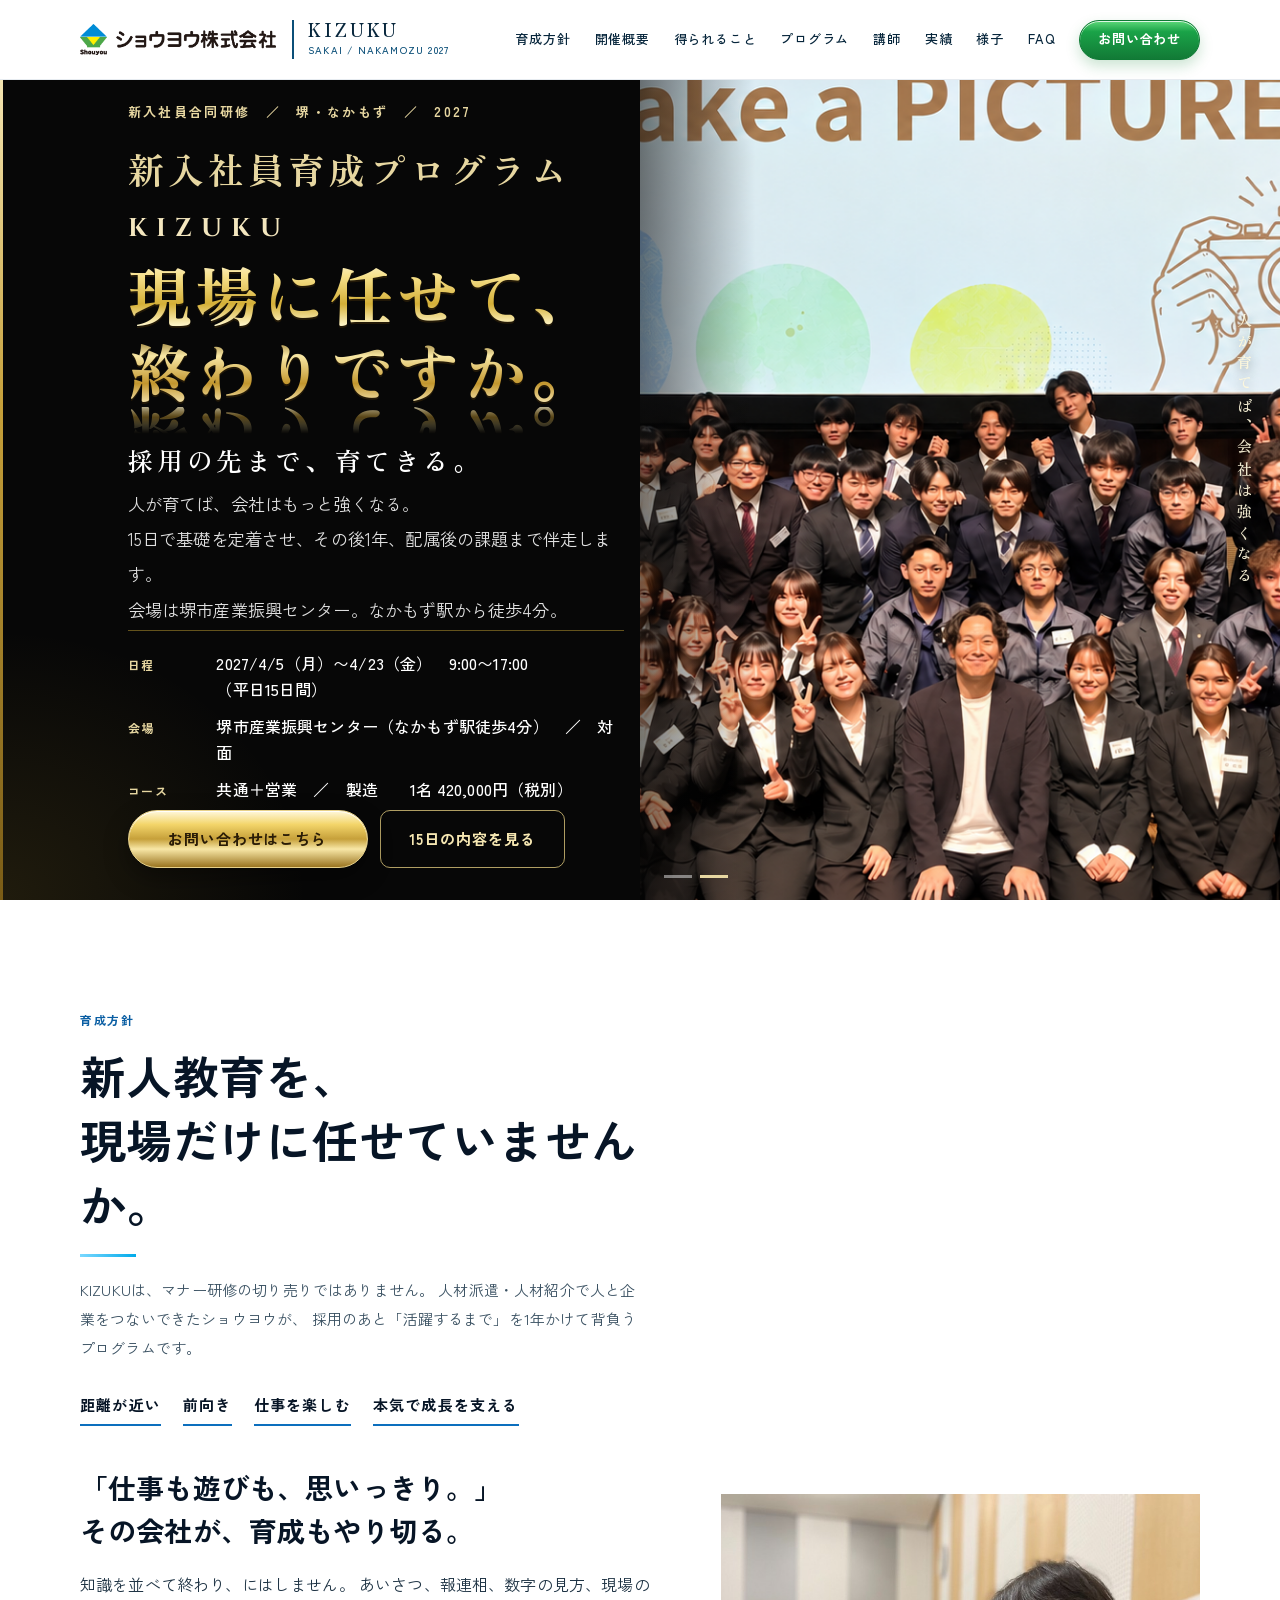
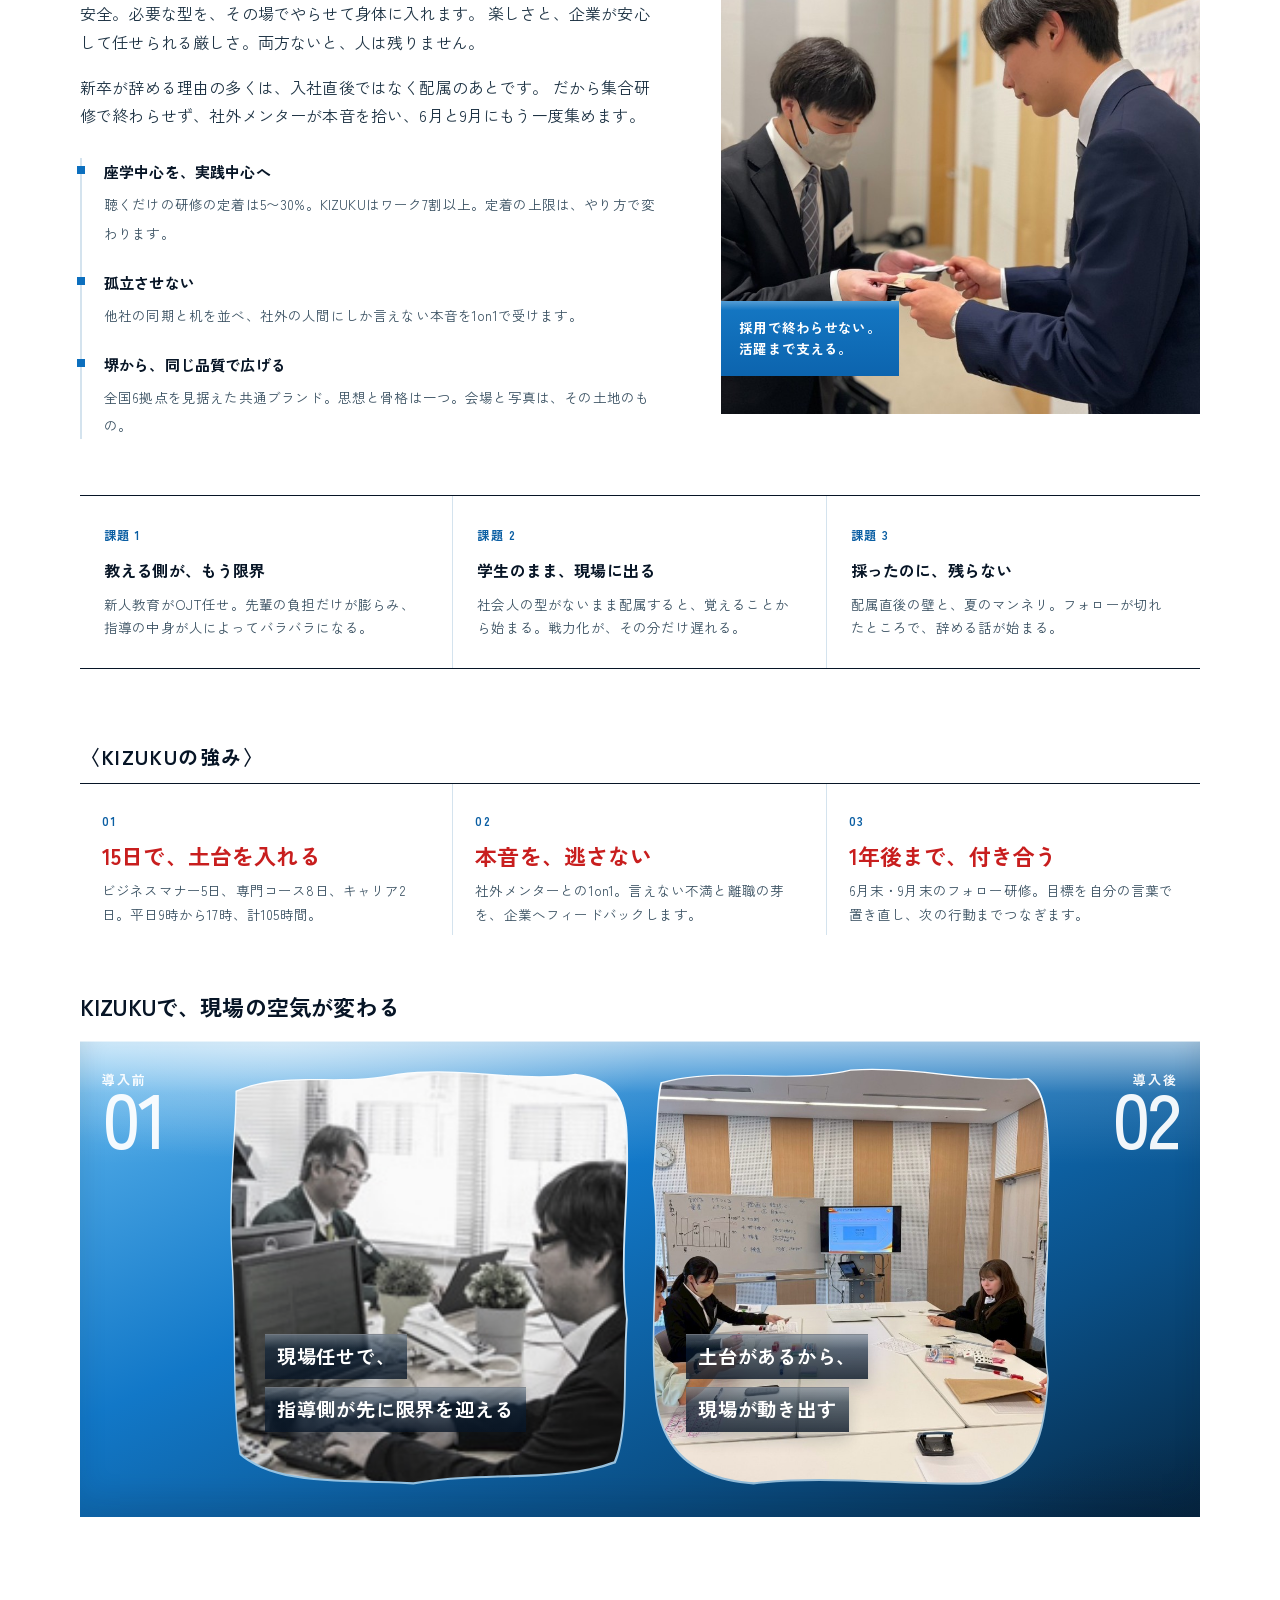
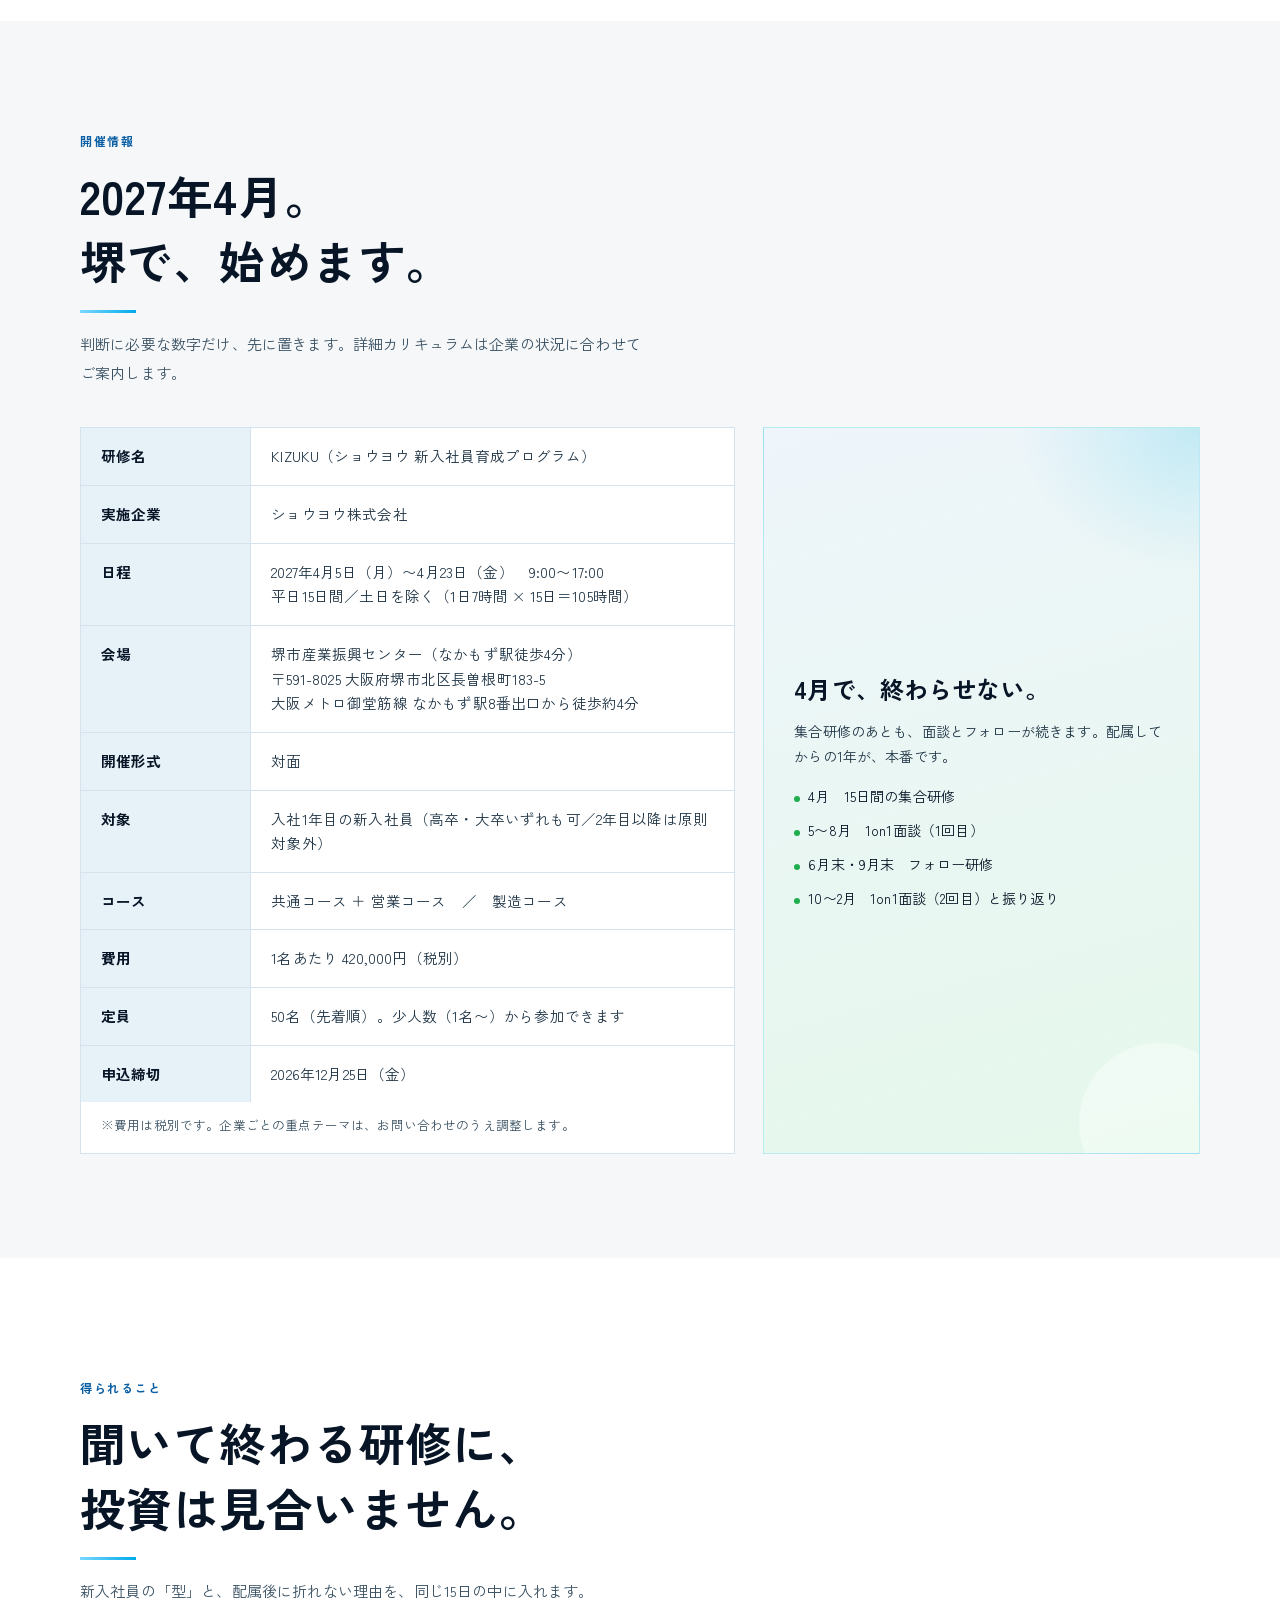
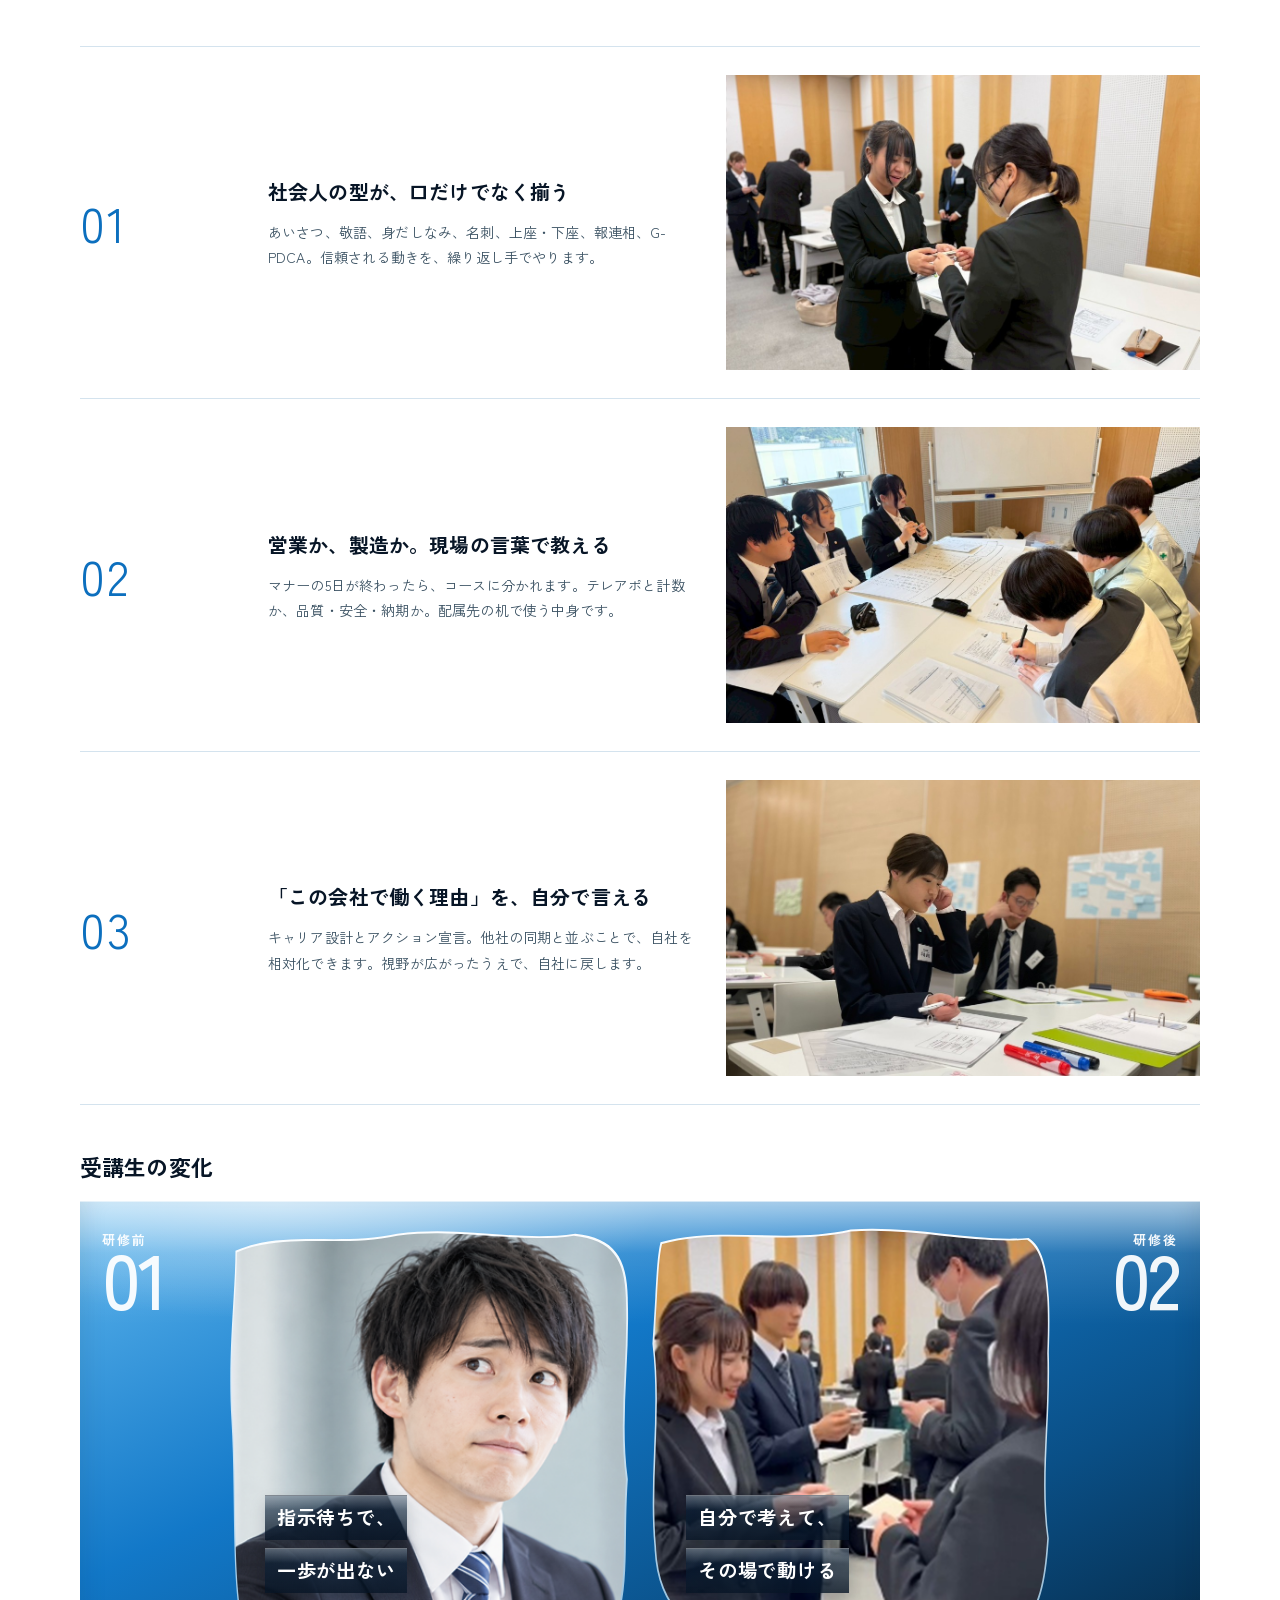
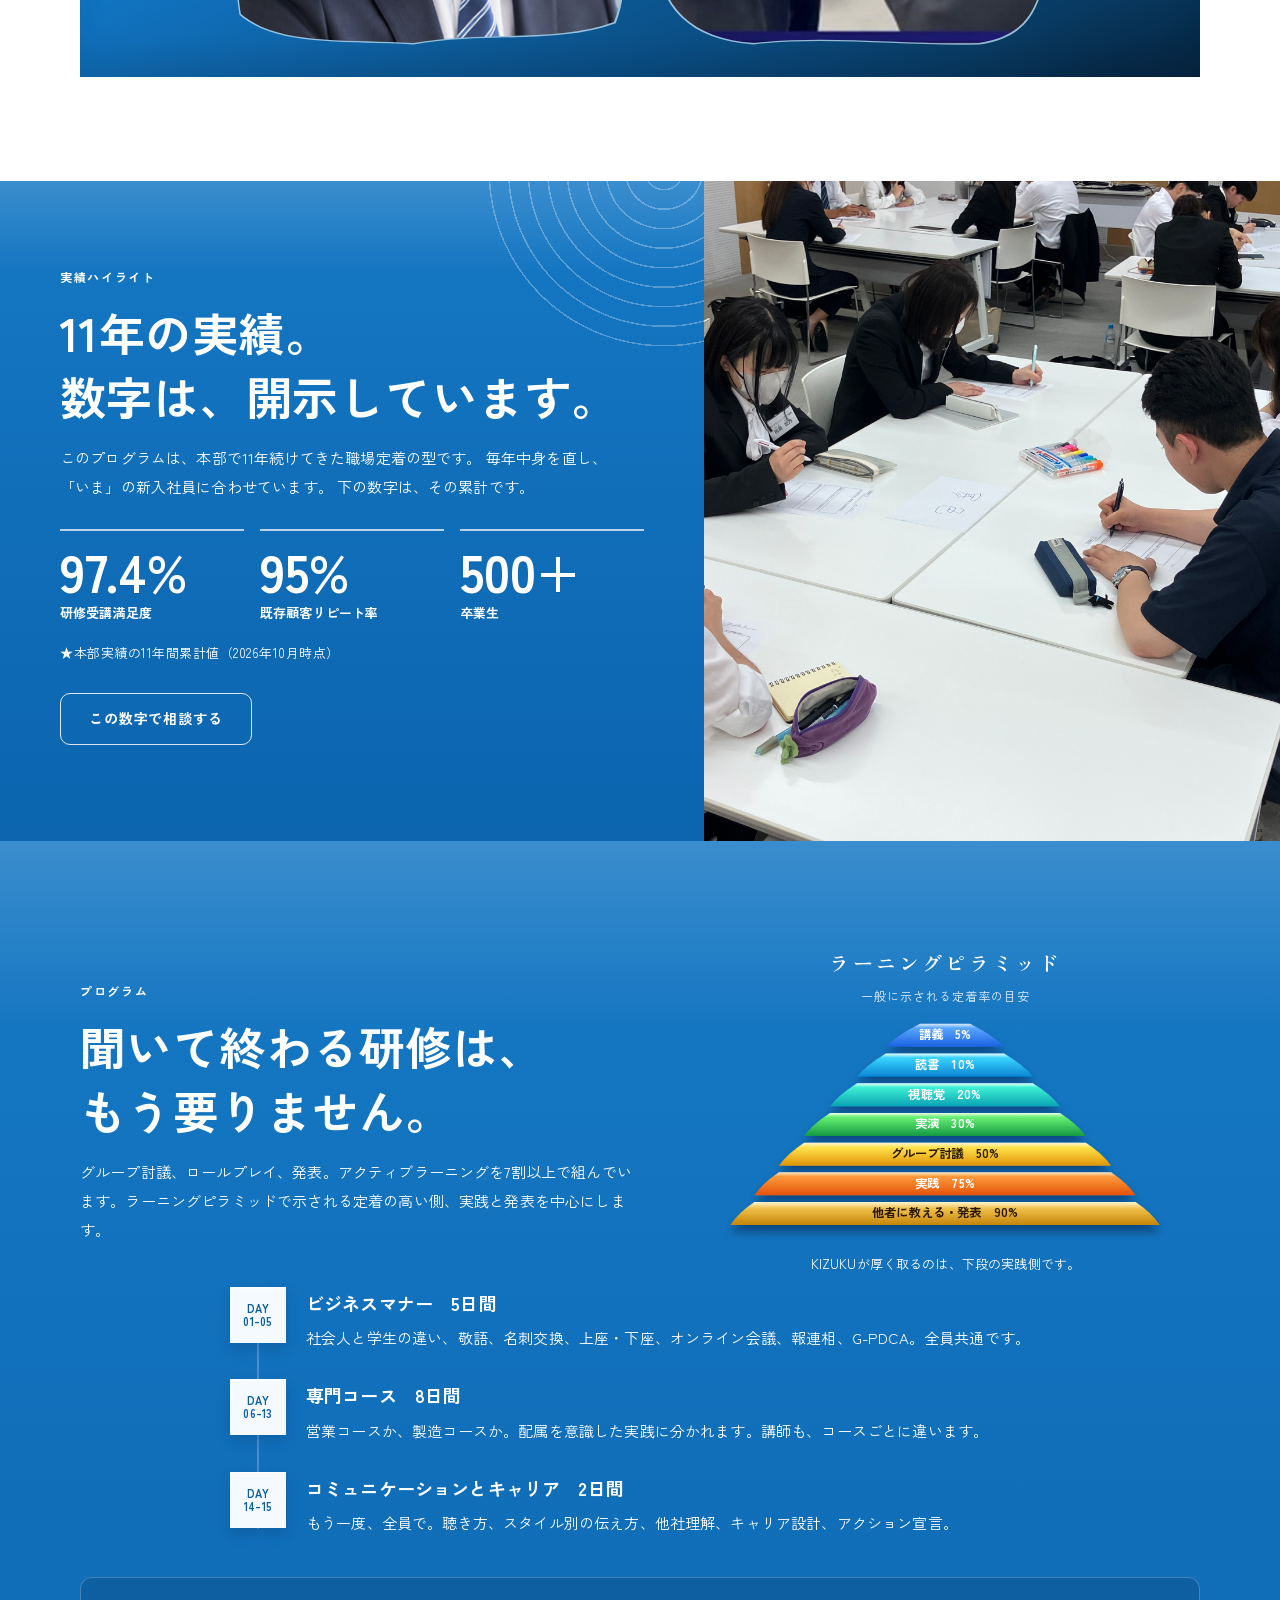
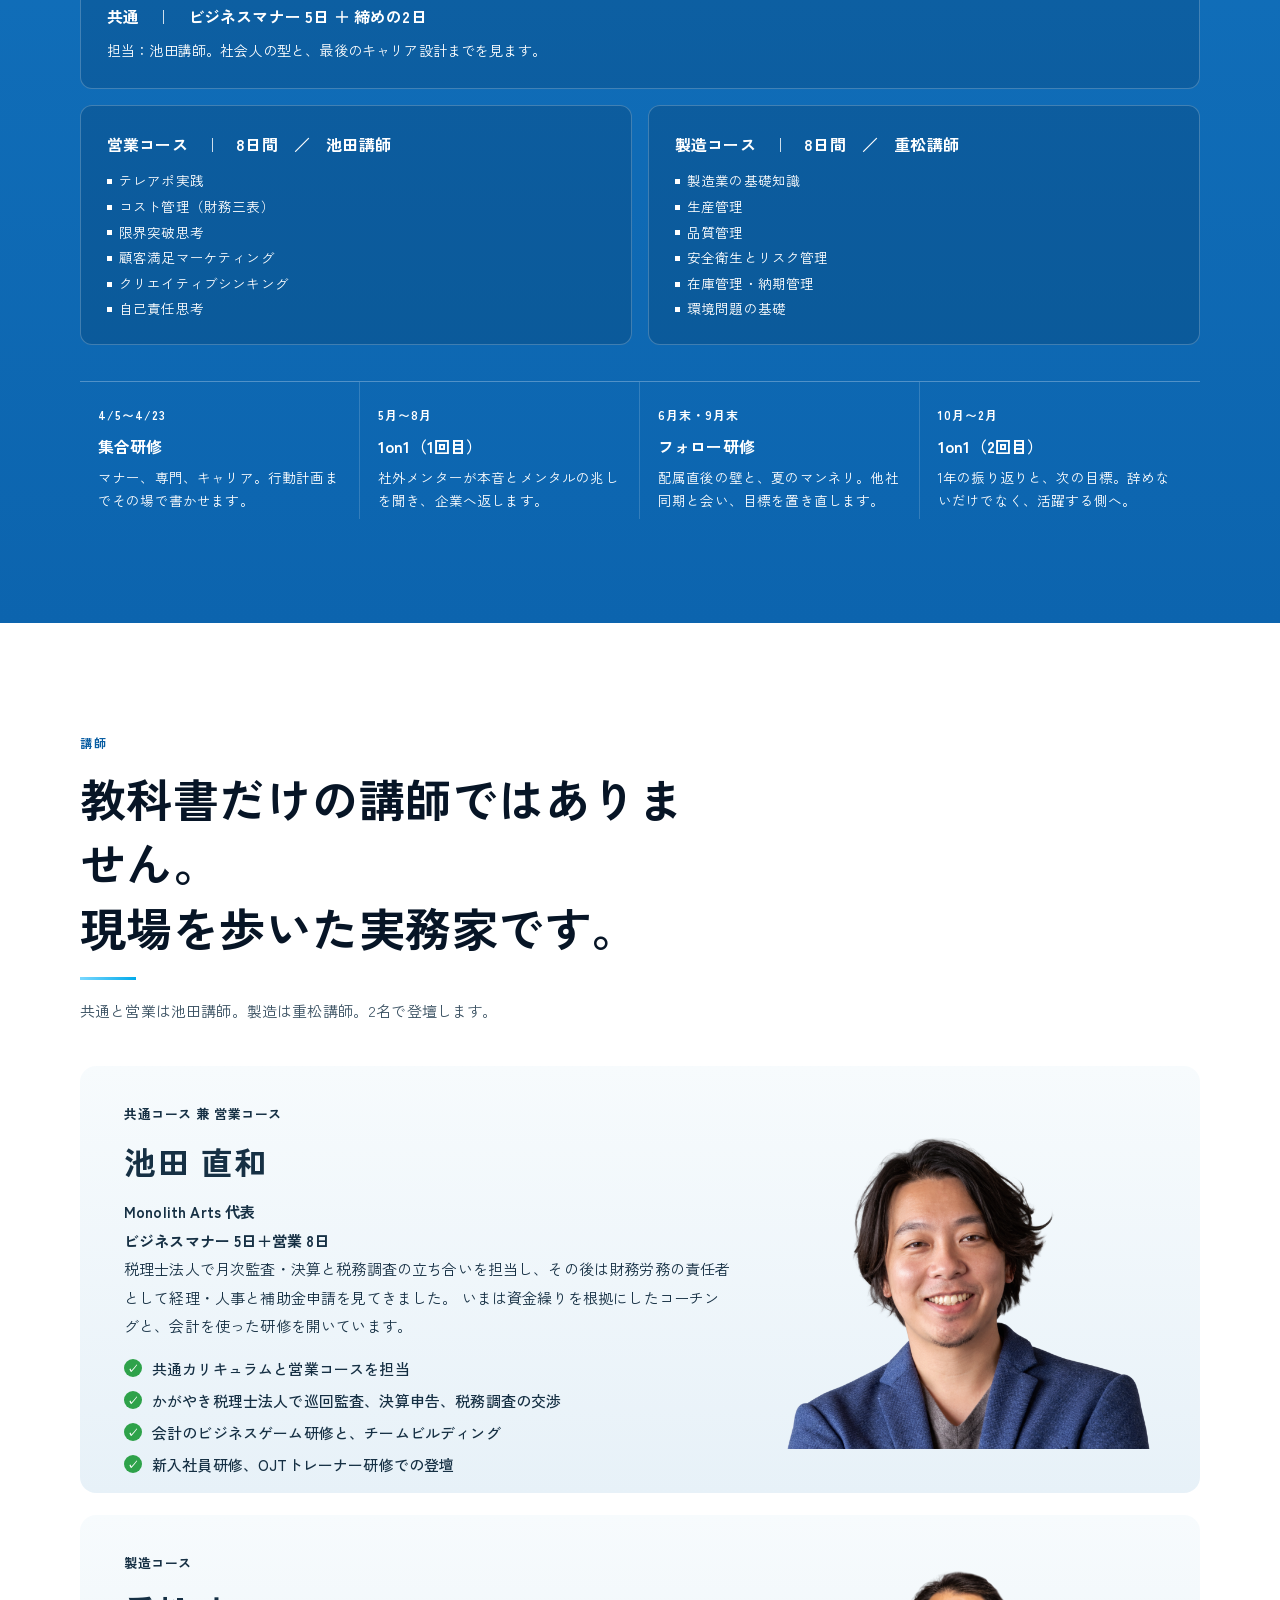
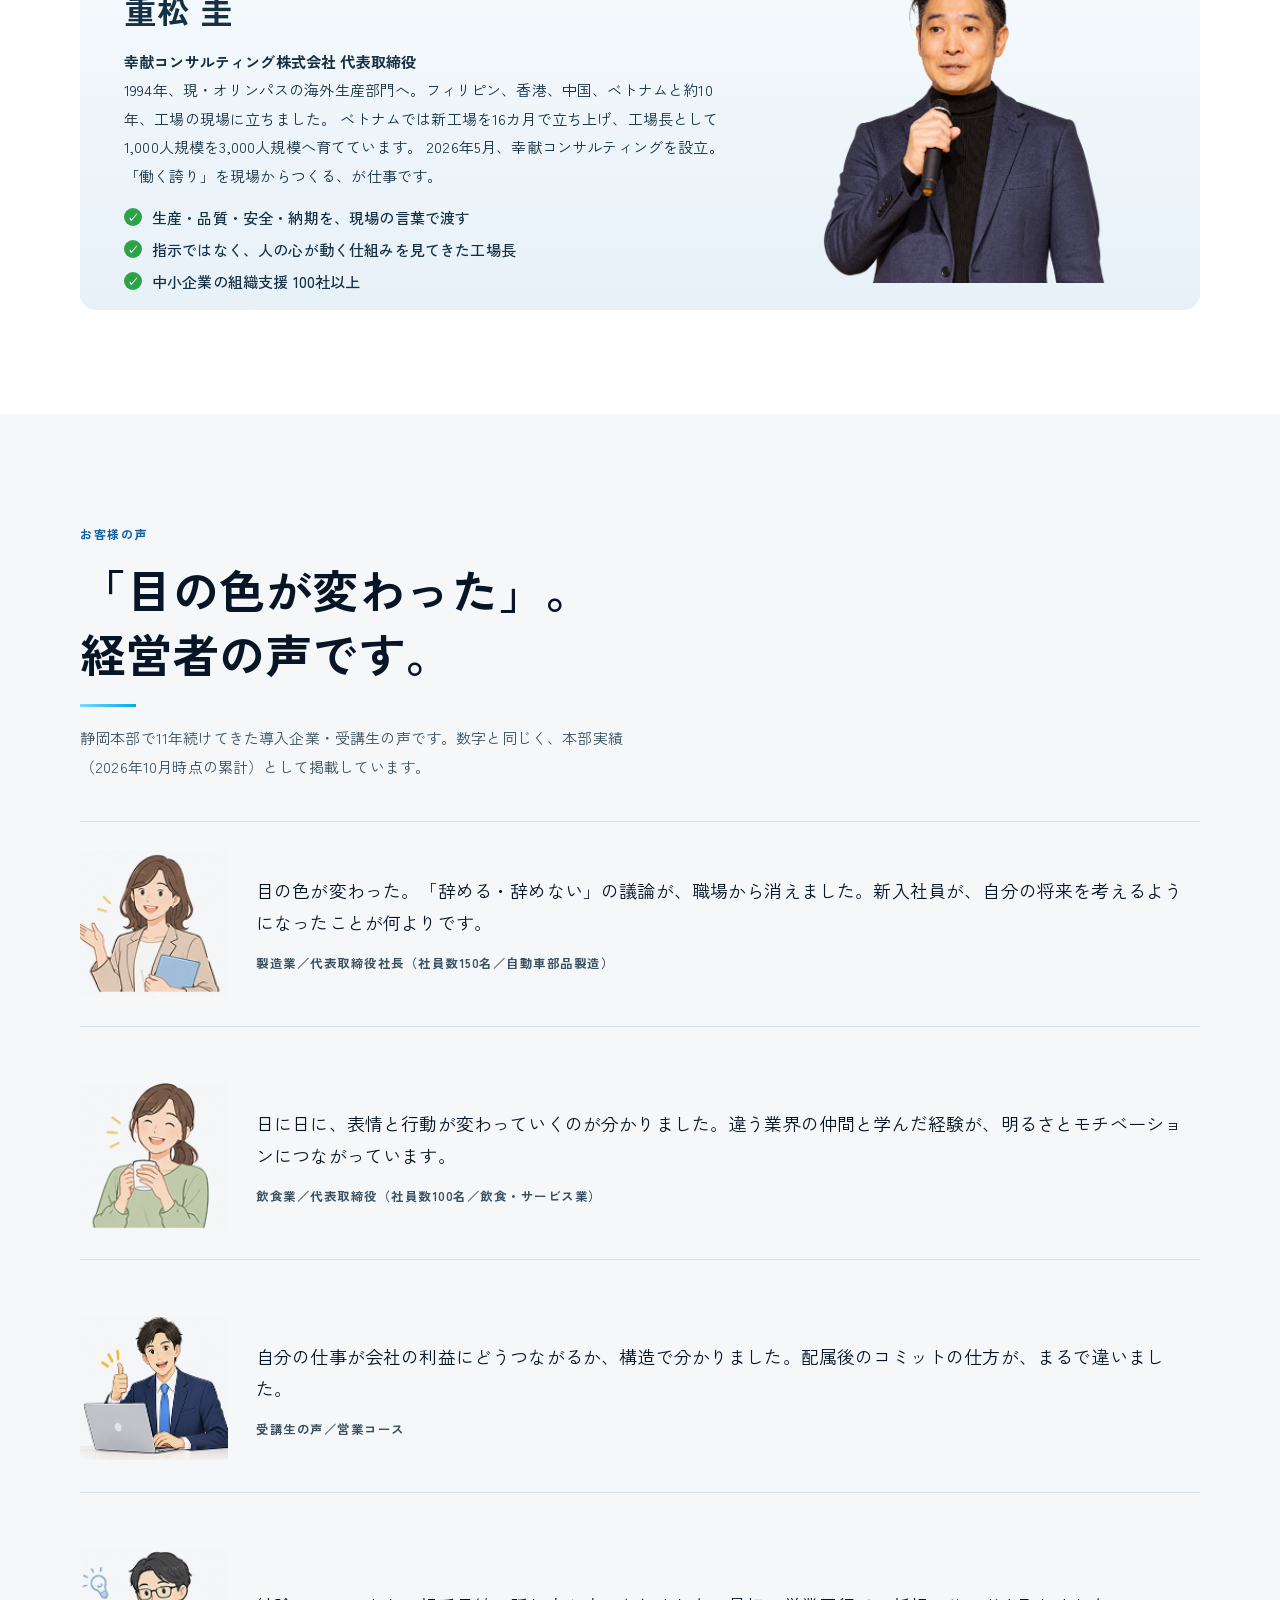
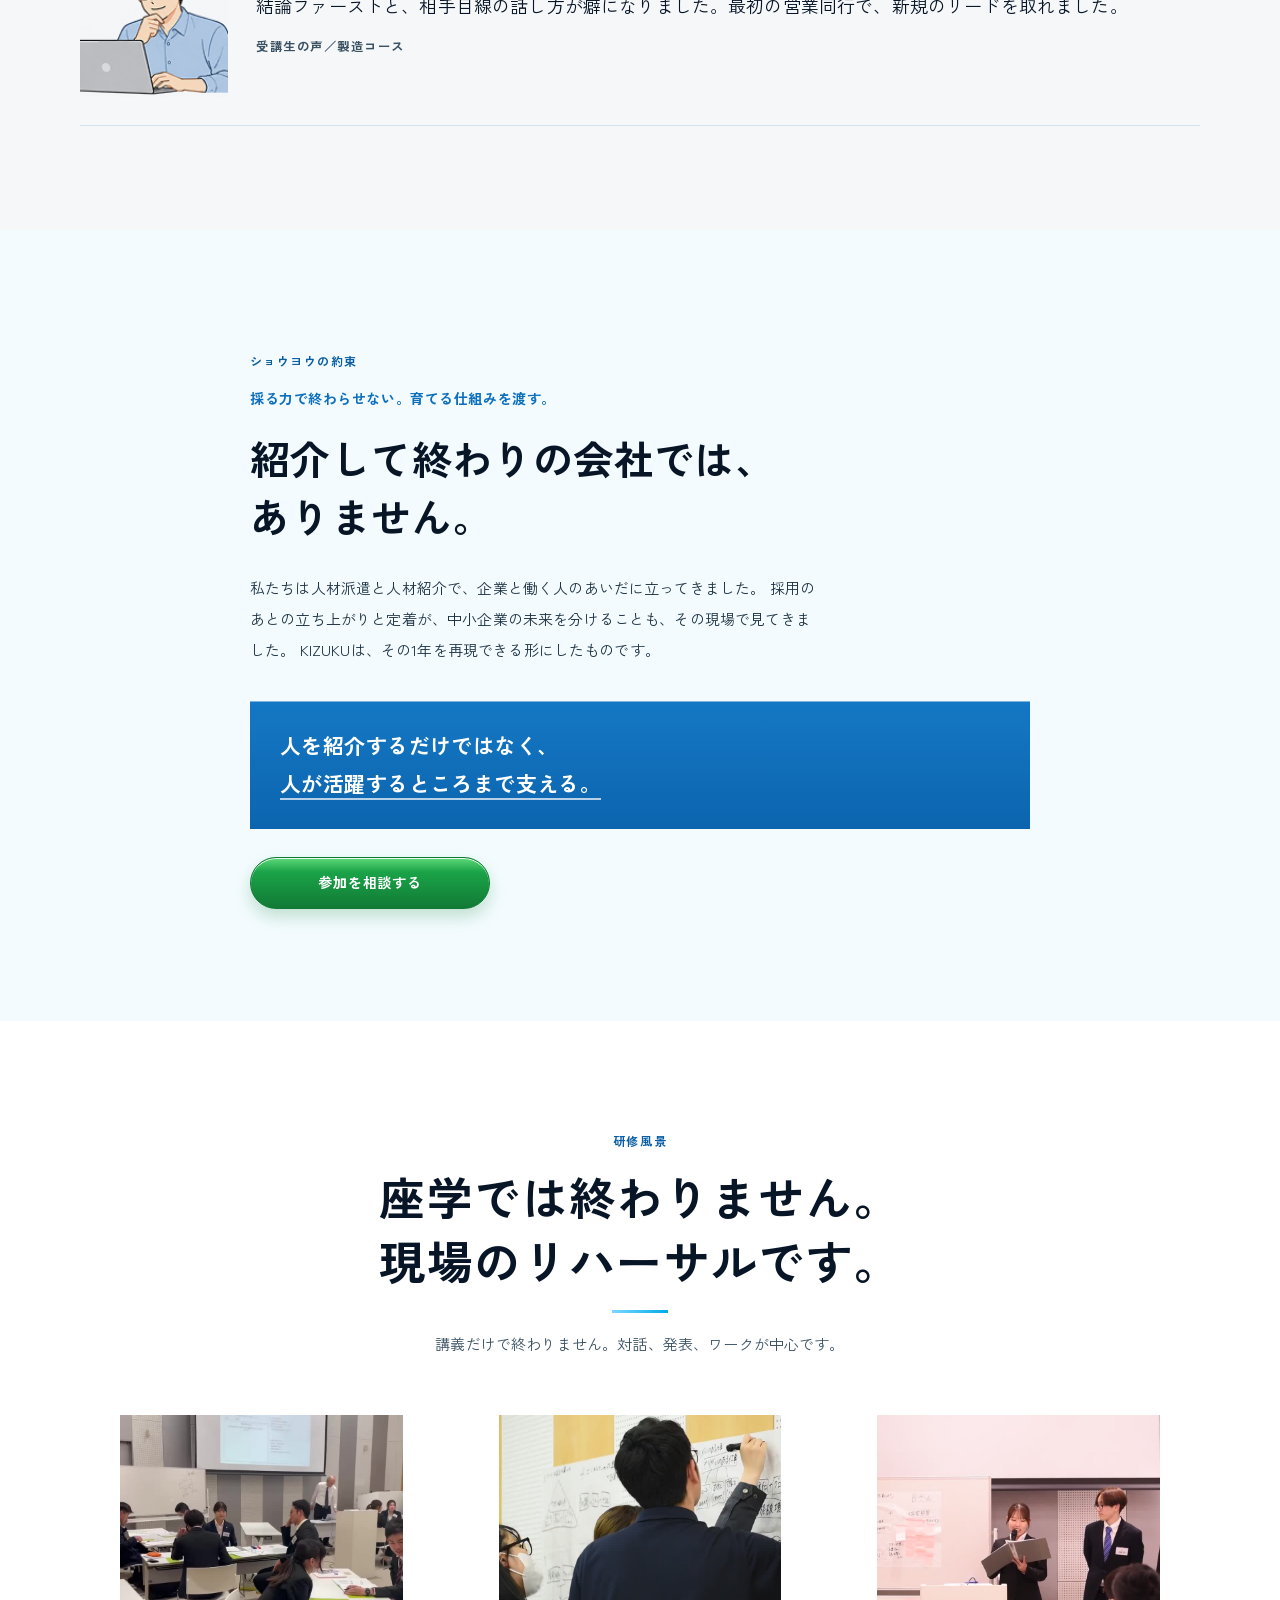
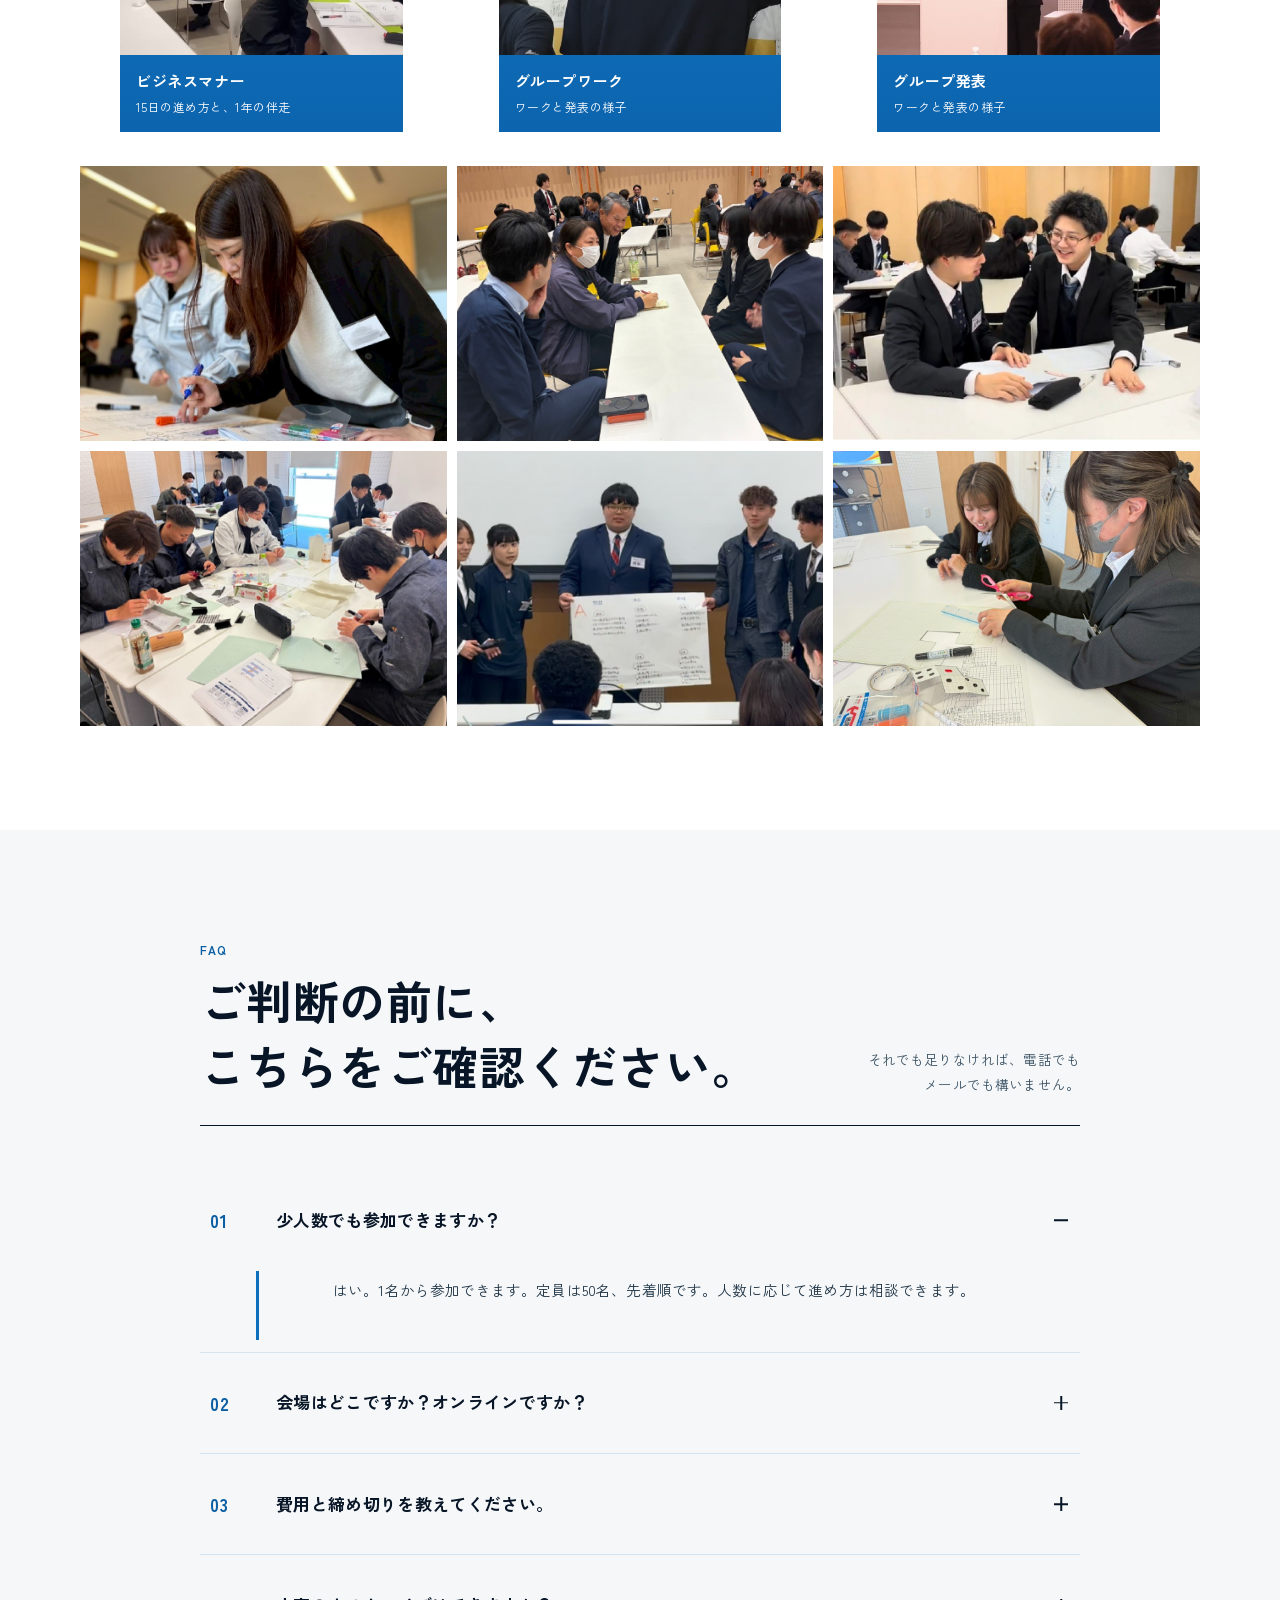
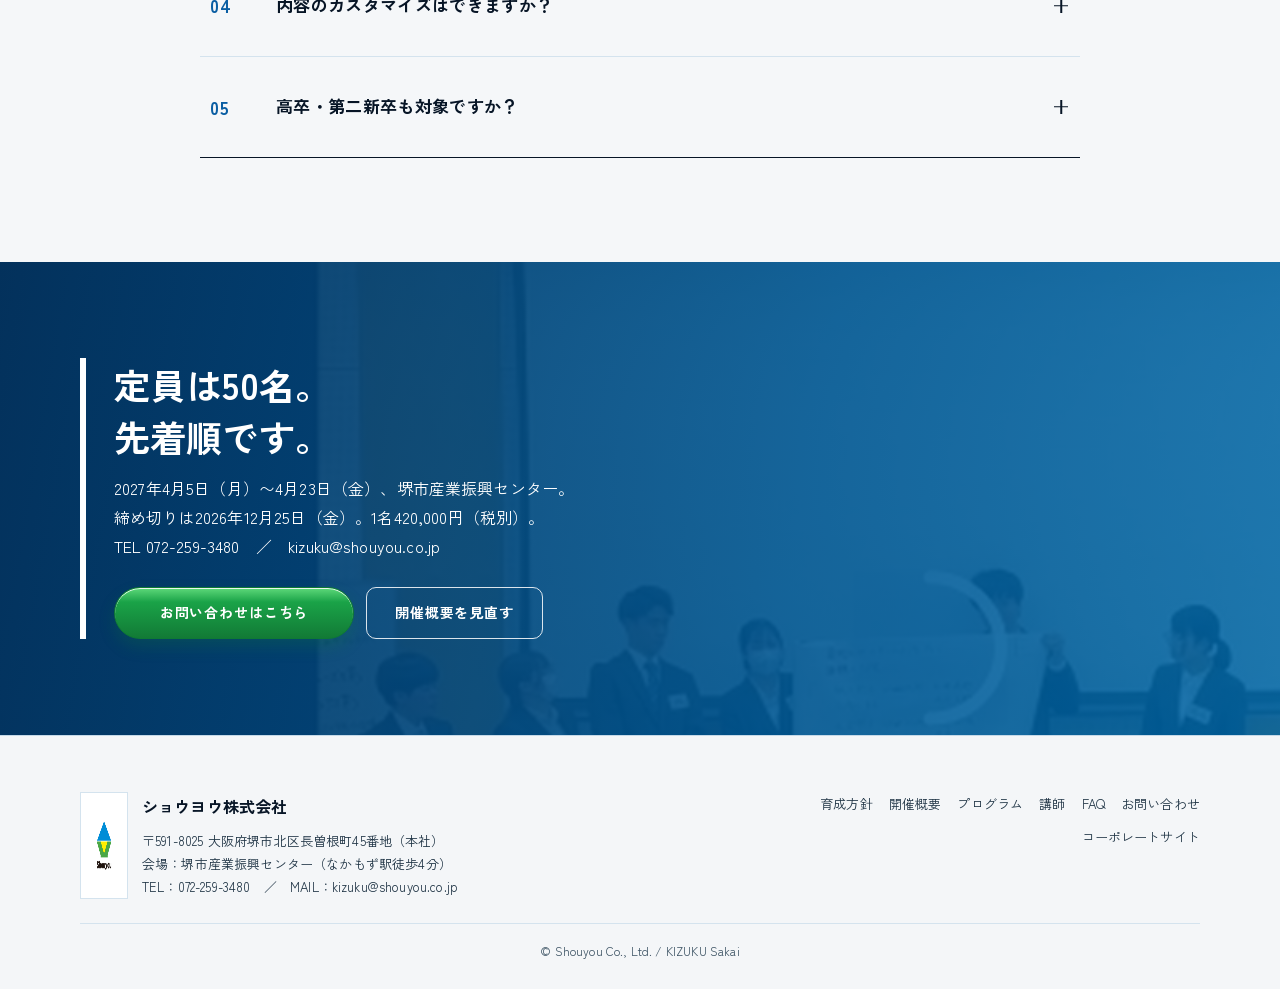
==== commit ade1258d: "Add the third training video and apply the remaining client markup. Co-authored-by: Cursor <cursorag" ====
--- a/index.html
+++ b/index.html
@@ -42,6 +42,7 @@
     <section class="hero" aria-label="ファーストビュー">
       <div class="hero__pane fade">
         <p class="hero__mark">新入社員合同研修　／　堺・なかもず　／　2027</p>
+        <p class="hero__program">新入社員育成プログラム</p>
         <p class="hero__brand">KIZUKU</p>
         <h1 class="hero__catch">
           <span class="hero__gold">現場に任せて、<br>終わりですか。</span>
@@ -149,6 +150,7 @@
           </article>
         </div>
 
+        <p class="powers__label fade">〈KIZUKUの強み〉</p>
         <div class="powers fade">
           <article>
             <em>01</em>
@@ -619,22 +621,29 @@
 
         <div class="media fade">
           <figure class="vslot">
-            <button class="vslot__play" type="button" data-src="assets/video/kizuku-guide.mp4" data-poster="assets/gallery/floor-05.jpg">
-              <img src="assets/gallery/floor-05.jpg" alt="研修紹介動画の静止画" width="988" height="643">
-              <span>動画を再生</span>
-            </button>
+            <video class="vslot__video" autoplay muted loop playsinline preload="auto" poster="assets/video/business-manner.jpg">
+              <source src="assets/video/business-manner.mp4" type="video/mp4">
+            </video>
             <figcaption class="vslot__cap">
-              <b>研修を知る</b>
+              <b>ビジネスマナー</b>
               <span>15日の進め方と、1年の伴走</span>
             </figcaption>
           </figure>
           <figure class="vslot">
-            <button class="vslot__play" type="button" data-src="assets/video/kizuku-floor.mp4" data-poster="assets/gallery/floor-02.jpg">
-              <img src="assets/gallery/floor-02.jpg" alt="会場の様子の静止画" width="978" height="650">
-              <span>動画を再生</span>
-            </button>
+            <video class="vslot__video" autoplay muted loop playsinline preload="auto" poster="assets/video/group-work.jpg">
+              <source src="assets/video/group-work.mp4" type="video/mp4">
+            </video>
             <figcaption class="vslot__cap">
-              <b>会場の空気</b>
+              <b>グループワーク</b>
+              <span>ワークと発表の様子</span>
+            </figcaption>
+          </figure>
+          <figure class="vslot">
+            <video class="vslot__video" autoplay muted loop playsinline preload="auto" poster="assets/video/group-presentation.jpg">
+              <source src="assets/video/group-presentation.mp4" type="video/mp4">
+            </video>
+            <figcaption class="vslot__cap">
+              <b>グループ発表</b>
               <span>ワークと発表の様子</span>
             </figcaption>
           </figure>
--- a/css/style.css
+++ b/css/style.css
@@ -209,6 +209,12 @@
   margin:0;
   font-size:13px;font-weight:700;letter-spacing:.18em;color:#e7d7a1;
 }
+.hero__program{
+  margin:10px 0 2px;
+  font-family:var(--mincho);
+  font-size:clamp(26px,2.8vw,40px);
+  font-weight:700;letter-spacing:.12em;color:#e7d7a1;
+}
 .hero__brand{
   margin:0;
   font-family:"Cinzel", var(--mincho), serif;
@@ -925,8 +931,14 @@
 }
 
 /* Three strengths */
+.powers__label{
+  margin:48px 0 0;
+  padding:22px 0 8px;
+  font-family:var(--display);
+  font-size:20px;font-weight:700;letter-spacing:.08em;color:var(--ink);
+}
 .powers{
-  margin-top:48px;
+  margin-top:0;
   display:grid;grid-template-columns:repeat(3,1fr);gap:0;
   border-top:1px solid var(--ink);
 }
@@ -937,7 +949,7 @@
   font-style:normal;font-size:12px;font-weight:700;letter-spacing:.14em;color:var(--cyan-ink);
 }
 .powers h3{
-  margin:0 0 8px;font-family:var(--display);font-size:22px;line-height:1.45;color:var(--ink);
+  margin:0 0 8px;font-family:var(--display);font-size:22px;line-height:1.45;color:#c81e1e;
 }
 .powers p{margin:0;font-size:13.5px;color:var(--muted);line-height:1.75}
 
@@ -1094,13 +1106,13 @@
 }
 
 /* Media slots for client stills and video */
-.media{display:grid;grid-template-columns:1.2fr .8fr;gap:16px;margin-bottom:18px}
+.media{display:grid;grid-template-columns:repeat(3,1fr);gap:16px;margin-bottom:18px}
 .vslot{
   background:var(--panel);
   color:#fff;min-height:280px;display:flex;flex-direction:column;
   box-shadow:inset 0 1px 0 rgba(255,255,255,.35);
 }
-.vslot video,.vslot img{width:100%;height:240px;object-fit:cover;background:#041018}
+.vslot video,.vslot img,.vslot__video{width:100%;height:240px;object-fit:cover;background:#041018;display:block}
 .vslot__play{
   position:relative;display:block;width:100%;padding:0;border:0;
   background:#041018;color:#fff;cursor:pointer;
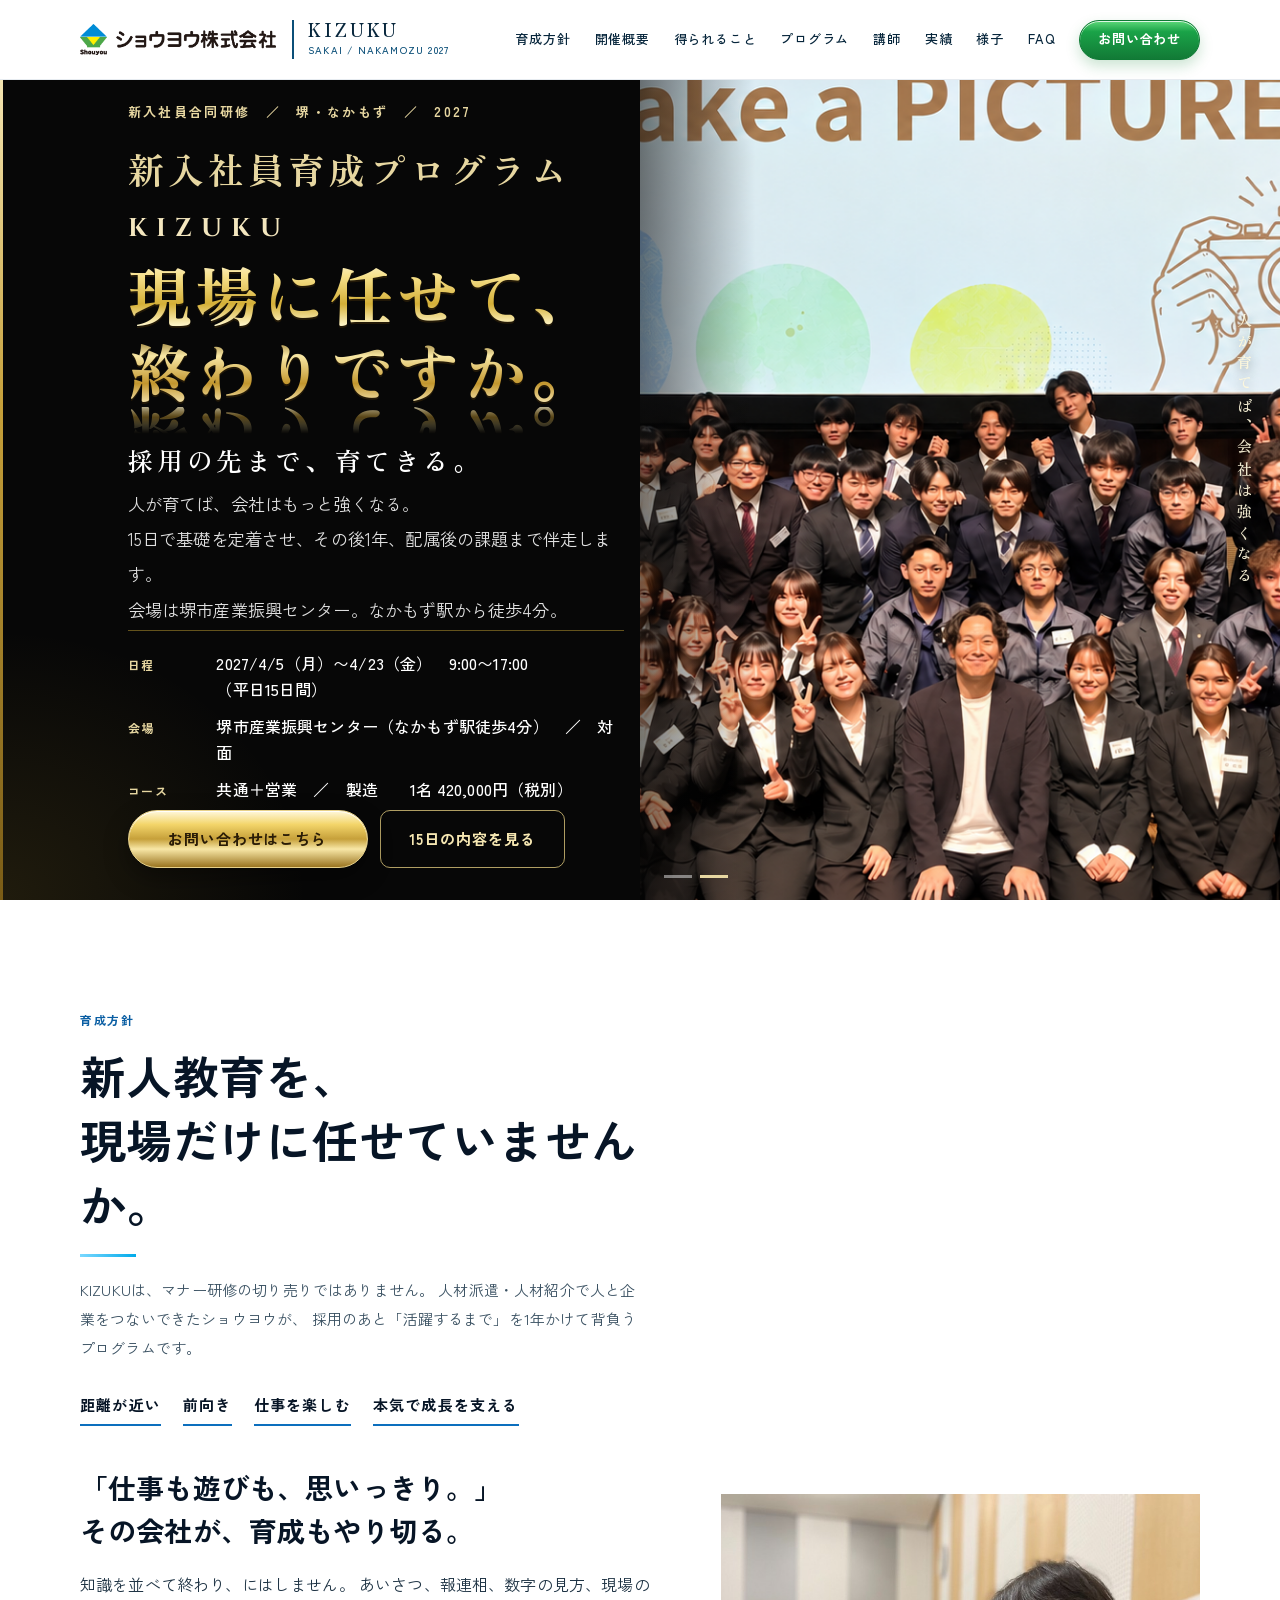
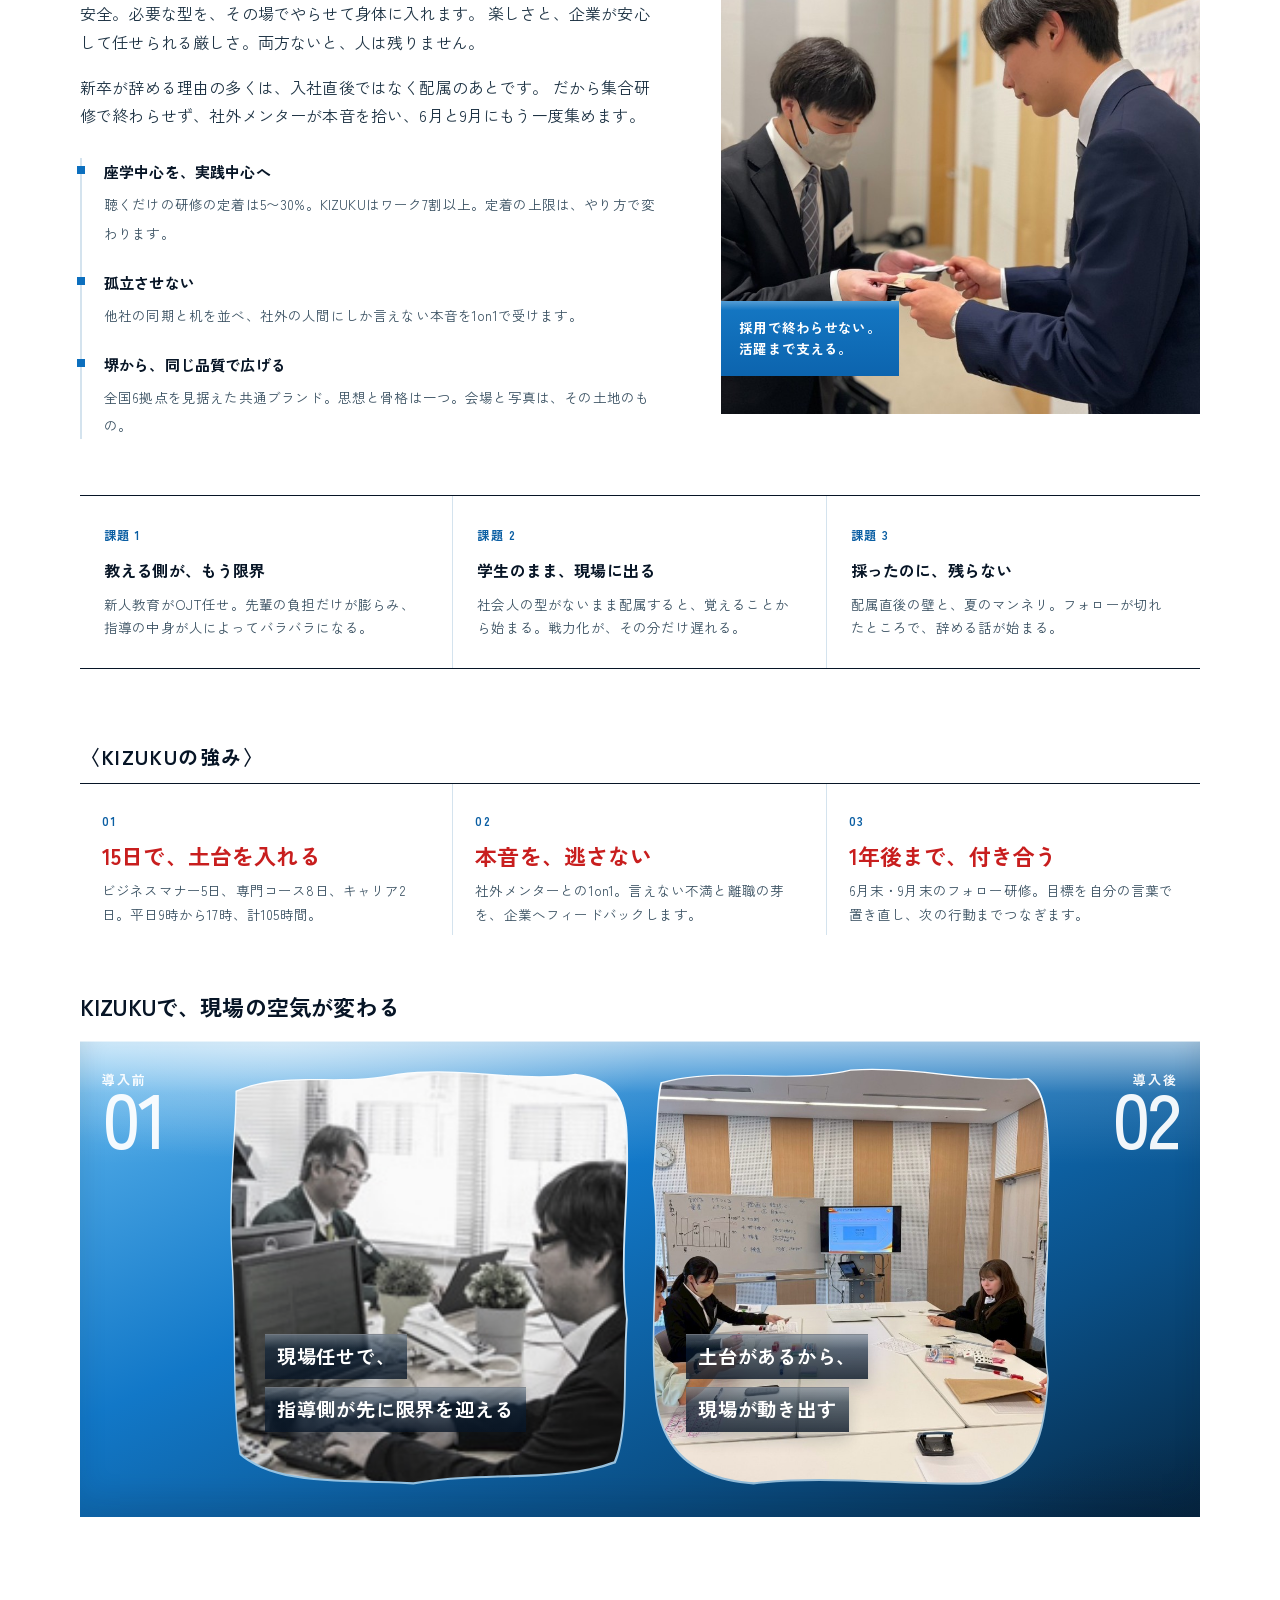
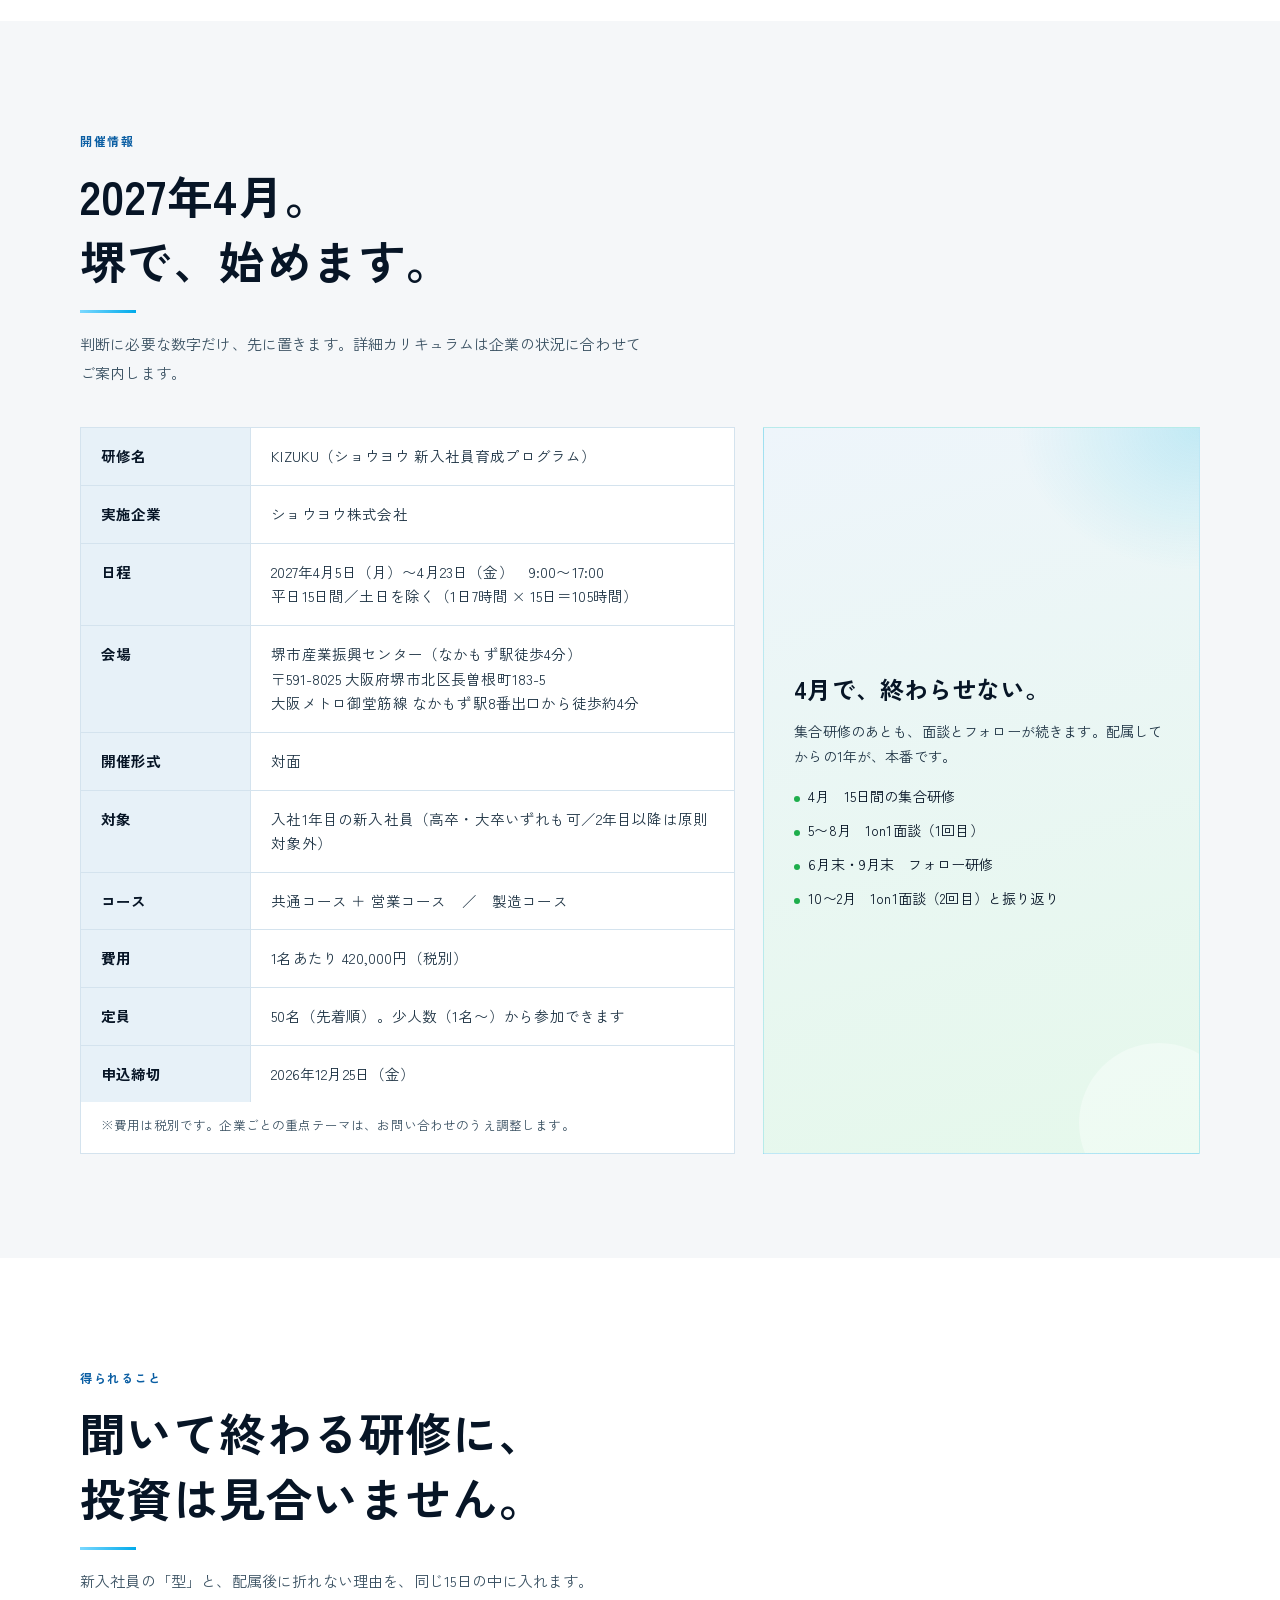
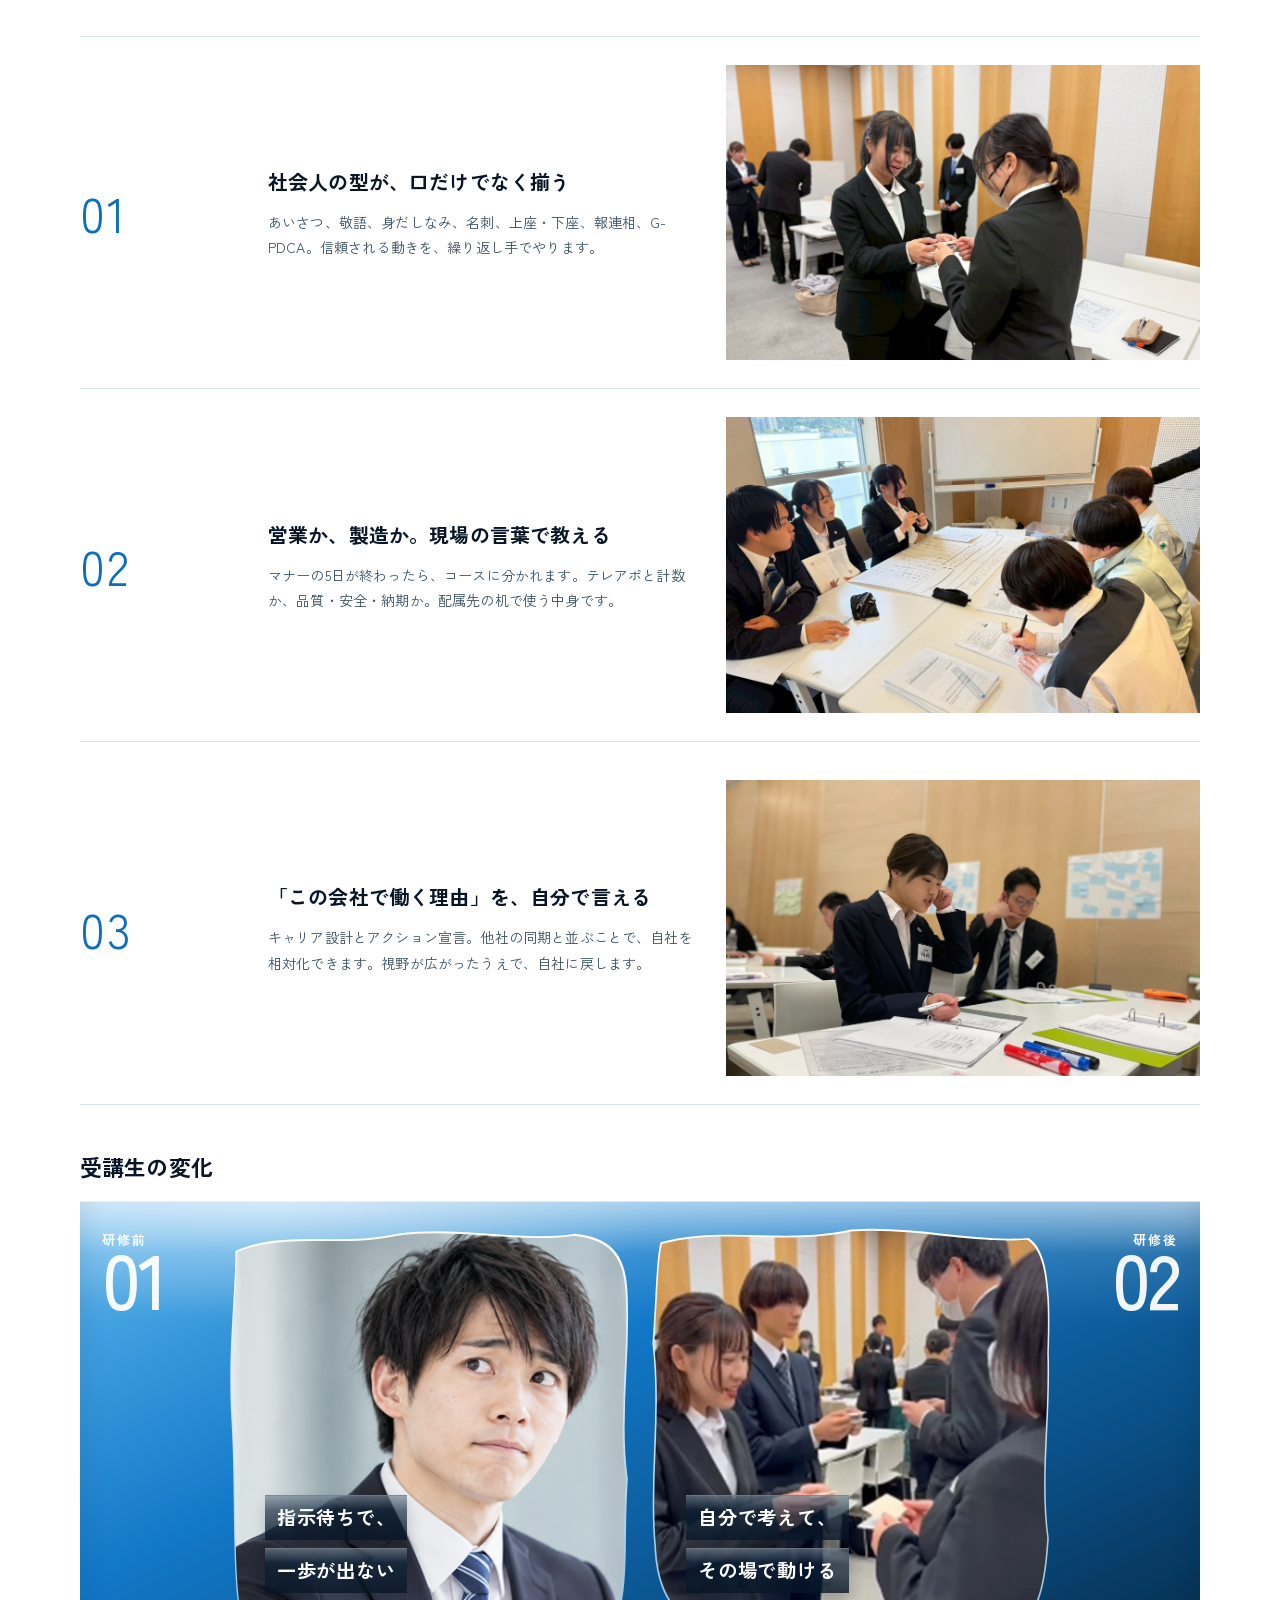
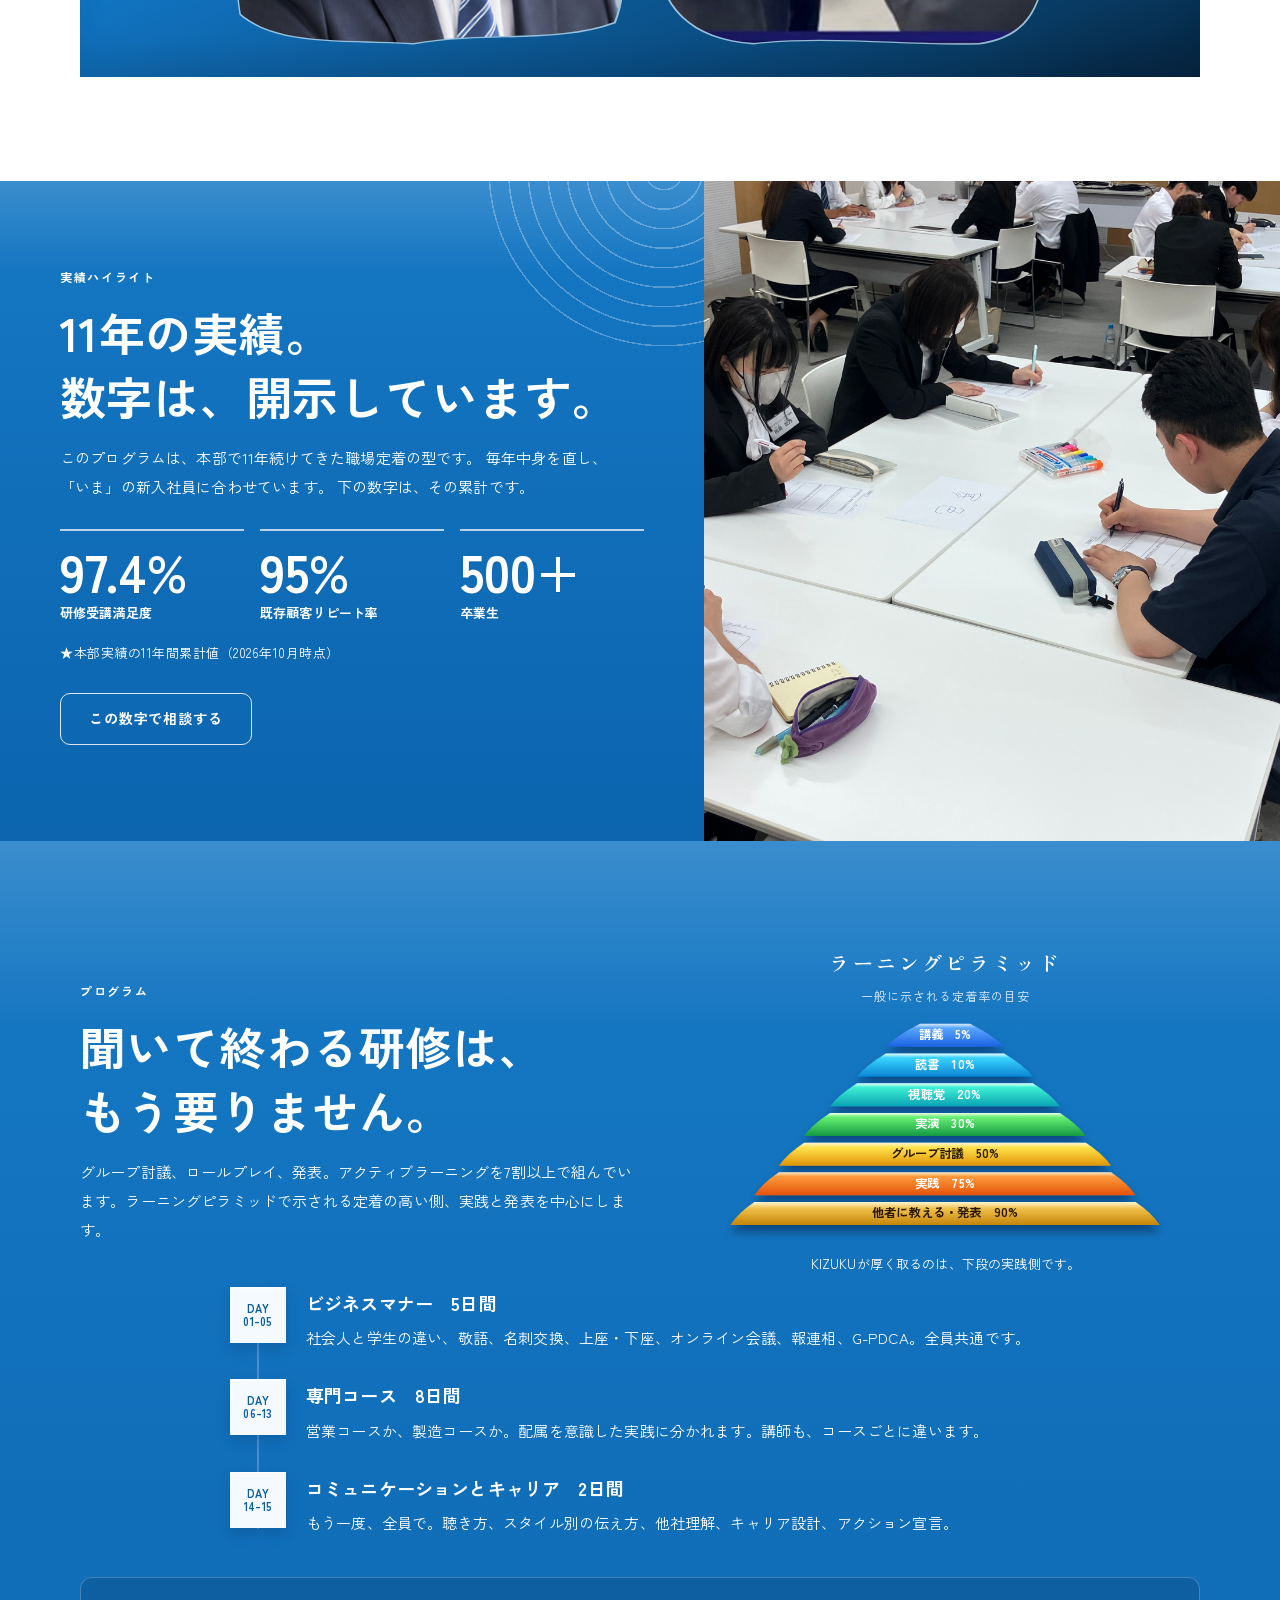
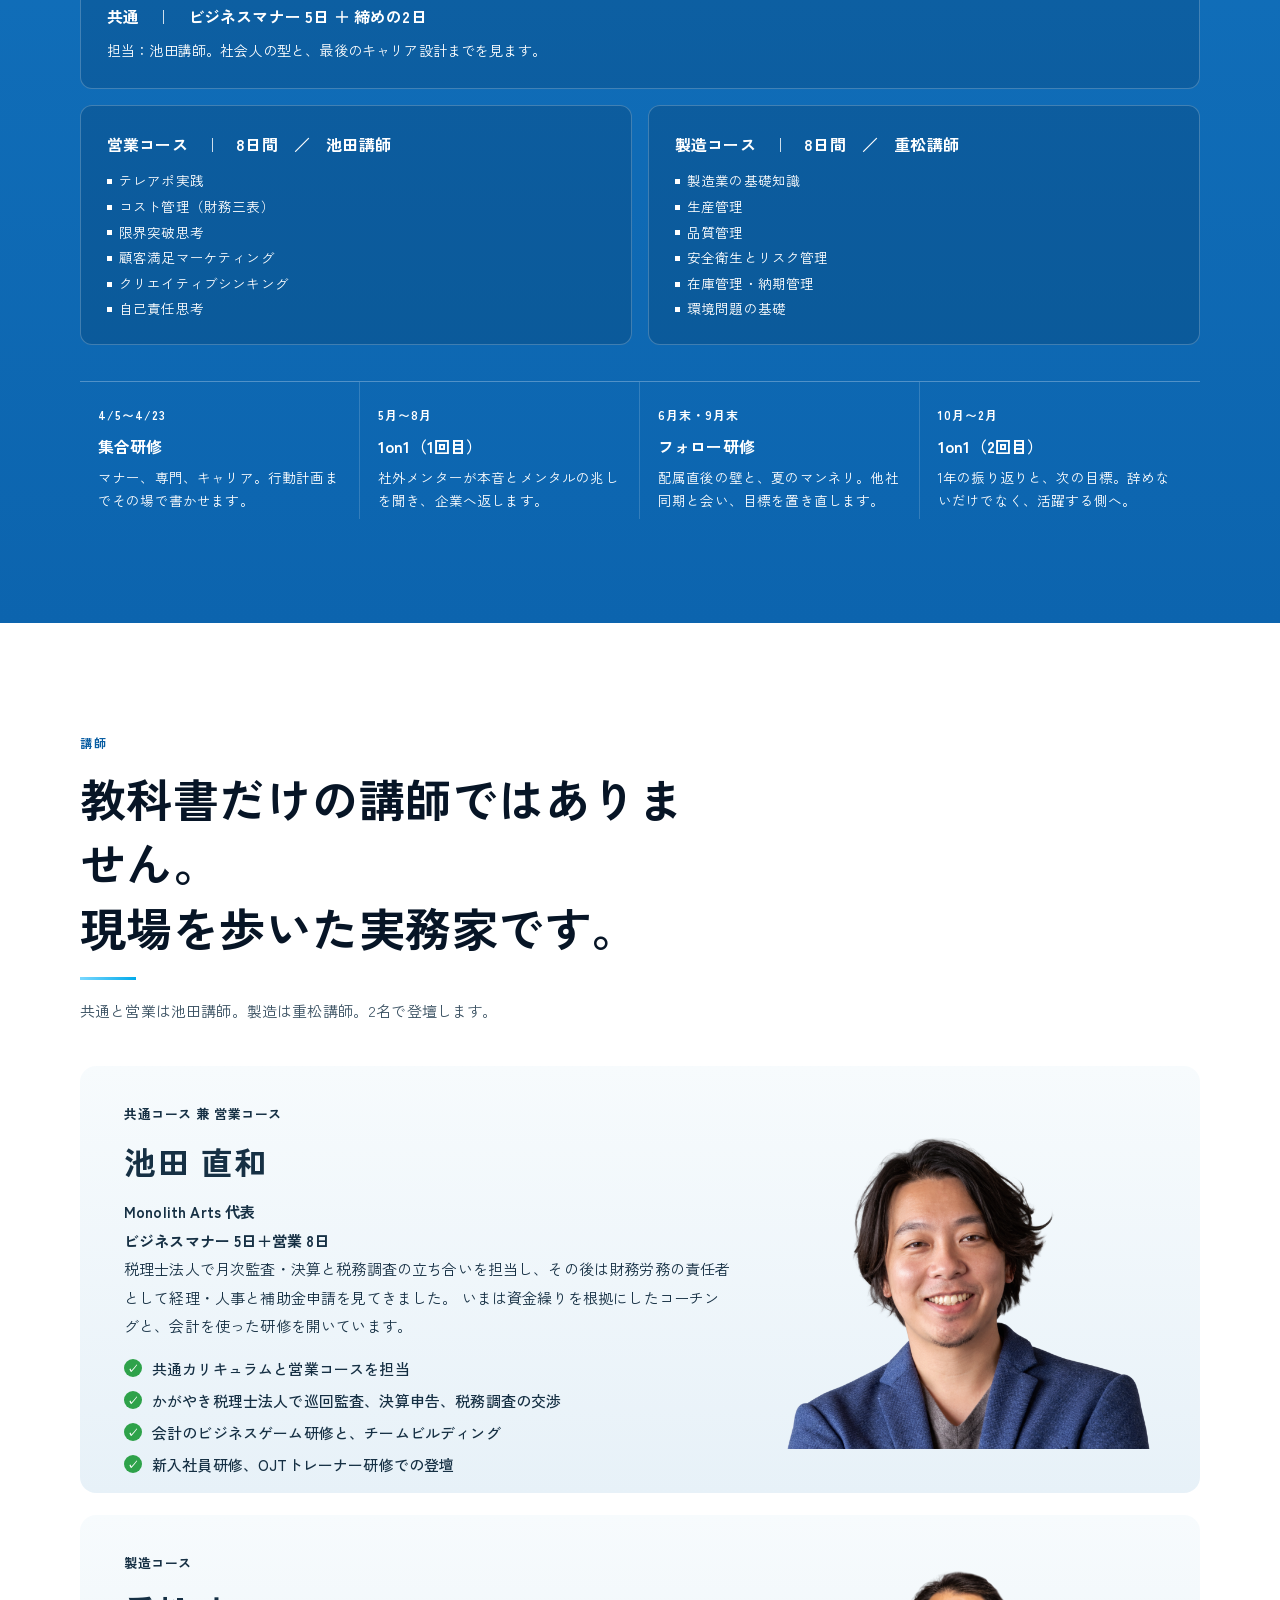
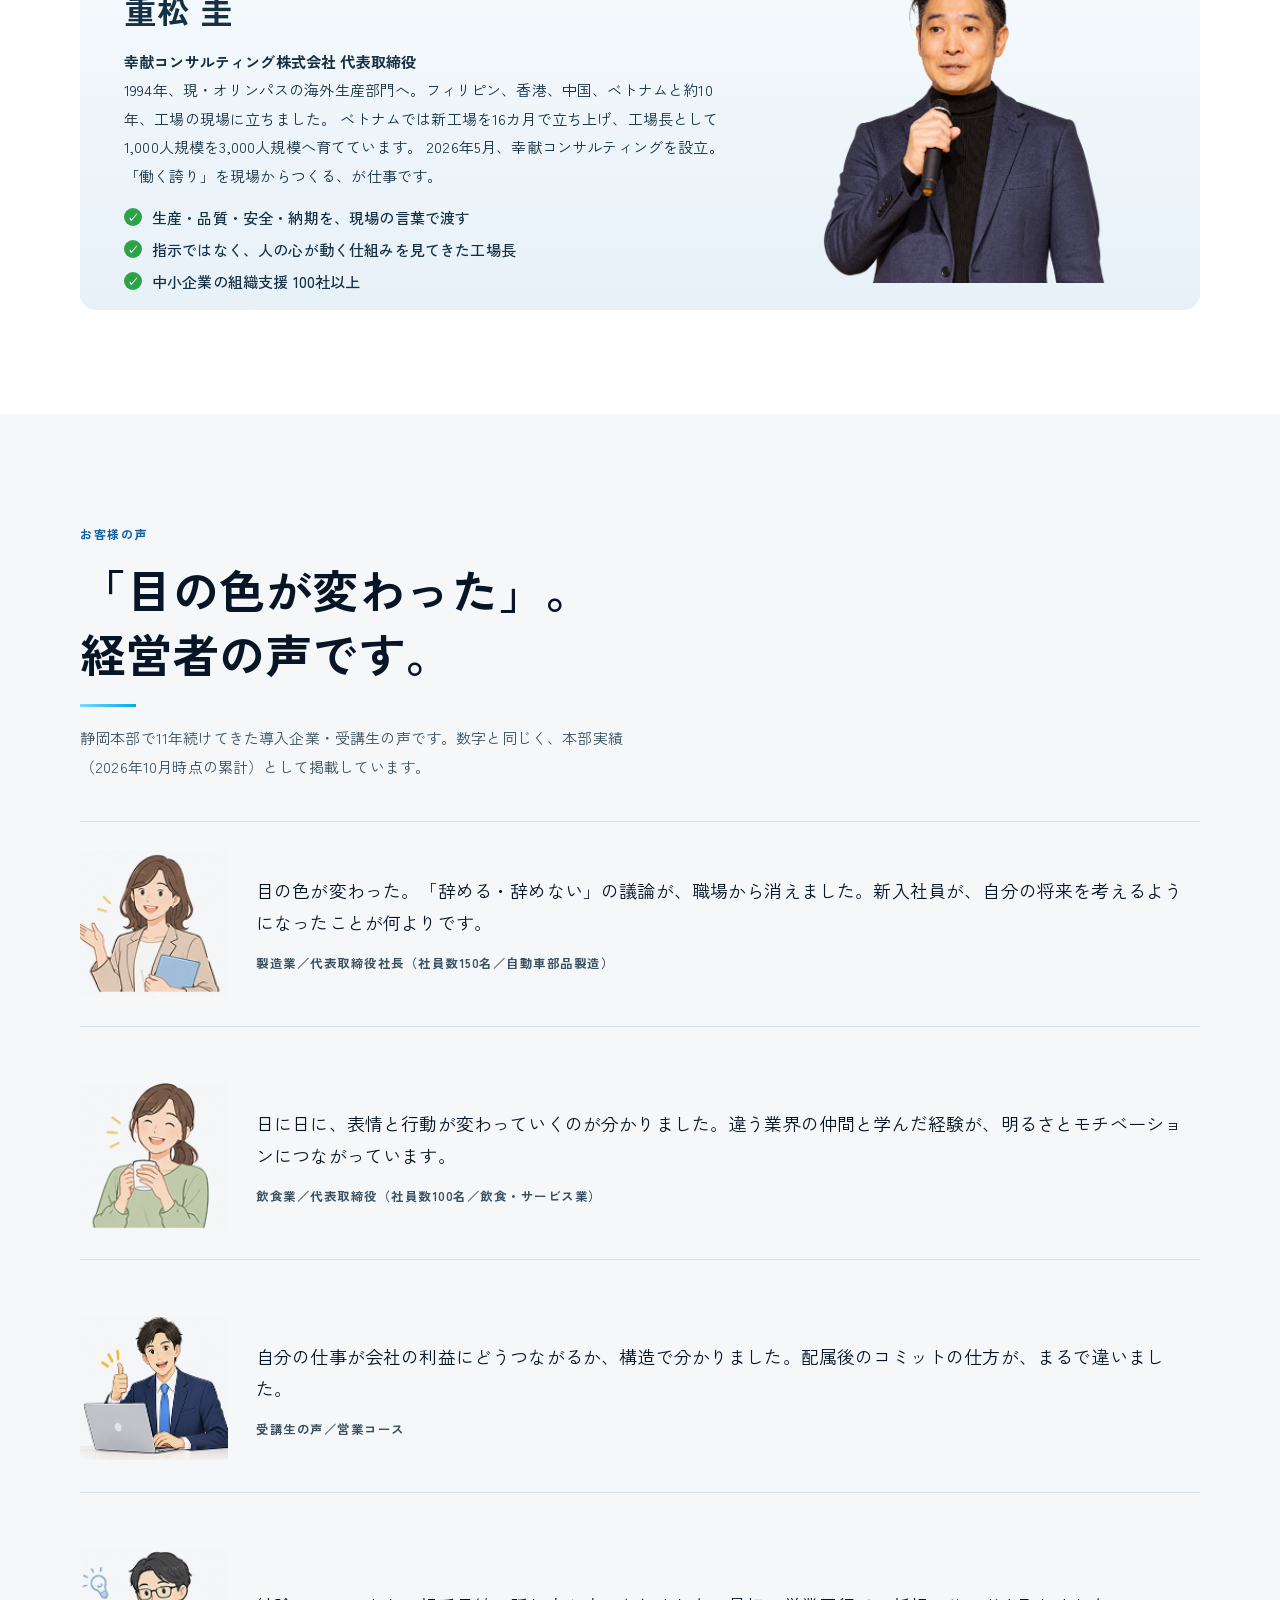
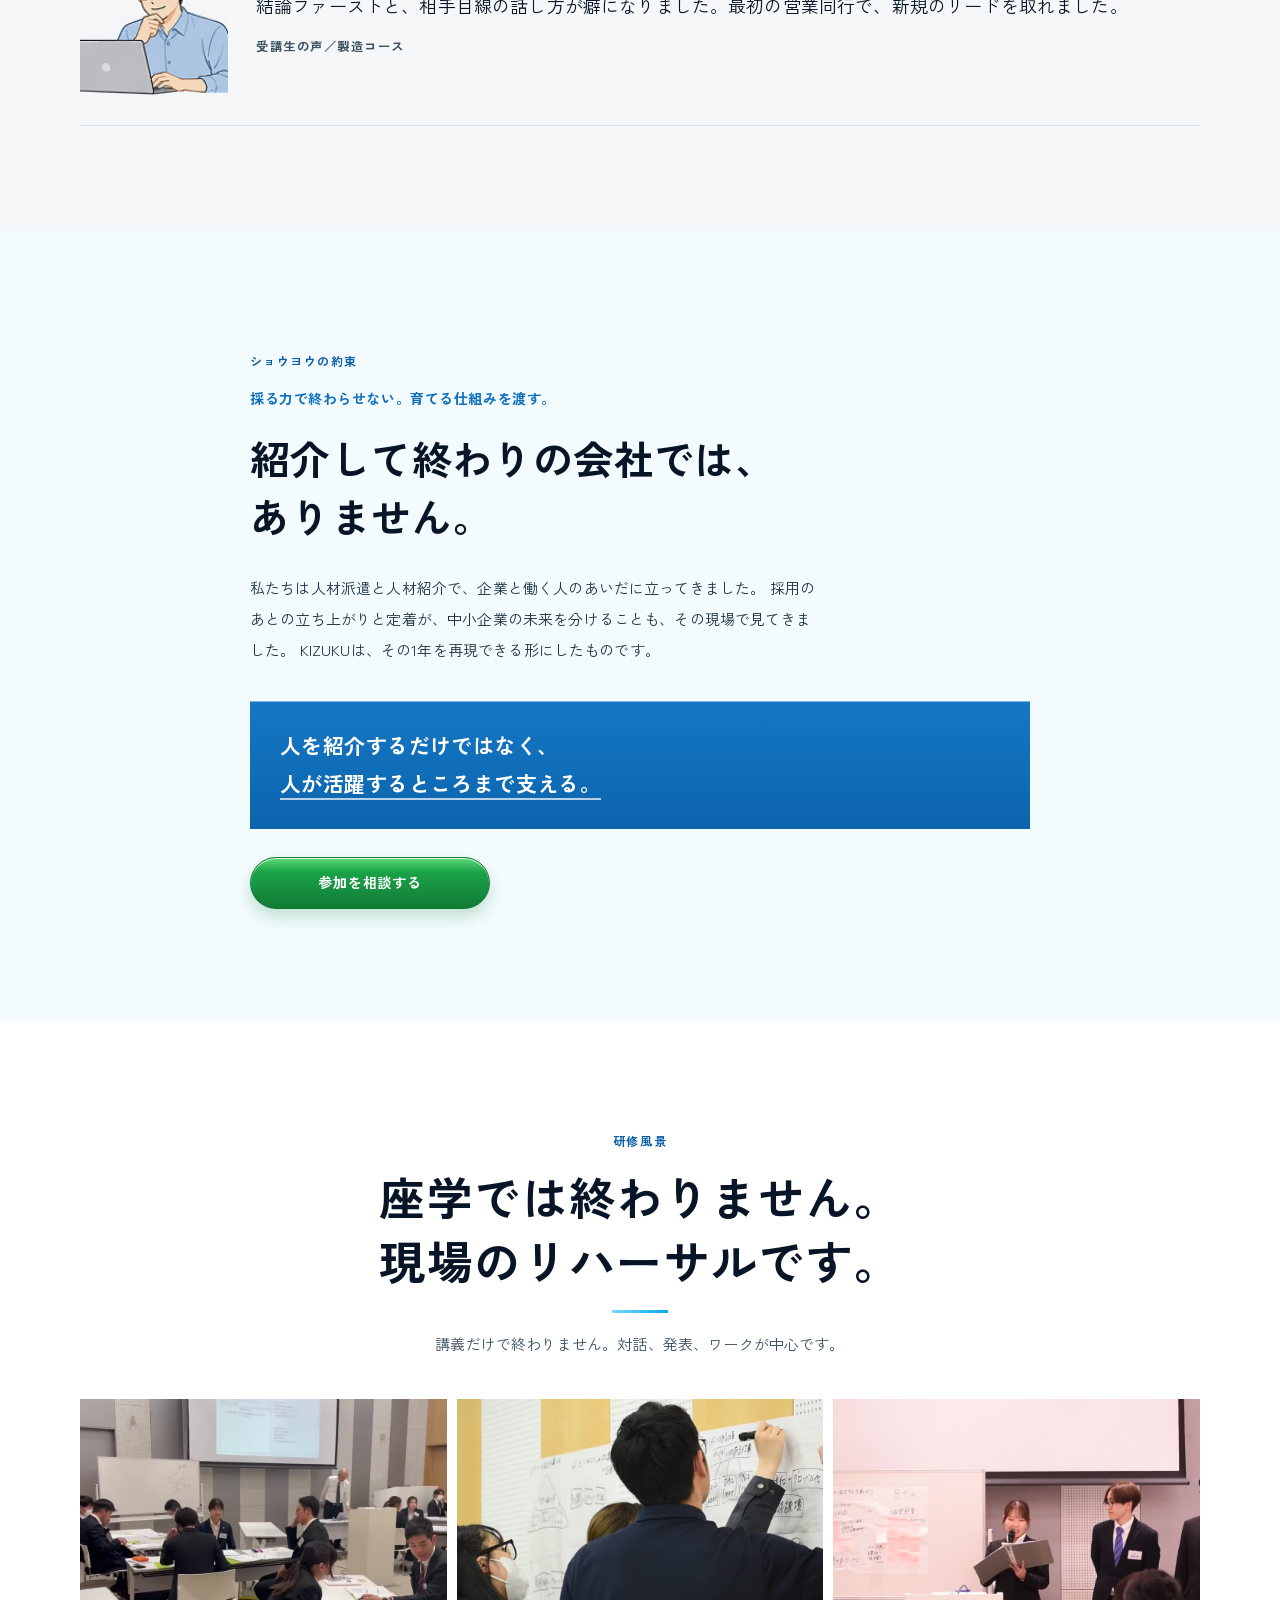
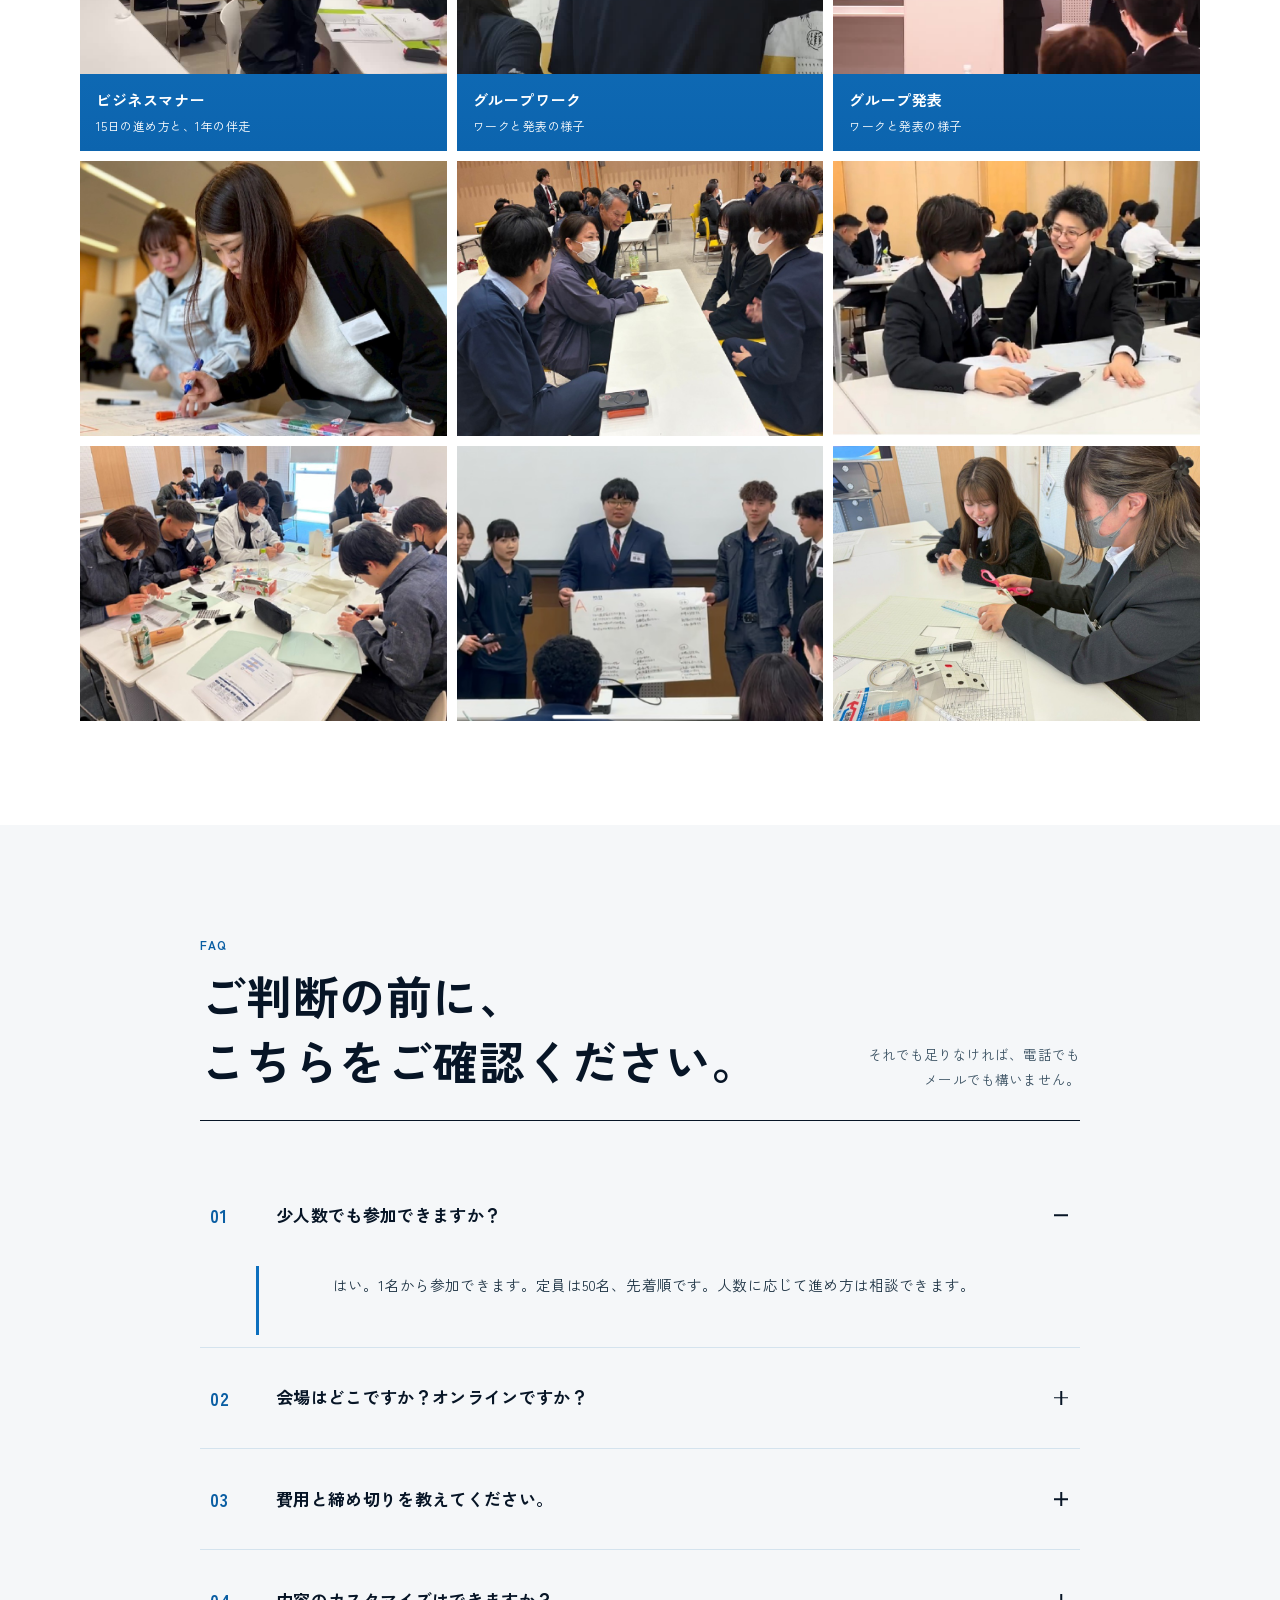
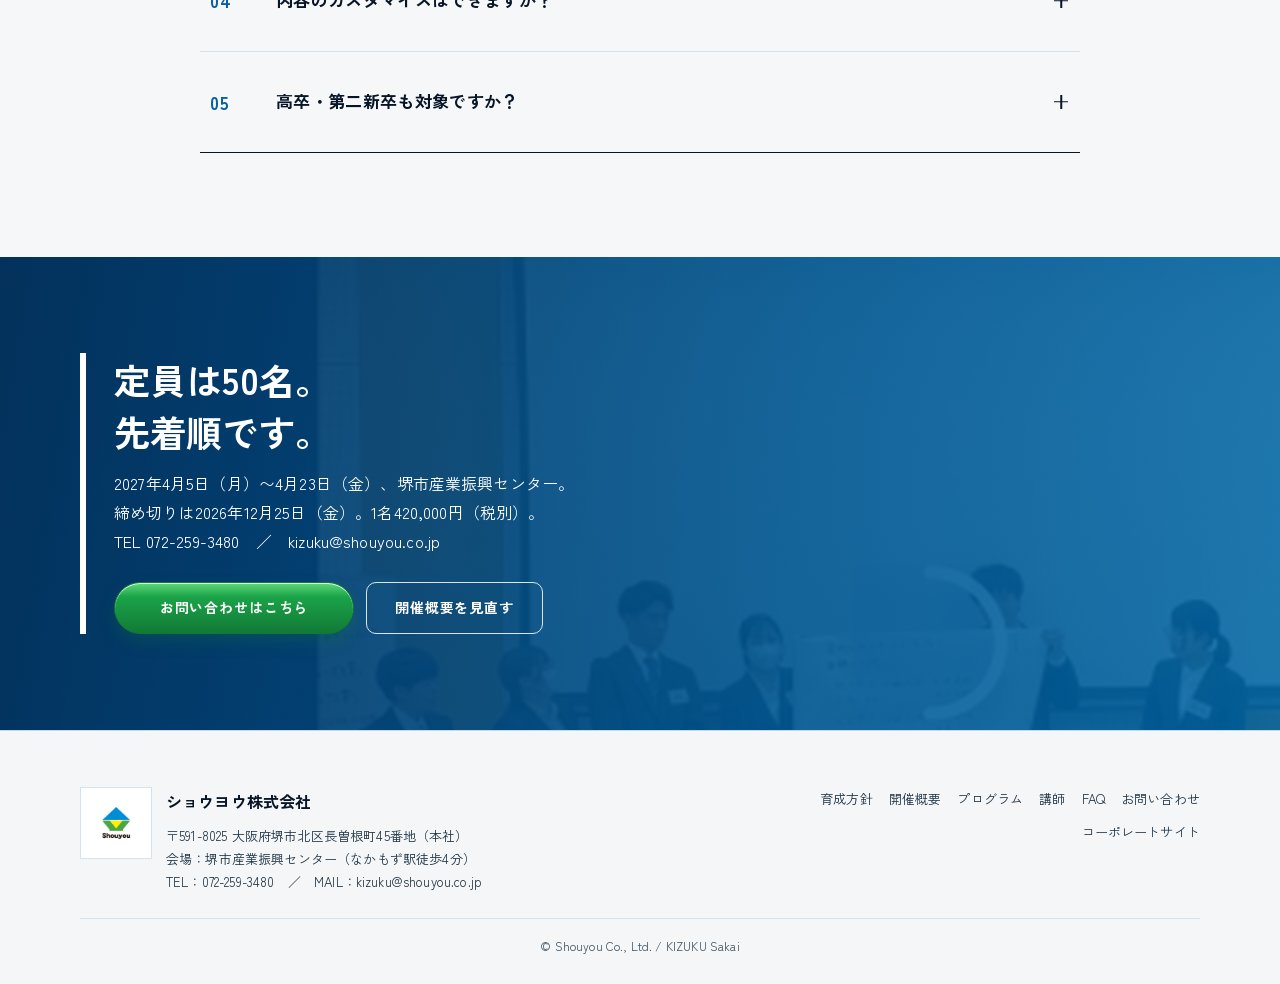
==== commit b724cfc0: "Restore the footer mark to a square crop so it matches the header logo. Co-authored-by: Cursor <curs" ====
--- a/index.html
+++ b/index.html
@@ -738,7 +738,7 @@
     <div class="wrap">
       <div class="footer__in">
         <div class="footer__brand">
-          <img src="assets/logo/shouyou-mark.png" width="50" height="50" alt="ショウヨウ">
+          <img src="assets/logo/shouyou-mark.png" width="72" height="72" alt="ショウヨウ">
           <div>
             <strong>ショウヨウ株式会社</strong>
             <p>
--- a/css/style.css
+++ b/css/style.css
@@ -914,8 +914,12 @@
   display:grid;grid-template-columns:1.2fr 1fr;gap:28px;
   padding-bottom:24px;border-bottom:1px solid var(--line);
 }
-.footer__brand{display:flex;gap:14px}
-.footer__brand img{width:48px;background:var(--white);padding:8px;border:1px solid var(--line)}
+.footer__brand{display:flex;align-items:flex-start;gap:14px}
+.footer__brand img{
+  width:72px;height:auto;aspect-ratio:1 / 1;object-fit:contain;
+  flex:0 0 auto;align-self:flex-start;
+  background:var(--white);padding:6px;border:1px solid var(--line);
+}
 .footer__brand strong{display:block;color:var(--ink);margin-bottom:8px}
 .footer__brand p{margin:0;font-size:13px;line-height:1.8}
 .footer__nav{display:flex;flex-wrap:wrap;gap:10px 16px;justify-content:flex-end;align-content:flex-start}
@@ -1106,13 +1110,14 @@
 }
 
 /* Media slots for client stills and video */
-.media{display:grid;grid-template-columns:repeat(3,1fr);gap:16px;margin-bottom:18px}
+.media{display:grid;grid-template-columns:repeat(3,1fr);gap:10px;margin-bottom:10px}
 .vslot{
+  margin:0;
   background:var(--panel);
-  color:#fff;min-height:280px;display:flex;flex-direction:column;
+  color:#fff;display:flex;flex-direction:column;
   box-shadow:inset 0 1px 0 rgba(255,255,255,.35);
 }
-.vslot video,.vslot img,.vslot__video{width:100%;height:240px;object-fit:cover;background:#041018;display:block}
+.vslot video,.vslot img,.vslot__video{width:100%;height:auto;aspect-ratio:4/3;object-fit:cover;background:#041018;display:block}
 .vslot__play{
   position:relative;display:block;width:100%;padding:0;border:0;
   background:#041018;color:#fff;cursor:pointer;
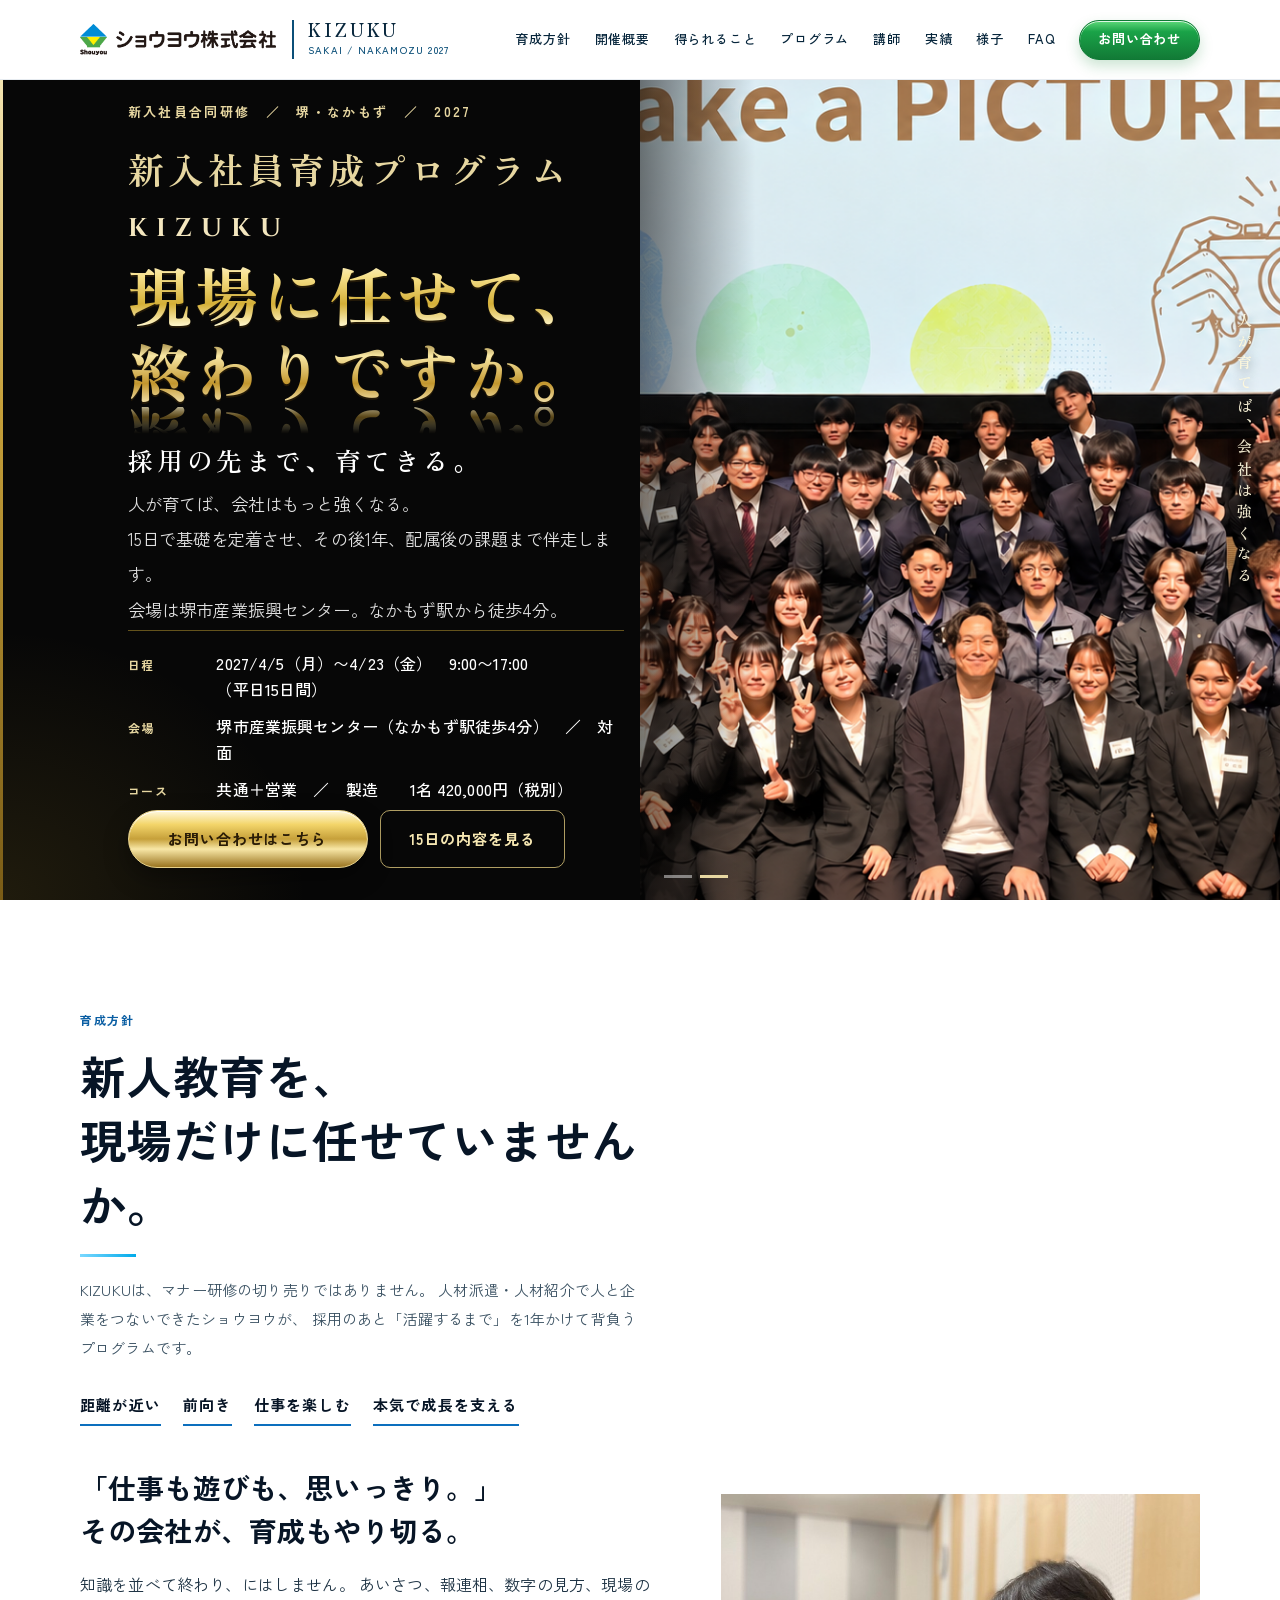
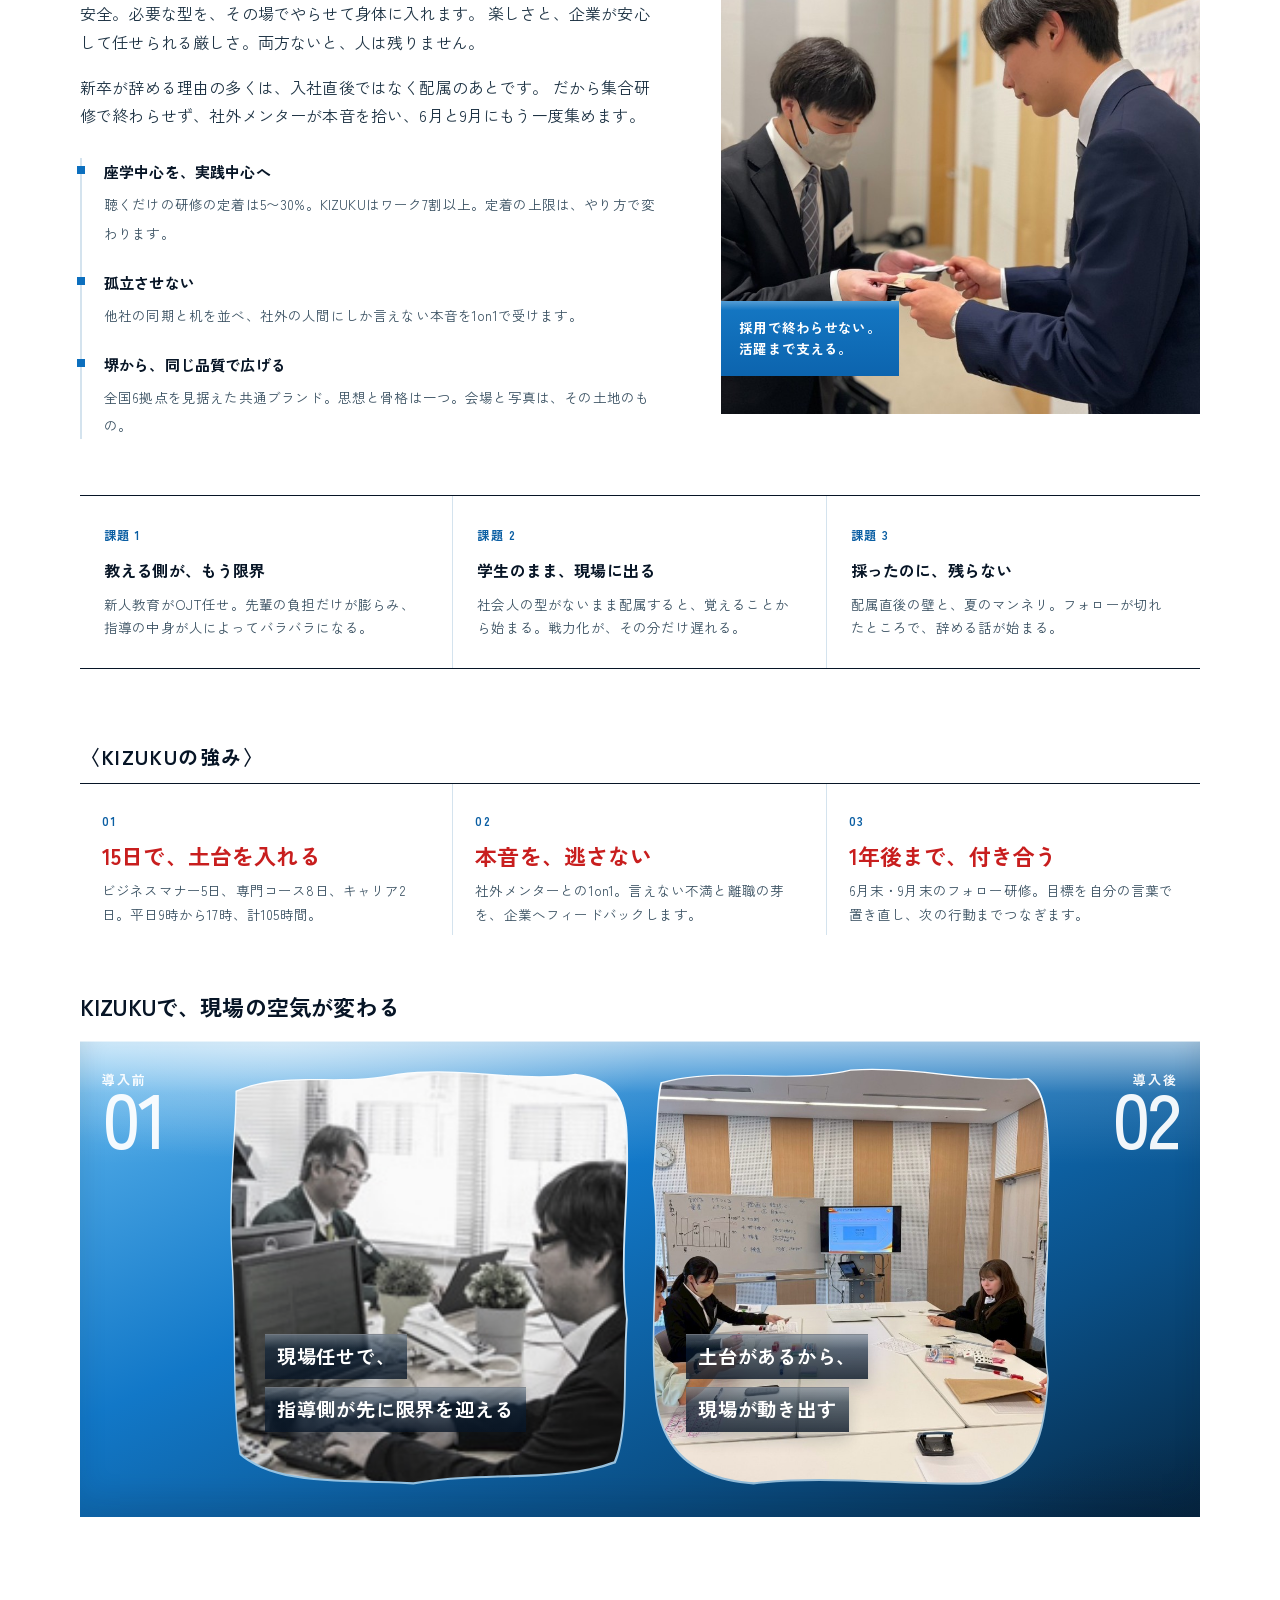
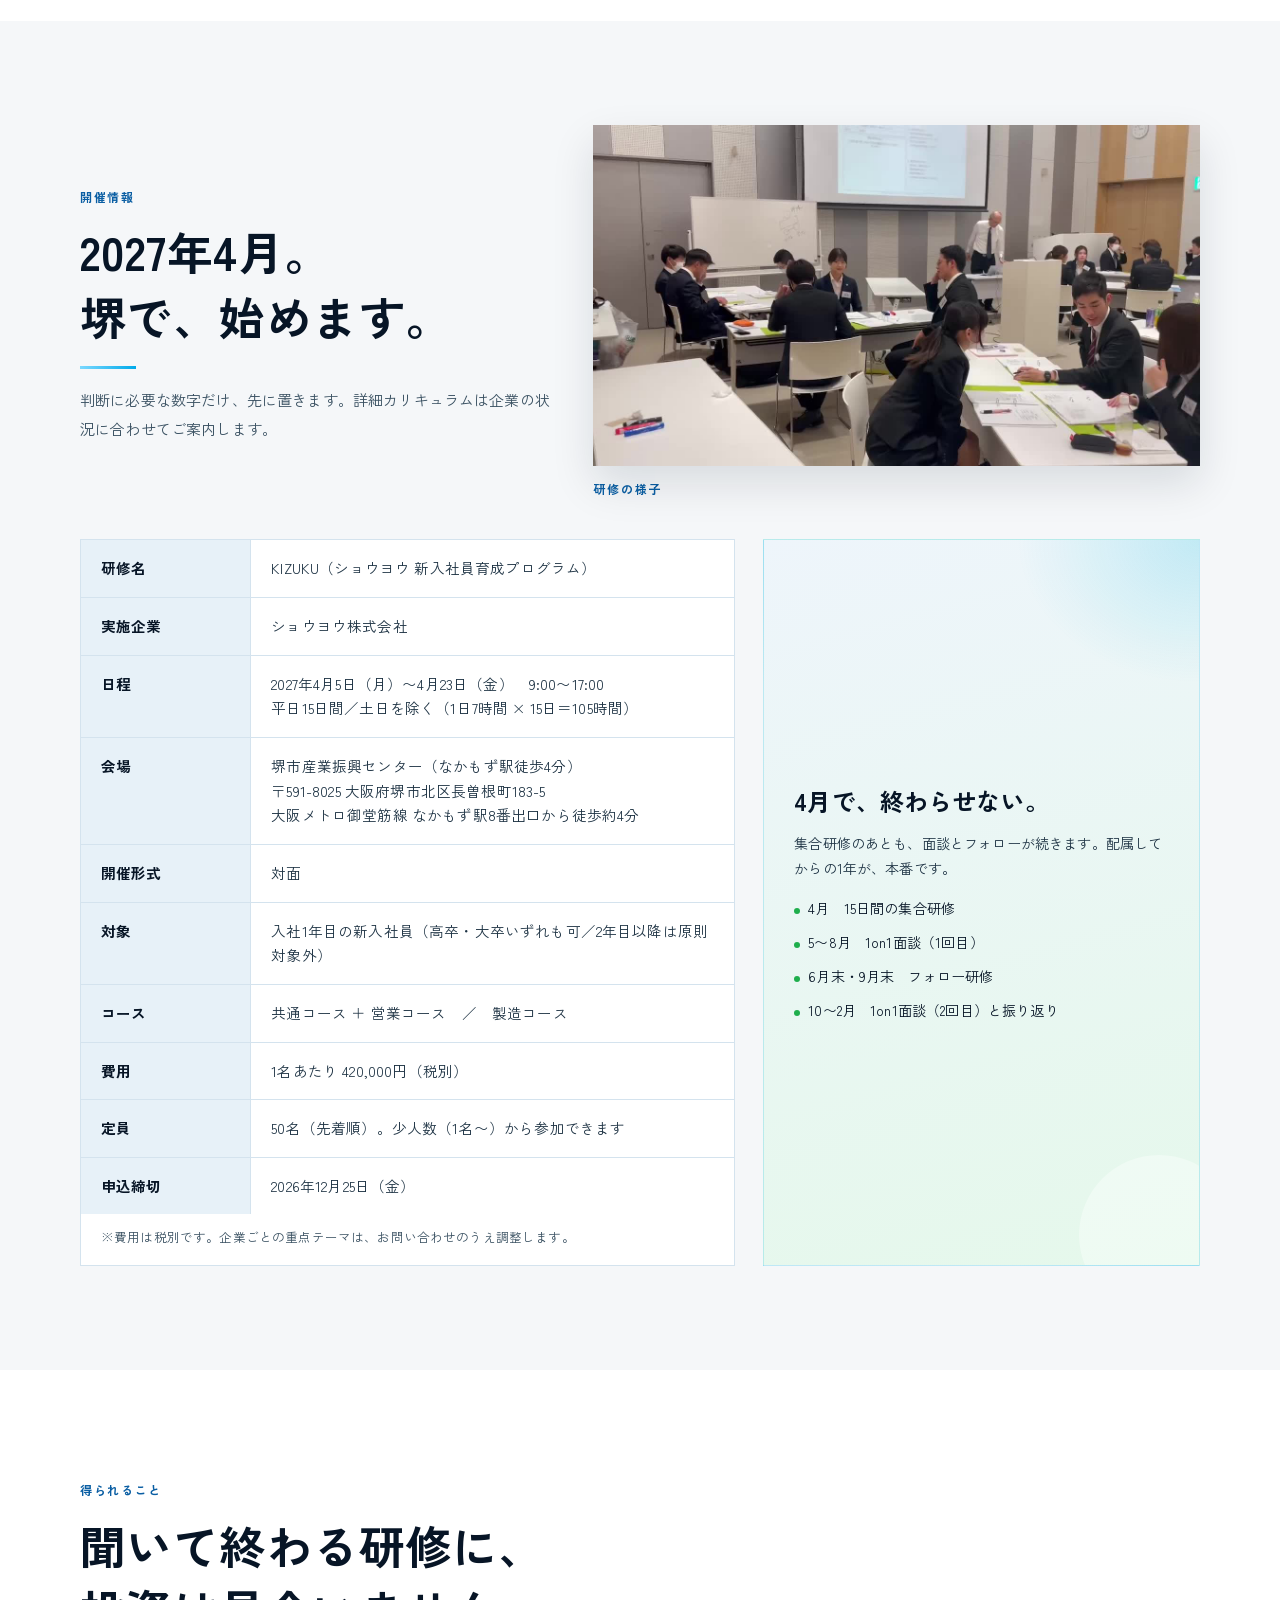
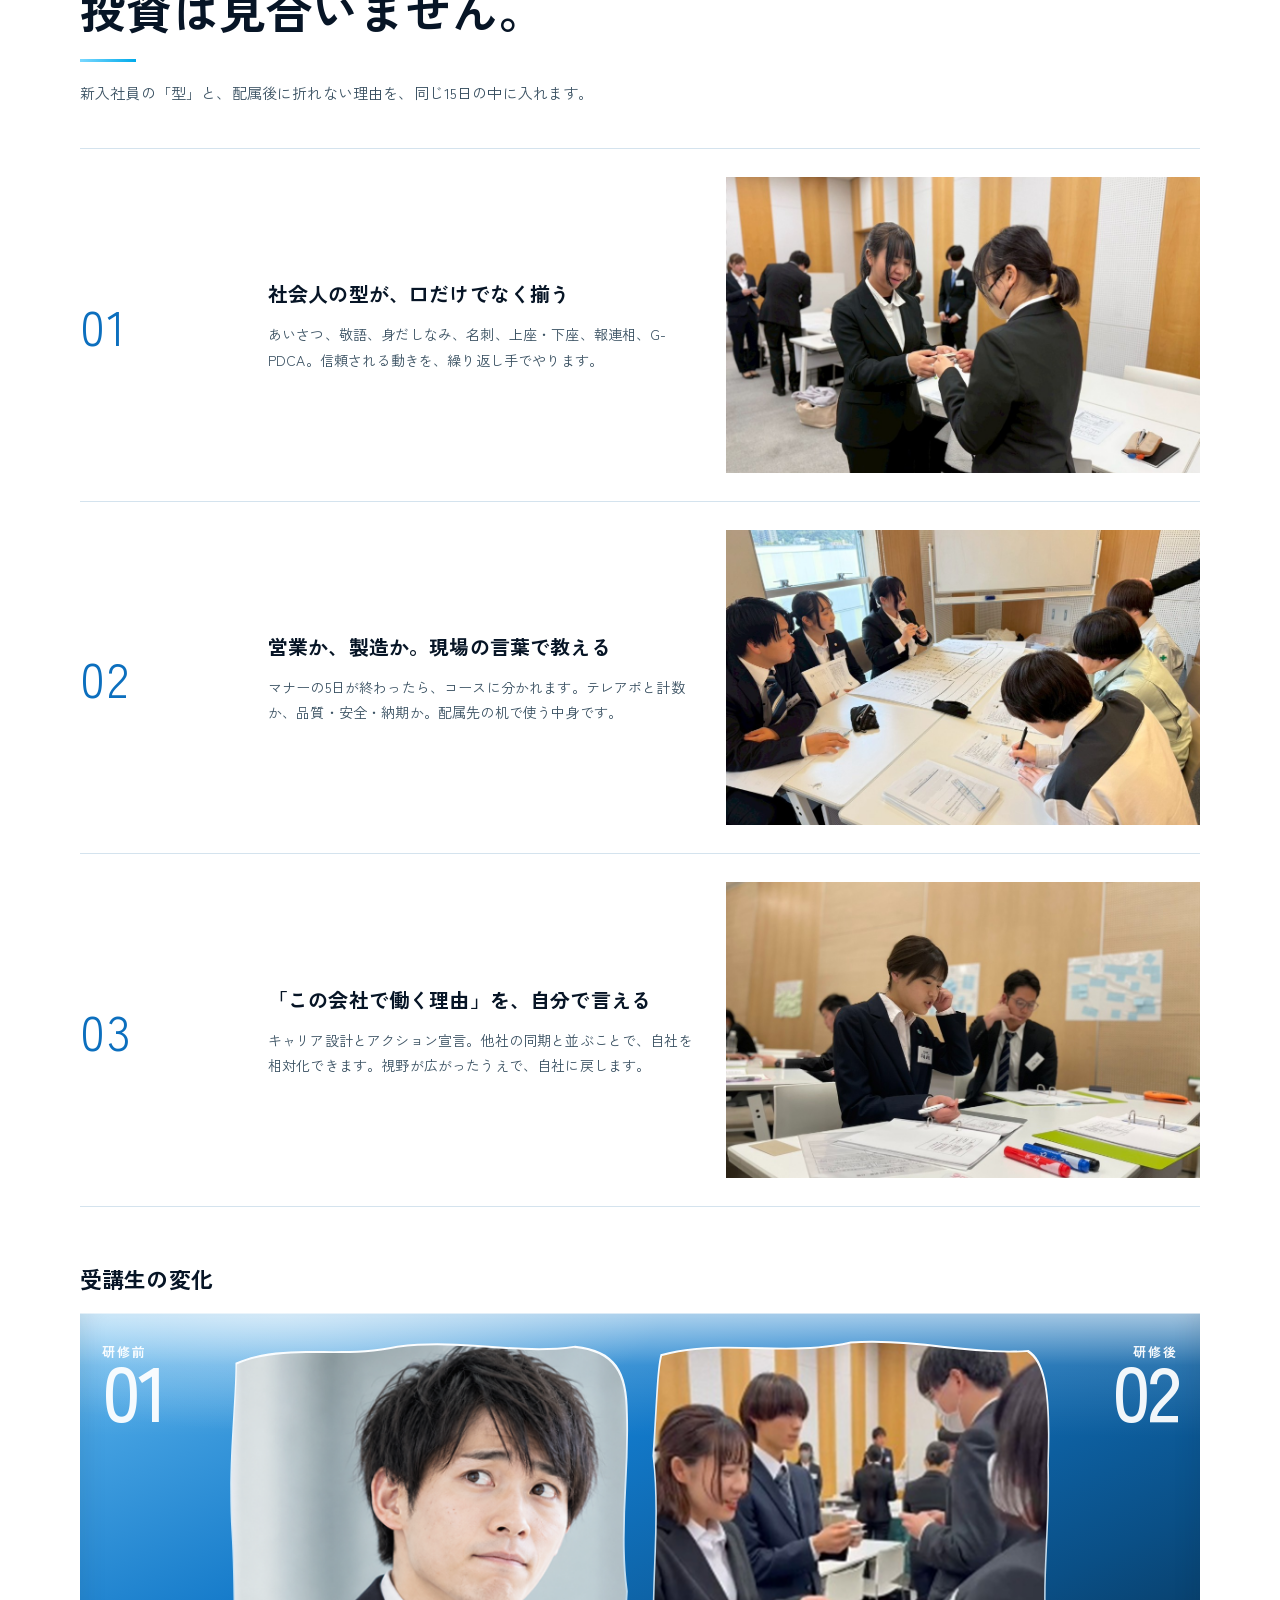
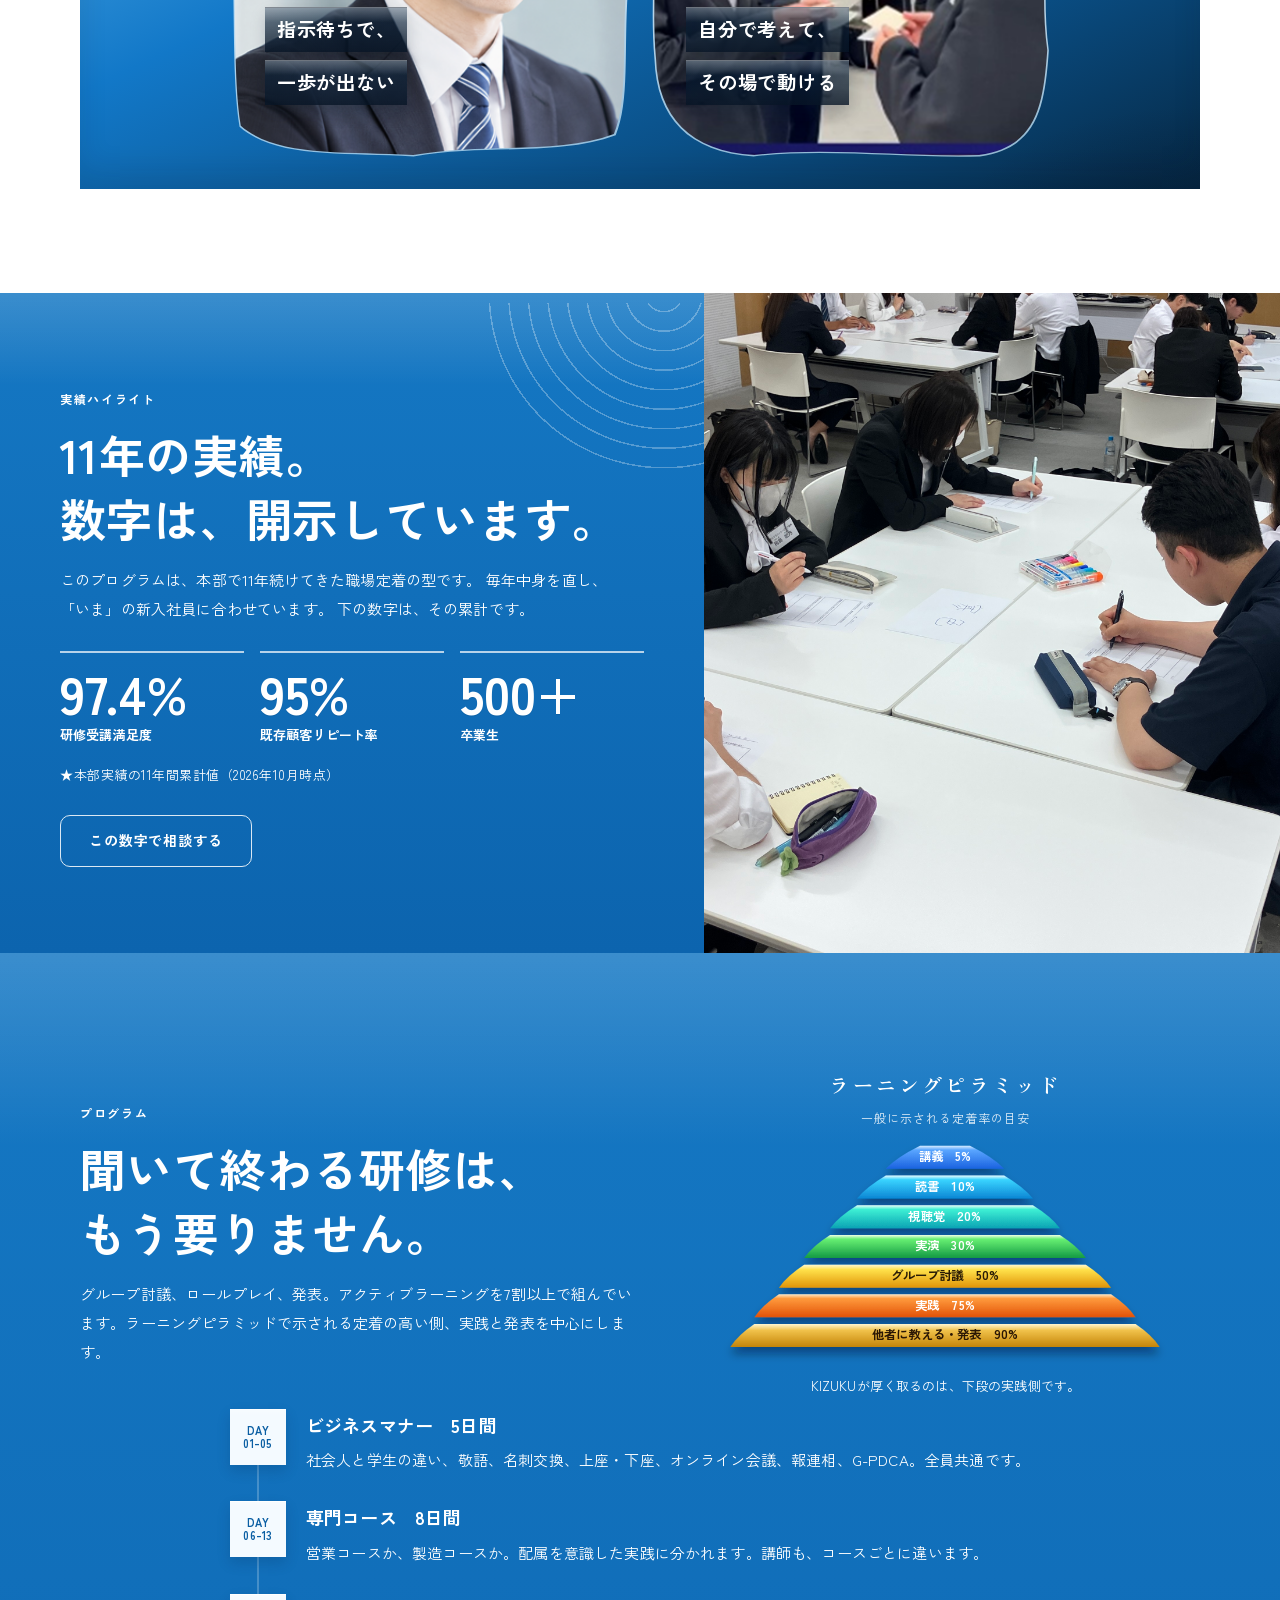
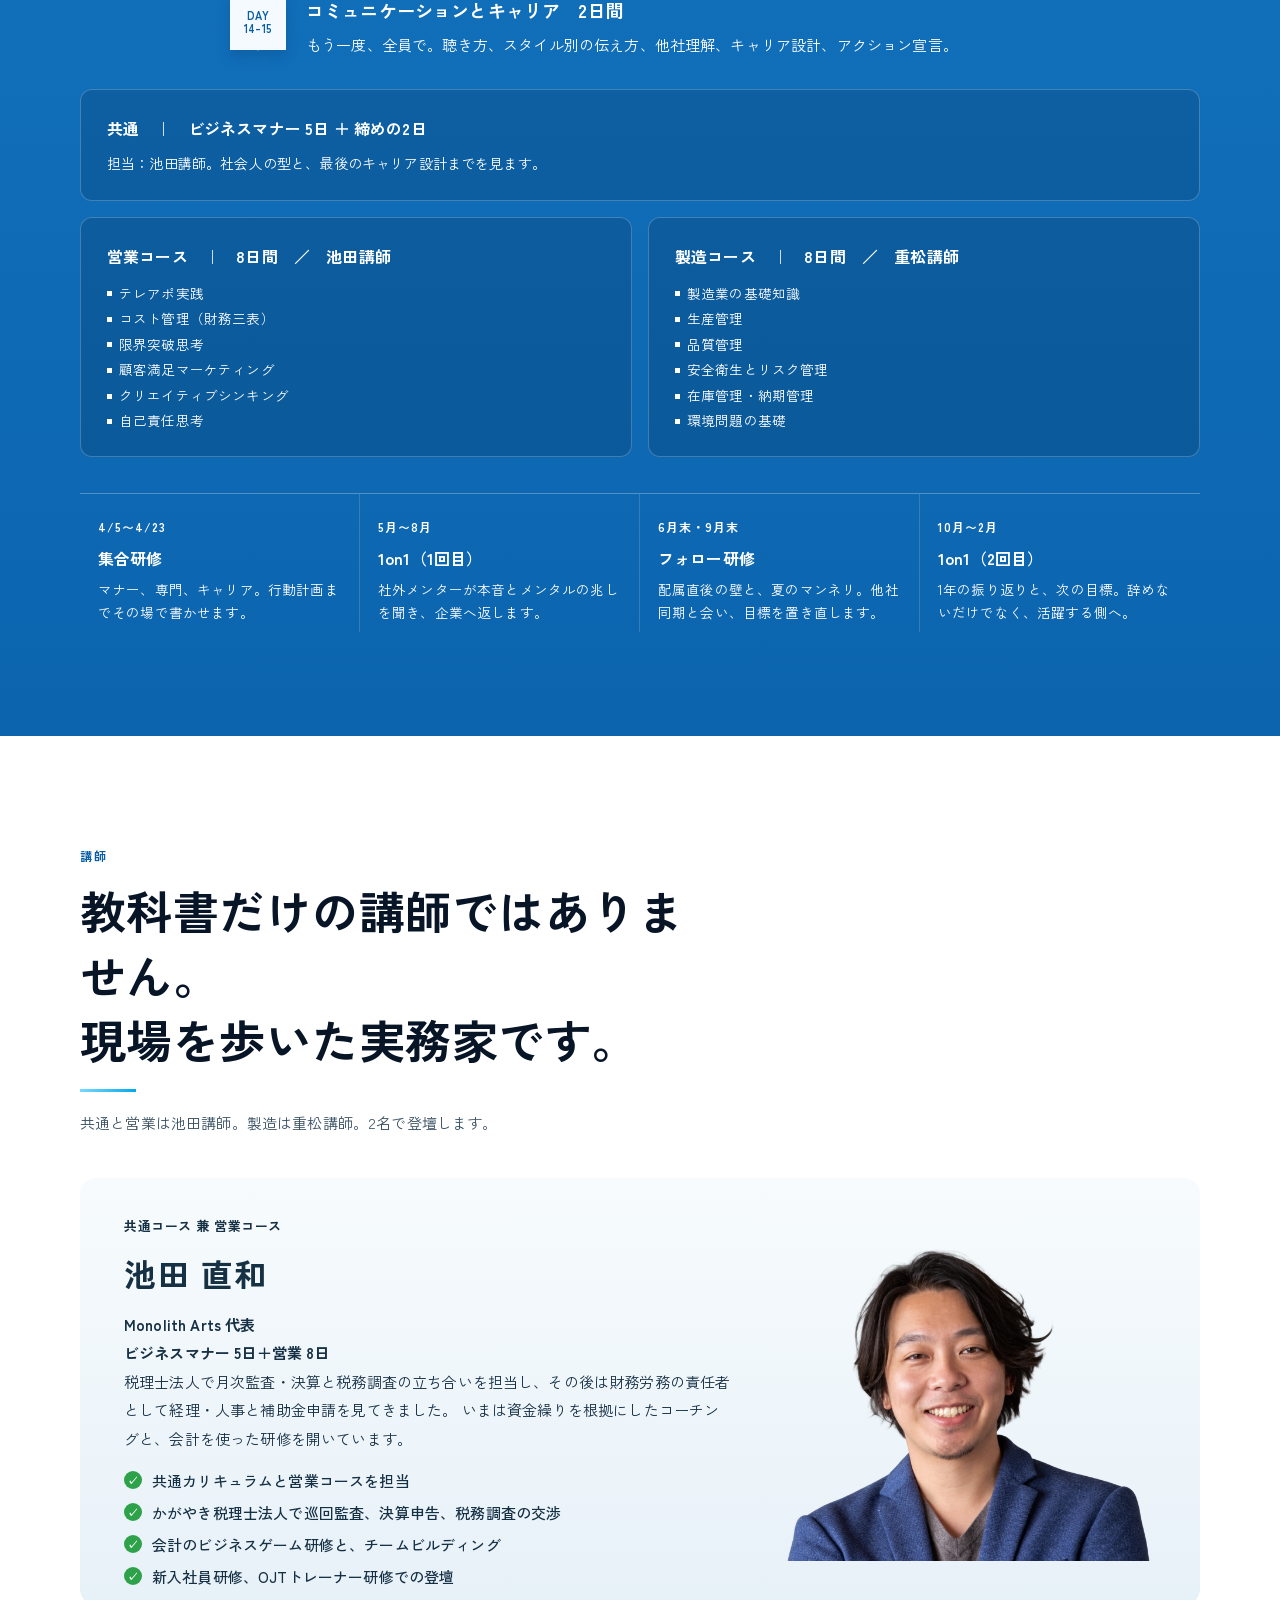
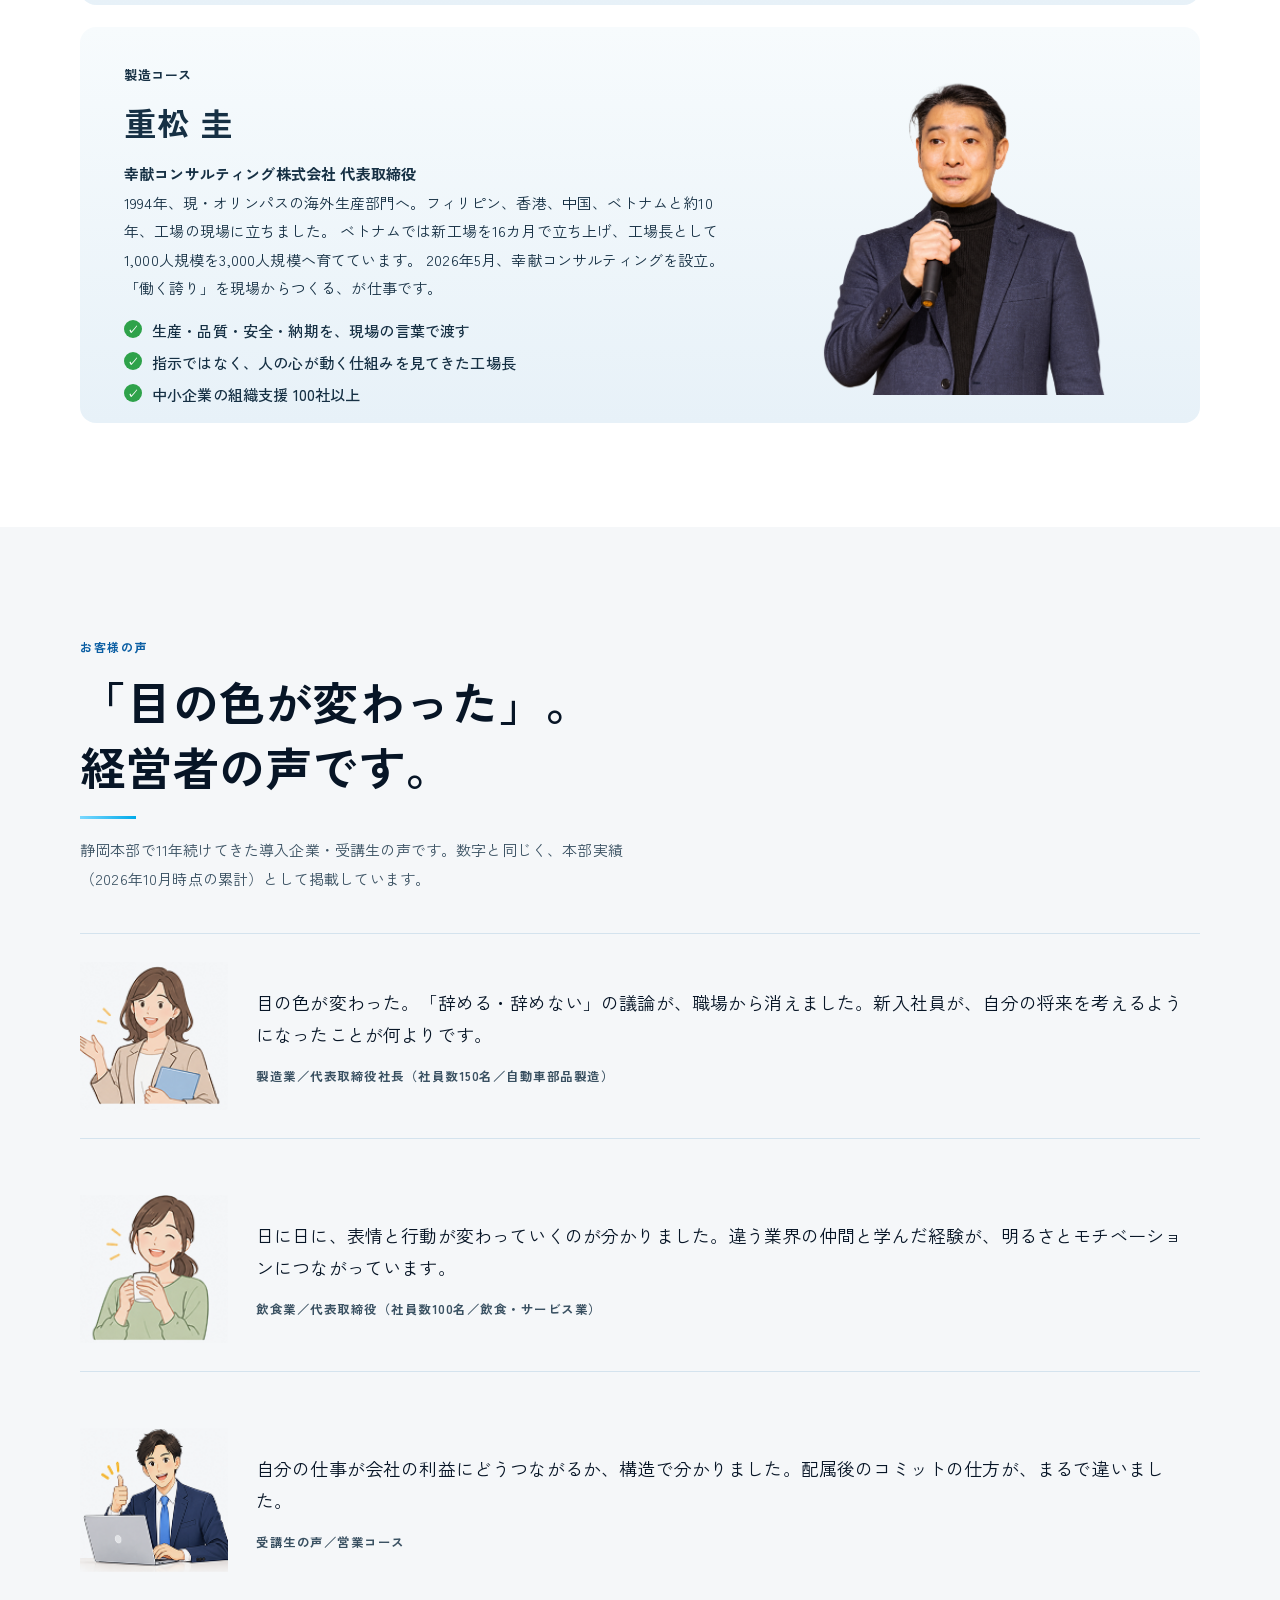
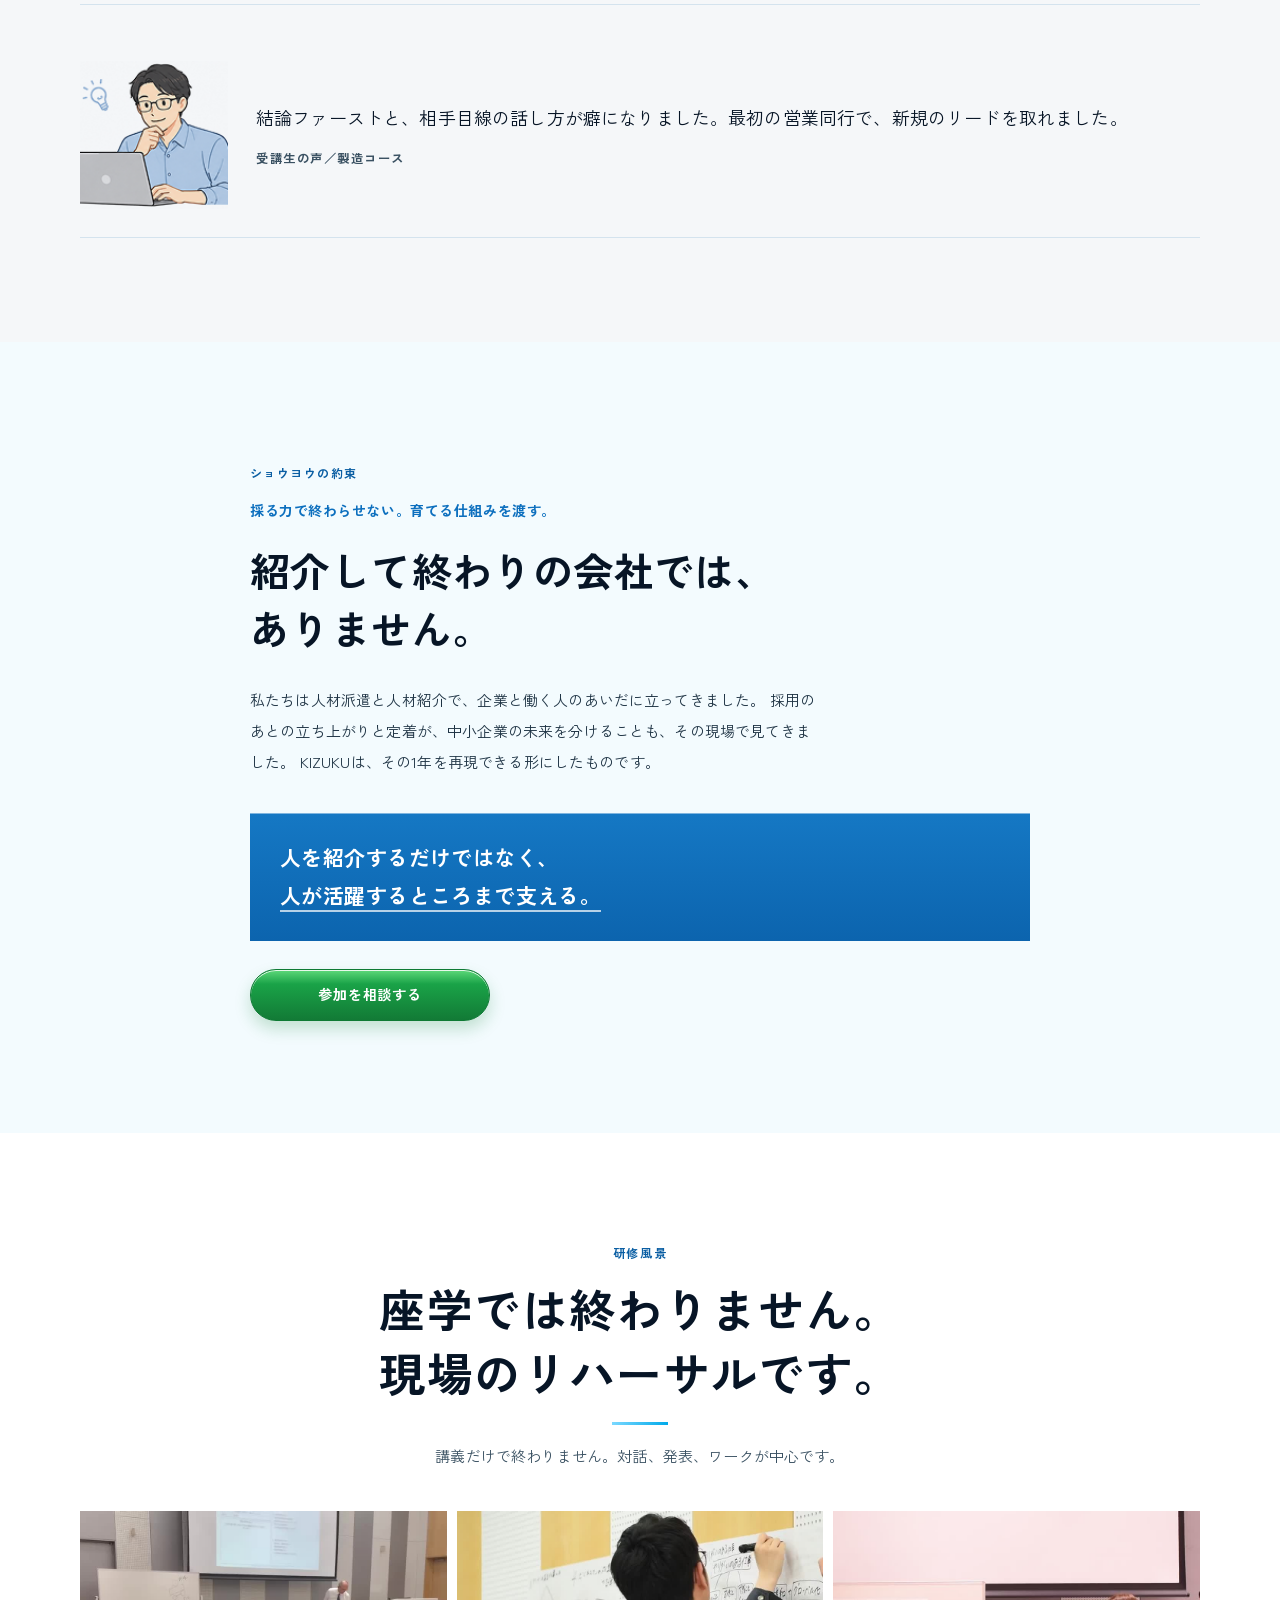
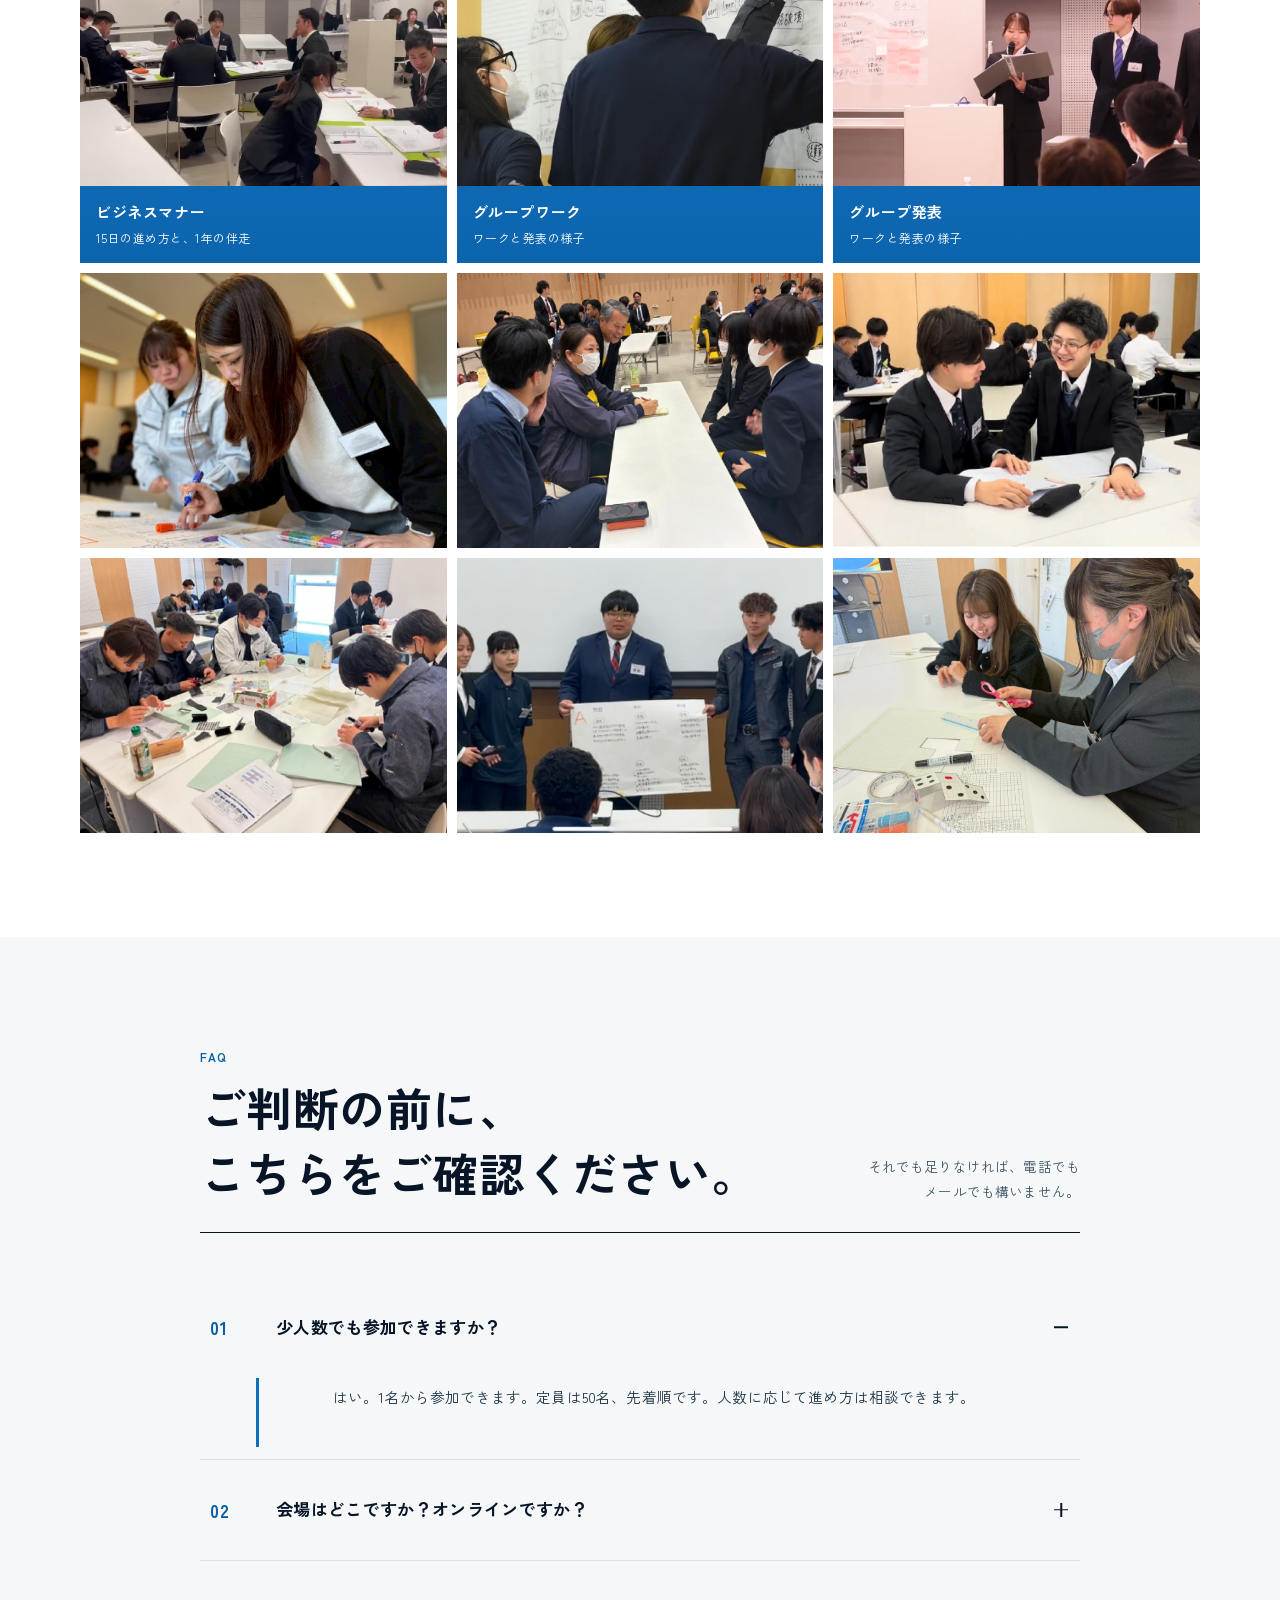
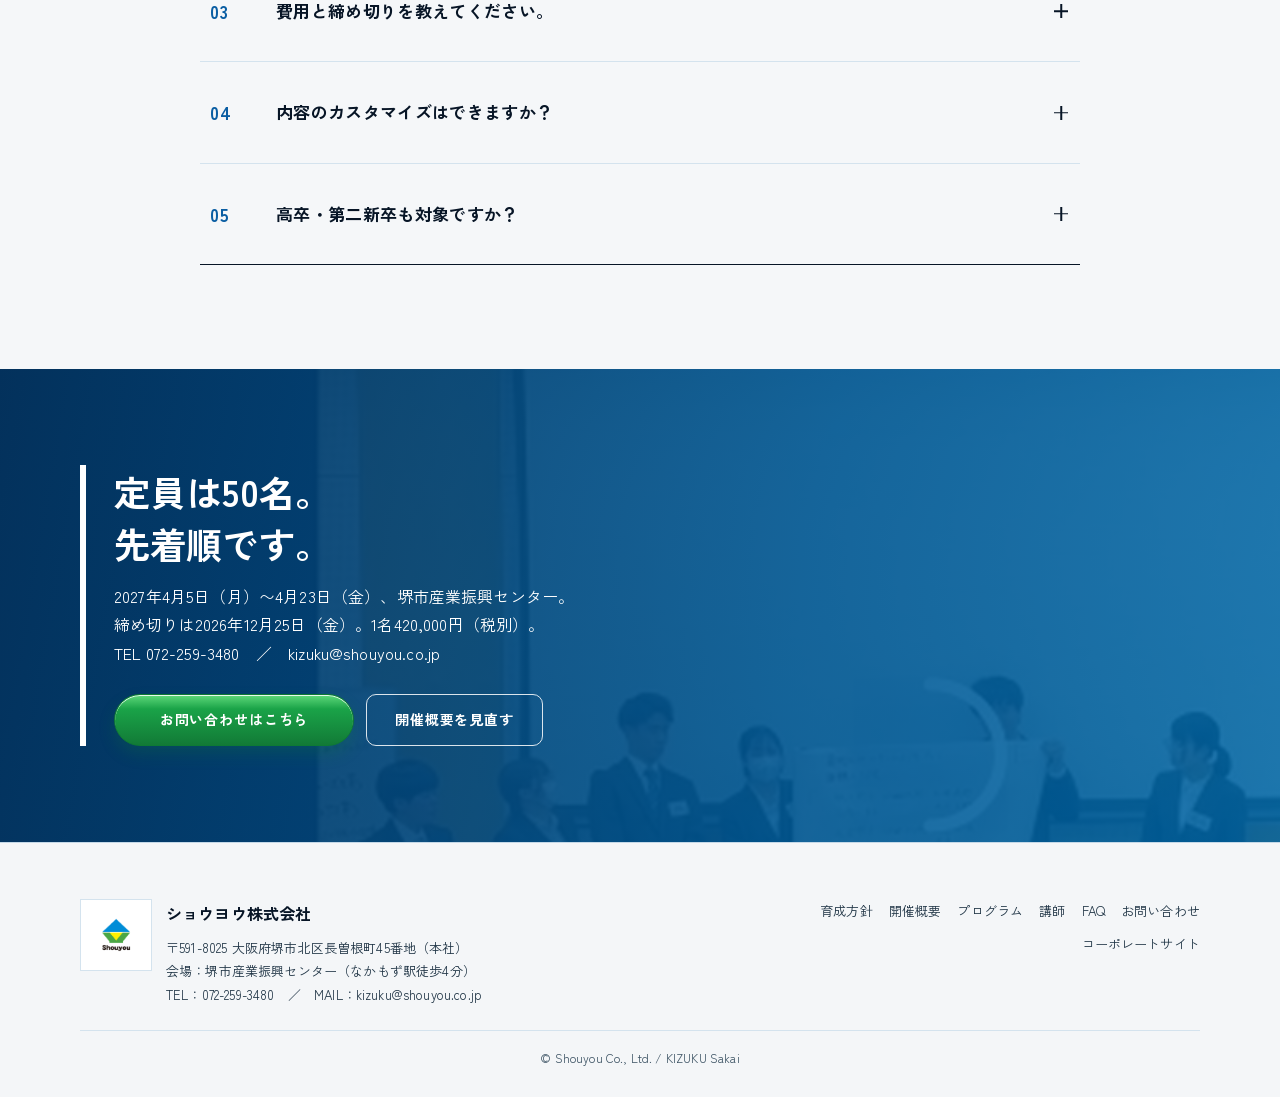
==== commit 0cc507f2: "Add the couple training clip beside the 2027 overview heading. Co-authored-by: Cursor <cursoragent@c" ====
--- a/index.html
+++ b/index.html
@@ -213,11 +213,22 @@
 
     <section class="sec sec--smoke" id="overview">
       <div class="wrap">
-        <div class="head fade">
-          <p class="kicker">開催情報</p>
-          <h2 class="ttl ttl--display">2027年4月。<br>堺で、始めます。</h2>
-          <hr class="rule">
-          <p class="desc" style="margin-top:16px">判断に必要な数字だけ、先に置きます。詳細カリキュラムは企業の状況に合わせてご案内します。</p>
+        <div class="overview-lead fade">
+          <div class="head">
+            <p class="kicker">開催情報</p>
+            <h2 class="ttl ttl--display">2027年4月。<br>堺で、始めます。</h2>
+            <hr class="rule">
+            <p class="desc" style="margin-top:16px">判断に必要な数字だけ、先に置きます。詳細カリキュラムは企業の状況に合わせてご案内します。</p>
+          </div>
+          <figure class="overview-film">
+            <div class="overview-film__frame">
+              <img class="overview-film__still" src="assets/video/training-scene.jpg" alt="机を囲んで学ぶ受講生" width="1280" height="720">
+              <video class="overview-film__video" autoplay muted loop playsinline preload="auto" poster="assets/video/training-scene.jpg">
+                <source src="assets/video/training-scene.mp4" type="video/mp4">
+              </video>
+            </div>
+            <figcaption>研修の様子</figcaption>
+          </figure>
         </div>
         <div class="overview fade">
           <div class="sheet">
@@ -761,6 +772,6 @@
       <p class="footer__copy">© Shouyou Co., Ltd. / KIZUKU Sakai</p>
     </div>
   </footer>
-  <script src="js/main.js"></script>
+  <script src="js/main.js?v=overview-film4"></script>
 </body>
 </html>
--- a/css/style.css
+++ b/css/style.css
@@ -526,6 +526,33 @@
 }
 
 /* Overview */
+.overview-lead{
+  display:grid;
+  grid-template-columns:minmax(0,.92fr) minmax(280px,1.18fr);
+  gap:28px 40px;
+  align-items:center;
+  margin-bottom:40px;
+}
+.overview-lead .head{margin-bottom:0;max-width:none}
+.overview-film{margin:0}
+.overview-film__frame{
+  position:relative;overflow:hidden;
+  box-shadow:0 18px 40px rgba(7,21,38,.12);
+}
+.overview-film__still{
+  width:100%;height:auto;aspect-ratio:16 / 9;object-fit:cover;object-position:center;
+  display:block;
+}
+.overview-film__video{
+  position:absolute;inset:0;width:100%;height:100%;
+  object-fit:cover;object-position:center;display:block;
+  background:transparent;opacity:0;transition:opacity .35s ease;
+}
+.overview-film__video.is-on{opacity:1}
+.overview-film figcaption{
+  margin:12px 0 0;
+  font-size:12px;font-weight:700;letter-spacing:.16em;color:var(--cyan-ink);
+}
 .overview{
   display:grid;grid-template-columns:1.2fr .8fr;gap:28px;align-items:stretch;
 }
@@ -1172,7 +1199,7 @@
   .faq-head__note{text-align:left;max-width:none}
   .faq summary{grid-template-columns:40px 1fr 24px;gap:12px;padding:24px 4px}
   .faq__a{margin-left:40px;padding-left:20px;padding-right:8px}
-  .why,.overview,.inst,.trust,.benefit,.compare,.courses,.links,.footer__in,.info,.ggrid,.issues,.voice,.powers,.flow,.roster,.media,.boss,.program-top,.profile{grid-template-columns:1fr}
+  .why,.overview,.overview-lead,.inst,.trust,.benefit,.compare,.courses,.links,.footer__in,.info,.ggrid,.issues,.voice,.powers,.flow,.roster,.media,.boss,.program-top,.profile{grid-template-columns:1fr}
   .course--lead{grid-column:auto}
   .tutor{grid-template-columns:140px 1fr}
   .benefit__no{font-size:36px}
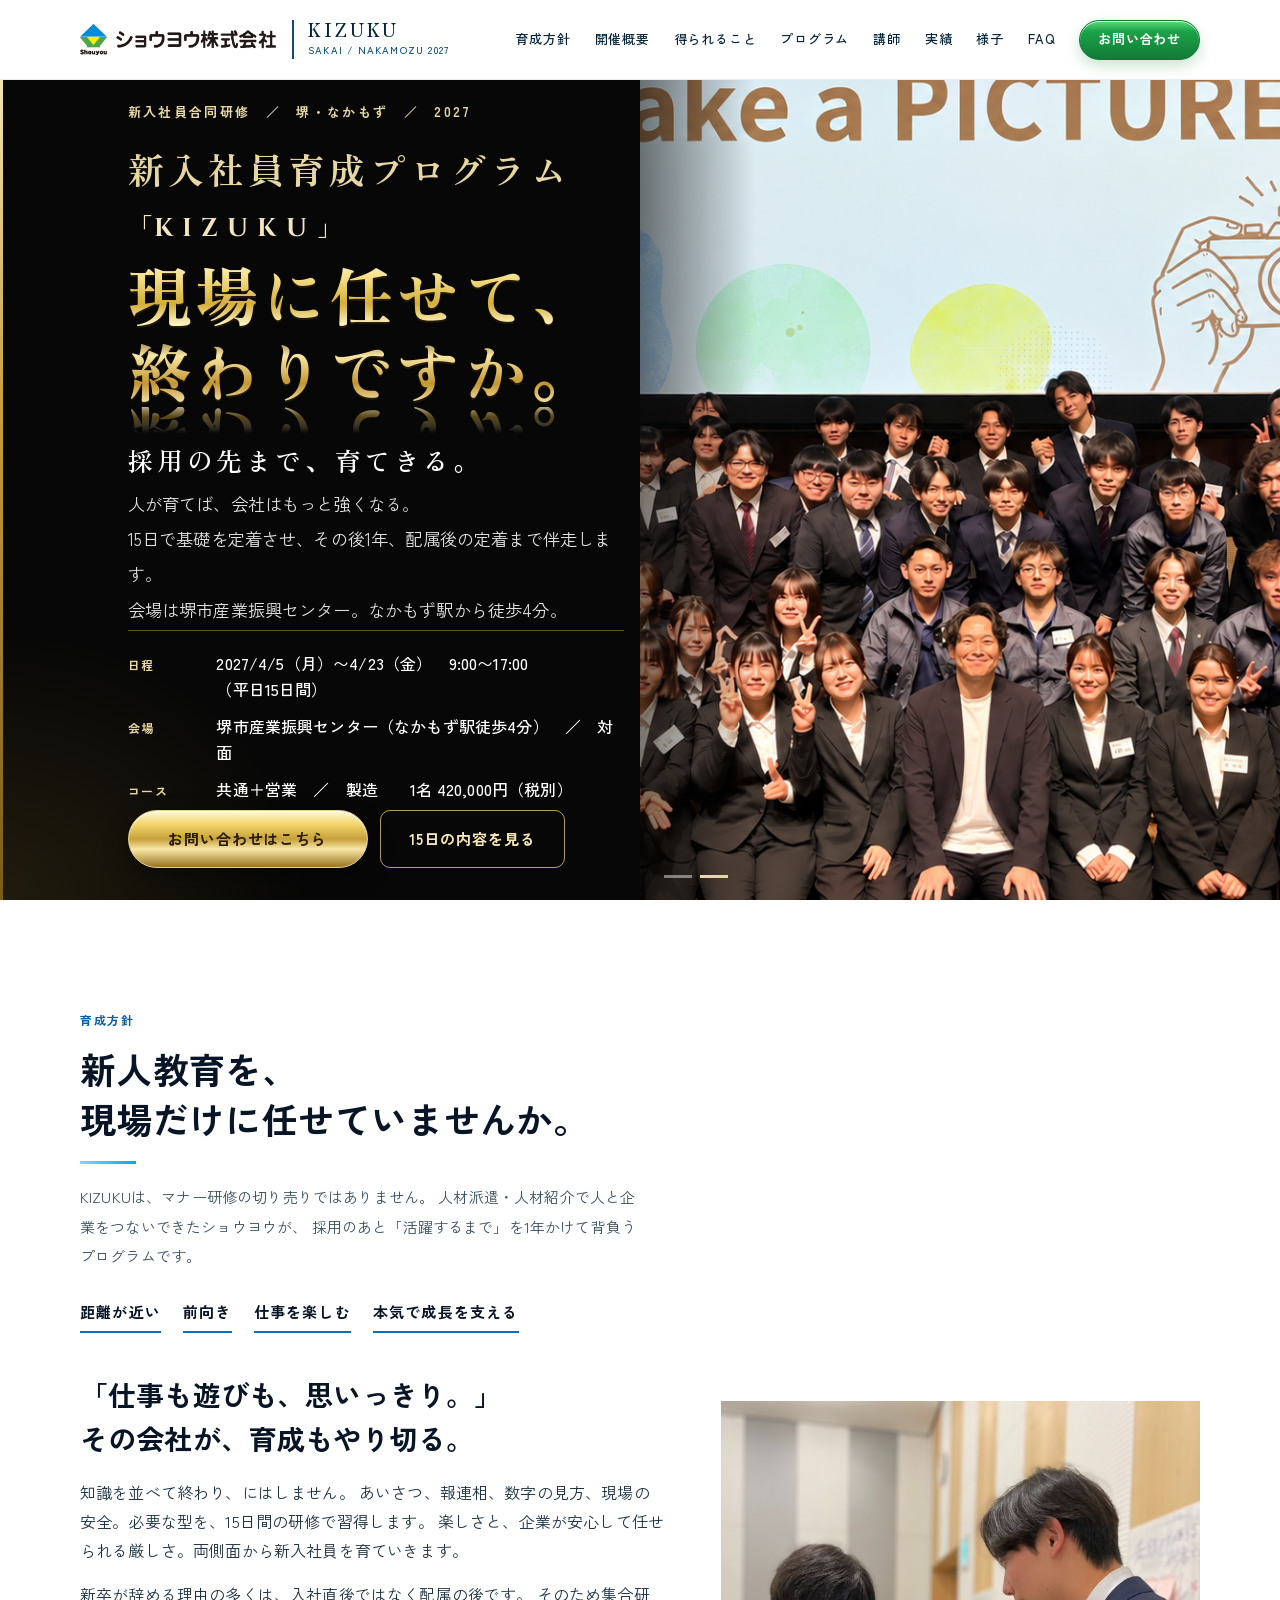
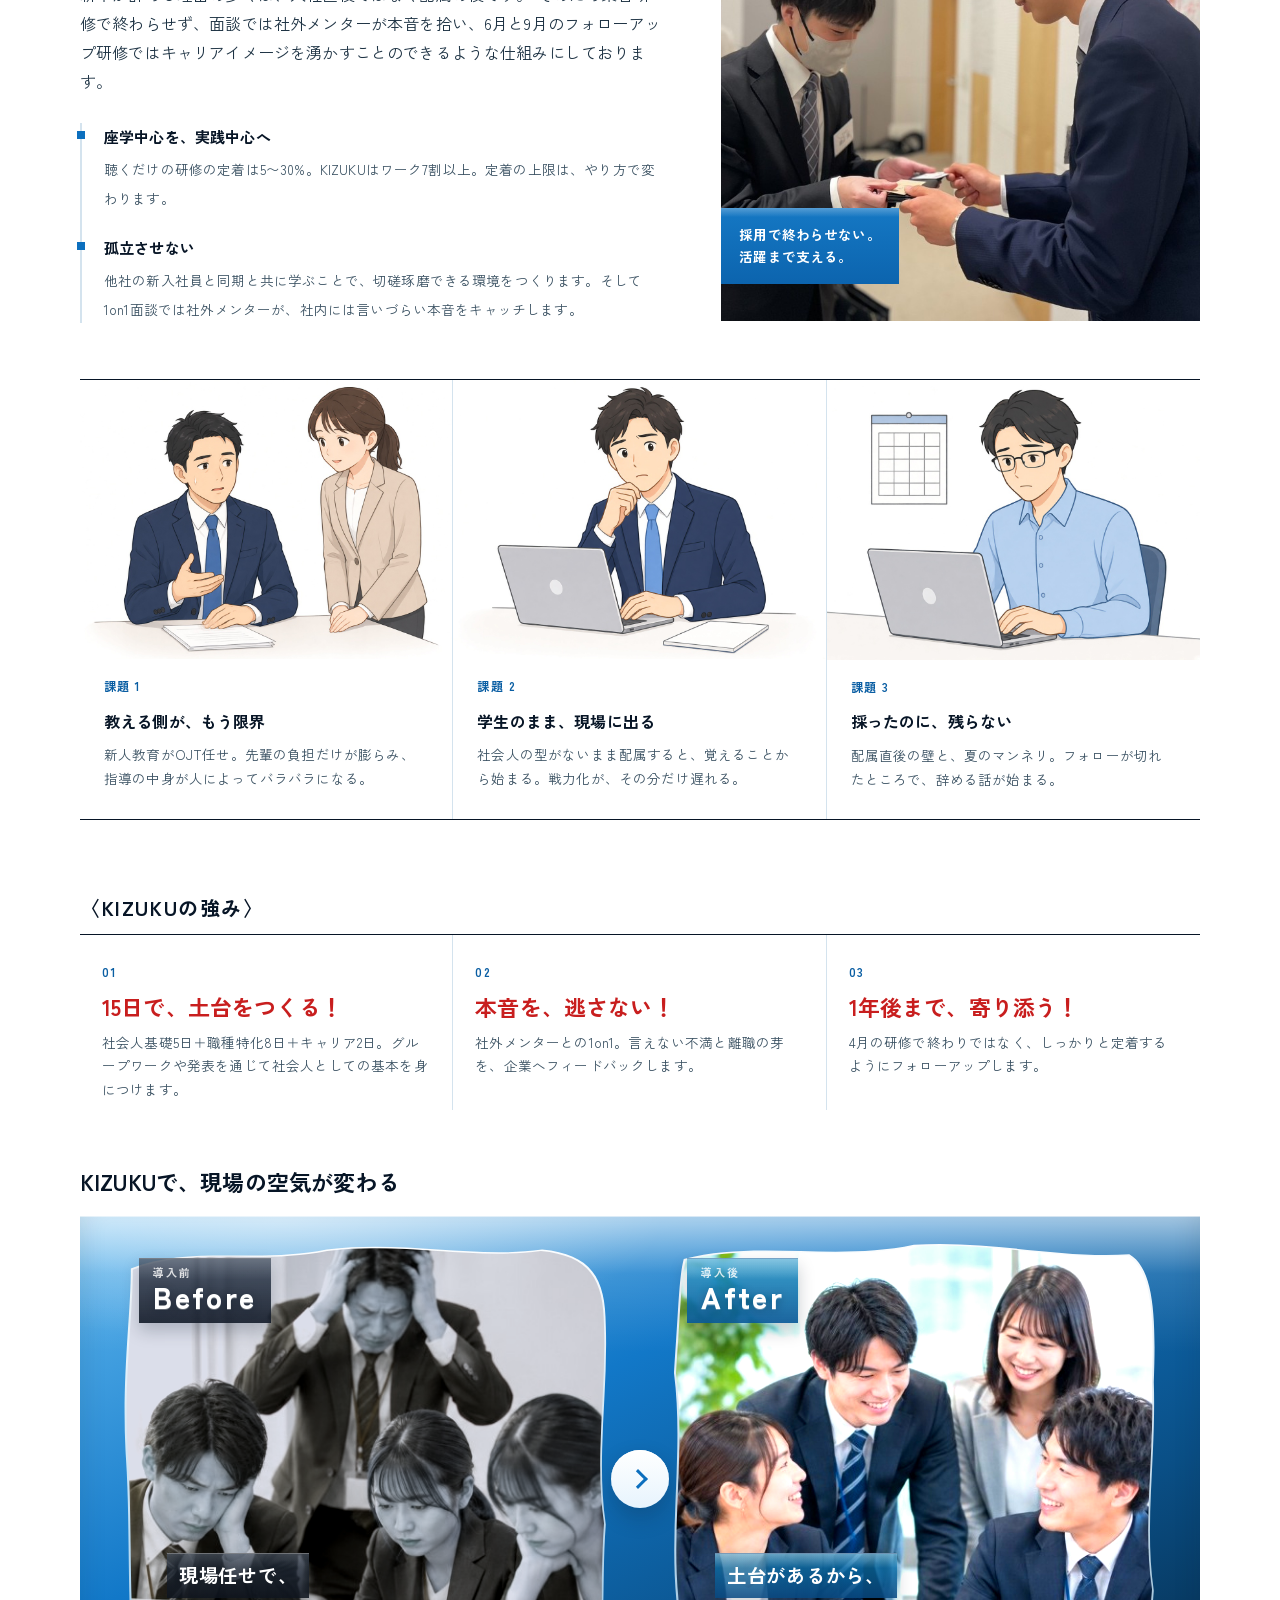
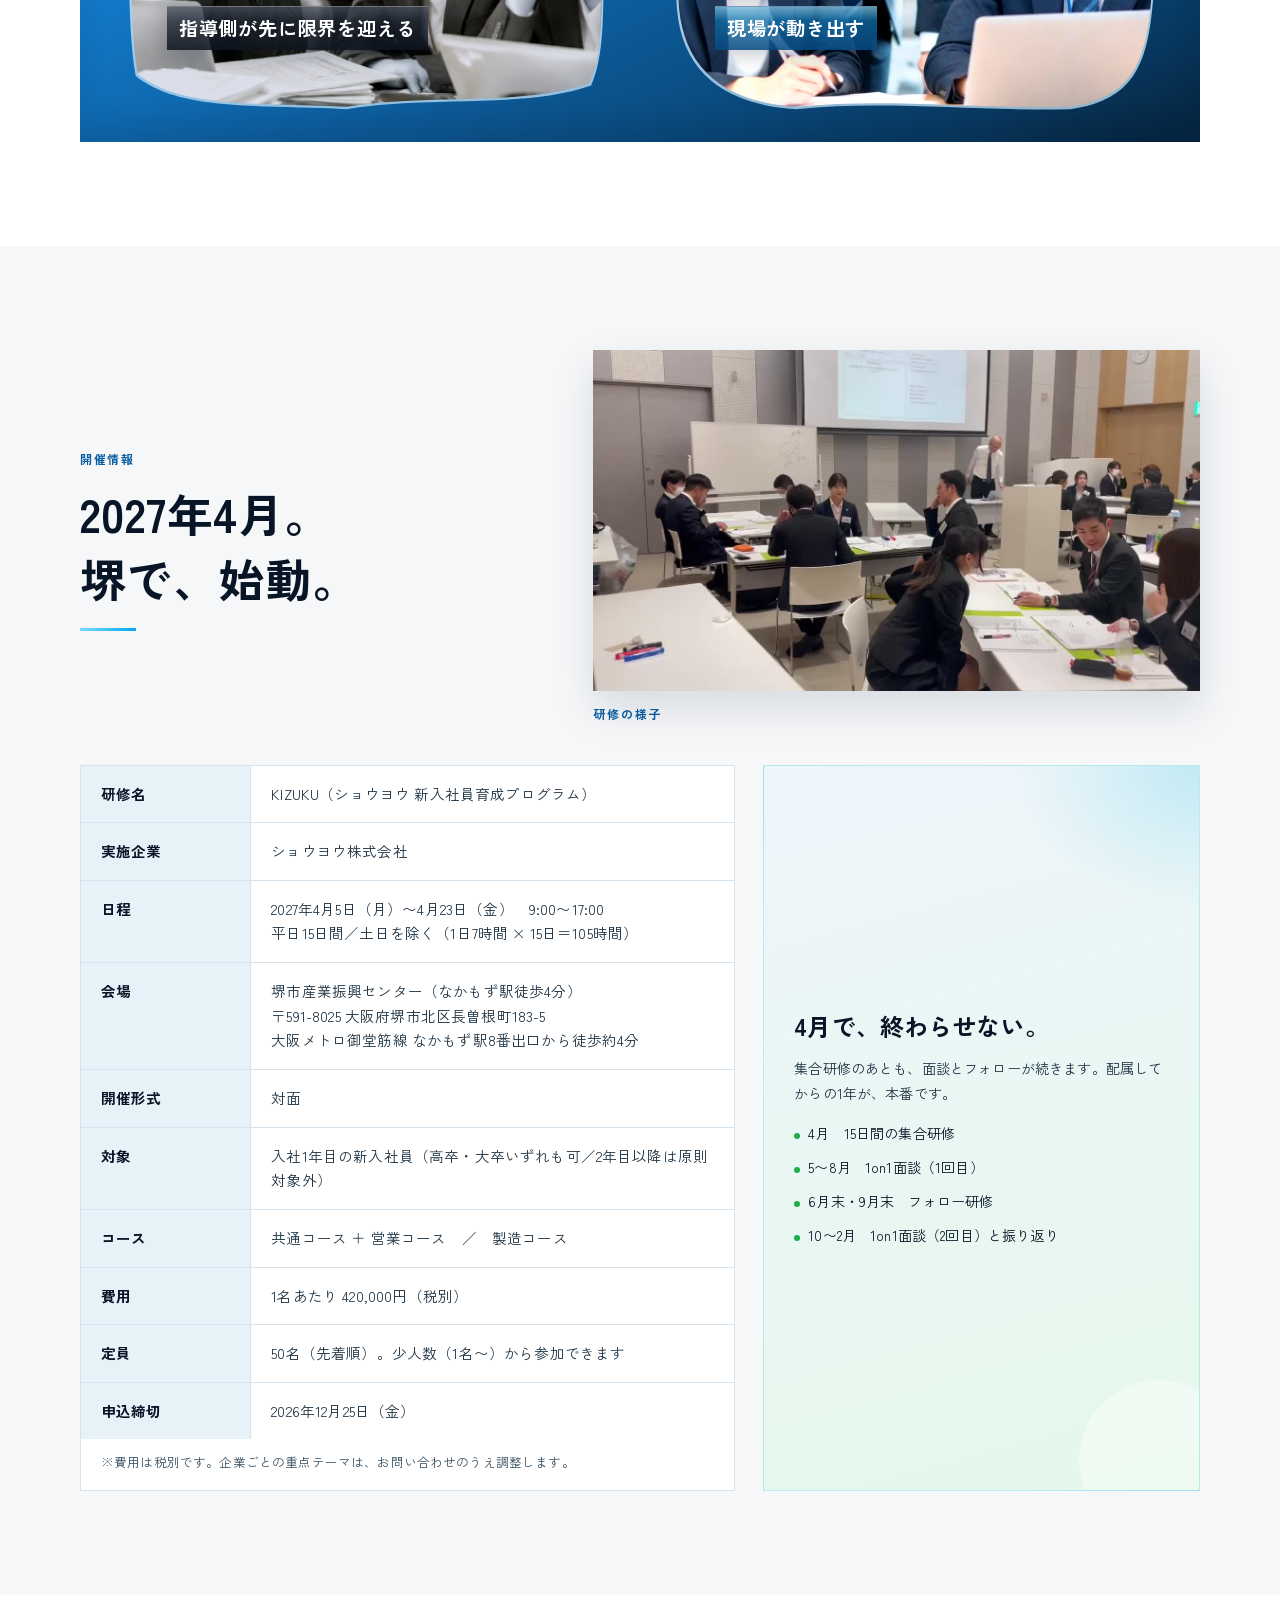
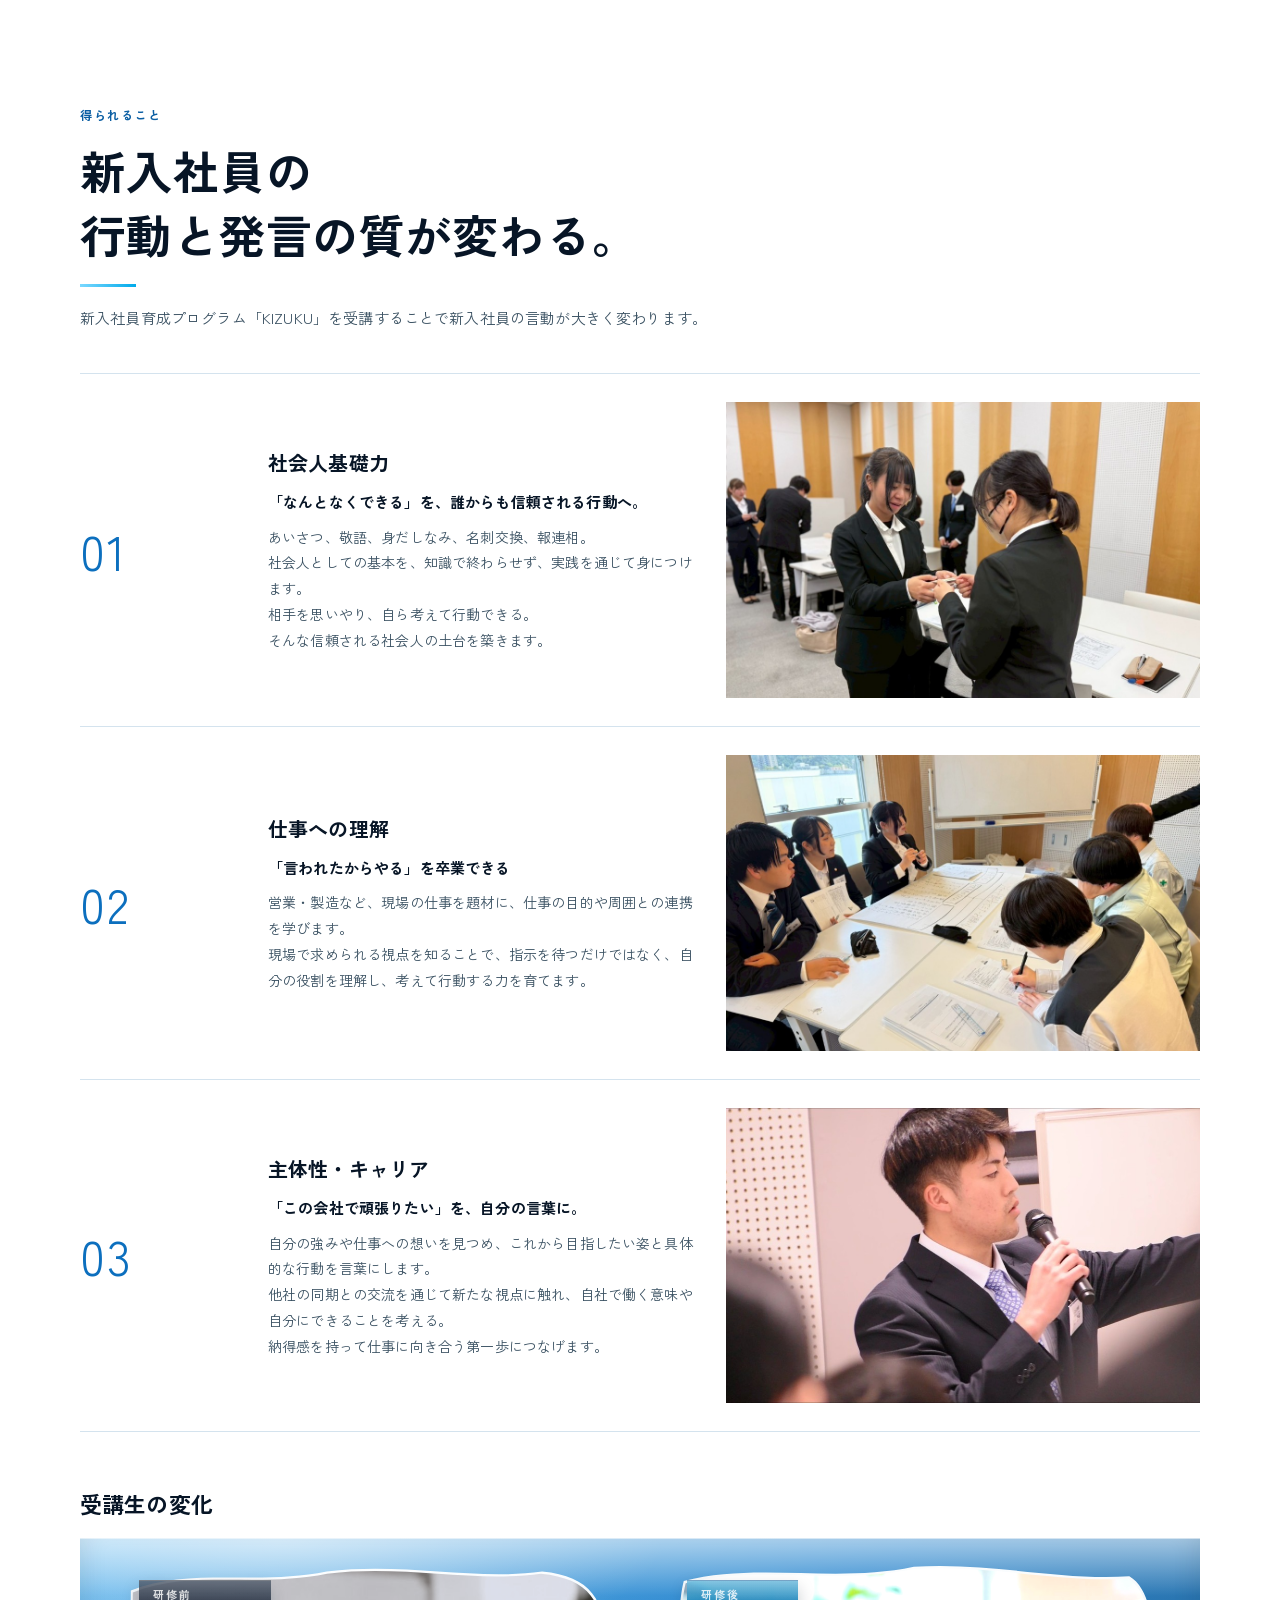
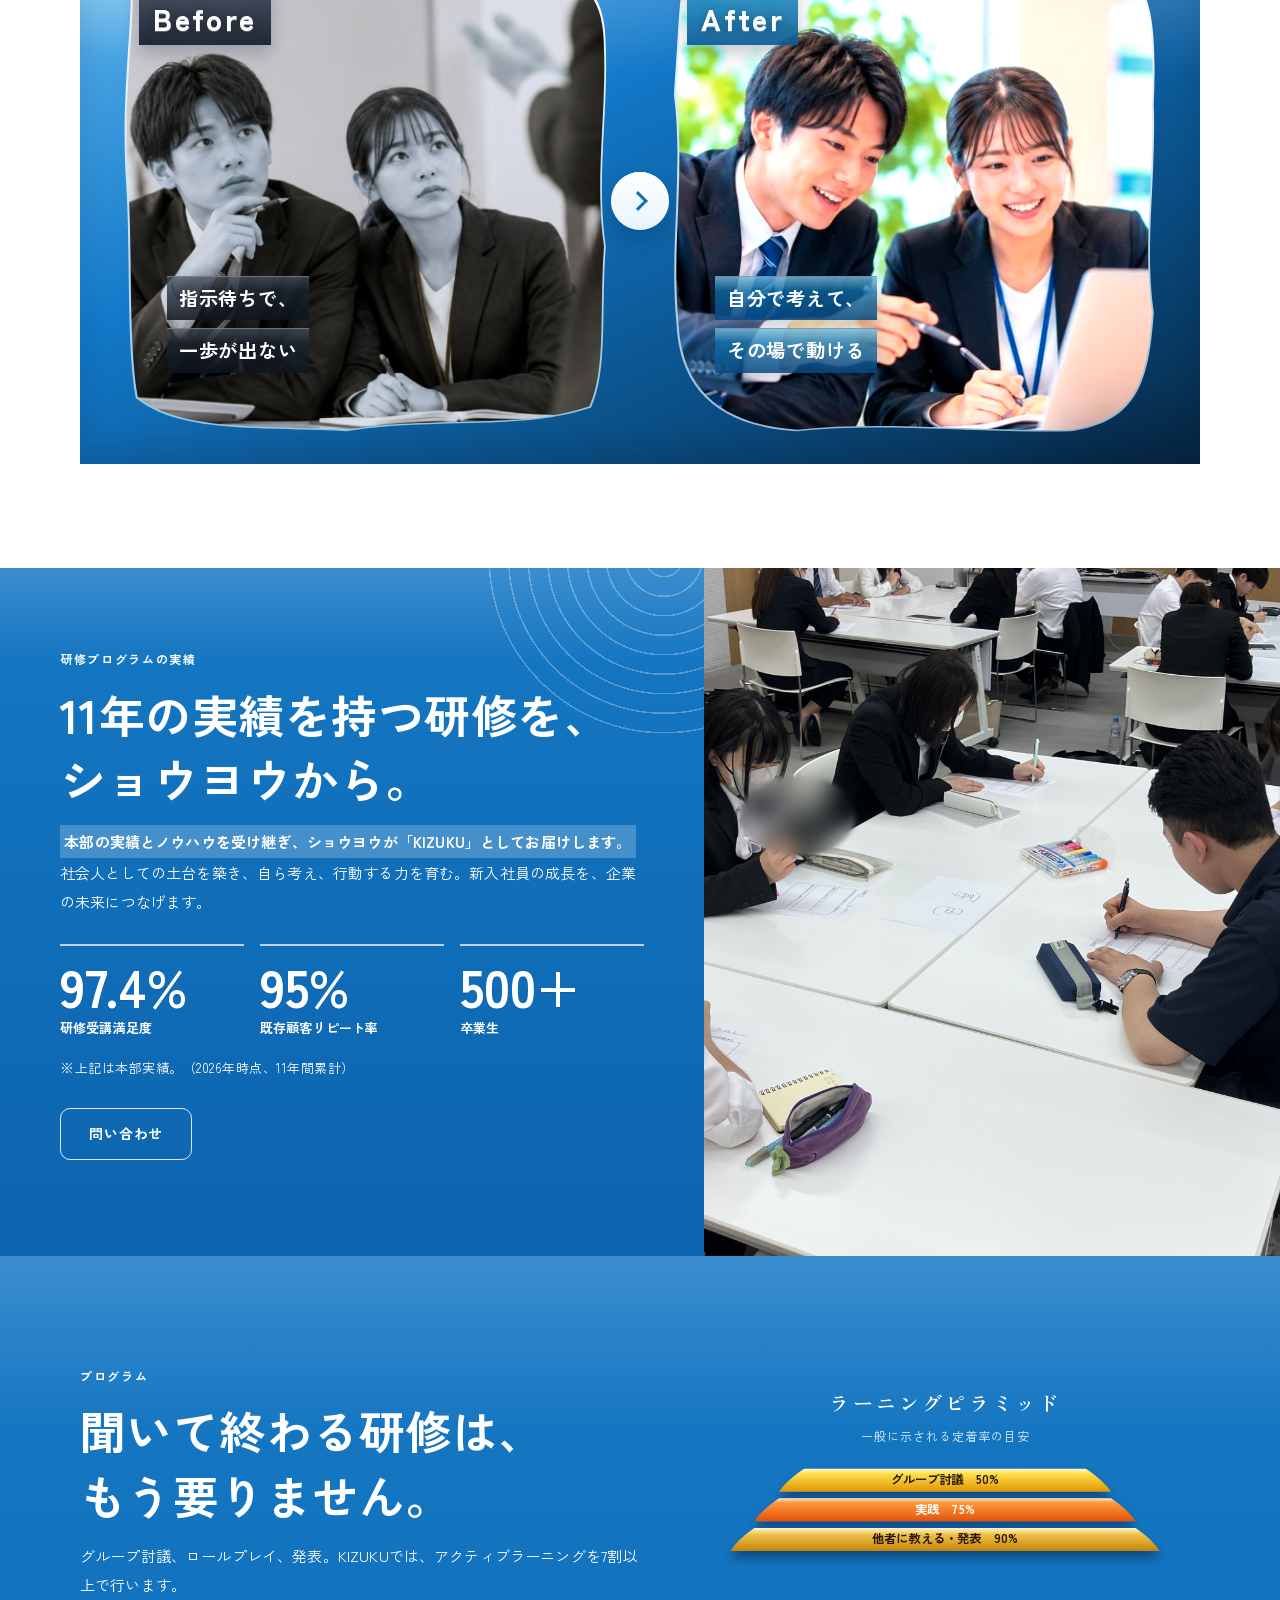
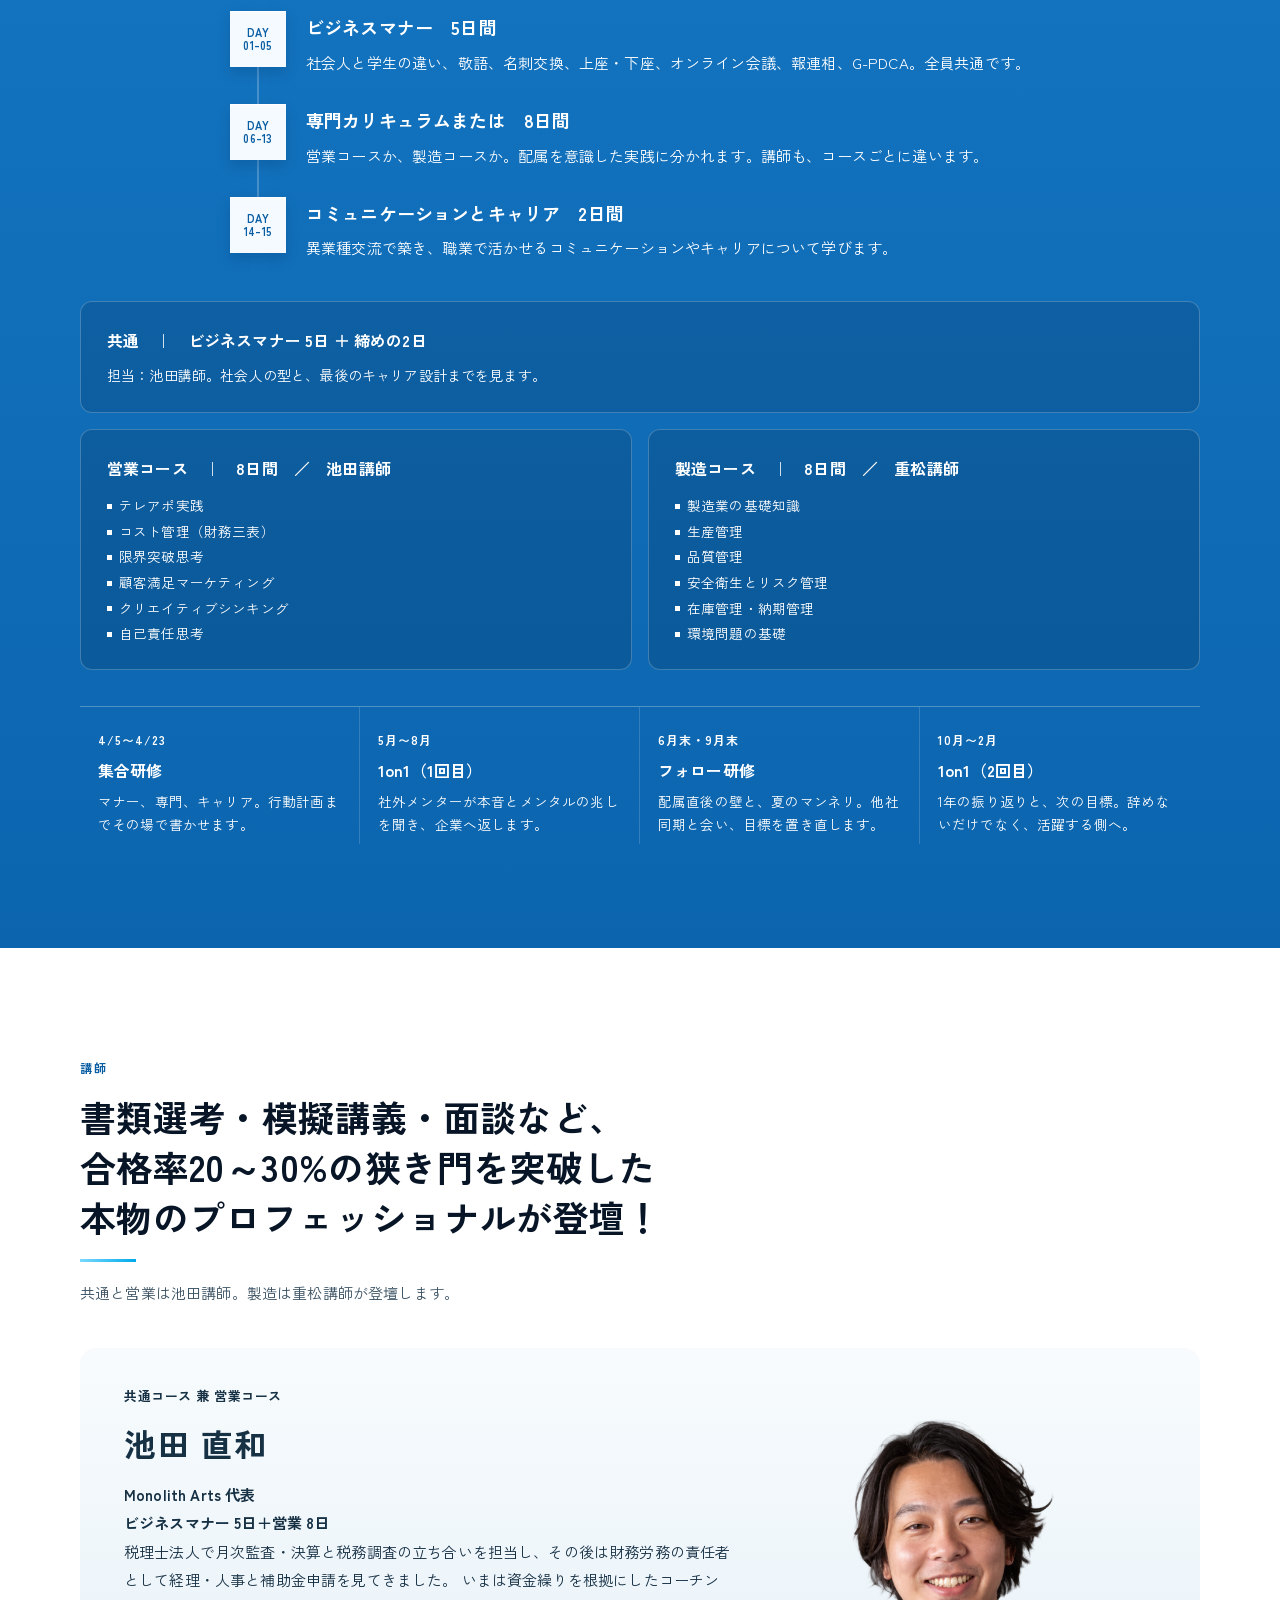
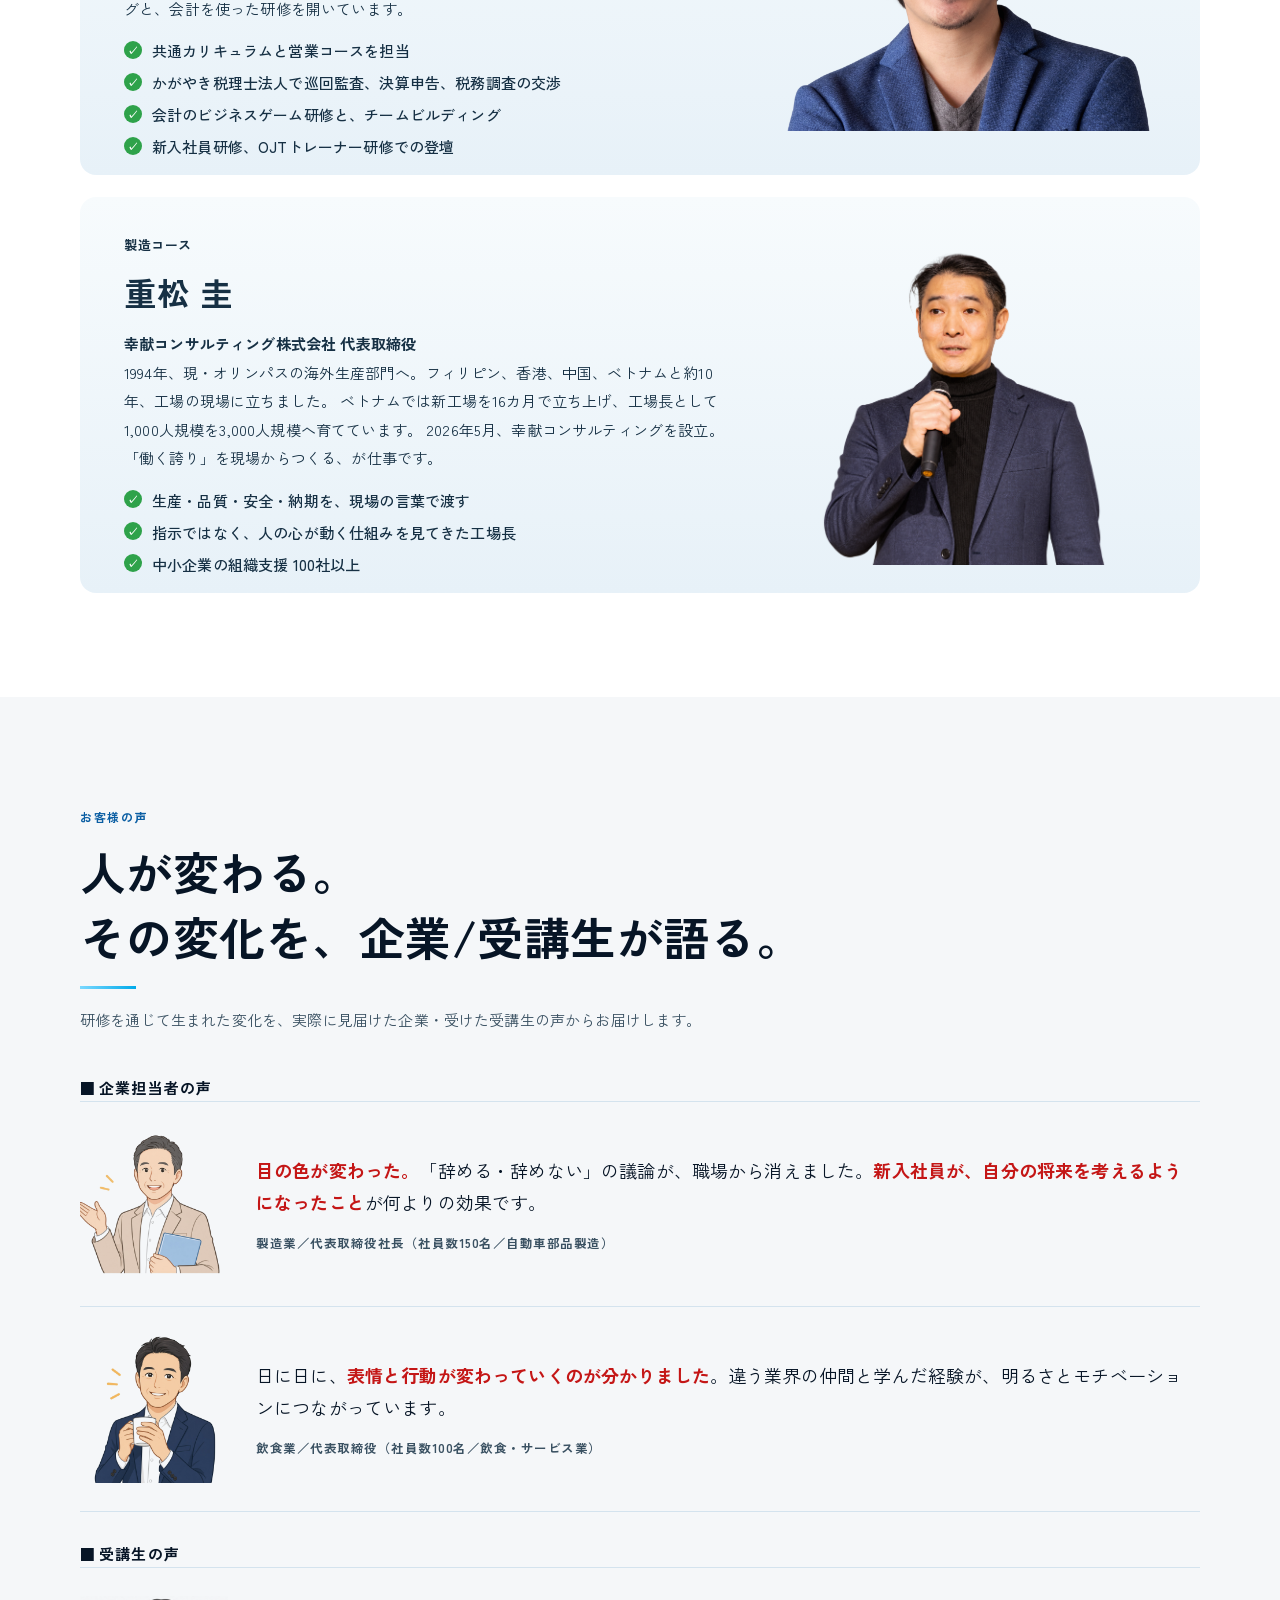
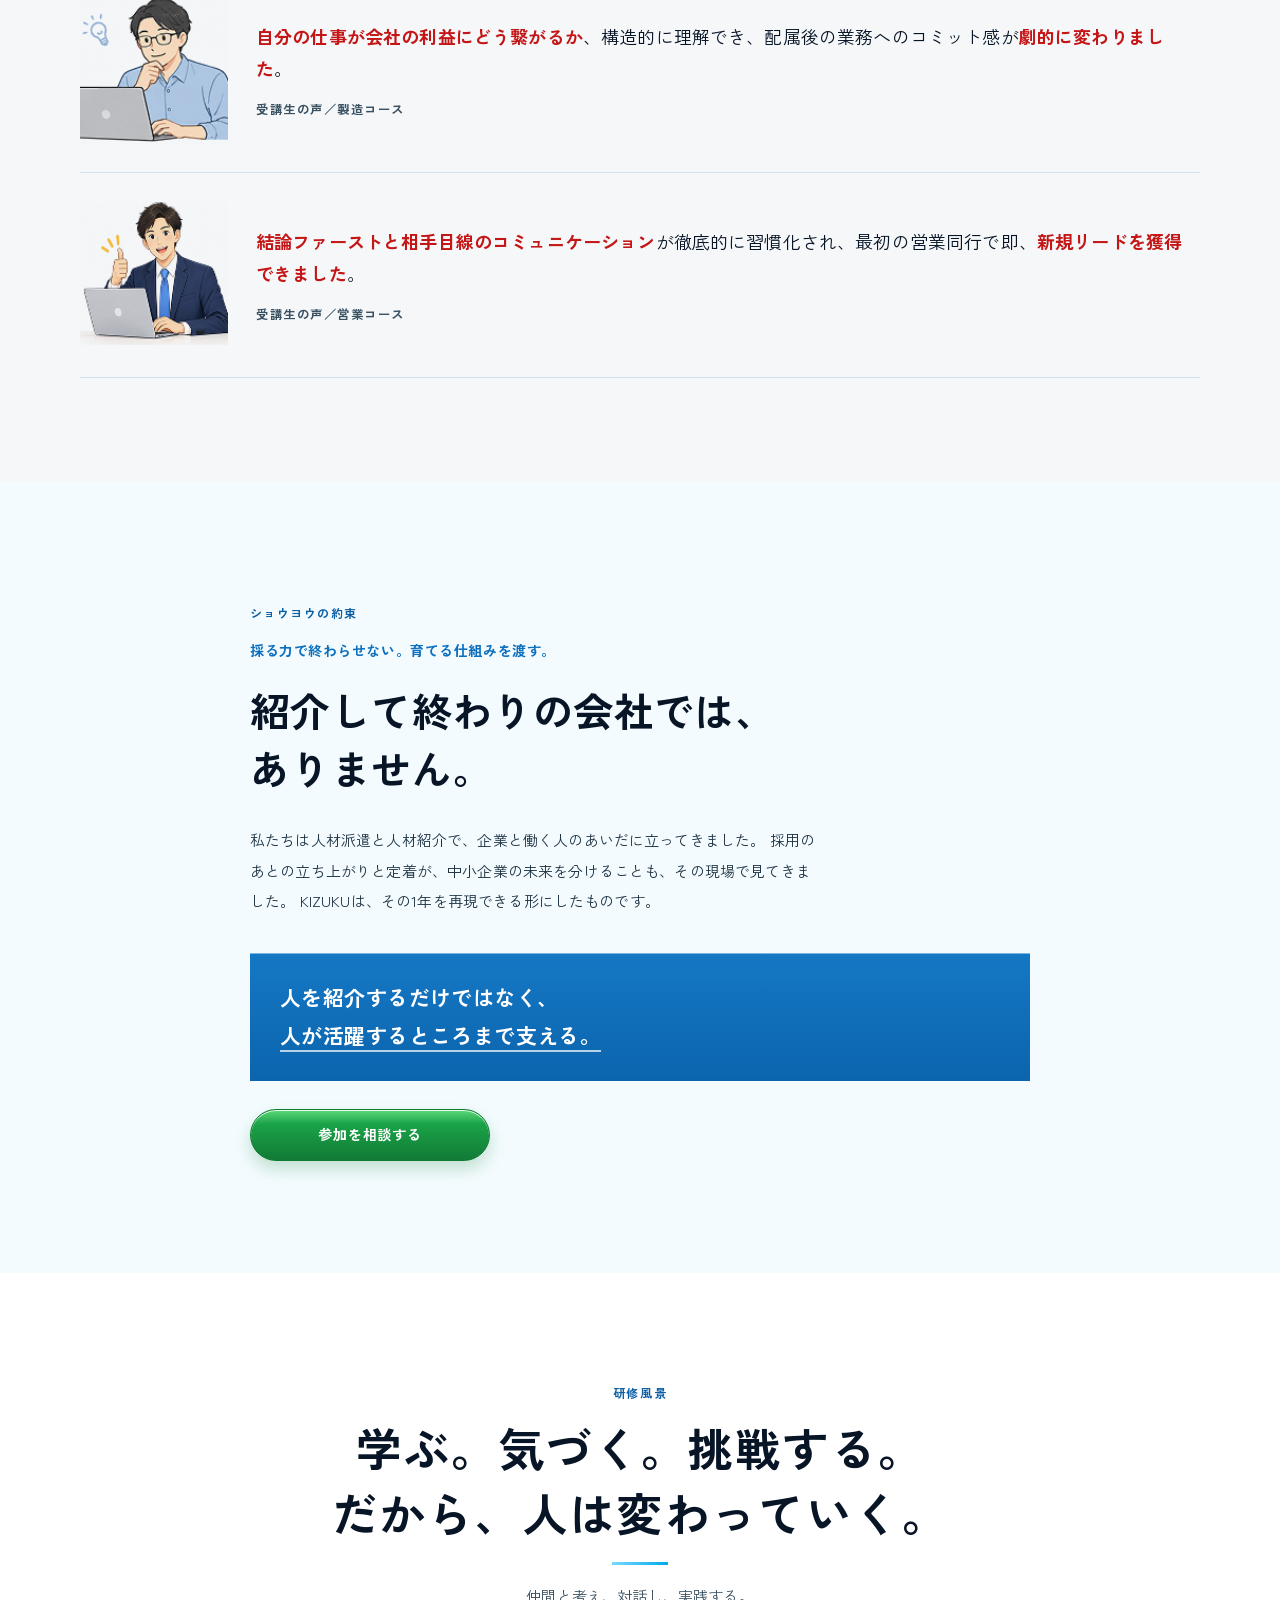
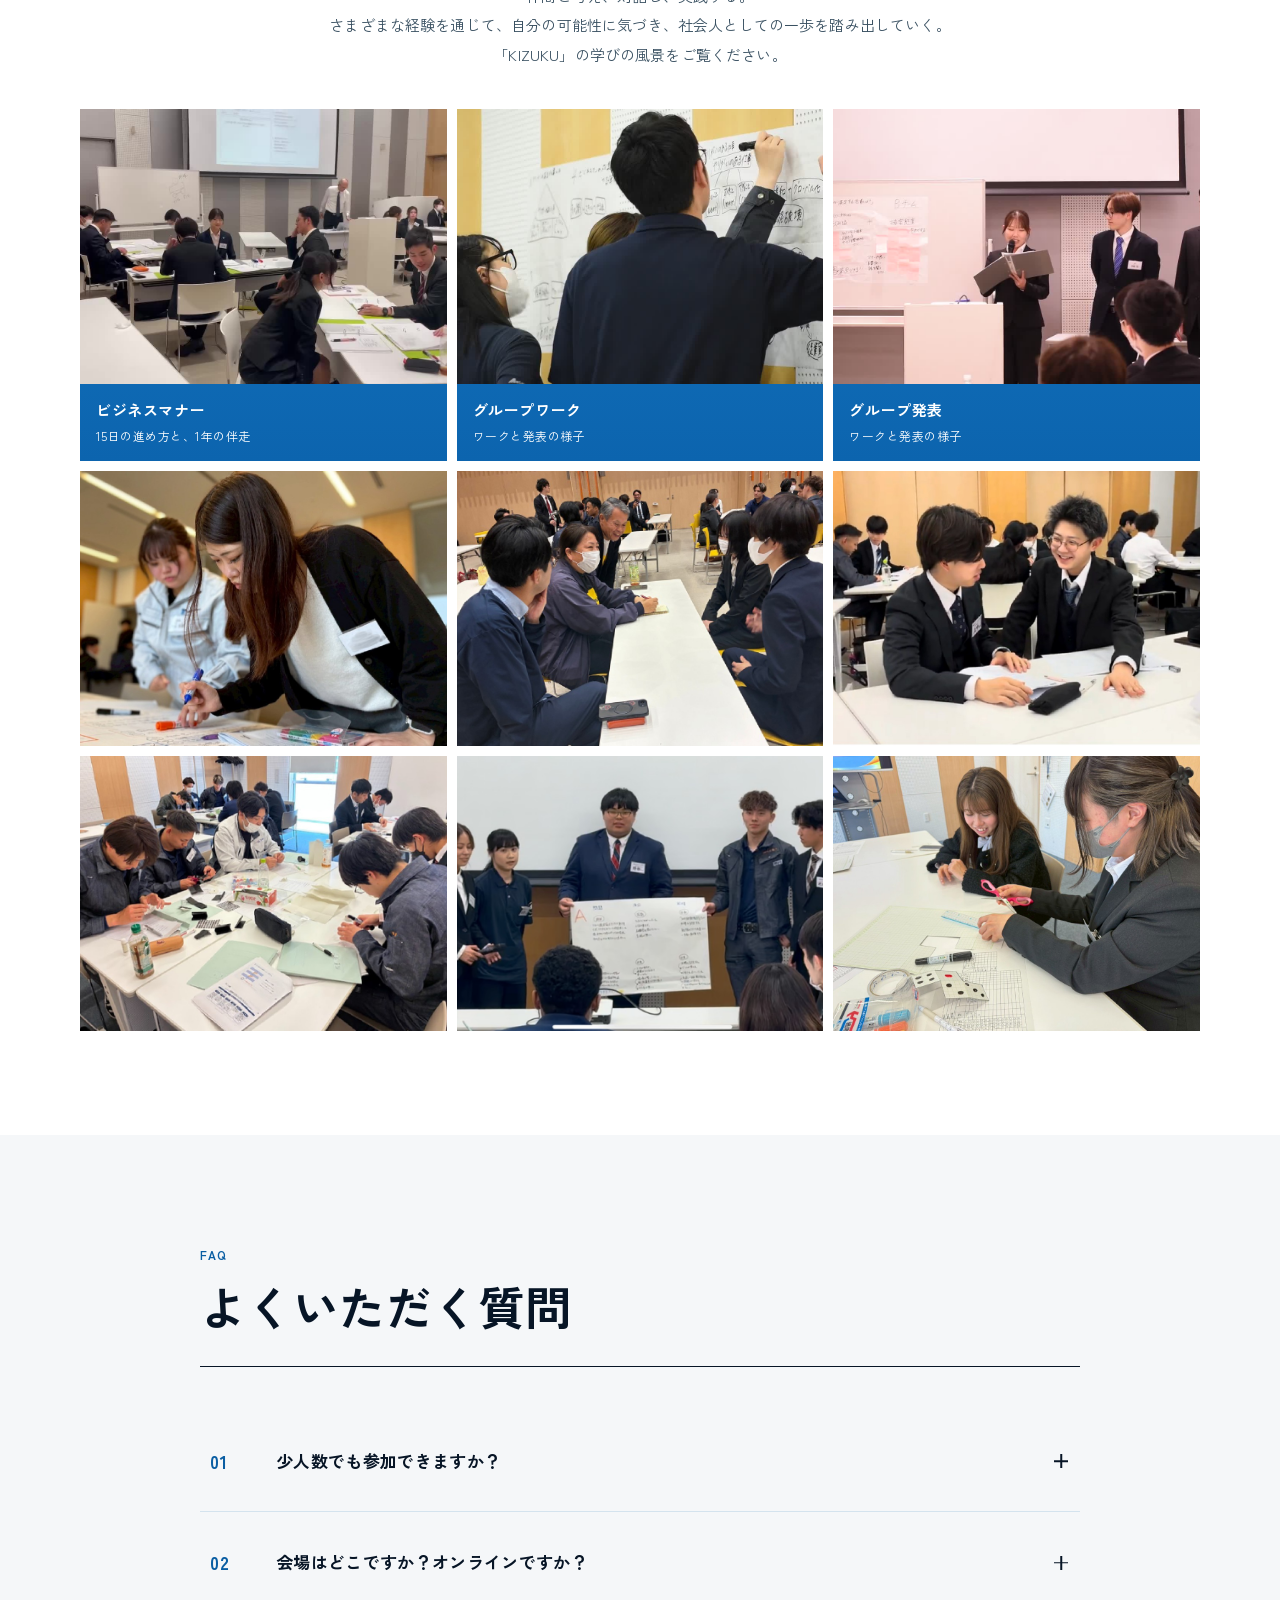
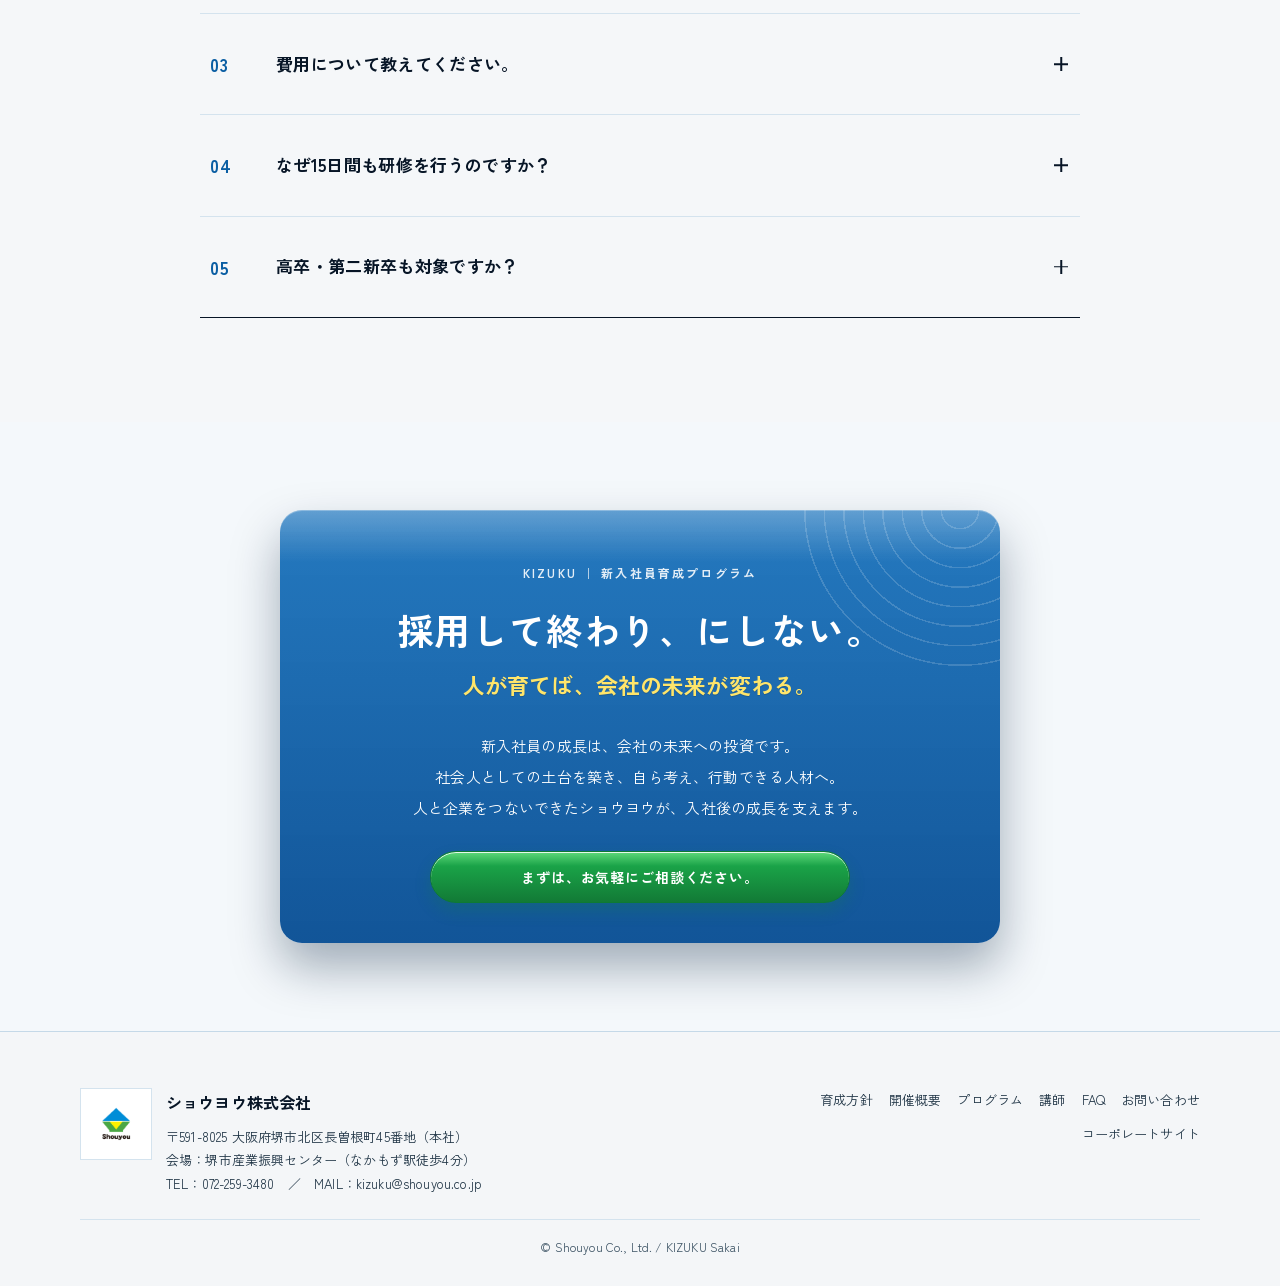
==== commit 761a088b: "Update the LP to the latest client copy and section markup. This publishes the remaining 赤字 revision" ====
--- a/index.html
+++ b/index.html
@@ -43,7 +43,7 @@
       <div class="hero__pane fade">
         <p class="hero__mark">新入社員合同研修　／　堺・なかもず　／　2027</p>
         <p class="hero__program">新入社員育成プログラム</p>
-        <p class="hero__brand">KIZUKU</p>
+        <p class="hero__brand">「<span>KIZUKU</span>」</p>
         <h1 class="hero__catch">
           <span class="hero__gold">現場に任せて、<br>終わりですか。</span>
           <span class="hero__reflect" aria-hidden="true">
@@ -53,7 +53,7 @@
         <p class="hero__sub">採用の先まで、育てきる。</p>
         <p class="hero__lead">
           人が育てば、会社はもっと強くなる。<br>
-          15日で基礎を定着させ、その後1年、配属後の課題まで伴走します。<br>
+          15日で基礎を定着させ、その後1年、配属後の定着まで伴走します。<br>
           会場は堺市産業振興センター。なかもず駅から徒歩4分。
         </p>
         <dl class="hero__facts">
@@ -72,7 +72,6 @@
           <img src="assets/gallery/hero-group.jpg" alt="研修の集合写真" width="1200" height="900">
         </div>
         <div class="hero__shot-veil" aria-hidden="true"></div>
-        <p class="hero__tategaki">人が育てば、会社は強くなる</p>
         <div class="hero__dots" role="tablist" aria-label="写真の切り替え">
           <button class="hero__dot is-on" type="button" aria-label="研修会場"></button>
           <button class="hero__dot" type="button" aria-label="集合写真"></button>
@@ -84,7 +83,7 @@
       <div class="wrap">
         <div class="head fade">
           <p class="kicker">育成方針</p>
-          <h2 class="ttl ttl--display">新人教育を、<br>現場だけに任せていませんか。</h2>
+          <h2 class="ttl ttl--display">新人教育を、<br><span class="nowrap">現場だけに任せていませんか。</span></h2>
           <hr class="rule">
           <p class="desc" style="margin-top:18px">
             KIZUKUは、マナー研修の切り売りではありません。
@@ -104,12 +103,12 @@
             <h3>「仕事も遊びも、思いっきり。」<br>その会社が、育成もやり切る。</h3>
             <p>
               知識を並べて終わり、にはしません。
-              あいさつ、報連相、数字の見方、現場の安全。必要な型を、その場でやらせて身体に入れます。
-              楽しさと、企業が安心して任せられる厳しさ。両方ないと、人は残りません。
+              あいさつ、報連相、数字の見方、現場の安全。必要な型を、15日間の研修で習得します。
+              楽しさと、企業が安心して任せられる厳しさ。両側面から新入社員を育ていきます。
             </p>
             <p>
-              新卒が辞める理由の多くは、入社直後ではなく配属のあとです。
-              だから集合研修で終わらせず、社外メンターが本音を拾い、6月と9月にもう一度集めます。
+              新卒が辞める理由の多くは、入社直後ではなく配属の後です。
+              そのため集合研修で終わらせず、面談では社外メンターが本音を拾い、6月と9月のフォローアップ研修ではキャリアイメージを湧かすことのできるような仕組みにしております。
             </p>
             <ul class="rail">
               <li>
@@ -118,11 +117,7 @@
               </li>
               <li>
                 <strong>孤立させない</strong>
-                <span>他社の同期と机を並べ、社外の人間にしか言えない本音を1on1で受けます。</span>
-              </li>
-              <li>
-                <strong>堺から、同じ品質で広げる</strong>
-                <span>全国6拠点を見据えた共通ブランド。思想と骨格は一つ。会場と写真は、その土地のもの。</span>
+                <span>他社の新入社員と同期と共に学ぶことで、切磋琢磨できる環境をつくります。そして1on1面談では社外メンターが、社内には言いづらい本音をキャッチします。</span>
               </li>
             </ul>
           </div>
@@ -134,16 +129,25 @@
 
         <div class="issues fade">
           <article>
+            <figure class="issues__illust">
+              <img src="assets/img/issue-1.jpg" alt="指導に追われ限界を迎える先輩社員" width="1024" height="768">
+            </figure>
             <em>課題 1</em>
             <h4>教える側が、もう限界</h4>
             <p>新人教育がOJT任せ。先輩の負担だけが膨らみ、指導の中身が人によってバラバラになる。</p>
           </article>
           <article>
+            <figure class="issues__illust">
+              <img src="assets/img/issue-2.jpg" alt="社会人の型がないまま現場に立つ新卒" width="1024" height="768">
+            </figure>
             <em>課題 2</em>
             <h4>学生のまま、現場に出る</h4>
             <p>社会人の型がないまま配属すると、覚えることから始まる。戦力化が、その分だけ遅れる。</p>
           </article>
           <article>
+            <figure class="issues__illust">
+              <img src="assets/img/issue-3.jpg" alt="フォローが切れ離職が進む空席" width="1024" height="768">
+            </figure>
             <em>課題 3</em>
             <h4>採ったのに、残らない</h4>
             <p>配属直後の壁と、夏のマンネリ。フォローが切れたところで、辞める話が始まる。</p>
@@ -154,22 +158,22 @@
         <div class="powers fade">
           <article>
             <em>01</em>
-            <h3>15日で、土台を入れる</h3>
-            <p>ビジネスマナー5日、専門コース8日、キャリア2日。平日9時から17時、計105時間。</p>
+            <h3>15日で、土台をつくる！</h3>
+            <p>社会人基礎5日＋職種特化8日＋キャリア2日。グループワークや発表を通じて社会人としての基本を身につけます。</p>
           </article>
           <article>
             <em>02</em>
-            <h3>本音を、逃さない</h3>
+            <h3>本音を、逃さない！</h3>
             <p>社外メンターとの1on1。言えない不満と離職の芽を、企業へフィードバックします。</p>
           </article>
           <article>
             <em>03</em>
-            <h3>1年後まで、付き合う</h3>
-            <p>6月末・9月末のフォロー研修。目標を自分の言葉で置き直し、次の行動までつなぎます。</p>
-          </article>
-        </div>
-
-        <div class="vbanner fade">
+            <h3>1年後まで、寄り添う！</h3>
+            <p>4月の研修で終わりではなく、しっかりと定着するようにフォローアップします。</p>
+          </article>
+        </div>
+
+        <div class="vbanner vbanner--compare fade">
           <svg class="vbanner__defs" aria-hidden="true" focusable="false">
             <defs>
               <mask id="vb-brush-a" maskContentUnits="objectBoundingBox">
@@ -187,24 +191,25 @@
             <figure class="vbanner__pane vbanner__pane--before">
               <div class="vbanner__frame">
                 <span class="vbanner__paint" aria-hidden="true"></span>
-                <img src="assets/img/company_photo1.jpg" alt="教育が現場の机に乗っている状態" width="900" height="560">
+                <img src="assets/img/vbanner-before.jpg" alt="現場任せで指導側が限界を迎える様子" width="507" height="682">
+                <p class="vbanner__index"><span>導入前</span><b>Before</b></p>
                 <figcaption>
                   <span>現場任せで、</span>
                   <span>指導側が先に限界を迎える</span>
                 </figcaption>
               </div>
-              <p class="vbanner__index"><span>導入前</span><b>01</b></p>
-            </figure>
+            </figure>
+            <div class="vbanner__arrow" aria-hidden="true"><span></span></div>
             <figure class="vbanner__pane vbanner__pane--after">
               <div class="vbanner__frame">
                 <span class="vbanner__paint" aria-hidden="true"></span>
-                <img src="assets/gallery/kizuku-after.jpg" alt="ホワイトボードを囲んで話し合う受講生" width="1024" height="768" style="object-position:center 42%">
+                <img src="assets/img/vbanner-after.jpg" alt="土台があり現場が動き出す様子" width="507" height="682">
+                <p class="vbanner__index"><span>導入後</span><b>After</b></p>
                 <figcaption>
                   <span>土台があるから、</span>
                   <span>現場が動き出す</span>
                 </figcaption>
               </div>
-              <p class="vbanner__index"><span>導入後</span><b>02</b></p>
             </figure>
           </div>
         </div>
@@ -216,9 +221,8 @@
         <div class="overview-lead fade">
           <div class="head">
             <p class="kicker">開催情報</p>
-            <h2 class="ttl ttl--display">2027年4月。<br>堺で、始めます。</h2>
+            <h2 class="ttl ttl--display">2027年4月。<br>堺で、始動。</h2>
             <hr class="rule">
-            <p class="desc" style="margin-top:16px">判断に必要な数字だけ、先に置きます。詳細カリキュラムは企業の状況に合わせてご案内します。</p>
           </div>
           <figure class="overview-film">
             <div class="overview-film__frame">
@@ -266,16 +270,17 @@
       <div class="wrap">
         <div class="head fade">
           <p class="kicker">得られること</p>
-          <h2 class="ttl ttl--display">聞いて終わる研修に、<br>投資は見合いません。</h2>
+          <h2 class="ttl ttl--display">新入社員の<br>行動と発言の質が変わる。</h2>
           <hr class="rule">
-          <p class="desc" style="margin-top:16px">新入社員の「型」と、配属後に折れない理由を、同じ15日の中に入れます。</p>
+          <p class="desc" style="margin-top:16px">新入社員育成プログラム「KIZUKU」を受講することで新入社員の言動が大きく変わります。</p>
         </div>
 
         <article class="benefit fade">
           <div class="benefit__no">01</div>
           <div class="benefit__copy">
-            <h3>社会人の型が、口だけでなく揃う</h3>
-            <p>あいさつ、敬語、身だしなみ、名刺、上座・下座、報連相、G-PDCA。信頼される動きを、繰り返し手でやります。</p>
+            <h3>社会人基礎力</h3>
+            <p class="benefit__lead">「なんとなくできる」を、誰からも信頼される行動へ。</p>
+            <p>あいさつ、敬語、身だしなみ、名刺交換、報連相。<br>社会人としての基本を、知識で終わらせず、実践を通じて身につけます。<br>相手を思いやり、自ら考えて行動できる。<br>そんな信頼される社会人の土台を築きます。</p>
           </div>
           <div class="benefit__pic">
             <img src="assets/gallery/benefit-01.jpg" alt="名刺を交わし合う受講生" width="1024" height="768">
@@ -284,8 +289,9 @@
         <article class="benefit fade">
           <div class="benefit__no">02</div>
           <div class="benefit__copy">
-            <h3>営業か、製造か。現場の言葉で教える</h3>
-            <p>マナーの5日が終わったら、コースに分かれます。テレアポと計数か、品質・安全・納期か。配属先の机で使う中身です。</p>
+            <h3>仕事への理解</h3>
+            <p class="benefit__lead">「言われたからやる」を卒業できる</p>
+            <p>営業・製造など、現場の仕事を題材に、仕事の目的や周囲との連携を学びます。<br>現場で求められる視点を知ることで、指示を待つだけではなく、自分の役割を理解し、考えて行動する力を育てます。</p>
           </div>
           <div class="benefit__pic">
             <img src="assets/gallery/benefit-02.jpg" alt="スーツと作業着で同じ机に向かう受講生" width="1024" height="768">
@@ -294,15 +300,16 @@
         <article class="benefit fade">
           <div class="benefit__no">03</div>
           <div class="benefit__copy">
-            <h3>「この会社で働く理由」を、自分で言える</h3>
-            <p>キャリア設計とアクション宣言。他社の同期と並ぶことで、自社を相対化できます。視野が広がったうえで、自社に戻します。</p>
+            <h3>主体性・キャリア</h3>
+            <p class="benefit__lead">「この会社で頑張りたい」を、自分の言葉に。</p>
+            <p>自分の強みや仕事への想いを見つめ、これから目指したい姿と具体的な行動を言葉にします。<br>他社の同期との交流を通じて新たな視点に触れ、自社で働く意味や自分にできることを考える。<br>納得感を持って仕事に向き合う第一歩につなげます。</p>
           </div>
           <div class="benefit__pic">
-            <img src="assets/gallery/benefit-03.jpg" alt="資料を見ながら考える受講生" width="1024" height="768">
+            <img src="assets/gallery/benefit-03.jpg" alt="マイクを持って発表する受講生" width="1024" height="576">
           </div>
         </article>
 
-        <div class="vbanner vbanner--trainee fade">
+        <div class="vbanner vbanner--compare vbanner--trainee fade">
           <div class="vbanner__head">
             <h3>受講生の変化</h3>
           </div>
@@ -310,47 +317,47 @@
             <figure class="vbanner__pane vbanner__pane--before">
               <div class="vbanner__frame">
                 <span class="vbanner__paint" aria-hidden="true"></span>
-                <img src="assets/img/people-1.jpg" alt="指示を待つ新入社員のイメージ" width="900" height="560" style="object-position:58% 22%">
+                <img src="assets/img/trainee-before.jpg" alt="指示を待つ新入社員のイメージ" width="508" height="682">
+                <p class="vbanner__index"><span>研修前</span><b>Before</b></p>
                 <figcaption>
                   <span>指示待ちで、</span>
                   <span>一歩が出ない</span>
                 </figcaption>
               </div>
-              <p class="vbanner__index"><span>研修前</span><b>01</b></p>
-            </figure>
+            </figure>
+            <div class="vbanner__arrow" aria-hidden="true"><span></span></div>
             <figure class="vbanner__pane vbanner__pane--after">
               <div class="vbanner__frame">
                 <span class="vbanner__paint" aria-hidden="true"></span>
-                <img src="assets/gallery/clean-g2.jpg" alt="名札をぼかしたワーク中の受講生" width="640" height="422">
+                <img src="assets/img/trainee-after.jpg" alt="自分で考えて動ける受講生" width="507" height="682">
+                <p class="vbanner__index"><span>研修後</span><b>After</b></p>
                 <figcaption>
                   <span>自分で考えて、</span>
                   <span>その場で動ける</span>
                 </figcaption>
               </div>
-              <p class="vbanner__index"><span>研修後</span><b>02</b></p>
-            </figure>
-          </div>
-        </div>
-      </div>
-    </section>
-
-    <section class="trust" aria-label="実績ハイライト">
+            </figure>
+          </div>
+        </div>
+      </div>
+    </section>
+
+    <section class="trust" aria-label="研修プログラムの実績">
       <div class="trust__copy fade">
-        <p class="kicker">実績ハイライト</p>
-        <h2 class="ttl ttl--display">11年の実績。<br>数字は、開示しています。</h2>
+        <p class="kicker">研修プログラムの実績</p>
+        <h2 class="ttl ttl--display">11年の実績を持つ研修を、<br>ショウヨウから。</h2>
         <p class="desc">
-          このプログラムは、本部で11年続けてきた職場定着の型です。
-          毎年中身を直し、「いま」の新入社員に合わせています。
-          下の数字は、その累計です。
+          <strong>本部の実績とノウハウを受け継ぎ、ショウヨウが「KIZUKU」としてお届けします。</strong><br>
+          社会人としての土台を築き、自ら考え、行動する力を育む。新入社員の成長を、企業の未来につなげます。
         </p>
         <ul class="metrics">
           <li><strong>97.4%</strong><span>研修受講満足度</span></li>
           <li><strong>95%</strong><span>既存顧客リピート率</span></li>
           <li><strong>500+</strong><span>卒業生</span></li>
         </ul>
-        <p class="metrics-note">★本部実績の11年間累計値（2026年10月時点）</p>
+        <p class="metrics-note">※上記は本部実績。（2026年時点、11年間累計）</p>
         <p style="margin-top:28px">
-          <a class="btn btn--line" href="contact.html">この数字で相談する</a>
+          <a class="btn btn--line" href="contact.html">問い合わせ</a>
         </p>
       </div>
       <div class="trust__pic">
@@ -364,27 +371,15 @@
           <div class="head fade">
             <p class="kicker">プログラム</p>
             <h2 class="ttl ttl--display">聞いて終わる研修は、<br>もう要りません。</h2>
-            <p class="desc">グループ討議、ロールプレイ、発表。アクティブラーニングを7割以上で組んでいます。ラーニングピラミッドで示される定着の高い側、実践と発表を中心にします。</p>
+            <p class="desc">グループ討議、ロールプレイ、発表。KIZUKUでは、アクティブラーニングを7割以上で行います。</p>
           </div>
           <figure class="pyramid fade">
             <figcaption>
               <b>ラーニングピラミッド</b>
               <span>一般に示される定着率の目安</span>
             </figcaption>
-            <svg viewBox="0 0 480 230" role="img" aria-label="ラーニングピラミッド。講義5%、読書10%、視聴覚20%、実演30%、グループ討議50%、実践75%、他者に教える・発表90%">
+            <svg viewBox="0 0 480 118" role="img" aria-label="ラーニングピラミッドの実践側。グループ討議50%、実践75%、他者に教える・発表90%">
               <defs>
-                <linearGradient id="pg1" x1="0" y1="0" x2="0" y2="1">
-                  <stop offset="0%" stop-color="#d7ebff"/><stop offset="18%" stop-color="#5aa6ff"/><stop offset="100%" stop-color="#1a62e0"/>
-                </linearGradient>
-                <linearGradient id="pg2" x1="0" y1="0" x2="0" y2="1">
-                  <stop offset="0%" stop-color="#e7fbff"/><stop offset="18%" stop-color="#3ad4ff"/><stop offset="100%" stop-color="#0c86d4"/>
-                </linearGradient>
-                <linearGradient id="pg3" x1="0" y1="0" x2="0" y2="1">
-                  <stop offset="0%" stop-color="#e8fff8"/><stop offset="18%" stop-color="#3ef0d4"/><stop offset="100%" stop-color="#0aa3b4"/>
-                </linearGradient>
-                <linearGradient id="pg4" x1="0" y1="0" x2="0" y2="1">
-                  <stop offset="0%" stop-color="#f0ffe8"/><stop offset="18%" stop-color="#67f072"/><stop offset="100%" stop-color="#149a44"/>
-                </linearGradient>
                 <linearGradient id="pg5" x1="0" y1="0" x2="0" y2="1">
                   <stop offset="0%" stop-color="#fff8d2"/><stop offset="22%" stop-color="#ffe14a"/><stop offset="100%" stop-color="#e09408"/>
                 </linearGradient>
@@ -399,25 +394,16 @@
                 </filter>
               </defs>
               <g filter="url(#pyr-lift)">
-                <path fill="url(#pg1)" d="M214 4 Q189.6 16 178.3 28 L301.7 28 Q290.4 16 266 4 Z"/>
-                <path fill="url(#pg2)" d="M178.3 35 Q158 47 148.3 59 L331.7 59 Q322 47 301.7 35 Z"/>
-                <path fill="url(#pg3)" d="M148.3 66 Q129 78 120.1 90 L359.9 90 Q351 78 331.7 66 Z"/>
-                <path fill="url(#pg4)" d="M120.1 97 Q101.4 109 93 121 L387 121 Q378.6 109 359.9 97 Z"/>
-                <path fill="url(#pg5)" d="M93 128 Q74.8 140 66.7 152 L413.3 152 Q405.2 140 387 128 Z"/>
-                <path fill="url(#pg6)" d="M66.7 159 Q48.9 171 41.1 183 L438.9 183 Q431.1 171 413.3 159 Z"/>
-                <path fill="url(#pg7)" d="M41.1 190 Q23.5 202 16 214 L464 214 Q456.5 202 438.9 190 Z"/>
+                <path fill="url(#pg5)" d="M93 8 Q74.8 20 66.7 32 L413.3 32 Q405.2 20 387 8 Z"/>
+                <path fill="url(#pg6)" d="M66.7 39 Q48.9 51 41.1 63 L438.9 63 Q431.1 51 413.3 39 Z"/>
+                <path fill="url(#pg7)" d="M41.1 70 Q23.5 82 16 94 L464 94 Q456.5 82 438.9 70 Z"/>
               </g>
               <g class="pyramid__label" fill="#fff" text-anchor="middle" font-size="13" font-weight="700">
-                <text x="240" y="20">講義　5%</text>
-                <text x="240" y="51">読書　10%</text>
-                <text x="240" y="82">視聴覚　20%</text>
-                <text x="240" y="113">実演　30%</text>
-                <text x="240" y="144" fill="#2a1c06">グループ討議　50%</text>
-                <text x="240" y="175">実践　75%</text>
-                <text x="240" y="206" fill="#2a1604">他者に教える・発表　90%</text>
+                <text x="240" y="24" fill="#2a1c06">グループ討議　50%</text>
+                <text x="240" y="55">実践　75%</text>
+                <text x="240" y="86" fill="#2a1604">他者に教える・発表　90%</text>
               </g>
             </svg>
-            <p>KIZUKUが厚く取るのは、下段の実践側です。</p>
           </figure>
         </div>
         <div class="timeline fade">
@@ -431,7 +417,7 @@
           <article class="step">
             <div class="step__mark">DAY<br>06–13</div>
             <div>
-              <h3>専門コース　8日間</h3>
+              <h3>専門カリキュラムまたは　8日間</h3>
               <p>営業コースか、製造コースか。配属を意識した実践に分かれます。講師も、コースごとに違います。</p>
             </div>
           </article>
@@ -439,7 +425,7 @@
             <div class="step__mark">DAY<br>14–15</div>
             <div>
               <h3>コミュニケーションとキャリア　2日間</h3>
-              <p>もう一度、全員で。聴き方、スタイル別の伝え方、他社理解、キャリア設計、アクション宣言。</p>
+              <p>異業種交流で築き、職業で活かせるコミュニケーションやキャリアについて学びます。</p>
             </div>
           </article>
         </div>
@@ -501,9 +487,9 @@
       <div class="wrap">
         <div class="head fade">
           <p class="kicker">講師</p>
-          <h2 class="ttl ttl--display">教科書だけの講師ではありません。<br>現場を歩いた実務家です。</h2>
+          <h2 class="ttl ttl--display">書類選考・模擬講義・面談など、<br>合格率20～30%の狭き門を突破した<br>本物のプロフェッショナルが登壇！</h2>
           <hr class="rule">
-          <p class="desc" style="margin-top:16px">共通と営業は池田講師。製造は重松講師。2名で登壇します。</p>
+          <p class="desc" style="margin-top:16px">共通と営業は池田講師。製造は重松講師が登壇します。</p>
         </div>
         <div class="profiles">
           <article class="profile fade">
@@ -554,45 +540,47 @@
       <div class="wrap">
         <div class="head fade">
           <p class="kicker">お客様の声</p>
-          <h2 class="ttl ttl--display">「目の色が変わった」。<br>経営者の声です。</h2>
+          <h2 class="ttl ttl--display">人が変わる。<br>その変化を、企業/受講生が語る。</h2>
           <hr class="rule">
-          <p class="desc" style="margin-top:16px">静岡本部で11年続けてきた導入企業・受講生の声です。数字と同じく、本部実績（2026年10月時点の累計）として掲載しています。</p>
+          <p class="desc" style="margin-top:16px">研修を通じて生まれた変化を、実際に見届けた企業・受けた受講生の声からお届けします。</p>
         </div>
         <div class="voices">
+          <p class="voices__label">企業担当者の声</p>
           <article class="voice fade">
             <div class="voice__img">
-              <img src="assets/img/voice-illust-01.png" alt="資料を持つ人物のイラスト" width="512" height="512">
-            </div>
-            <div>
-              <blockquote>目の色が変わった。「辞める・辞めない」の議論が、職場から消えました。新入社員が、自分の将来を考えるようになったことが何よりです。</blockquote>
+              <img src="assets/img/voice-illust-01.png" alt="製造業の代表取締役社長のイラスト" width="512" height="512">
+            </div>
+            <div>
+              <blockquote><em class="voice__em">目の色が変わった。</em>「辞める・辞めない」の議論が、職場から消えました。<em class="voice__em">新入社員が、自分の将来を考えるようになったこと</em>が何よりの効果です。</blockquote>
               <footer>製造業／代表取締役社長（社員数150名／自動車部品製造）</footer>
             </div>
           </article>
           <article class="voice fade">
             <div class="voice__img">
-              <img src="assets/img/voice-illust-02.png" alt="カップを持つ人物のイラスト" width="512" height="512">
-            </div>
-            <div>
-              <blockquote>日に日に、表情と行動が変わっていくのが分かりました。違う業界の仲間と学んだ経験が、明るさとモチベーションにつながっています。</blockquote>
+              <img src="assets/img/voice-illust-02.png" alt="飲食業の代表取締役のイラスト" width="512" height="512">
+            </div>
+            <div>
+              <blockquote>日に日に、<em class="voice__em">表情と行動が変わっていくのが分かりました</em>。違う業界の仲間と学んだ経験が、明るさとモチベーションにつながっています。</blockquote>
               <footer>飲食業／代表取締役（社員数100名／飲食・サービス業）</footer>
             </div>
           </article>
+          <p class="voices__label">受講生の声</p>
           <article class="voice fade">
             <div class="voice__img">
-              <img src="assets/img/voice-illust-03.png" alt="パソコンに向かう人物のイラスト" width="512" height="512">
-            </div>
-            <div>
-              <blockquote>自分の仕事が会社の利益にどうつながるか、構造で分かりました。配属後のコミットの仕方が、まるで違いました。</blockquote>
-              <footer>受講生の声／営業コース</footer>
+              <img src="assets/img/voice-illust-04.png" alt="考えている受講生のイラスト" width="512" height="512">
+            </div>
+            <div>
+              <blockquote><em class="voice__em">自分の仕事が会社の利益にどう繋がるか</em>、構造的に理解でき、配属後の業務へのコミット感が<em class="voice__em">劇的に変わりました</em>。</blockquote>
+              <footer>受講生の声／製造コース</footer>
             </div>
           </article>
           <article class="voice fade">
             <div class="voice__img">
-              <img src="assets/img/voice-illust-04.png" alt="考えている人物のイラスト" width="512" height="512">
-            </div>
-            <div>
-              <blockquote>結論ファーストと、相手目線の話し方が癖になりました。最初の営業同行で、新規のリードを取れました。</blockquote>
-              <footer>受講生の声／製造コース</footer>
+              <img src="assets/img/voice-illust-03.png" alt="パソコンに向かう受講生のイラスト" width="512" height="512">
+            </div>
+            <div>
+              <blockquote><em class="voice__em">結論ファーストと相手目線のコミュニケーション</em>が徹底的に習慣化され、最初の営業同行で即、<em class="voice__em">新規リードを獲得できました</em>。</blockquote>
+              <footer>受講生の声／営業コース</footer>
             </div>
           </article>
         </div>
@@ -625,9 +613,9 @@
       <div class="wrap">
         <div class="head head--c fade">
           <p class="kicker">研修風景</p>
-          <h2 class="ttl">座学では終わりません。<br>現場のリハーサルです。</h2>
+          <h2 class="ttl">学ぶ。気づく。挑戦する。<br>だから、人は変わっていく。</h2>
           <hr class="rule">
-          <p class="desc" style="margin-top:16px">講義だけで終わりません。対話、発表、ワークが中心です。</p>
+          <p class="desc" style="margin-top:16px">仲間と考え、対話し、実践する。<br>さまざまな経験を通じて、自分の可能性に気づき、社会人としての一歩を踏み出していく。<br>「KIZUKU」の学びの風景をご覧ください。</p>
         </div>
 
         <div class="media fade">
@@ -676,12 +664,11 @@
         <div class="faq-head fade">
           <div>
             <p class="kicker">FAQ</p>
-            <h2 class="ttl ttl--display">ご判断の前に、<br>こちらをご確認ください。</h2>
-          </div>
-          <p class="faq-head__note">それでも足りなければ、電話でもメールでも構いません。</p>
+            <h2 class="ttl ttl--display">よくいただく質問</h2>
+          </div>
         </div>
         <div class="faq fade">
-          <details open>
+          <details>
             <summary>
               <span class="faq__n">01</span>
               <span class="faq__q">少人数でも参加できますか？</span>
@@ -700,18 +687,18 @@
           <details>
             <summary>
               <span class="faq__n">03</span>
-              <span class="faq__q">費用と締め切りを教えてください。</span>
+              <span class="faq__q">費用について教えてください。</span>
               <span class="faq__tog" aria-hidden="true"></span>
             </summary>
-            <div class="faq__a">1名あたり420,000円（税別）です。お申し込みの締め切りは2026年12月25日（金）。日程は2027年4月5日（月）から4月23日（金）、9:00〜17:00、平日15日間です。</div>
+            <div class="faq__a">受講費用は、1名あたり420,000円（税別）です。<br>また、一定の要件を満たす場合、厚生労働省の「人材開発支援助成金」を活用できる可能性があります。<br>助成金の対象となるかどうかは、企業の状況や訓練内容などによって異なります。<br>詳しくは、お気軽にお問い合わせください。</div>
           </details>
           <details>
             <summary>
               <span class="faq__n">04</span>
-              <span class="faq__q">内容のカスタマイズはできますか？</span>
+              <span class="faq__q">なぜ15日間も研修を行うのですか？</span>
               <span class="faq__tog" aria-hidden="true"></span>
             </summary>
-            <div class="faq__a">できます。企業の課題に合わせて、重点テーマや業種の寄せ方を調整します。お問い合わせの際に、配属予定と困っていることを書いてください。</div>
+            <div class="faq__a">採用した人材を、採用しただけで終わらせないためです。<br>社会人としての基本を学ぶだけでは、現場で自ら考え、周囲と連携し、行動できるとは限りません。大切なのは、学んだことを実践し、振り返り、行動に移す経験を積み重ねることです。<br>15日間を通じて、社会人としての土台と主体的に行動する力を育み、入社後の成長と早期戦力化につなげます。</div>
           </details>
           <details>
             <summary>
@@ -726,20 +713,17 @@
     </section>
 
     <section class="cta" id="cta">
-      <div class="cta__bg" aria-hidden="true">
-        <img src="assets/gallery/clean-scene-01.jpg" alt="" width="800" height="412">
-        <div class="cta__veil"></div>
-      </div>
       <div class="wrap fade">
-        <h2>定員は50名。<br>先着順です。</h2>
-        <p>
-          2027年4月5日（月）〜4月23日（金）、堺市産業振興センター。<br>
-          締め切りは2026年12月25日（金）。1名420,000円（税別）。<br>
-          TEL 072-259-3480　／　kizuku@shouyou.co.jp
-        </p>
-        <div class="cta__acts">
-          <a class="btn btn--cyan btn--wide" href="contact.html">お問い合わせはこちら</a>
-          <a class="btn btn--line" href="#overview">開催概要を見直す</a>
+        <div class="cta__card">
+          <p class="cta__kicker">KIZUKU ｜ 新入社員育成プログラム</p>
+          <h2>採用して終わり、にしない。</h2>
+          <p class="cta__hit">人が育てば、会社の未来が変わる。</p>
+          <p class="cta__body">
+            新入社員の成長は、会社の未来への投資です。<br>
+            社会人としての土台を築き、自ら考え、行動できる人材へ。<br>
+            人と企業をつないできたショウヨウが、入社後の成長を支えます。
+          </p>
+          <a class="btn btn--cyan btn--wide" href="contact.html">まずは、お気軽にご相談ください。</a>
         </div>
       </div>
     </section>
--- a/css/style.css
+++ b/css/style.css
@@ -219,8 +219,9 @@
   margin:0;
   font-family:"Cinzel", var(--mincho), serif;
   font-size:clamp(22px, 2vw, 30px);
-  font-weight:700;letter-spacing:.36em;color:#f4e7bf;
-}
+  font-weight:700;letter-spacing:0;color:#f4e7bf;
+}
+.hero__brand span{letter-spacing:.36em}
 .hero__catch{margin:0}
 .hero__gold{
   display:block;
@@ -351,6 +352,15 @@
   font-weight:700;line-height:1.4;letter-spacing:.03em;color:var(--ink);
 }
 .ttl--display{font-family:var(--display);font-weight:700;letter-spacing:.01em}
+#why .head .ttl{font-size:clamp(28px, 3vw, 36px)}
+#instructor .head{max-width:720px}
+#instructor .head .ttl{font-size:clamp(26px, 2.8vw, 36px)}
+#voices .head{max-width:none}
+#voices .head .ttl,
+#voices .head .desc{white-space:nowrap;max-width:none}
+#gallery .head{max-width:none}
+#gallery .head .ttl,
+#gallery .head .desc{white-space:nowrap;max-width:none}
 .sec--char .ttl{color:var(--white)}
 .desc{margin:0;color:var(--muted);font-size:15px;line-height:1.95;max-width:38em}
 .sec--char .desc{color:#fff}
@@ -429,16 +439,28 @@
   border-bottom:1px solid var(--ink);
 }
 .issues article{
-  padding:28px 24px;
+  padding:0 0 28px;
   border-right:1px solid var(--line);
 }
 .issues article:last-child{border-right:0}
+.issues__illust{
+  display:block;
+  margin:0 0 16px;
+  aspect-ratio:4/3;
+  overflow:hidden;
+  background:#fff;
+}
+.issues__illust img{
+  width:100%;height:100%;
+  object-fit:contain;object-position:center;
+  background:#fff;
+}
 .issues em{
-  display:block;margin-bottom:10px;
+  display:block;margin:0 24px 10px;
   font-style:normal;font-size:12px;font-weight:700;letter-spacing:.12em;color:var(--cyan-ink);
 }
-.issues h4{margin:0 0 8px;font-size:16px;color:var(--ink)}
-.issues p{margin:0;font-size:13.5px;color:var(--muted);line-height:1.75}
+.issues h4{margin:0 24px 8px;font-size:16px;color:var(--ink)}
+.issues p{margin:0 24px;font-size:13.5px;color:var(--muted);line-height:1.75}
 
 /* Visual before/after banner — image-led, no stick bars */
 .vbanner{margin-top:56px}
@@ -524,6 +546,85 @@
   font-family:var(--display);
   font-size:76px;font-weight:500;letter-spacing:-.04em;
 }
+.vbanner--compare .vbanner__frame{width:92%;height:470px}
+.vbanner--compare .vbanner__pane--before .vbanner__frame,
+.vbanner--compare .vbanner__pane--after .vbanner__frame{margin-left:auto;margin-right:auto}
+.vbanner--compare .vbanner__pane--before img{
+  filter:grayscale(.38) saturate(.55) contrast(1.1) brightness(.84) sepia(.18) hue-rotate(188deg);
+}
+.vbanner--compare .vbanner__pane--after img{
+  filter:saturate(1.34) contrast(1.1) brightness(1.07) hue-rotate(-8deg);
+}
+.vbanner--compare .vbanner__index{
+  top:16px;left:16px;right:auto;
+  transform:none;
+  display:flex;
+  flex-direction:column;
+  align-items:flex-start;
+  gap:2px;
+  padding:8px 14px 10px;
+  line-height:1;
+  pointer-events:none;
+  border-top:1px solid rgba(255,255,255,.4);
+  box-shadow:0 8px 16px rgba(7,21,38,.22);
+}
+.vbanner--compare .vbanner__pane--before .vbanner__index{
+  left:16px;right:auto;text-align:left;
+  background:
+    linear-gradient(180deg, rgba(255,255,255,.16) 0%, rgba(255,255,255,0) 32%),
+    linear-gradient(180deg, rgba(38,52,72,.78) 0%, rgba(16,24,38,.9) 100%);
+}
+.vbanner--compare .vbanner__pane--after .vbanner__index{
+  left:16px;right:auto;text-align:left;
+  background:
+    linear-gradient(180deg, rgba(255,255,255,.38) 0%, rgba(255,255,255,0) 32%),
+    linear-gradient(180deg, rgba(14,140,196,.82) 0%, rgba(8,88,150,.92) 100%);
+}
+.vbanner--compare .vbanner__index span{
+  writing-mode:horizontal-tb;
+  text-orientation:mixed;
+  letter-spacing:.16em;
+  font-size:11px;
+  font-weight:700;
+  color:rgba(255,255,255,.82);
+}
+.vbanner--compare .vbanner__index b{
+  writing-mode:horizontal-tb;
+  text-orientation:mixed;
+  font-size:clamp(22px, 2.4vw, 30px);
+  font-weight:800;
+  letter-spacing:.08em;
+  line-height:1.1;
+  color:#fff;
+  text-shadow:0 1px 0 rgba(255,255,255,.28), 0 2px 8px rgba(7,21,38,.35);
+}
+.vbanner--compare .vbanner__pane--before .vbanner__frame figcaption span{
+  background:
+    linear-gradient(180deg, rgba(255,255,255,.12) 0%, rgba(255,255,255,0) 32%),
+    linear-gradient(180deg, rgba(36,48,64,.7) 0%, rgba(14,20,30,.88) 100%);
+}
+.vbanner--compare .vbanner__pane--after .vbanner__frame figcaption span{
+  background:
+    linear-gradient(180deg, rgba(255,255,255,.36) 0%, rgba(255,255,255,0) 32%),
+    linear-gradient(180deg, rgba(12,130,188,.72) 0%, rgba(8,72,128,.88) 100%);
+}
+.vbanner--compare .vbanner__arrow{
+  position:absolute;left:50%;top:50%;z-index:4;
+  width:58px;height:58px;margin:0;
+  transform:translate(-50%,-50%);
+  display:grid;place-items:center;
+  border-radius:50%;
+  background:linear-gradient(180deg, #fff 0%, #e7f4fd 100%);
+  box-shadow:0 10px 22px rgba(7,21,38,.22), inset 0 1px 0 #fff;
+  pointer-events:none;
+}
+.vbanner--compare .vbanner__arrow span{
+  width:14px;height:14px;
+  border-right:3px solid var(--cyan);
+  border-bottom:3px solid var(--cyan);
+  transform:rotate(-45deg);
+  margin-left:-4px;
+}
 
 /* Overview */
 .overview-lead{
@@ -603,8 +704,14 @@
   font-family:var(--display);
   font-size:48px;line-height:1;color:var(--cyan);letter-spacing:.04em;
 }
-.benefit__copy h3{margin:0 0 10px;font-size:20px;color:var(--ink)}
-.benefit__copy p{margin:0;font-size:14px;color:var(--muted);line-height:1.85}
+#benefits .head{max-width:none}
+#benefits .head .desc{max-width:none;white-space:nowrap}
+.benefit__copy h3{margin:0 0 8px;font-size:20px;color:var(--ink)}
+.benefit__copy .benefit__lead{
+  margin:0 0 10px;font-size:15px;font-weight:700;color:var(--ink);line-height:1.7;
+}
+.benefit__copy p{margin:0 0 10px;font-size:14px;color:var(--muted);line-height:1.85}
+.benefit__copy p:last-child{margin-bottom:0}
 .benefit__pic{overflow:hidden;aspect-ratio:16/10;background:var(--smoke)}
 .benefit__pic img{width:100%;height:100%;object-fit:cover;object-position:center 38%}
 
@@ -614,7 +721,7 @@
   background:var(--gloss-band), var(--panel);
   color:var(--white);overflow:hidden;
 }
-.trust__copy{padding:80px 60px;position:relative;overflow:hidden}
+.trust__copy{padding:80px 60px;position:relative;overflow:hidden;display:flex;flex-direction:column;justify-content:center}
 .trust__copy::after{
   content:"";
   position:absolute;right:-150px;top:-200px;
@@ -624,7 +731,14 @@
 }
 .trust__copy .kicker{color:#fff}
 .trust__copy .ttl{color:var(--white)}
-.trust__copy .desc{color:#fff;margin-bottom:28px}
+.trust__copy .desc{color:#fff;margin-bottom:28px;max-width:none}
+.trust__copy .desc strong{
+  display:inline-block;
+  font-weight:700;
+  background:rgba(255,255,255,.22);
+  padding:.12em .28em;
+  white-space:nowrap;
+}
 .metrics{
   display:grid;grid-template-columns:repeat(3,1fr);gap:16px;
   margin:0;padding:0;list-style:none;
@@ -714,12 +828,18 @@
 }
 
 /* Voices — quote first */
-.voices{display:grid;gap:28px}
+.voices{display:grid;gap:0}
+.voices__label{
+  margin:28px 0 0;
+  font-size:15px;font-weight:700;letter-spacing:.08em;color:var(--ink);
+}
+.voices__label::before{content:"■ ";letter-spacing:0}
+.voices__label:first-child{margin-top:0}
 .voice{
   display:grid;grid-template-columns:148px 1fr;gap:28px;align-items:center;
   padding:28px 0;border-bottom:1px solid var(--line);
 }
-.voice:first-child{border-top:1px solid var(--line)}
+.voices__label + .voice{border-top:1px solid var(--line)}
 .voice__img{
   overflow:visible;background:transparent;
   display:flex;align-items:center;justify-content:center;
@@ -734,6 +854,7 @@
   font-family:var(--display);
   font-size:18px;line-height:1.8;color:var(--ink);
 }
+.voice__em{font-style:normal;font-weight:700;color:#c41616}
 .voice footer{font-size:12.5px;font-weight:700;color:var(--muted);letter-spacing:.04em}
 
 /* Statement — strong contrast key band */
@@ -887,18 +1008,51 @@
 
 /* CTA */
 .cta{
-  position:relative;overflow:hidden;padding:96px 0;text-align:left;color:var(--white);
-}
-.cta__bg{position:absolute;inset:0}
-.cta__bg img{width:100%;height:100%;object-fit:cover;object-position:center 30%}
-.cta__veil{
-  position:absolute;inset:0;
-  background:linear-gradient(100deg, rgba(3,52,96,.94) 0%, rgba(0,88,148,.9) 62%, rgba(0,104,168,.86) 100%);
-}
-.cta .wrap{position:relative;z-index:1;border-left:6px solid #fff;padding-left:28px}
-.cta h2{margin:0 0 12px;font-family:var(--display);font-size:clamp(26px,3vw,36px);line-height:1.45}
-.cta p{margin:0 0 26px;max-width:34em;color:#fff}
-.cta__acts{display:flex;flex-wrap:wrap;gap:12px}
+  position:relative;overflow:hidden;padding:88px 0;text-align:center;color:var(--white);
+  background:transparent;
+}
+.cta .wrap{position:relative;z-index:1;display:flex;justify-content:center}
+.cta__card{
+  position:relative;
+  width:min(100%, 720px);
+  padding:52px 48px 40px;
+  border-radius:22px;
+  background:
+    var(--gloss),
+    linear-gradient(180deg, rgba(18,110,186,.92) 0%, rgba(8,78,148,.96) 100%);
+  box-shadow:
+    0 24px 48px rgba(4,28,58,.35),
+    inset 0 1px 0 rgba(255,255,255,.28);
+  overflow:hidden;
+}
+.cta__card::after{
+  content:"";
+  position:absolute;right:-120px;top:-160px;
+  width:320px;height:320px;border-radius:50%;
+  background:repeating-radial-gradient(circle at center, transparent 0 18px, rgba(255,255,255,.16) 18px 19.5px);
+  pointer-events:none;
+}
+.cta__kicker{
+  margin:0 0 18px;
+  font-size:12px;font-weight:700;letter-spacing:.18em;color:rgba(255,255,255,.88);
+}
+.cta h2{
+  margin:0;
+  font-family:var(--display);
+  font-size:clamp(26px,3.2vw,36px);line-height:1.5;letter-spacing:.04em;
+}
+.cta__hit{
+  margin:10px 0 28px;
+  font-family:var(--display);
+  font-size:clamp(18px,2.2vw,22px);font-weight:700;line-height:1.7;
+  color:#ffe56a;
+  text-shadow:0 1px 0 rgba(40,30,0,.18);
+}
+.cta__body{
+  margin:0 0 28px;
+  font-size:15px;line-height:2.05;color:#fff;
+}
+.cta .btn{position:relative;z-index:1;width:min(100%, 420px)}
 
 /* Contact */
 .contact-hero{
@@ -1214,8 +1368,23 @@
   .vbanner__pane--before .vbanner__index{left:auto;right:0;text-align:right}
   .vbanner__pane--after .vbanner__index{left:0;right:auto;text-align:left;top:0}
   .vbanner__index b{font-size:64px}
+  .vbanner--compare .vbanner__frame{width:92%;height:380px}
+  .vbanner--compare .vbanner__pane--before .vbanner__frame,
+  .vbanner--compare .vbanner__pane--after .vbanner__frame{margin-left:auto;margin-right:auto}
+  .vbanner--compare .vbanner__pane--before .vbanner__index,
+  .vbanner--compare .vbanner__pane--after .vbanner__index{
+    left:14px;right:auto;top:14px;transform:none;text-align:left
+  }
+  .vbanner--compare .vbanner__index b{font-size:24px}
+  .vbanner--compare .vbanner__arrow span{transform:rotate(45deg);margin:-4px 0 0}
 }
 @media (max-width:720px){
+  #benefits .head .desc{white-space:normal}
+  .trust__copy .desc strong{white-space:normal}
+  #voices .head .ttl,
+  #voices .head .desc{white-space:normal}
+  #gallery .head .ttl,
+  #gallery .head .desc{white-space:normal}
   .wrap{width:min(100% - 28px,var(--max))}
   .logo__k{display:none}
   .logo img{width:118px}
@@ -1225,7 +1394,8 @@
   .hero__pane{padding:calc(var(--header) + 24px) 22px 28px}
   .hero__shot{min-height:42vh}
   .hero__gold{letter-spacing:.02em}
-  .hero__acts,.cta__acts{flex-direction:column}
+  .hero__acts{flex-direction:column}
+  .cta__card{padding:36px 22px 28px}
   .btn,.btn--wide{width:100%}
   .panel{width:min(100% - 28px,740px);padding:28px 20px}
   .voice{grid-template-columns:108px 1fr;gap:16px}
